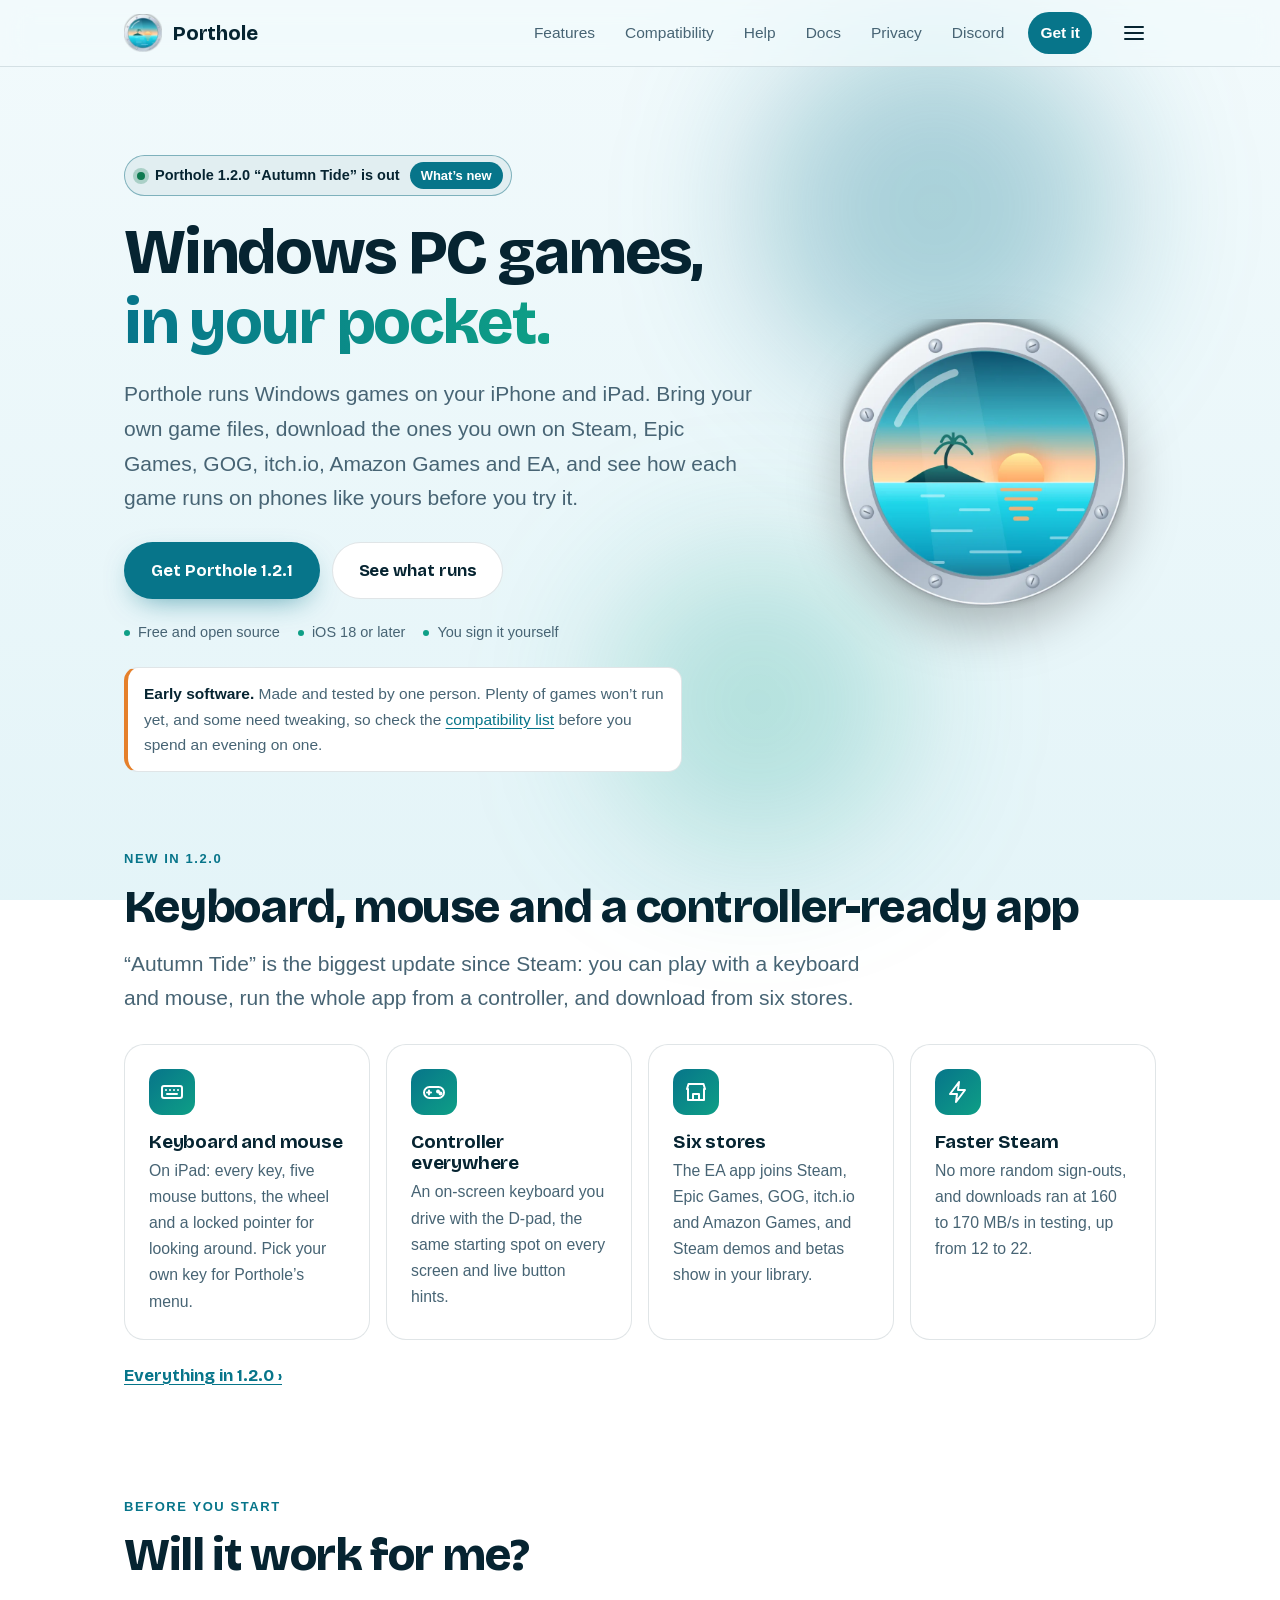
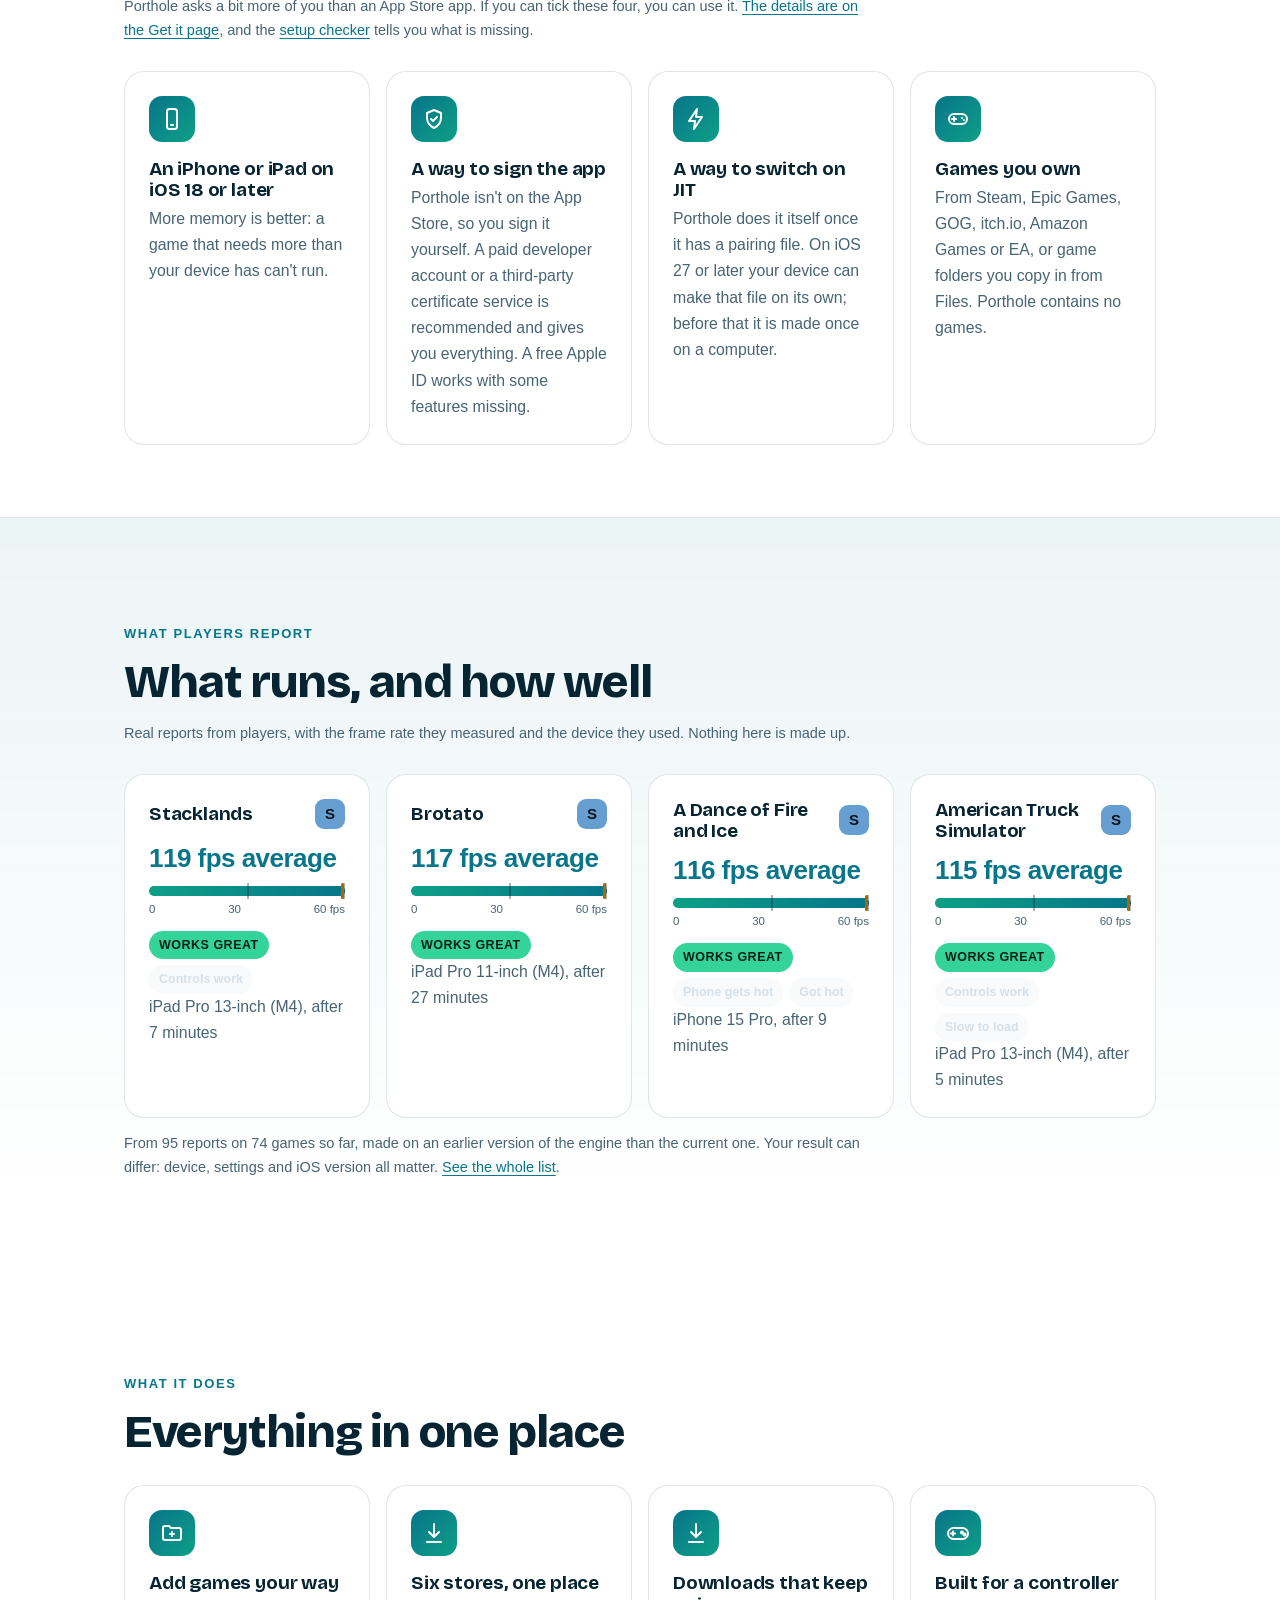
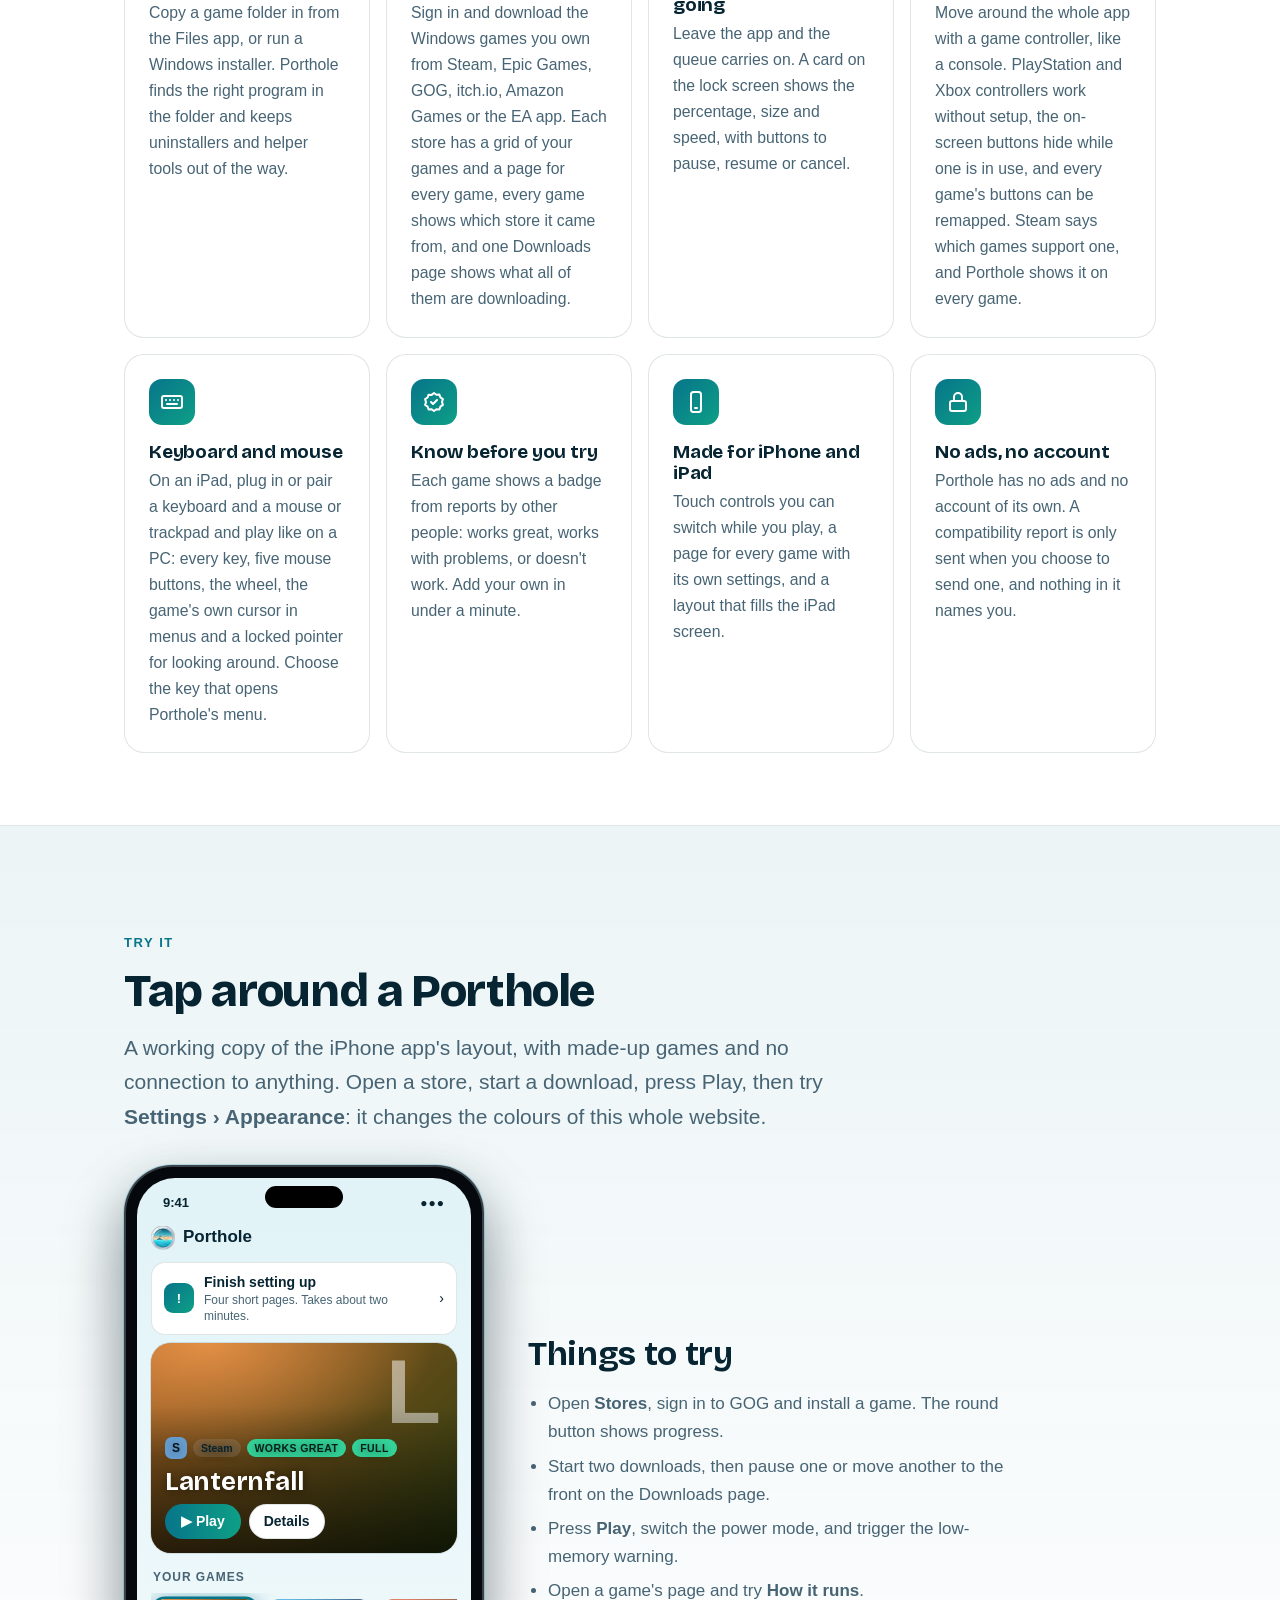
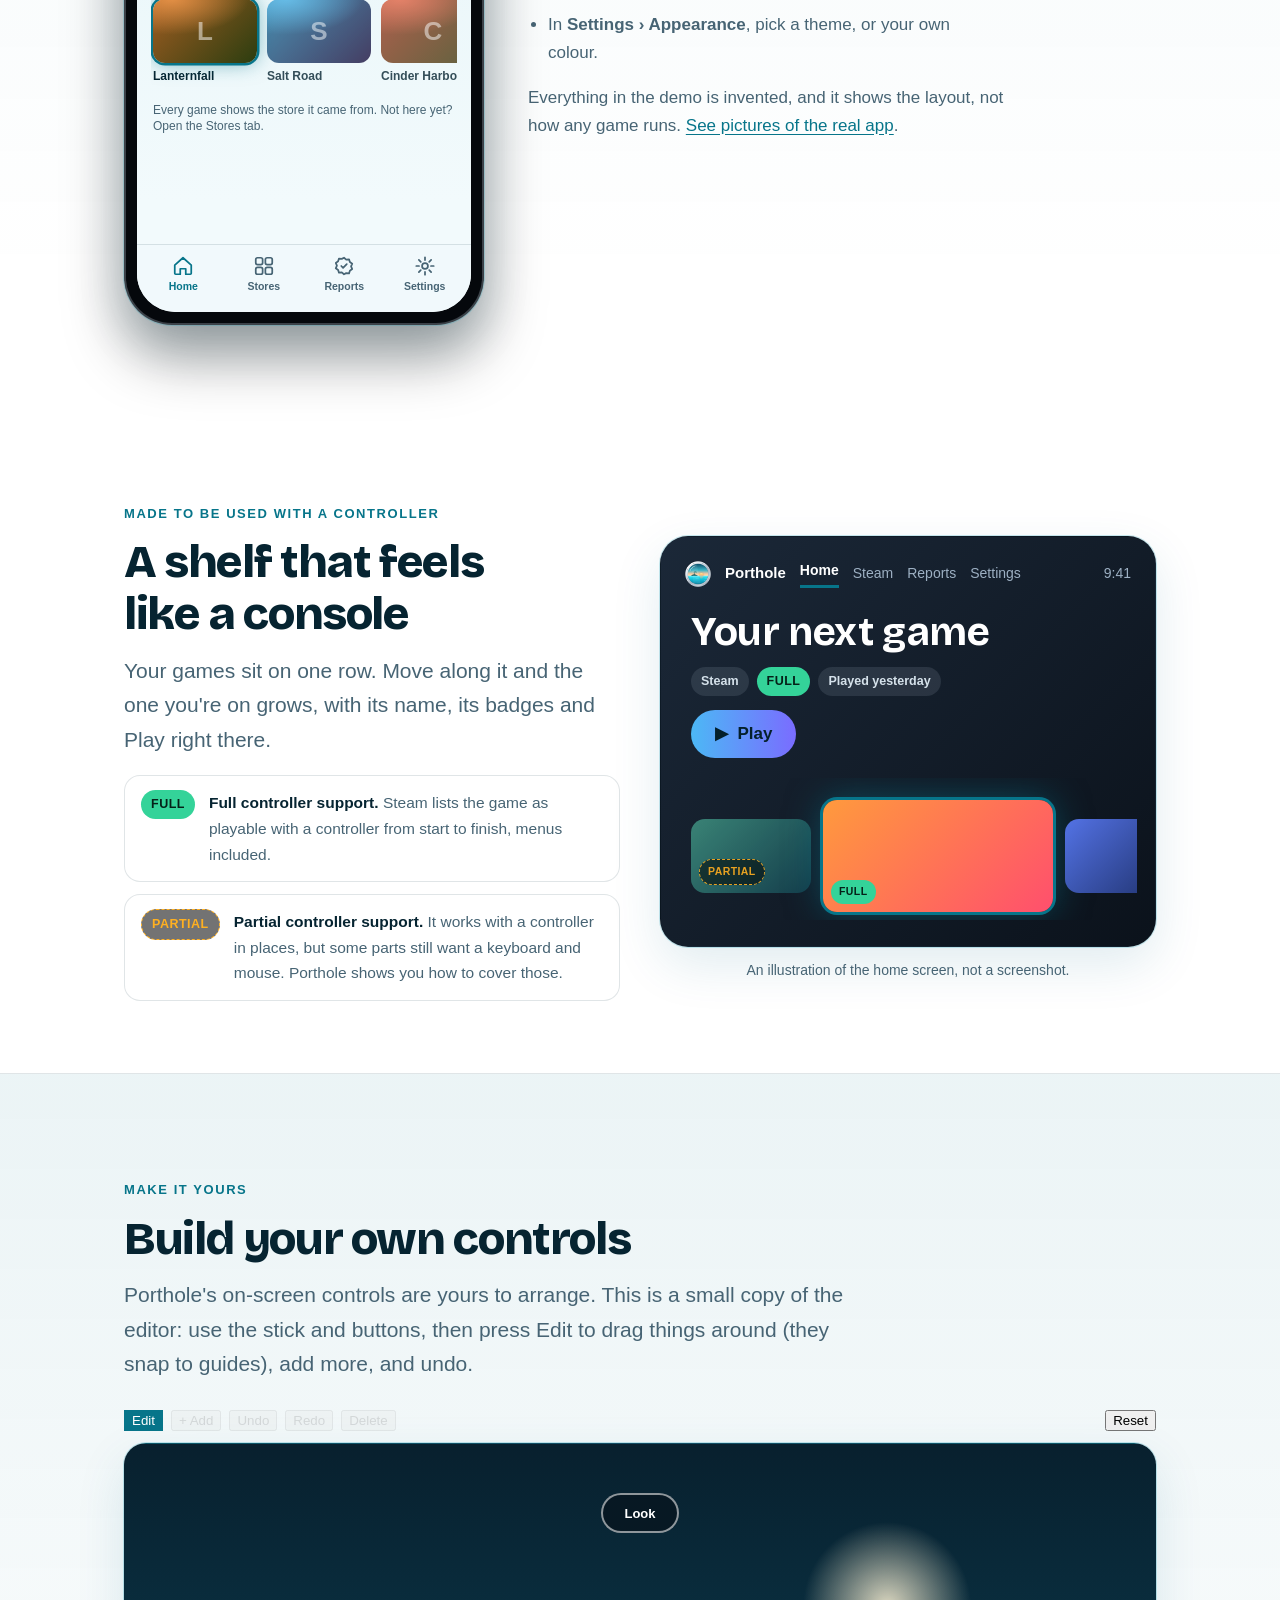
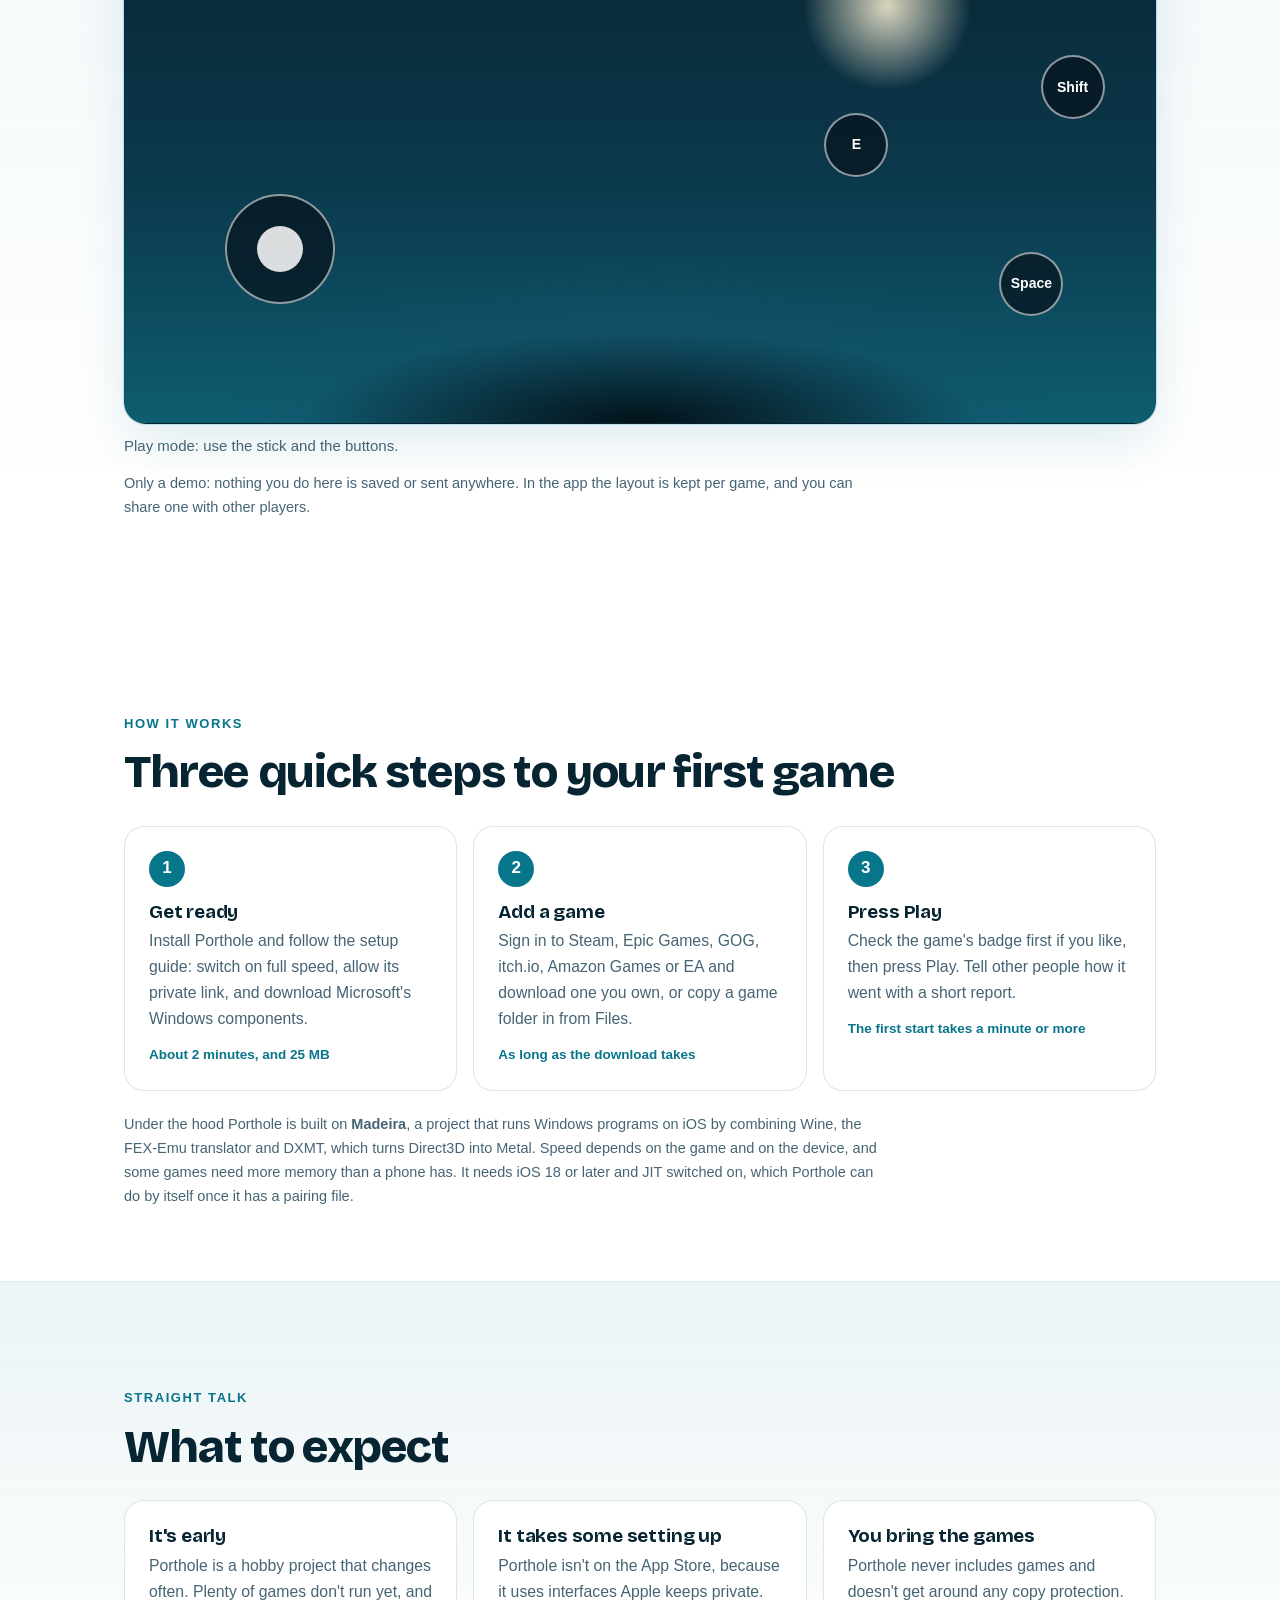
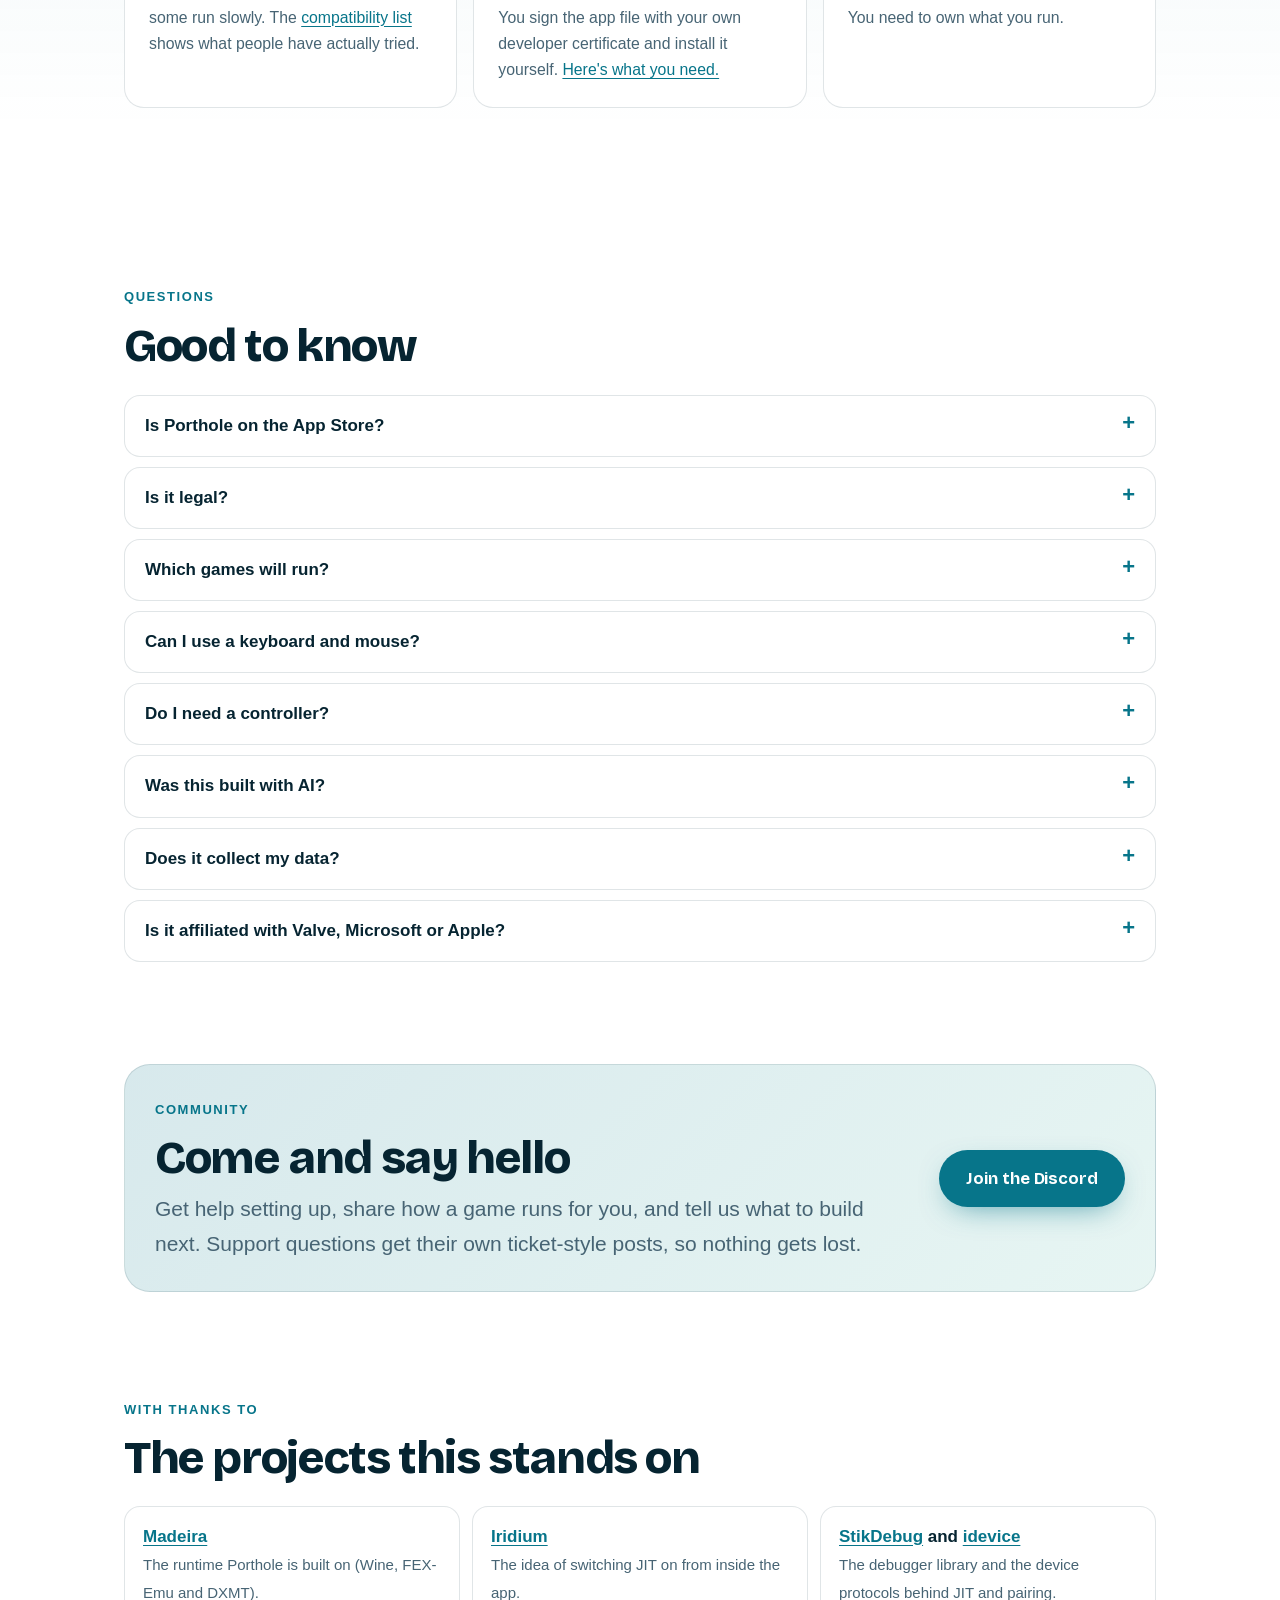
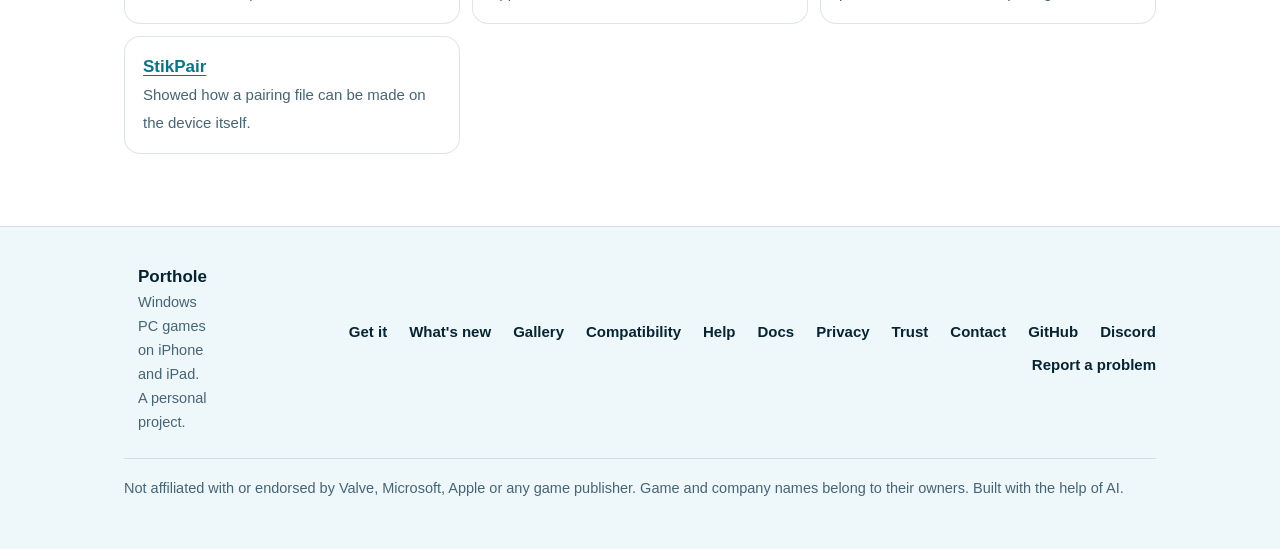
==== index.html @ 8434905c "Documentation: a searchable section for errors and log lines, every setting and every engine line Bu" ====
<!doctype html>
<html lang="en">
<head>
<meta charset="utf-8">
<meta name="viewport" content="width=device-width, initial-scale=1">
<title>Porthole: Windows games on iPhone and iPad</title>
<meta name="description" content="Porthole runs Windows PC games on your iPhone and iPad. Add games from your own files, download the ones you own on Steam, Epic Games, GOG, itch.io, Amazon Games and EA, and see how each game runs on devices like yours.">
<meta name="theme-color" content="#04121A">
<link rel="icon" type="image/png" sizes="64x64" href="/img/favicon-64.png">
<link rel="icon" type="image/png" sizes="32x32" href="/img/favicon-32.png">
<link rel="apple-touch-icon" href="/img/apple-touch-icon.png">
<link rel="canonical" href="https://portholehq.site/">
<meta property="og:type" content="website">
<meta property="og:title" content="Porthole: Windows games on iPhone and iPad">
<meta property="og:description" content="Porthole runs Windows PC games on your iPhone and iPad. Add games from your own files, download the ones you own on Steam, Epic Games, GOG, itch.io, Amazon Games and EA, and see how each game runs on devices like yours.">
<meta property="og:image" content="https://portholehq.site/img/og-image.jpg">
<meta property="og:url" content="https://portholehq.site/">
<meta property="og:image:width" content="1200">
<meta property="og:image:height" content="630">
<meta name="twitter:card" content="summary_large_image">
<script>if(window.matchMedia&&matchMedia("(prefers-reduced-motion: no-preference)").matches&&"IntersectionObserver" in window)document.documentElement.classList.add("anim")</script>
<script>try{var d=document.documentElement,t=localStorage.getItem("porthole-theme");if(t){d.dataset.theme=t;if(t==="custom"){var c=JSON.parse(localStorage.getItem("porthole-custom")||"{}");for(var k in c)d.style.setProperty(k,c[k])}}}catch(e){}</script>
<link rel="preload" href="/fonts/bricolage-grotesque-latin.woff2" as="font" type="font/woff2" crossorigin>
<link rel="stylesheet" href="/style.css?v=20261104">
<link rel="stylesheet" href="/mock.css?v=20261038">
<script type="application/ld+json">
{
 "@context": "https://schema.org",
 "@type": "SoftwareApplication",
 "name": "Porthole",
 "applicationCategory": "UtilitiesApplication",
 "operatingSystem": "iOS 18 or later",
 "softwareVersion": "1.2.1",
 "description": "Porthole runs Windows PC games on iPhone and iPad, with a game library and downloads for Steam, Epic Games, GOG, itch.io, Amazon Games and EA. Open source and unofficial.",
 "url": "https://portholehq.site/",
 "image": "https://portholehq.site/img/og-image.jpg",
 "downloadUrl": "https://github.com/tylerkaska112/Porthole/releases/tag/v1.2.1",
 "license": "https://www.gnu.org/licenses/gpl-3.0.html",
 "isAccessibleForFree": true,
 "offers": {
  "@type": "Offer",
  "price": "0",
  "priceCurrency": "USD"
 },
 "sameAs": [
  "https://github.com/tylerkaska112/Porthole"
 ]
}
</script>
</head>
<body>
<a class="skip" href="#main">Skip to the content</a>
<header class="top"><div class="wrap">
  <a class="brand" href="/"><picture><source media="(prefers-color-scheme: dark)" srcset="/img/porthole-night-96.webp"><img src="/img/porthole-sunset-96.webp" alt="" width="38" height="38"></picture>Porthole</a>
  <nav aria-label="Main">
    <a href="/#features">Features</a><a href="/compat.html">Compatibility</a><a href="/help.html">Help</a><a href="/docs/">Docs</a><a href="/privacy.html">Privacy</a><a href="https://discord.gg/N7PkdptTFn">Discord</a><a class="cta" href="/download.html">Get it</a>
  </nav>
  <details class="menu">
    <summary aria-label="Menu"><span class="bars" aria-hidden="true"></span></summary>
    <div class="panel" role="navigation" aria-label="Site menu">
      <a href="/" aria-current="page">Home</a>
      <a href="/#features">Features</a>
      <a href="/download.html">Get it</a>
      <a href="/compat.html">Compatibility</a>
      <a href="/help.html">Help</a>
      <a href="/docs/">Docs</a>
      <a href="/gallery.html">Gallery</a>
      <a href="/changelog.html">What's new</a>
      <a href="/privacy.html">Privacy</a>
      <a href="/trust.html">Trust</a>
      <a href="/privacy.html#contact">Contact</a>
      <span class="sep" role="separator"></span>
      <a href="https://discord.gg/N7PkdptTFn">Discord<i aria-hidden="true">↗</i></a>
      <a href="https://github.com/tylerkaska112/PortHole">GitHub<i aria-hidden="true">↗</i></a>
      <a href="https://github.com/tylerkaska112/PortHole/issues/new/choose">Report a problem<i aria-hidden="true">↗</i></a>
    </div>
  </details>
</div></header>
<main id="main">

<div class="wrap">
  <section class="hero">
    <div>
      <a class="release-pill" href="/changelog.html#v1-2-0"><i aria-hidden="true"></i>Porthole 1.2.0 &ldquo;Autumn Tide&rdquo; is out <span>What&rsquo;s new</span></a>
      <h1>Windows PC games, <span>in your pocket.</span></h1>
      <p class="lede">Porthole runs Windows games on your iPhone and iPad. Bring your own game files, download the ones you own on Steam, Epic Games, GOG, itch.io, Amazon Games and EA, and see how each game runs on phones like yours before you try it.</p>
      <div class="actions">
        <a class="button" href="/download.html">Get Porthole 1.2.1</a>
        <a class="button quiet" href="/compat.html">See what runs</a>
      </div>
      <ul class="meta-row"><li>Free and open source</li><li>iOS 18 or later</li><li>You sign it yourself</li></ul>
      <div class="status"><span><b>Early software.</b> Made and tested by one person. Plenty of games won&rsquo;t run yet, and some need tweaking, so check the <a href="/compat.html">compatibility list</a> before you spend an evening on one.</span></div>
    </div>
    <div class="art">
      <picture>
        <source media="(prefers-color-scheme: dark)" srcset="/img/porthole-night.webp">
        <img src="/img/porthole-sunset.webp" width="800" height="800" fetchpriority="high" alt="A silver ship's porthole looking out at a calm cyan sea with a small island and palm tree">
      </picture>
    </div>
  </section>

  <section id="new">
    <p class="eyebrow">New in 1.2.0</p>
    <h2>Keyboard, mouse and a controller-ready app</h2>
    <p class="lede">&ldquo;Autumn Tide&rdquo; is the biggest update since Steam: you can play with a keyboard and mouse, run the whole app from a controller, and download from six stores.</p>
    <div class="grid glance-grid">
      <a class="card glance" href="/changelog.html#v1-2-0"><div class="icon"><svg viewBox="0 0 24 24" fill="none" stroke="currentColor" stroke-width="2" stroke-linecap="round" stroke-linejoin="round" aria-hidden="true"><rect x="2" y="6" width="20" height="12" rx="2"/><path d="M6 10h.01M10 10h.01M14 10h.01M18 10h.01M7 14h10"/></svg></div>
        <h3>Keyboard and mouse</h3><p>On iPad: every key, five mouse buttons, the wheel and a locked pointer for looking around. Pick your own key for Porthole&rsquo;s menu.</p></a>
      <a class="card glance" href="/changelog.html#v1-2-0"><div class="icon"><svg viewBox="0 0 24 24" fill="none" stroke="currentColor" stroke-width="2" stroke-linecap="round" stroke-linejoin="round" aria-hidden="true"><rect x="2" y="7" width="20" height="11" rx="5.5"/><path d="M7 10.5v4M5 12.5h4"/><circle cx="16" cy="11.5" r="1"/><circle cx="18.5" cy="13.5" r="1"/></svg></div>
        <h3>Controller everywhere</h3><p>An on-screen keyboard you drive with the D-pad, the same starting spot on every screen and live button hints.</p></a>
      <a class="card glance" href="/changelog.html#v1-2-0"><div class="icon"><svg viewBox="0 0 24 24" fill="none" stroke="currentColor" stroke-width="2" stroke-linecap="round" stroke-linejoin="round" aria-hidden="true"><path d="M3 9l1.5-5h15L21 9"/><path d="M4 9v11h16V9"/><path d="M9 20v-6h6v6"/></svg></div>
        <h3>Six stores</h3><p>The EA app joins Steam, Epic Games, GOG, itch.io and Amazon Games, and Steam demos and betas show in your library.</p></a>
      <a class="card glance" href="/changelog.html#v1-2-0"><div class="icon"><svg viewBox="0 0 24 24" fill="none" stroke="currentColor" stroke-width="2" stroke-linecap="round" stroke-linejoin="round" aria-hidden="true"><path d="M13 2L4 14h7l-1 8 9-12h-7z"/></svg></div>
        <h3>Faster Steam</h3><p>No more random sign-outs, and downloads ran at 160 to 170 MB/s in testing, up from 12 to 22.</p></a>
    </div>
    <a class="more-link" href="/changelog.html#v1-2-0">Everything in 1.2.0 &rsaquo;</a>
  </section>

  <section id="fit">
    <p class="eyebrow">Before you start</p>
    <h2>Will it work for me?</h2>
    <p class="fine">Porthole asks a bit more of you than an App Store app. If you can tick these four, you can use it. <a href="/download.html#you-need">The details are on the Get it page</a>, and the <a href="/help.html#checker">setup checker</a> tells you what is missing.</p>
    <div class="grid">
      <div class="card"><div class="icon"><svg class="line" viewBox="0 0 24 24" aria-hidden="true"><rect x="7" y="2" width="10" height="20" rx="2.5"/><path d="M11 18h2"/></svg></div><h3>An iPhone or iPad on iOS 18 or later</h3><p>More memory is better: a game that needs more than your device has can't run.</p></div>
      <div class="card"><div class="icon"><svg class="line" viewBox="0 0 24 24" aria-hidden="true"><path d="M12 3l7 3v5c0 5-3 8-7 10-4-2-7-5-7-10V6z"/><path d="M9 12l2 2 4-4"/></svg></div><h3>A way to sign the app</h3><p>Porthole isn't on the App Store, so you sign it yourself. A paid developer account or a third-party certificate service is recommended and gives you everything. A free Apple ID works with some features missing.</p></div>
      <div class="card"><div class="icon"><svg class="line" viewBox="0 0 24 24" aria-hidden="true"><path d="M13 2L5 14h6l-1 8 8-12h-6z"/></svg></div><h3>A way to switch on JIT</h3><p>Porthole does it itself once it has a pairing file. On iOS 27 or later your device can make that file on its own; before that it is made once on a computer.</p></div>
      <div class="card"><div class="icon"><svg class="line" viewBox="0 0 24 24" aria-hidden="true"><rect x="3" y="7" width="18" height="10" rx="5"/><path d="M8 10v4M6 12h4M16 11h.01M18 13h.01"/></svg></div><h3>Games you own</h3><p>From Steam, Epic Games, GOG, itch.io, Amazon Games or EA, or game folders you copy in from Files. Porthole contains no games.</p></div>
    </div>
  </section>

  <section id="runs" class="tint">
    <p class="eyebrow">What players report</p>
    <h2>What runs, and how well</h2>
    <p class="fine">Real reports from players, with the frame rate they measured and the device they used. Nothing here is made up.</p>
    <div class="grid" id="runs-list"><p class="fine">The reports are on the <a href="/compat.html">compatibility list</a>.</p></div>
    <p class="fine" id="runs-note" style="margin-top:14px"></p>
  </section>

  <section id="features">
    <p class="eyebrow">What it does</p>
    <h2>Everything in one place</h2>
    <div class="grid">
      <div class="card"><div class="icon"><svg viewBox="0 0 24 24" fill="none" stroke="currentColor" stroke-width="2" stroke-linecap="round" stroke-linejoin="round" aria-hidden="true"><path d="M3 7a2 2 0 0 1 2-2h4l2 2h8a2 2 0 0 1 2 2v8a2 2 0 0 1-2 2H5a2 2 0 0 1-2-2z"/><path d="M12 11v4M10 13h4"/></svg></div>
        <h3>Add games your way</h3><p>Copy a game folder in from the Files app, or run a Windows installer. Porthole finds the right program in the folder and keeps uninstallers and helper tools out of the way.</p></div>
      <div class="card"><div class="icon"><svg viewBox="0 0 24 24" fill="none" stroke="currentColor" stroke-width="2" stroke-linecap="round" stroke-linejoin="round" aria-hidden="true"><path d="M12 3v12M7 11l5 5 5-5M5 21h14"/></svg></div>
        <h3>Six stores, one place</h3><p>Sign in and download the Windows games you own from Steam, Epic Games, GOG, itch.io, Amazon Games or the EA app. Each store has a grid of your games and a page for every game, every game shows which store it came from, and one Downloads page shows what all of them are downloading.</p></div>
      <div class="card"><div class="icon"><svg viewBox="0 0 24 24" fill="none" stroke="currentColor" stroke-width="2" stroke-linecap="round" stroke-linejoin="round" aria-hidden="true"><path d="M12 3v12M7 11l5 5 5-5M5 21h14"/></svg></div>
        <h3>Downloads that keep going</h3><p>Leave the app and the queue carries on. A card on the lock screen shows the percentage, size and speed, with buttons to pause, resume or cancel.</p></div>
      <div class="card"><div class="icon"><svg viewBox="0 0 24 24" fill="none" stroke="currentColor" stroke-width="2" stroke-linecap="round" stroke-linejoin="round" aria-hidden="true"><rect x="2" y="7" width="20" height="11" rx="5.5"/><path d="M7 10.5v4M5 12.5h4"/><circle cx="16" cy="11.5" r="1"/><circle cx="18.5" cy="13.5" r="1"/></svg></div>
        <h3>Built for a controller</h3><p>Move around the whole app with a game controller, like a console. PlayStation and Xbox controllers work without setup, the on-screen buttons hide while one is in use, and every game's buttons can be remapped. Steam says which games support one, and Porthole shows it on every game.</p></div>
      <div class="card"><div class="icon"><svg viewBox="0 0 24 24" fill="none" stroke="currentColor" stroke-width="2" stroke-linecap="round" stroke-linejoin="round" aria-hidden="true"><rect x="2" y="6" width="20" height="12" rx="2"/><path d="M6 10h.01M10 10h.01M14 10h.01M18 10h.01M7 14h10"/></svg></div>
        <h3>Keyboard and mouse</h3><p>On an iPad, plug in or pair a keyboard and a mouse or trackpad and play like on a PC: every key, five mouse buttons, the wheel, the game's own cursor in menus and a locked pointer for looking around. Choose the key that opens Porthole's menu.</p></div>
      <div class="card"><div class="icon"><svg viewBox="0 0 24 24" fill="none" stroke="currentColor" stroke-width="2" stroke-linecap="round" stroke-linejoin="round" aria-hidden="true"><path d="M9 12l2 2 4-4"/><path d="M12 3l2.4 1.8 3-.2 1 2.8 2.5 1.7-.9 2.9.9 2.9-2.5 1.7-1 2.8-3-.2L12 21l-2.4-1.8-3 .2-1-2.8L3.1 15l.9-2.9L3.1 9.2l2.5-1.7 1-2.8 3 .2z"/></svg></div>
        <h3>Know before you try</h3><p>Each game shows a badge from reports by other people: works great, works with problems, or doesn't work. Add your own in under a minute.</p></div>
      <div class="card"><div class="icon"><svg viewBox="0 0 24 24" fill="none" stroke="currentColor" stroke-width="2" stroke-linecap="round" stroke-linejoin="round" aria-hidden="true"><rect x="7" y="2" width="10" height="20" rx="2.5"/><path d="M11 18h2"/></svg></div>
        <h3>Made for iPhone and iPad</h3><p>Touch controls you can switch while you play, a page for every game with its own settings, and a layout that fills the iPad screen.</p></div>
      <div class="card"><div class="icon"><svg viewBox="0 0 24 24" fill="none" stroke="currentColor" stroke-width="2" stroke-linecap="round" stroke-linejoin="round" aria-hidden="true"><rect x="4" y="11" width="16" height="10" rx="2"/><path d="M8 11V7a4 4 0 0 1 8 0v4"/></svg></div>
        <h3>No ads, no account</h3><p>Porthole has no ads and no account of its own. A compatibility report is only sent when you choose to send one, and nothing in it names you.</p></div>
    </div>
  </section>

  <section id="demo" class="tint">
    <p class="eyebrow">Try it</p>
    <h2>Tap around a Porthole</h2>
    <p class="lede">A working copy of the iPhone app's layout, with made-up games and no connection to anything. Open a store, start a download, press Play, then try <b>Settings &#8250; Appearance</b>: it changes the colours of this whole website.</p>
    <div class="mock-stage">
      <div class="mock" id="mock"><div class="m-screen" id="m-screen" aria-label="A demo of the Porthole app. Everything in it is made up."></div></div>
      <div class="mock-side">
        <h3>Things to try</h3>
        <ul>
          <li>Open <b>Stores</b>, sign in to GOG and install a game. The round button shows progress.</li>
          <li>Start two downloads, then pause one or move another to the front on the Downloads page.</li>
          <li>Press <b>Play</b>, switch the power mode, and trigger the low-memory warning.</li>
          <li>Open a game's page and try <b>How it runs</b>.</li>
          <li>In <b>Settings &#8250; Appearance</b>, pick a theme, or your own colour.</li>
        </ul>
        <p class="fine">Everything in the demo is invented, and it shows the layout, not how any game runs. <a href="/gallery.html">See pictures of the real app</a>.</p>
      </div>
    </div>
  </section>

  <section id="console">
    <div class="split">
      <div>
        <p class="eyebrow">Made to be used with a controller</p>
        <h2>A shelf that feels like a console</h2>
        <p class="lede">Your games sit on one row. Move along it and the one you're on grows, with its name, its badges and Play right there.</p>
        <div class="legend">
          <div><span class="chip full">FULL</span><p><b>Full controller support.</b> Steam lists the game as playable with a controller from start to finish, menus included.</p></div>
          <div><span class="chip partial">PARTIAL</span><p><b>Partial controller support.</b> It works with a controller in places, but some parts still want a keyboard and mouse. Porthole shows you how to cover those.</p></div>
        </div>
      </div>
      <div>
        <div class="shelf-demo" role="img" aria-label="An illustration of the Porthole home screen: a row of games with one selected and larger, showing its name and a Play button">
          <div class="bar"><img src="/img/porthole-sunset.webp" alt=""><b>Porthole</b><span class="on">Home</span><span>Steam</span><span>Reports</span><span>Settings</span><span class="grow"></span><span>9:41</span></div>
          <div class="stage">
            <h3>Your next game</h3>
            <div class="chips"><span class="chip plain">Steam</span><span class="chip full">FULL</span><span class="chip plain">Played yesterday</span></div>
            <span class="play">&#9654;&nbsp; Play</span>
          </div>
          <div class="row">
            <div class="tile t1"><span class="chip partial">PARTIAL</span></div>
            <div class="tile big t2"><span class="chip full">FULL</span></div>
            <div class="tile t3"></div><div class="tile t4"></div><div class="tile t5"></div>
          </div>
        </div>
        <p class="demo-note">An illustration of the home screen, not a screenshot.</p>
      </div>
    </div>
  </section>

  <section id="editor" class="tint">
    <p class="eyebrow">Make it yours</p>
    <h2>Build your own controls</h2>
    <p class="lede">Porthole's on-screen controls are yours to arrange. This is a small copy of the editor: use the stick and buttons, then press Edit to drag things around (they snap to guides), add more, and undo.</p>
    <div class="ed">
      <div class="ed-bar">
        <button type="button" id="ed-mode" class="primary">Edit</button>
        <button type="button" id="ed-add" aria-expanded="false" aria-controls="ed-tray" disabled>+ Add</button>
        <button type="button" id="ed-undo" disabled>Undo</button>
        <button type="button" id="ed-redo" disabled>Redo</button>
        <button type="button" id="ed-del" disabled>Delete</button>
        <span class="sp"></span>
        <button type="button" id="ed-reset">Reset</button>
      </div>
      <div class="ed-tray" id="ed-tray">
        <button type="button" data-type="btn" data-label="Q">Key Q</button>
        <button type="button" data-type="btn" data-label="F">Key F</button>
        <button type="button" data-type="btn" data-label="Tab">Tab</button>
        <button type="button" data-type="btn" data-label="Fire">Fire</button>
        <button type="button" data-type="sw" data-label="Look">Look / Mouse switch</button>
      </div>
      <div class="ed-screen" id="ed-screen" aria-label="A game screen with on-screen controls you can try"></div>
      <p class="ed-status" id="ed-status" aria-live="polite"></p>
    </div>
    <p class="fine">Only a demo: nothing you do here is saved or sent anywhere. In the app the layout is kept per game, and you can share one with other players.</p>
  </section>

  <section id="how">
    <p class="eyebrow">How it works</p>
    <h2>Three quick steps to your first game</h2>
    <ol class="steps">
      <li><h3>Get ready</h3><p>Install Porthole and follow the setup guide: switch on full speed, allow its private link, and download Microsoft's Windows components.</p><p class="when">About 2 minutes, and 25 MB</p></li>
      <li><h3>Add a game</h3><p>Sign in to Steam, Epic Games, GOG, itch.io, Amazon Games or EA and download one you own, or copy a game folder in from Files.</p><p class="when">As long as the download takes</p></li>
      <li><h3>Press Play</h3><p>Check the game's badge first if you like, then press Play. Tell other people how it went with a short report.</p><p class="when">The first start takes a minute or more</p></li>
    </ol>
    <p class="fine" style="margin-top:22px">Under the hood Porthole is built on <b>Madeira</b>, a project that runs Windows programs on iOS by combining Wine, the FEX-Emu translator and DXMT, which turns Direct3D into Metal. Speed depends on the game and on the device, and some games need more memory than a phone has. It needs iOS 18 or later and JIT switched on, which Porthole can do by itself once it has a pairing file.</p>
  </section>

  <section id="expect" class="tint">
    <p class="eyebrow">Straight talk</p>
    <h2>What to expect</h2>
    <div class="grid">
      <div class="card"><h3>It's early</h3><p>Porthole is a hobby project that changes often. Plenty of games don't run yet, and some run slowly. The <a href="/compat.html">compatibility list</a> shows what people have actually tried.</p></div>
      <div class="card"><h3>It takes some setting up</h3><p>Porthole isn't on the App Store, because it uses interfaces Apple keeps private. You sign the app file with your own developer certificate and install it yourself. <a href="/download.html">Here's what you need.</a></p></div>
      <div class="card"><h3>You bring the games</h3><p>Porthole never includes games and doesn't get around any copy protection. You need to own what you run.</p></div>
    </div>
  </section>

  <section id="faq">
    <p class="eyebrow">Questions</p>
    <h2>Good to know</h2>
    <div class="faq">
      <details><summary>Is Porthole on the App Store?</summary><div class="a"><p>No, and it can't be: it relies on things Apple doesn't allow in App Store apps. You install it yourself, signed with your own certificate. The <a href="/download.html">Get it</a> page explains how.</p></div></details>
      <details><summary>Is it legal?</summary><div class="a"><p>Porthole contains no games and doesn't bypass any copy protection. Steam games start through Valve's own client files, which check your licence as they do on a PC, Epic, GOG and itch.io games are installed from the stores' own servers with your own account, and Microsoft's runtime is downloaded from Microsoft. Porthole is free software under the GPL and its source code is public.</p></div></details>
      <details><summary>Which games will run?</summary><div class="a"><p>It depends on the game and the device. The <a href="/compat.html">compatibility list</a> comes from reports sent by people using Porthole, and the app shows the same badge on each game.</p></div></details>
      <details><summary>Can I use a keyboard and mouse?</summary><div class="a"><p>Yes, on an iPad. A Bluetooth or USB keyboard and a mouse or trackpad work in games like on a PC: every key, five mouse buttons, the wheel, the game&rsquo;s own cursor in menus and a locked pointer for looking around. An iPhone gets a mouse only through AssistiveTouch. Details are in <a href="/help.html">Help</a>.</p></div></details>
      <details><summary>Do I need a controller?</summary><div class="a"><p>No. Porthole has on-screen touch controls, and on an iPad a keyboard and a mouse work too. A controller makes it feel like a console, and Porthole shows which games support one.</p></div></details>
      <details><summary>Was this built with AI?</summary><div class="a"><p>Yes. A large part of the code, the documentation, this website and the artwork was written by an AI coding assistant (Claude, from Anthropic) working with the maintainer, who directs the project, reviews the changes and tests them on real devices. The project therefore contains AI-written code, and like any software it may contain mistakes.</p></div></details>
      <details><summary>Does it collect my data?</summary><div class="a"><p>No account, no ads and no tracking. A compatibility report is only sent when you choose to send one. The <a href="/privacy.html">privacy page</a> lists exactly what a report contains.</p></div></details>
      <details><summary>Is it affiliated with Valve, Microsoft or Apple?</summary><div class="a"><p>No. Steam and its artwork belong to Valve; Epic Games, GOG and every game or launcher you run belong to their owners. Apple, iPhone, iPad and iOS are trademarks of Apple Inc.</p></div></details>
    </div>
  </section>

  <section id="community">
    <div class="band">
      <div>
        <p class="eyebrow">Community</p>
        <h2>Come and say hello</h2>
        <p class="lede">Get help setting up, share how a game runs for you, and tell us what to build next. Support questions get their own ticket-style posts, so nothing gets lost.</p>
      </div>
      <a class="button" href="https://discord.gg/N7PkdptTFn">Join the Discord</a>
    </div>
  </section>

  <section id="thanks">
    <p class="eyebrow">With thanks to</p>
    <h2>The projects this stands on</h2>
    <ul class="credits">
      <li><b><a href="https://github.com/willfaust/Madeira">Madeira</a></b><span>The runtime Porthole is built on (Wine, FEX-Emu and DXMT).</span></li>
      <li><b><a href="https://github.com/intraducine/iridium">Iridium</a></b><span>The idea of switching JIT on from inside the app.</span></li>
      <li><b><a href="https://github.com/StikDebug/StikDebug">StikDebug</a> and <a href="https://github.com/jkcoxson/idevice">idevice</a></b><span>The debugger library and the device protocols behind JIT and pairing.</span></li>
      <li><b><a href="https://github.com/StikDebug/StikPair">StikPair</a></b><span>Showed how a pairing file can be made on the device itself.</span></li>
    </ul>
  </section>
</div>
</main>
<footer><div class="wrap foot">
  <div class="foot-brand">
    <picture><source media="(prefers-color-scheme: dark)" srcset="/img/porthole-night-96.webp"><img src="/img/porthole-sunset-96.webp" alt="" width="40" height="40"></picture>
    <div><b>Porthole</b><span>Windows PC games on iPhone and iPad. A personal project.</span></div>
  </div>
  <nav class="foot-links" aria-label="Footer">
    <a href="/download.html">Get it</a><a href="/changelog.html">What's new</a><a href="/gallery.html">Gallery</a><a href="/compat.html">Compatibility</a><a href="/help.html">Help</a><a href="/docs/">Docs</a><a href="/privacy.html">Privacy</a><a href="/trust.html">Trust</a><a href="/privacy.html#contact">Contact</a><a href="https://github.com/tylerkaska112/PortHole">GitHub</a><a href="https://discord.gg/N7PkdptTFn">Discord</a><a href="https://github.com/tylerkaska112/PortHole/issues/new/choose">Report a problem</a>
  </nav>
  <p class="fine">Not affiliated with or endorsed by Valve, Microsoft, Apple or any game publisher. Game and company names belong to their owners. Built with the help of AI.</p>
</div></footer>
<script src="/anim.js?v=20261023" defer></script>
<script src="/runs.js?v=20261040" defer></script>
<script src="/theme.js?v=20261034" defer></script>
<script src="/mock.js?v=20261037" defer></script>
<script src="/editor.js?v=20261033" defer></script>
<script src="/fx.js?v=20261033" defer></script>
<script src="/menu.js?v=20261027" defer></script>
</body>
</html>
---- style.css ----
/* Porthole site. Plain CSS, no build step, no scripts (except the compatibility list). */
:root {
  --bg: #04121A; --bg2: #08202E; --panel: rgba(199, 213, 224, .06); --panel-solid: #0B2230; --line: rgba(199, 213, 224, .14);
  --text: #EEF5F9; --dim: #9DB3C4; --accent: #22D6EA; --accent-ink: #04202B; --accent2: #14C9A6; --warm: #FFA94D;
  --good: #34D399; --warn: #FFB020; --bad: #FF6B6B;
  --glow: 0 0 0 1px rgba(34, 214, 234, .25), 0 18px 60px rgba(34, 214, 234, .12);
  --radius: 20px;
}
@media (prefers-color-scheme: light) {
  :root {
    --bg: #F2FAFC; --bg2: #E1F3F7; --panel: #FFFFFF; --panel-solid: #FFFFFF; --line: rgba(6, 40, 56, .12);
    --text: #062431; --dim: #476474; --accent: #07758A; --accent-ink: #FFFFFF; --accent2: #0E9F86; --warm: #E5802B;
    --good: #0E7A50; --warn: #A66A00; --bad: #C23030;
    --glow: 0 0 0 1px rgba(10, 157, 184, .22), 0 18px 50px rgba(10, 100, 130, .12);
  }
}
* { box-sizing: border-box; }
html { -webkit-text-size-adjust: 100%; scroll-behavior: smooth; overflow-x: clip; }
@media (prefers-reduced-motion: reduce) { html { scroll-behavior: auto; } * { animation: none !important; transition: none !important; } }
body {
  margin: 0; color: var(--text); font: 17px/1.65 -apple-system, BlinkMacSystemFont, "SF Pro Text", "Segoe UI", Roboto, Helvetica, Arial, sans-serif;
  background: radial-gradient(1200px 600px at 85% -10%, color-mix(in srgb, var(--accent) 16%, transparent), transparent 70%), linear-gradient(180deg, var(--bg), var(--bg2) 120%) fixed;
  min-height: 100vh; overflow-x: clip;
}
a { color: var(--accent); text-underline-offset: 3px; }
img { max-width: 100%; display: block; }
.wrap { max-width: 1080px; margin: 0 auto; padding: 0 24px; }
.skip { position: absolute; left: -999px; top: 8px; background: var(--accent); color: var(--accent-ink); padding: 8px 14px; border-radius: 10px; z-index: 10; }
.skip:focus { left: 12px; }

/* Header */
header.top { position: sticky; top: 0; z-index: 5; backdrop-filter: saturate(160%) blur(14px); -webkit-backdrop-filter: saturate(160%) blur(14px);
  background: color-mix(in srgb, var(--bg) 78%, transparent); border-bottom: 1px solid var(--line); }
header.top .wrap { display: flex; align-items: center; gap: 22px; height: 66px; }
header.top a.brand { display: flex; align-items: center; gap: 11px; font-weight: 750; font-size: 20px; letter-spacing: -.2px; color: var(--text); text-decoration: none; margin-right: auto; }
header.top a.brand img { width: 38px; height: 38px; }
header.top nav { display: flex; align-items: center; gap: 6px; font-size: 15.5px; }
header.top nav a { color: var(--dim); text-decoration: none; padding: 8px 12px; border-radius: 999px; }
header.top nav a:hover, header.top nav a[aria-current="page"] { color: var(--text); background: var(--panel); }
header.top nav a.cta { background: var(--accent); color: var(--accent-ink); font-weight: 700; margin-left: 6px; }
header.top nav a.cta:hover { filter: brightness(1.08); background: var(--accent); }
@media (max-width: 640px) { header.top nav a:not(.cta) { display: none; } }

/* Menu (hamburger) */
header.top .wrap { position: relative; }
details.menu { position: relative; margin-left: -2px; }
details.menu summary { list-style: none; cursor: pointer; width: 44px; height: 44px; display: grid; place-items: center; border-radius: 999px; color: var(--text); }
details.menu summary::-webkit-details-marker { display: none; }
details.menu summary:hover, details.menu[open] summary { background: var(--panel); }
details.menu summary:focus-visible { outline: 2px solid var(--accent); outline-offset: 2px; }
.menu .bars, .menu .bars::before, .menu .bars::after { display: block; content: ""; width: 20px; height: 2px; background: currentColor; border-radius: 2px; position: relative; transition: transform .18s ease, top .18s ease, background .18s ease; }
.menu .bars::before, .menu .bars::after { position: absolute; left: 0; }
.menu .bars::before { top: -6px; }
.menu .bars::after { top: 6px; }
.menu[open] .bars { background: transparent; }
.menu[open] .bars::before { top: 0; transform: rotate(45deg); }
.menu[open] .bars::after { top: 0; transform: rotate(-45deg); }
.menu .panel { position: absolute; right: 0; top: calc(100% + 12px); z-index: 20; width: min(280px, calc(100vw - 32px)); display: flex; flex-direction: column; gap: 2px; padding: 8px;
  background: var(--bg2); border: 1px solid var(--line); border-radius: 18px; box-shadow: 0 18px 50px rgba(0, 0, 0, .35); }
.menu .panel a { display: flex; align-items: center; justify-content: space-between; gap: 10px; min-height: 44px; padding: 8px 14px; border-radius: 12px; color: var(--text); text-decoration: none; font-size: 16px; }
.menu .panel a:hover, .menu .panel a:focus-visible { background: var(--panel); }
.menu .panel a[aria-current="page"] { color: var(--accent); font-weight: 700; }
.menu .panel a i { font-style: normal; color: var(--dim); }
.menu .panel .sep { height: 1px; margin: 6px 10px; background: var(--line); }
@media (prefers-reduced-motion: no-preference) {
  .menu[open] .panel { animation: menu-in .16s ease-out; }
  @keyframes menu-in { from { opacity: 0; transform: translateY(-6px); } to { opacity: 1; transform: none; } }
}


/* Type */
h1, h2, h3 { line-height: 1.12; letter-spacing: -.02em; margin: 0; }
h2 { font-size: clamp(28px, 4.2vw, 40px); margin-bottom: 14px; }
h3 { font-size: 19px; letter-spacing: -.01em; margin-bottom: 6px; }
p { margin: 0 0 14px; }
.lede { color: var(--dim); font-size: clamp(18px, 2.1vw, 21px); max-width: 36em; }
.eyebrow { color: var(--accent); font-weight: 700; letter-spacing: .12em; text-transform: uppercase; font-size: 13px; margin-bottom: 12px; }
.fine { color: var(--dim); font-size: 14.5px; max-width: 52em; }
section { padding: 72px 0 0; scroll-margin-top: 70px; }
.center { text-align: center; }
.center .lede { margin-left: auto; margin-right: auto; }

/* Hero */
.hero { display: grid; grid-template-columns: 1.1fr .9fr; gap: 48px; align-items: center; padding: 72px 0 24px; }
.hero h1 { font-size: clamp(40px, 6.6vw, 72px); letter-spacing: -.035em; margin-bottom: 20px; }
.hero h1 span { background: linear-gradient(90deg, var(--accent), var(--accent2)); -webkit-background-clip: text; background-clip: text; color: transparent; }
.hero .actions { display: flex; gap: 12px; flex-wrap: wrap; margin: 26px 0 22px; }
.hero .art { justify-self: center; width: 100%; max-width: 440px; padding: 28px; }
.hero .art img { width: 100%; height: auto; animation: bob 7s ease-in-out infinite; }
@keyframes bob { 0%, 100% { transform: translateY(0) rotate(-1deg); } 50% { transform: translateY(-10px) rotate(1deg); } }
.status { display: flex; gap: 12px; align-items: flex-start; background: var(--panel); border: 1px solid var(--line); border-left: 4px solid var(--warm);
  border-radius: 14px; padding: 13px 16px; color: var(--dim); font-size: 15.5px; max-width: 36em; }
.status b { color: var(--text); }
@media (max-width: 820px) { .hero { grid-template-columns: 1fr; padding-top: 36px; } .hero .art { order: -1; max-width: 250px; padding: 18px; } }

/* Buttons */
.button { display: inline-flex; align-items: center; gap: 8px; padding: 13px 22px; border-radius: 14px; background: var(--accent); color: var(--accent-ink);
  text-decoration: none; font-weight: 700; font-size: 16.5px; border: 1px solid transparent; transition: transform .15s, filter .15s; }
.button:hover { filter: brightness(1.08); transform: translateY(-1px); }
.button.quiet { background: var(--panel); color: var(--text); border-color: var(--line); }
.button.quiet:hover { border-color: var(--accent); }

/* Cards */
.grid { display: grid; grid-template-columns: repeat(auto-fit, minmax(290px, 1fr)); gap: 16px; margin-top: 28px; }
.card { background: var(--panel); border: 1px solid var(--line); border-radius: var(--radius); padding: 24px; }
.card p { margin: 0; color: var(--dim); font-size: 15.8px; }
.icon { width: 46px; height: 46px; border-radius: 13px; display: grid; place-items: center; margin-bottom: 16px; background: linear-gradient(135deg, var(--accent), var(--accent2)); color: var(--accent-ink); }
.icon svg { width: 24px; height: 24px; }

/* The app, drawn: not a screenshot */
.shelf-demo { margin-top: 32px; border-radius: 28px; border: 1px solid var(--line); background: linear-gradient(135deg, #1B2838, #0B121B); padding: 18px 18px 26px; box-shadow: var(--glow); overflow: hidden; color: #EEF5F9; }
.shelf-demo .bar { display: flex; align-items: center; gap: 14px; font-size: 14px; color: #9DB0C3; padding: 4px 6px 16px; white-space: nowrap; overflow: hidden; }
.shelf-demo .bar img { width: 26px; height: 26px; }
.shelf-demo .bar b { color: #fff; font-size: 15px; }
.shelf-demo .bar .on { color: #fff; font-weight: 700; border-bottom: 3px solid var(--accent); padding-bottom: 3px; }
.shelf-demo .bar .grow { flex: 1; }
.shelf-demo .stage { padding: 6px 12px 20px; }
.shelf-demo h3 { font-size: clamp(26px, 4vw, 40px); margin: 0 0 8px; color: #fff; }
.shelf-demo .chips { display: flex; gap: 8px; flex-wrap: wrap; margin-bottom: 14px; }
.chip { display: inline-flex; align-items: center; gap: 6px; padding: 4px 10px; border-radius: 999px; font-size: 12.5px; font-weight: 800; letter-spacing: .04em; white-space: nowrap; }
.chip.full { background: #34D399; color: #052018; }
.chip.partial { background: rgba(0, 0, 0, .55); color: #FFB020; border: 1.5px dashed #FFB020; }
.chip.plain { background: rgba(199, 213, 224, .12); color: #D5E1EA; font-weight: 600; letter-spacing: 0; }
.shelf-demo .play { display: inline-block; padding: 10px 24px; border-radius: 999px; background: linear-gradient(90deg, #4CB8F5, #7A6CFF); color: #04202B; font-weight: 800; }
.shelf-demo .row { display: flex; align-items: center; gap: 12px; padding: 22px 12px 8px; overflow: hidden; }
.tile { border-radius: 14px; height: 74px; flex: 0 0 120px; position: relative; opacity: .9; }
.tile.big { flex: 0 0 230px; height: 112px; opacity: 1; box-shadow: 0 0 0 3px var(--accent), 0 0 36px color-mix(in srgb, var(--accent) 55%, transparent); }
.tile .chip { position: absolute; left: 8px; bottom: 8px; font-size: 10.5px; padding: 3px 8px; }
.t1 { background: linear-gradient(135deg, #3E8E7E, #14414F); } .t2 { background: linear-gradient(135deg, #FF9A3D, #FF4F6D); }
.t3 { background: linear-gradient(135deg, #5B7CFA, #1C2F6B); } .t4 { background: linear-gradient(135deg, #22D6EA, #0A5873); } .t5 { background: linear-gradient(135deg, #B07CFF, #3A1F6B); }
.demo-note { margin-top: 12px; color: var(--dim); font-size: 14px; text-align: center; }
@media (max-width: 640px) { .shelf-demo .row .tile:nth-child(n+4) { display: none; } .tile.big { flex-basis: 170px; height: 100px; } }

/* Steps */
.steps { counter-reset: s; display: grid; grid-template-columns: repeat(auto-fit, minmax(260px, 1fr)); gap: 16px; margin-top: 28px; padding: 0; list-style: none; }
.steps li { counter-increment: s; background: var(--panel); border: 1px solid var(--line); border-radius: var(--radius); padding: 24px; position: relative; }
.steps li::before { content: counter(s); display: grid; place-items: center; width: 36px; height: 36px; border-radius: 50%; background: var(--accent); color: var(--accent-ink); font-weight: 800; margin-bottom: 14px; }
.steps li p { margin: 0; color: var(--dim); font-size: 15.8px; }

/* Controller split */
.split { display: grid; grid-template-columns: minmax(0, 1fr) minmax(0, 1fr); gap: 40px; align-items: center; }
.split > * { min-width: 0; }
@media (max-width: 900px) { .split { grid-template-columns: minmax(0, 1fr); gap: 24px; } }
.legend { display: grid; gap: 12px; margin-top: 18px; }
.legend div { display: flex; gap: 14px; align-items: flex-start; background: var(--panel); border: 1px solid var(--line); border-radius: 16px; padding: 14px 16px; }
.legend p { margin: 0; color: var(--dim); font-size: 15.5px; }
.legend b { color: var(--text); }

/* FAQ */
.faq { margin-top: 24px; display: grid; gap: 10px; }
.faq details { background: var(--panel); border: 1px solid var(--line); border-radius: 16px; }
.faq summary { cursor: pointer; padding: 16px 20px; font-weight: 650; list-style: none; display: flex; justify-content: space-between; gap: 16px; }
.faq summary::-webkit-details-marker { display: none; }
.faq summary::after { content: "+"; color: var(--accent); font-size: 22px; line-height: 1; }
.faq details[open] summary::after { content: "\2212"; }
.faq .a { padding: 0 20px 16px; color: var(--dim); }
.faq .a p:last-child { margin-bottom: 0; }

/* Credits */
ul.credits { list-style: none; padding: 0; margin: 22px 0 0; display: grid; grid-template-columns: repeat(auto-fit, minmax(300px, 1fr)); gap: 12px; }
ul.credits li { background: var(--panel); border: 1px solid var(--line); border-radius: 16px; padding: 16px 18px; }
ul.credits b { display: block; }
ul.credits span { color: var(--dim); font-size: 15px; }

/* Plain pages (download, privacy) */
.page { padding-top: 56px; }
.page h1 { font-size: clamp(34px, 5.4vw, 52px); letter-spacing: -.03em; margin-bottom: 14px; }
.page h2 { font-size: 27px; margin: 44px 0 12px; }
.page ul, .page ol { padding-left: 1.3em; max-width: 46em; }
.page li { margin: 6px 0; }
.page code { background: var(--panel); border: 1px solid var(--line); padding: 1px 7px; border-radius: 8px; font-size: .92em; }
.page .lede { margin-bottom: 22px; }
.placeholder { border: 1.5px dashed var(--warm); background: color-mix(in srgb, var(--warm) 8%, transparent); border-radius: 14px; padding: 14px 16px; color: var(--dim); }
.doc h2 { margin-top: 40px; }
.doc table { border-collapse: collapse; width: 100%; margin: 12px 0; font-size: 15.5px; }
.doc th, .doc td { text-align: left; padding: 9px 12px; border-bottom: 1px solid var(--line); vertical-align: top; }
.doc th { color: var(--dim); font-weight: 600; font-size: 13.5px; text-transform: uppercase; letter-spacing: .05em; }

/* The compatibility list (compat.js builds these) */
.tools { display: flex; gap: 12px; flex-wrap: wrap; align-items: center; margin: 0 0 18px; }
.tools[hidden] { display: none; }
.tools input, .tools select { padding: 12px 14px; border-radius: 14px; border: 1px solid var(--line); background: var(--panel); color: var(--text); font: inherit; }
.tools input { flex: 1 1 260px; }
.games { display: grid; gap: 12px; }
.game { background: var(--panel); border: 1px solid var(--line); border-radius: 18px; }
.game summary { list-style: none; cursor: pointer; padding: 16px 18px; display: flex; gap: 14px; align-items: center; }
.game summary::-webkit-details-marker { display: none; }
.game summary .name { font-weight: 650; font-size: 17.5px; }
.game summary .meta { color: var(--dim); font-size: 14.5px; }
.game summary .grow { flex: 1; min-width: 0; }
.game .body { padding: 0 18px 18px; }
.pill { display: inline-flex; align-items: center; gap: 6px; padding: 4px 11px; border-radius: 999px; font-size: 13px; font-weight: 700; letter-spacing: .2px; white-space: nowrap; }
.pill.great { background: color-mix(in srgb, var(--good) 18%, transparent); color: var(--good); }
.pill.playable { background: color-mix(in srgb, var(--warn) 20%, transparent); color: var(--warn); }
.pill.broken { background: color-mix(in srgb, var(--bad) 18%, transparent); color: var(--bad); }
.pill.untested { background: color-mix(in srgb, var(--dim) 18%, transparent); color: var(--dim); }
.report.old { opacity: .78; }
.report .earlier { color: var(--warn); font-size: 13px; font-weight: 600; margin-top: 2px; }
.body .note { color: var(--dim); font-size: 14px; margin: 4px 0 10px; }
.report { border-top: 1px solid var(--line); padding: 12px 0; font-size: 15px; }
.report .top { display: flex; gap: 10px; align-items: center; flex-wrap: wrap; }
.report .dim { color: var(--dim); }
.report .quote { margin: 6px 0 0; }
.phones { display: flex; flex-wrap: wrap; gap: 8px; margin: 6px 0 4px; }
.phones .chip { background: var(--bg); border: 1px solid var(--line); border-radius: 10px; padding: 6px 10px; font-size: 14px; font-weight: 500; letter-spacing: 0; color: var(--text); }
.empty { color: var(--dim); padding: 30px 0; text-align: center; }

/* Footer */
footer { margin: 72px 0 0; padding: 36px 0 48px; border-top: 1px solid var(--line); color: var(--dim); font-size: 15px; background: color-mix(in srgb, var(--bg2) 55%, transparent); }
footer .foot { display: grid; grid-template-columns: 1fr auto; gap: 18px 32px; align-items: center; }
footer .foot-brand { display: flex; gap: 14px; align-items: center; }
footer .foot-brand img { width: 40px; height: 40px; flex: none; }
footer .foot-brand b { display: block; color: var(--text); font-size: 17px; }
footer .foot-brand span { display: block; font-size: 14.5px; }
footer .foot-links { display: flex; flex-wrap: wrap; gap: 8px 22px; justify-content: flex-end; }
footer .foot-links a { color: var(--text); text-decoration: none; font-weight: 600; }
footer .foot-links a:hover { color: var(--accent); }
footer .fine { grid-column: 1 / -1; margin: 6px 0 0; padding-top: 18px; border-top: 1px solid var(--line); max-width: none; }
@media (max-width: 640px) {
  footer { margin-top: 56px; padding: 30px 0 40px; }
  footer .foot { grid-template-columns: 1fr; }
  footer .foot-links { justify-content: flex-start; }
}

/* The compatibility list before any report exists */
.empty-state { text-align: center; background: var(--panel); border: 1px dashed var(--line); border-radius: var(--radius); padding: 40px 24px; margin: 8px 0 12px; }
.empty-state h2 { font-size: 24px; margin: 0 0 10px; }
.empty-state p { margin: 0 auto; color: var(--dim); max-width: 34em; }

/* Screenshots: a grid that runs down the page */
.shots { display: grid; gap: 30px; margin-top: 26px; }
.shot { margin: 0; }
.shot img { width: 100%; height: auto; display: block; border-radius: 26px; box-shadow: 0 22px 44px rgba(0, 0, 0, .32); background: var(--panel); }
.shot-row { display: grid; gap: 22px; }
.shot-row.four { grid-template-columns: repeat(4, minmax(0, 1fr)); }
.shot-row.two { grid-template-columns: repeat(2, minmax(0, 1fr)); }
@media (max-width: 820px) { .shot-row.four { grid-template-columns: repeat(2, minmax(0, 1fr)); } }
@media (max-width: 560px) { .shot-row.two { grid-template-columns: minmax(0, 1fr); } .shot img { border-radius: 20px; } }

/* Scroll animations (index only; switched on by anim.js and the snippet in <head>, never for reduced motion) */
.anim :is(.hero .eyebrow, .hero h1, .hero .lede, .hero .actions, .hero .status,
          section > .eyebrow, section > h2, section > .lede, section > p.fine,
          .grid > .card, .steps > li, .legend > div, ul.credits > li, .faq > details) {
  opacity: 0; transform: translateY(26px);
  transition: opacity .75s cubic-bezier(.2, .7, .2, 1), transform .75s cubic-bezier(.2, .7, .2, 1); transition-delay: var(--d, 0ms);
}
.anim .hero .art { opacity: 0; transform: translateY(40px) scale(.88) rotate(-4deg); transition: opacity .9s ease, transform 1s cubic-bezier(.2, .8, .2, 1); transition-delay: .15s; }
.anim .shelf-demo { opacity: 0; transform: translateY(50px) scale(.96); transition: opacity .8s ease, transform .9s cubic-bezier(.2, .8, .2, 1); }
.anim .shot { opacity: 0; transform: translateY(46px) scale(.96); transition: opacity .8s ease, transform .9s cubic-bezier(.2, .8, .2, 1); transition-delay: var(--d, 0ms); }
.anim .shot.tall { transform: translateY(60px) rotate(1.5deg) scale(.95); }
.anim :is(.hero .eyebrow, .hero h1, .hero .lede, .hero .actions, .hero .status, .hero .art, section > .eyebrow, section > h2, section > .lede, section > p.fine,
          .grid > .card, .steps > li, .legend > div, ul.credits > li, .faq > details, .shelf-demo, .shot).in { opacity: 1; transform: none; }

/* The community band */
.band { display: flex; gap: 24px; align-items: center; justify-content: space-between; flex-wrap: wrap; padding: 30px; border-radius: 26px; border: 1px solid var(--line);
  background: linear-gradient(135deg, color-mix(in srgb, var(--accent) 16%, var(--panel)), color-mix(in srgb, var(--accent2) 10%, var(--panel))); }
.band h2 { margin-bottom: 8px; }
.band .lede { margin: 0; max-width: 34em; }

/* Keyboard focus is always visible */
a:focus-visible, button:focus-visible, summary:focus-visible, input:focus-visible, select:focus-visible { outline: 3px solid var(--accent); outline-offset: 3px; border-radius: 10px; }

/* Home: what players report, and the time each step takes */
.runs-fps { font-size: 26px !important; font-weight: 800; color: var(--accent) !important; letter-spacing: -.02em; margin: 2px 0 6px !important; }
.steps li p.when { margin-top: 12px; font-size: 13.5px; font-weight: 700; color: var(--accent); }

#fit .grid { grid-template-columns: repeat(auto-fit, minmax(230px, 1fr)); }

/* ---------- Interactive pieces (tour, controls demo, tools), motion, the floating button ---------- */

/* Tinted bands behind some sections, edge to edge, to give the page a rhythm */
section.tint { position: relative; isolation: isolate; padding-bottom: 72px; margin-top: 72px; }
section.tint::before { content: ""; position: absolute; z-index: -1; inset: 0 calc(50% - 50vw); border-top: 1px solid var(--line);
  background: linear-gradient(180deg, color-mix(in srgb, var(--accent) 8%, transparent), transparent 90%); }
.icon svg.line { fill: none; stroke: currentColor; stroke-width: 2; stroke-linecap: round; stroke-linejoin: round; }

/* Cards: a soft highlight that follows the pointer (set by fx.js) */
.card { position: relative; overflow: hidden; }
.card::before { content: ""; position: absolute; inset: 0; pointer-events: none; opacity: 0; transition: opacity .25s;
  background: radial-gradient(260px circle at var(--mx, 50%) var(--my, 50%), color-mix(in srgb, var(--accent) 16%, transparent), transparent 70%); }
@media (hover: hover) { .card:hover::before { opacity: 1; } .card { transition: translate .2s, border-color .2s; } .card:hover { border-color: color-mix(in srgb, var(--accent) 45%, var(--line)); translate: 0 -2px; } }

/* Hero: slow glowing orbs behind the porthole, and a parallax on the picture (fx.js sets --py / --tx / --ty) */
.hero { position: relative; isolation: isolate; }
.hero::before, .hero::after { content: ""; position: absolute; z-index: -1; border-radius: 50%; filter: blur(70px); pointer-events: none; }
.hero::before { width: 360px; height: 360px; right: 4%; top: -40px; background: color-mix(in srgb, var(--accent) 30%, transparent); animation: orb 16s ease-in-out infinite alternate; }
.hero::after { width: 300px; height: 300px; right: 24%; bottom: -80px; background: color-mix(in srgb, var(--accent2) 24%, transparent); animation: orb 20s ease-in-out infinite alternate-reverse; }
@keyframes orb { from { transform: translate(0, 0) scale(1); } to { transform: translate(-40px, 30px) scale(1.15); } }
.hero .art picture { display: block; transform: translate3d(var(--tx, 0px), var(--ty, 0px), 0); transition: transform .25s ease-out; }

/* The controls demo */
.ed { margin-top: 28px; }
.ed-bar { display: flex; gap: 8px; flex-wrap: wrap; align-items: center; margin-bottom: 12px; }
.ed-bar button:disabled { opacity: .4; cursor: default; }
.ed-bar button.primary { background: var(--accent); color: var(--accent-ink); border-color: transparent; }
.ed-bar .sp { flex: 1; }
.ed-tray { display: none; gap: 8px; flex-wrap: wrap; margin-bottom: 12px; padding: 10px; border: 1px solid var(--line); border-radius: 16px; background: var(--panel); }
.ed-tray.open { display: flex; }
.ed-screen { position: relative; aspect-ratio: 16 / 9; border-radius: 22px; overflow: hidden; border: 1px solid var(--line); touch-action: none; user-select: none; -webkit-user-select: none;
  background: radial-gradient(60% 40% at 50% 100%, #14516A, transparent 70%), radial-gradient(120px 120px at 74% 28%, rgba(255, 244, 214, .85), rgba(255, 244, 214, 0) 70%), linear-gradient(180deg, #08202E, #0B3A4D 60%, #0E5D70); box-shadow: var(--glow); }
.ed-screen::after { content: ""; position: absolute; left: 12%; right: 12%; bottom: 0; height: 22%; background: radial-gradient(60% 100% at 50% 100%, #031219, transparent 72%); pointer-events: none; }
.ed-screen.editing { outline: 2px dashed color-mix(in srgb, var(--accent) 70%, transparent); outline-offset: -8px; }
.ed-ctl { position: absolute; z-index: 2; transform: translate(-50%, -50%); display: grid; place-items: center; border-radius: 50%; font-weight: 800; font-size: 14px; color: #fff; cursor: pointer;
  background: rgba(8, 20, 30, .72); border: 2px solid rgba(255, 255, 255, .55); backdrop-filter: blur(4px); -webkit-backdrop-filter: blur(4px); touch-action: none; }
.ed-ctl.down { background: var(--accent); color: var(--accent-ink); border-color: #fff; }
.ed-ctl.sel { border-color: var(--accent); box-shadow: 0 0 0 4px color-mix(in srgb, var(--accent) 40%, transparent); }
.ed-screen.editing .ed-ctl { cursor: grab; }
.ed-ctl.stick { width: 110px; height: 110px; }
.ed-ctl.stick i { position: absolute; width: 46px; height: 46px; border-radius: 50%; background: rgba(255, 255, 255, .85); left: 50%; top: 50%; margin: -23px 0 0 -23px; transform: translate(var(--kx, 0px), var(--ky, 0px)); pointer-events: none; }
.ed-ctl.btn { width: 64px; height: 64px; }
.ed-ctl.sw { width: 78px; height: 40px; border-radius: 99px; font-size: 13px; }
.ed-guide { position: absolute; z-index: 1; background: var(--accent); opacity: .85; pointer-events: none; display: none; }
.ed-guide.v { width: 1px; top: 0; bottom: 0; } .ed-guide.h { height: 1px; left: 0; right: 0; }
.ed-status { margin-top: 10px; min-height: 1.6em; color: var(--dim); font-size: 15px; }
.ed-status b { color: var(--accent); }
@media (max-width: 560px) { .ed-ctl.stick { width: 84px; height: 84px; } .ed-ctl.stick i { width: 36px; height: 36px; margin: -18px 0 0 -18px; } .ed-ctl.btn { width: 50px; height: 50px; font-size: 12px; } .ed-ctl.sw { width: 64px; height: 34px; } }

/* Tools on the Help page */
.tool { margin-top: 22px; padding: 24px; border-radius: 22px; border: 1px solid var(--line); background: var(--panel); }
.tool h2 { margin-top: 0; font-size: clamp(22px, 3vw, 28px); }
.tool fieldset { border: 0; padding: 0; margin: 18px 0 0; min-width: 0; }
.tool legend { font-weight: 700; padding: 0; margin-bottom: 10px; }
.tool .opts { display: flex; gap: 8px; flex-wrap: wrap; }
.tool .opts label { display: inline-flex; font-weight: 600; font-size: 14.5px; }
.tool .opts input { position: absolute; opacity: 0; pointer-events: none; }
.tool .opts label:has(input:checked) { background: var(--accent); color: var(--accent-ink); border-color: transparent; }
.tool .opts label:has(input:focus-visible) { outline: 3px solid var(--accent); outline-offset: 2px; }
.res { list-style: none; padding: 0; margin: 18px 0 0; display: grid; gap: 10px; }
.res li { display: flex; gap: 12px; align-items: flex-start; padding: 12px 14px; border-radius: 14px; background: color-mix(in srgb, var(--bg) 40%, var(--panel)); border: 1px solid var(--line); font-size: 15.5px; color: var(--dim); }
.res li b { color: var(--text); }
.res .ic { flex: 0 0 26px; height: 26px; border-radius: 50%; display: grid; place-items: center; font-weight: 900; font-size: 14px; color: #04121A; }
.res .ok .ic { background: var(--good); } .res .warn .ic { background: var(--warn); } .res .bad .ic { background: var(--bad); }
.verdict { margin: 16px 0 0; font-size: 18px; font-weight: 750; }
.search { width: 100%; max-width: 560px; margin-top: 18px; padding: 13px 18px; font: inherit; color: var(--text); background: var(--panel); border: 1px solid var(--line); border-radius: 999px; }
.search:focus { outline: 3px solid var(--accent); outline-offset: 2px; }
.range { display: grid; gap: 6px; margin-top: 16px; }
.range label { font-weight: 700; display: flex; justify-content: space-between; }
.range output { color: var(--accent); }
.range input[type=range] { width: 100%; accent-color: var(--accent); }
.meter { position: relative; height: 16px; margin-top: 18px; border-radius: 99px; background: color-mix(in srgb, var(--text) 10%, transparent); overflow: hidden; }
.meter i { position: absolute; left: 0; top: 0; bottom: 0; border-radius: 99px; background: var(--good); transition: width .25s, background .25s; }
.meter u { position: absolute; top: 0; bottom: 0; width: 2px; background: var(--text); opacity: .5; text-decoration: none; }

/* What players report: a frame-rate bar, chips and the store */
.runs-top { display: flex; align-items: center; justify-content: space-between; gap: 10px; margin-bottom: 8px; }
.runs-top h3 { margin: 0; }
.store { display: grid; place-items: center; flex: 0 0 30px; width: 30px; height: 30px; border-radius: 9px; font-weight: 900; font-size: 15px; color: #08141C; }
.store.steam { background: #669ED1; } .store.epic { background: #BFC7D6; } .store.gog { background: #9E5CCC; color: #fff; } .store.itch { background: #FA5C5C; } .store.other { background: #8B93A1; }
.fpsbar { position: relative; height: 10px; border-radius: 99px; background: color-mix(in srgb, var(--text) 12%, transparent); margin: 6px 0 4px; }
.fpsbar i { position: absolute; left: 0; top: 0; bottom: 0; border-radius: 99px; background: linear-gradient(90deg, var(--accent2), var(--accent)); }
.fpsbar u { position: absolute; top: -3px; bottom: -3px; width: 2px; background: var(--text); opacity: .35; text-decoration: none; }
.fpsbar b { position: absolute; top: -3px; bottom: -3px; width: 3px; border-radius: 2px; background: var(--warn); }
.fpsscale { display: flex; justify-content: space-between; font-size: 11.5px; color: var(--dim); }
.chips { display: flex; gap: 6px; flex-wrap: wrap; margin-top: 12px; }

/* The floating Get it button on phones (solid, never see-through) */
.fab { position: fixed; z-index: 6; right: max(18px, env(safe-area-inset-right)); bottom: max(18px, env(safe-area-inset-bottom)); width: 58px; height: 58px; border-radius: 50%; display: none; place-items: center;
  background: var(--accent); color: var(--accent-ink); box-shadow: 0 8px 22px rgba(0, 0, 0, .4); border: 2px solid color-mix(in srgb, var(--accent-ink) 25%, transparent); transform: translateY(90px); transition: transform .3s; text-decoration: none; }
.fab svg { width: 26px; height: 26px; fill: none; stroke: currentColor; stroke-width: 2.4; stroke-linecap: round; stroke-linejoin: round; }
.fab.show { transform: none; }
@media (max-width: 720px) { .fab { display: grid; } footer { padding-bottom: 96px; } }

[hidden] { display: none !important; }

/* ---------- Themes: the app's own presets, applied to the whole site (see theme.js) ---------- */
@property --bg { syntax: '<color>'; inherits: true; initial-value: #04121A; }
@property --bg2 { syntax: '<color>'; inherits: true; initial-value: #08202E; }
@property --accent { syntax: '<color>'; inherits: true; initial-value: #22D6EA; }
@property --accent2 { syntax: '<color>'; inherits: true; initial-value: #14C9A6; }
:root { transition: --bg .7s ease, --bg2 .7s ease, --accent .7s ease, --accent2 .7s ease; }
/* A chosen theme is always the dark look, whatever the device prefers */
:root[data-theme] { color-scheme: dark; --panel: rgba(199, 213, 224, .06); --panel-solid: var(--bg2); --line: rgba(199, 213, 224, .14); --text: #EEF5F9; --dim: #9DB3C4; --accent-ink: #06101F;
  --warm: #FFA94D; --good: #34D399; --warn: #FFB020; --bad: #FF6B6B; --glow: 0 0 0 1px color-mix(in srgb, var(--accent) 25%, transparent), 0 18px 60px color-mix(in srgb, var(--accent) 14%, transparent); }
:root[data-theme="deepsea"]  { --bg: #0B121B; --bg2: #1B2838; --accent: #4CB8F5; --accent2: #7A6CFF; --hue: 15deg; }
:root[data-theme="aurora"]   { --bg: #050F12; --bg2: #0A1D1C; --accent: #3DDC97; --accent2: #4CC9F0; --hue: -33deg; }
:root[data-theme="sunset"]   { --bg: #120A18; --bg2: #25122B; --accent: #FF8A5B; --accent2: #FF4D8D; --hue: -170deg; }
:root[data-theme="ember"]    { --bg: #130909; --bg2: #2A1210; --accent: #FF5A4F; --accent2: #FFB020; --hue: -183deg; }
:root[data-theme="orchid"]   { --bg: #0D0817; --bg2: #1D1233; --accent: #C77DFF; --accent2: #5AC8FA; --hue: 87deg; }
:root[data-theme="graphite"] { --bg: #0B0C0F; --bg2: #1B1D22; --accent: #E5E7EB; --accent2: #8B93A1; --sat: 0; }
/* the porthole picture takes the theme's colour too */
.hero .art img { filter: hue-rotate(var(--hue, 0deg)) saturate(var(--sat, 1)) drop-shadow(0 20px 26px rgba(0, 0, 0, .28)); }


/* ===== 2026-11 refresh: display type, release badge, a "new in" strip, the release card ===== */
@font-face { font-family: "Bricolage Grotesque"; font-style: normal; font-weight: 600 800; font-display: swap;
  src: url("/fonts/bricolage-grotesque-latin.woff2") format("woff2");
  unicode-range: U+0000-00FF, U+0131, U+0152-0153, U+02BB-02BC, U+02C6, U+02DA, U+02DC, U+0304, U+0308, U+0329, U+2000-206F, U+20AC, U+2122, U+2191, U+2193, U+2212, U+2215, U+FEFF, U+FFFD; }
:root { --display: "Bricolage Grotesque", ui-rounded, "SF Pro Rounded", -apple-system, BlinkMacSystemFont, "Segoe UI", sans-serif; --space: clamp(56px, 8vw, 104px); }
h1, h2, h3, header.top a.brand, .rc-name { font-family: var(--display); }
h1, h2 { font-weight: 800; letter-spacing: -.03em; text-wrap: balance; }
h3 { font-weight: 700; }
h2 { font-size: clamp(30px, 4.6vw, 46px); }
section { padding: var(--space) 0 0; }
.eyebrow { display: inline-flex; align-items: center; gap: 8px; }
.lede { text-wrap: pretty; }
:focus-visible { outline: 2px solid var(--accent); outline-offset: 3px; border-radius: 6px; }
.button { font-family: var(--display); font-weight: 700; letter-spacing: -.005em; border-radius: 999px; padding: 14px 26px; box-shadow: 0 10px 30px -12px color-mix(in srgb, var(--accent) 70%, transparent); }
.button.quiet { box-shadow: none; }
.button small { font-weight: 600; opacity: .88; font-size: .82em; }

/* Hero: the release is the first thing you see */
.hero { padding: clamp(40px, 7vw, 88px) 0 0; }
.release-pill { display: inline-flex; align-items: center; gap: 10px; padding: 6px 8px 6px 12px; margin-bottom: 22px; border-radius: 999px; font-size: 14.5px; font-weight: 600; text-decoration: none; color: var(--text);
  background: color-mix(in srgb, var(--accent) 12%, var(--panel)); border: 1px solid color-mix(in srgb, var(--accent) 38%, var(--line)); }
.release-pill i { width: 8px; height: 8px; border-radius: 50%; background: var(--good); box-shadow: 0 0 0 4px color-mix(in srgb, var(--good) 26%, transparent); }
.release-pill span { background: var(--accent); color: var(--accent-ink); border-radius: 999px; padding: 3px 11px; font-size: 13px; font-weight: 800; }
.release-pill:hover { border-color: var(--accent); }
.hero .meta-row { display: flex; flex-wrap: wrap; gap: 6px 18px; margin: 0 0 22px; padding: 0; list-style: none; color: var(--dim); font-size: 14.5px; }
.hero .meta-row li::before { content: ""; display: inline-block; width: 6px; height: 6px; margin-right: 8px; border-radius: 50%; background: var(--accent2); vertical-align: middle; }

/* New in this release */
#new { padding-top: clamp(40px, 6vw, 72px); }
.glance-grid { grid-template-columns: repeat(auto-fit, minmax(230px, 1fr)); }
a.card.glance { display: block; text-decoration: none; color: inherit; transition: transform .18s, border-color .18s, background .18s; }
a.card.glance:hover { transform: translateY(-3px); border-color: color-mix(in srgb, var(--accent) 55%, var(--line)); background: color-mix(in srgb, var(--accent) 7%, var(--panel)); }
a.card.glance h3 { color: var(--text); }
.more-link { display: inline-block; margin-top: 22px; font-weight: 700; font-family: var(--display); }

/* Release card on the Get it page */
.release-card { margin-top: 18px; padding: clamp(22px, 4vw, 34px); border-radius: 28px; border: 1px solid color-mix(in srgb, var(--accent) 35%, var(--line));
  background: radial-gradient(600px 260px at 100% 0, color-mix(in srgb, var(--accent) 16%, transparent), transparent 70%), var(--panel); box-shadow: var(--glow); }
.rc-head { display: flex; align-items: center; flex-wrap: wrap; gap: 10px 14px; margin-bottom: 8px; }
.rc-name { font-size: clamp(26px, 4vw, 36px); font-weight: 800; letter-spacing: -.03em; line-height: 1.1; }
.rc-tag { font-size: 12.5px; font-weight: 800; letter-spacing: .08em; text-transform: uppercase; color: var(--accent-ink); background: var(--good); border-radius: 999px; padding: 4px 11px; }
.rc-sub { color: var(--dim); max-width: 44em; margin-bottom: 20px; }
.rc-actions { display: flex; flex-wrap: wrap; gap: 12px; margin-bottom: 22px; }
.rc-facts { display: grid; grid-template-columns: repeat(auto-fit, minmax(150px, 1fr)); gap: 12px; margin: 0 0 16px; }
.rc-facts div { padding: 12px 14px; border-radius: 14px; background: color-mix(in srgb, var(--bg) 55%, transparent); border: 1px solid var(--line); min-width: 0; }
.rc-facts dt { font-size: 12px; font-weight: 700; letter-spacing: .09em; text-transform: uppercase; color: var(--dim); margin-bottom: 4px; }
.rc-facts dd { margin: 0; font-weight: 700; overflow-wrap: anywhere; }
.rc-facts code { font-size: .86em; font-weight: 600; }
.fab-wrap { display: contents; }

.hero { grid-template-columns: 1.3fr .7fr; }
.hero h1 { font-size: clamp(38px, 5.3vw, 62px); }
.hero h1 span { white-space: nowrap; }
.hero .art { max-width: 380px; }
@media (max-width: 820px) { .hero { grid-template-columns: 1fr; } .hero h1 span { white-space: normal; } }

/* four across on a desktop, so eight features make two full rows and four reports make one */
#fit .grid, #runs .grid, #features .grid { grid-template-columns: repeat(auto-fit, minmax(236px, 1fr)); }
---- mock.css ----
/* The demo app on the home page: a small, working copy of Porthole's iPhone layout. Everything uses the site's theme colours, so it changes with the theme. */
.mock-stage { margin-top: 30px; display: grid; grid-template-columns: minmax(0, 360px) 1fr; gap: 44px; align-items: center; }
.mock-side h3 { font-size: clamp(24px, 3.4vw, 34px); margin-bottom: 10px; }
.mock-side p { color: var(--dim); font-size: 17px; max-width: 28em; }
.mock-side ul { padding-left: 20px; color: var(--dim); max-width: 28em; }
.mock-side li { margin-bottom: 6px; }
.mock-side .button { margin-top: 8px; }
@media (max-width: 820px) { .mock-stage { grid-template-columns: minmax(0, 1fr); gap: 26px; } .mock-side { text-align: center; } .mock-side p, .mock-side ul { margin-left: auto; margin-right: auto; text-align: left; } }

.mock { position: relative; min-width: 0; width: min(100%, 360px); aspect-ratio: 9 / 19; margin: 0 auto; padding: 11px; border-radius: 48px; background: #05080C; border: 2px solid rgba(199, 213, 224, .28); box-shadow: var(--glow), 0 30px 60px rgba(0, 0, 0, .4); }
.mock::before { content: ""; position: absolute; z-index: 30; top: 19px; left: 50%; width: 78px; height: 22px; margin-left: -39px; border-radius: 99px; background: #000; }
.m-screen { position: relative; height: 100%; border-radius: 38px; overflow: hidden; display: flex; flex-direction: column; color: var(--text); font-size: 14px; line-height: 1.35;
  background: linear-gradient(180deg, var(--bg2), var(--bg) 85%); -webkit-tap-highlight-color: transparent; }
:where(.m-screen button) { font: inherit; color: inherit; cursor: pointer; background: none; border: 0; padding: 0; text-align: inherit; }
.m-screen *:focus-visible { outline: 2px solid var(--accent); outline-offset: 2px; border-radius: 10px; }
.m-status { flex: 0 0 38px; display: flex; align-items: flex-end; justify-content: space-between; padding: 0 26px 4px; font-size: 13px; font-weight: 700; }
.m-status i { font-style: normal; font-size: 12px; letter-spacing: 1px; }
.m-top { flex: 0 0 auto; display: flex; align-items: center; gap: 8px; padding: 8px 14px 6px; min-height: 42px; }
.m-top .brand { display: flex; align-items: center; gap: 8px; font-weight: 800; font-size: 17px; }
.m-top .brand img { width: 24px; height: 24px; }
.m-top h2 { margin: 0; font-size: 20px; letter-spacing: -.01em; }
.m-body { flex: 1; overflow-y: auto; padding: 4px 14px 18px; scrollbar-width: none; scroll-behavior: auto; }
.m-body::-webkit-scrollbar { display: none; }
.m-tabs { flex: 0 0 auto; display: flex; padding: 6px 6px 14px; border-top: 1px solid var(--line); background: color-mix(in srgb, var(--bg) 88%, transparent); }
.m-tabs button { flex: 1; display: grid; justify-items: center; gap: 2px; padding: 4px 0; font-size: 10.5px; font-weight: 700; color: var(--dim); text-align: center; }
.m-tabs button[aria-current="true"] { color: var(--accent); }
.m-tabs svg { width: 22px; height: 22px; fill: none; stroke: currentColor; stroke-width: 1.9; stroke-linecap: round; stroke-linejoin: round; }

.m-h { font-size: 12px; font-weight: 800; letter-spacing: .08em; text-transform: uppercase; color: var(--dim); margin: 16px 2px 8px; }
.m-card { background: var(--panel); border: 1px solid var(--line); border-radius: 16px; }
.m-group { background: var(--panel); border: 1px solid var(--line); border-radius: 16px; overflow: hidden; }
.m-group > * + * { border-top: 1px solid var(--line); }
.m-row { display: flex; align-items: center; gap: 10px; width: 100%; padding: 11px 13px; min-height: 48px; }
.m-row .t { flex: 1; min-width: 0; } .m-row .t b { display: block; font-weight: 700; } .m-row .t small { display: block; color: var(--dim); font-size: 12px; }
.m-row .go { color: var(--dim); }
.m-ico { flex: 0 0 30px; height: 30px; border-radius: 9px; display: grid; place-items: center; background: linear-gradient(135deg, var(--accent), var(--accent2)); color: var(--accent-ink); font-weight: 900; font-size: 13px; }
.m-btn { display: inline-flex; align-items: center; gap: 6px; padding: 8px 16px; border-radius: 999px; background: linear-gradient(90deg, var(--accent), var(--accent2)); color: var(--accent-ink) !important; font-weight: 800; }
.m-btn.small { padding: 5px 12px; font-size: 12.5px; }
.m-pill { display: inline-flex; align-items: center; gap: 6px; padding: 7px 14px; border-radius: 999px; background: var(--panel); border: 1px solid var(--line); font-weight: 700; }
.m-pill.danger { color: var(--bad); }
.m-seg { display: flex; padding: 3px; border-radius: 999px; background: color-mix(in srgb, var(--text) 8%, transparent); }
.m-seg button { flex: 1; padding: 6px 4px; border-radius: 999px; text-align: center; font-size: 12.5px; font-weight: 700; color: var(--dim); }
.m-seg button[aria-pressed="true"] { background: var(--accent); color: var(--accent-ink); }
.m-switch { flex: 0 0 44px; height: 26px; border-radius: 99px; background: color-mix(in srgb, var(--text) 18%, transparent); position: relative; transition: background .2s; }
.m-switch::after { content: ""; position: absolute; top: 3px; left: 3px; width: 20px; height: 20px; border-radius: 50%; background: #fff; transition: transform .2s; }
.m-switch[aria-checked="true"] { background: var(--accent); } .m-switch[aria-checked="true"]::after { transform: translateX(18px); }
.m-chip { display: inline-flex; align-items: center; padding: 2px 8px; border-radius: 999px; font-size: 10.5px; font-weight: 800; letter-spacing: .04em; white-space: nowrap; }
.m-chip.full { background: #34D399; color: #052018; } .m-chip.partial { background: rgba(0, 0, 0, .45); color: #FFB020; border: 1.5px dashed #FFB020; }
.m-chip.plain { background: rgba(199, 213, 224, .14); color: var(--text); font-weight: 600; letter-spacing: 0; }
.m-store { display: inline-grid; place-items: center; width: 22px; height: 22px; border-radius: 7px; font-weight: 900; font-size: 12px; color: #08141C; flex: 0 0 22px; }
.m-store.steam { background: #669ED1; } .m-store.epic { background: #BFC7D6; } .m-store.gog { background: #9E5CCC; color: #fff; } .m-store.itch { background: #FA5C5C; }
.m-store.big { width: 40px; height: 40px; border-radius: 12px; font-size: 20px; flex-basis: 40px; }
.m-fine { color: var(--dim); font-size: 12px; margin: 8px 2px; }

.m-art { position: relative; overflow: hidden; border-radius: 12px; display: grid; place-items: center;
  background: radial-gradient(120% 90% at 18% 0%, hsl(var(--h) 85% 62% / .85), transparent 62%), linear-gradient(135deg, hsl(var(--h) 65% 38%), hsl(calc(var(--h) + 55) 60% 15%)); }
.m-art b { font-size: 34px; font-weight: 900; color: rgba(255, 255, 255, .5); line-height: 1; }
.m-hero { position: relative; border-radius: 20px; overflow: hidden; min-height: 210px; padding: 14px; display: flex; flex-direction: column; justify-content: flex-end; gap: 8px; box-shadow: 0 0 0 1px var(--line); }
.m-hero .m-art { position: absolute; inset: 0; border-radius: 0; }
.m-hero .m-art b { font-size: 90px; position: absolute; right: 16px; top: 4px; }
.m-hero > *:not(.m-art) { position: relative; z-index: 1; text-shadow: 0 1px 8px rgba(0, 0, 0, .5); }
.m-hero::after { content: ""; position: absolute; inset: 0; background: linear-gradient(180deg, transparent 30%, rgba(0, 0, 0, .65)); }
.m-hero h3 { margin: 0; font-size: 26px; color: #fff; }
.m-hero .meta { display: flex; align-items: center; gap: 6px; flex-wrap: wrap; }
.m-hero .acts { display: flex; gap: 8px; align-items: center; }
.m-shelf { display: flex; gap: 10px; overflow-x: auto; padding: 6px 2px 10px; scrollbar-width: none; }
.m-shelf::-webkit-scrollbar { display: none; }
.m-tile { flex: 0 0 104px; text-align: left; opacity: .8; transition: opacity .15s, transform .15s; }
.m-tile .m-art { height: 64px; }
.m-tile .m-art b { font-size: 26px; }
.m-tile span { display: block; font-size: 12px; font-weight: 700; margin-top: 5px; white-space: nowrap; overflow: hidden; text-overflow: ellipsis; }
.m-tile[aria-pressed="true"] { opacity: 1; } .m-tile[aria-pressed="true"] .m-art { box-shadow: 0 0 0 2.5px var(--accent), 0 0 20px color-mix(in srgb, var(--accent) 55%, transparent); }
.m-notice { display: flex; align-items: center; gap: 10px; width: 100%; padding: 10px 12px; margin-bottom: 8px; border-radius: 14px; border: 1px solid var(--line); background: var(--panel); }
.m-notice .t { flex: 1; } .m-notice small { display: block; color: var(--dim); font-size: 12px; }

.m-grid { display: grid; grid-template-columns: 1fr 1fr; gap: 10px; }
.m-game { background: var(--panel); border: 1px solid var(--line); border-radius: 14px; overflow: hidden; display: flex; flex-direction: column; }
.m-game .m-art { height: 78px; border-radius: 0; }
.m-game .info { padding: 8px 9px 9px; display: grid; gap: 6px; }
.m-game .nm { font-weight: 700; font-size: 13px; display: flex; align-items: center; gap: 6px; }
.m-game .nm span { flex: 1; min-width: 0; white-space: nowrap; overflow: hidden; text-overflow: ellipsis; }
.m-game .st { font-size: 12px; color: var(--dim); }
.m-bar { height: 6px; border-radius: 99px; background: color-mix(in srgb, var(--text) 14%, transparent); overflow: hidden; }
.m-bar i { display: block; height: 100%; border-radius: 99px; background: linear-gradient(90deg, var(--accent2), var(--accent)); transition: width .4s linear; }
.m-search { display: flex; align-items: center; gap: 8px; padding: 8px 12px; border-radius: 999px; background: var(--panel); border: 1px solid var(--line); margin: 4px 0 10px; }
.m-search input { flex: 1; min-width: 0; font: inherit; color: var(--text); background: none; border: 0; outline: 0; }
.m-switcher { display: flex; gap: 6px; margin: 2px 0 10px; }
.m-switcher button { width: 38px; height: 38px; border-radius: 50%; display: grid; place-items: center; background: var(--panel); border: 1px solid var(--line); }
.m-switcher button[aria-pressed="true"] { border: 2px solid var(--accent); background: color-mix(in srgb, var(--accent) 22%, transparent); }
.m-switcher svg { width: 18px; height: 18px; fill: none; stroke: var(--accent); stroke-width: 2; }

.m-fab { position: absolute; z-index: 12; right: 14px; bottom: 82px; width: 52px; height: 52px; border-radius: 50%; display: grid; place-items: center; background: var(--bg2); color: var(--text);
  border: 2px solid color-mix(in srgb, var(--text) 45%, transparent); box-shadow: 0 6px 18px rgba(0, 0, 0, .45); }
.m-fab.busy { border-color: var(--accent); color: var(--accent); }
.m-fab svg.ring { position: absolute; inset: 0; width: 100%; height: 100%; transform: rotate(-90deg); }
.m-fab svg.ring circle { fill: none; stroke: var(--accent); stroke-width: 3.5; stroke-linecap: round; transition: stroke-dashoffset .4s linear; }
.m-fab svg.arrow { width: 22px; height: 22px; fill: none; stroke: currentColor; stroke-width: 2.4; stroke-linecap: round; stroke-linejoin: round; }
.m-fab em { position: absolute; top: -5px; right: -5px; min-width: 19px; height: 19px; padding: 0 5px; border-radius: 99px; background: var(--accent); color: var(--accent-ink); font-style: normal; font-size: 11px; font-weight: 800; display: grid; place-items: center; }
.m-dl { padding: 12px; margin-bottom: 10px; display: grid; gap: 9px; }
.m-dl .top { display: flex; gap: 10px; align-items: center; } .m-dl .top .m-art { width: 64px; height: 38px; flex: 0 0 64px; } .m-dl .top .m-art b { font-size: 18px; }
.m-dl .nm { flex: 1; min-width: 0; font-weight: 800; } .m-dl .nm small { display: block; font-weight: 500; color: var(--dim); font-size: 11.5px; }
.m-dl .pct { font-weight: 900; font-size: 20px; color: var(--accent); }
.m-dl .acts { display: flex; gap: 8px; }

.m-back { display: inline-flex; align-items: center; gap: 4px; color: var(--accent); font-weight: 700; padding: 4px 6px 4px 0; }
.m-door { width: 100%; }
.m-open { padding: 4px 13px 13px; display: grid; gap: 10px; border-top: 0 !important; }
.m-art.banner { height: 120px; border-radius: 16px; margin-bottom: 12px; } .m-art.banner b { font-size: 60px; }
.m-fpsbar { position: relative; height: 9px; border-radius: 99px; background: color-mix(in srgb, var(--text) 14%, transparent); margin: 6px 0 2px; }
.m-fpsbar i { position: absolute; inset: 0 auto 0 0; border-radius: 99px; background: linear-gradient(90deg, var(--accent2), var(--accent)); }
.m-fpsbar u { position: absolute; top: -3px; bottom: -3px; width: 2px; background: var(--text); opacity: .35; text-decoration: none; }
.m-sw { display: grid; grid-template-columns: repeat(auto-fill, minmax(86px, 1fr)); gap: 8px; }
.m-sw button { display: grid; justify-items: center; gap: 6px; padding: 10px 4px; border-radius: 14px; border: 1px solid var(--line); background: var(--panel); font-size: 12px; font-weight: 700; }
.m-sw button[aria-pressed="true"] { border: 2px solid var(--accent); }
.m-sw i { display: block; width: 36px; height: 36px; border-radius: 50%; background: linear-gradient(135deg, var(--c1), var(--c2)); box-shadow: inset 0 0 0 3px var(--c0); }
.m-sw input[type=color] { width: 36px; height: 36px; border: 0; padding: 0; border-radius: 50%; background: none; cursor: pointer; }
.m-sheet { position: absolute; inset: 0; z-index: 20; display: flex; flex-direction: column; background: linear-gradient(180deg, var(--bg2), var(--bg)); animation: m-up .25s ease-out; }
@keyframes m-up { from { transform: translateY(40px); opacity: 0; } to { transform: none; opacity: 1; } }
.m-sheet .m-top { padding-top: 42px; }
.m-pre { margin: 0; padding: 10px; border-radius: 12px; background: rgba(0, 0, 0, .35); font: 11px/1.45 ui-monospace, SFMono-Regular, Menlo, monospace; color: #cfe3ee; white-space: pre-wrap; word-break: break-all; }
.m-pre mark { background: color-mix(in srgb, var(--accent) 30%, transparent); color: var(--text); border-radius: 4px; padding: 0 3px; }
.m-toast { position: absolute; z-index: 40; left: 16px; right: 16px; bottom: 90px; padding: 10px 14px; border-radius: 14px; background: var(--bg2); border: 1px solid var(--accent); box-shadow: 0 10px 30px rgba(0, 0, 0, .5); font-weight: 700; text-align: center; animation: m-up .25s ease-out; }
.m-launch { position: absolute; inset: 0; z-index: 25; display: grid; place-content: center; justify-items: center; gap: 14px; text-align: center; padding: 30px; background: rgba(0, 0, 0, .78); backdrop-filter: blur(6px); -webkit-backdrop-filter: blur(6px); }
.m-spin { width: 38px; height: 38px; border-radius: 50%; border: 4px solid color-mix(in srgb, var(--text) 20%, transparent); border-top-color: var(--accent); animation: m-spin 1s linear infinite; }
@keyframes m-spin { to { transform: rotate(360deg); } }

/* In a game */
.m-play { position: absolute; inset: 0; z-index: 15; overflow: hidden; touch-action: none; user-select: none; -webkit-user-select: none;
  background: radial-gradient(90px 90px at 72% 26%, rgba(255, 244, 214, .8), transparent 70%), linear-gradient(180deg, hsl(var(--h) 50% 14%), hsl(calc(var(--h) + 40) 55% 24%) 65%, hsl(calc(var(--h) + 55) 50% 12%)); }
.m-play .stats { position: absolute; top: 44px; left: 10px; max-width: 46%; white-space: pre-line; padding: 5px 10px; border-radius: 10px; background: rgba(0, 0, 0, .5); font: 700 11px/1.3 ui-monospace, Menlo, monospace; color: #fff; text-align: left; }
.m-play .menu { position: absolute; top: 44px; right: 10px; display: grid; gap: 6px; justify-items: end; }
.m-play .menu button { padding: 6px 12px; border-radius: 99px; background: rgba(0, 0, 0, .55); color: #fff; font-weight: 700; font-size: 12px; border: 1px solid rgba(255, 255, 255, .25); }
.m-play .warn { position: absolute; left: 12px; right: 12px; bottom: 56px; padding: 9px 12px; border-radius: 12px; background: rgba(0, 0, 0, .7); border: 1px solid #FFB020; color: #fff; font-size: 12.5px; text-align: center; }
.m-play .c { position: absolute; display: grid; place-items: center; border-radius: 50%; background: rgba(8, 20, 30, .6); border: 2px solid rgba(255, 255, 255, .5); color: #fff; font-weight: 800; font-size: 12px; transform: translate(-50%, -50%); touch-action: none; }
.m-play .c.down { background: var(--accent); color: var(--accent-ink); }
.m-play .c.stick { width: 92px; height: 92px; } .m-play .c.stick i { position: absolute; width: 38px; height: 38px; border-radius: 50%; background: rgba(255, 255, 255, .85); transform: translate(var(--kx, 0px), var(--ky, 0px)); pointer-events: none; }
.m-play .c.btn { width: 52px; height: 52px; }
.m-play .quit { position: absolute; bottom: 14px; left: 50%; transform: translateX(-50%); padding: 6px 14px; border-radius: 99px; background: rgba(0, 0, 0, .55); color: #fff; font-size: 12px; font-weight: 700; border: 1px solid rgba(255, 255, 255, .25); }
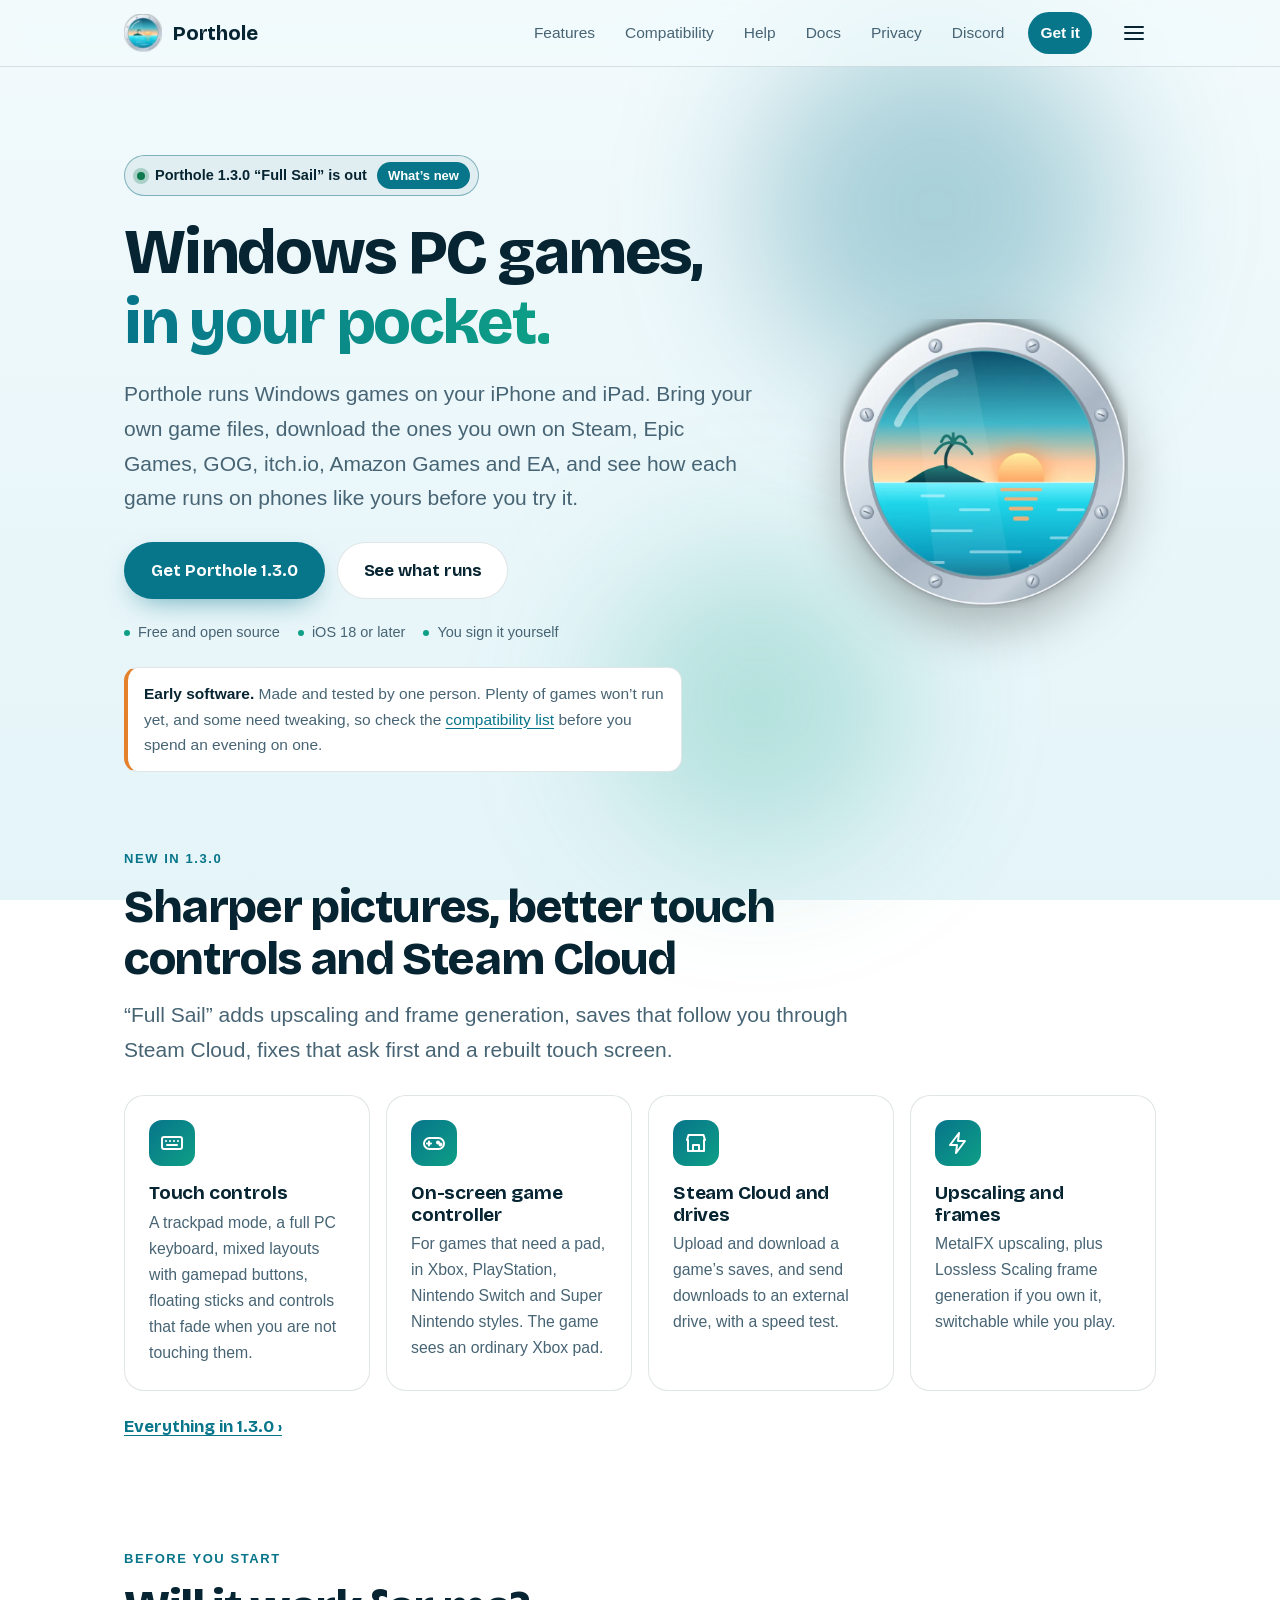
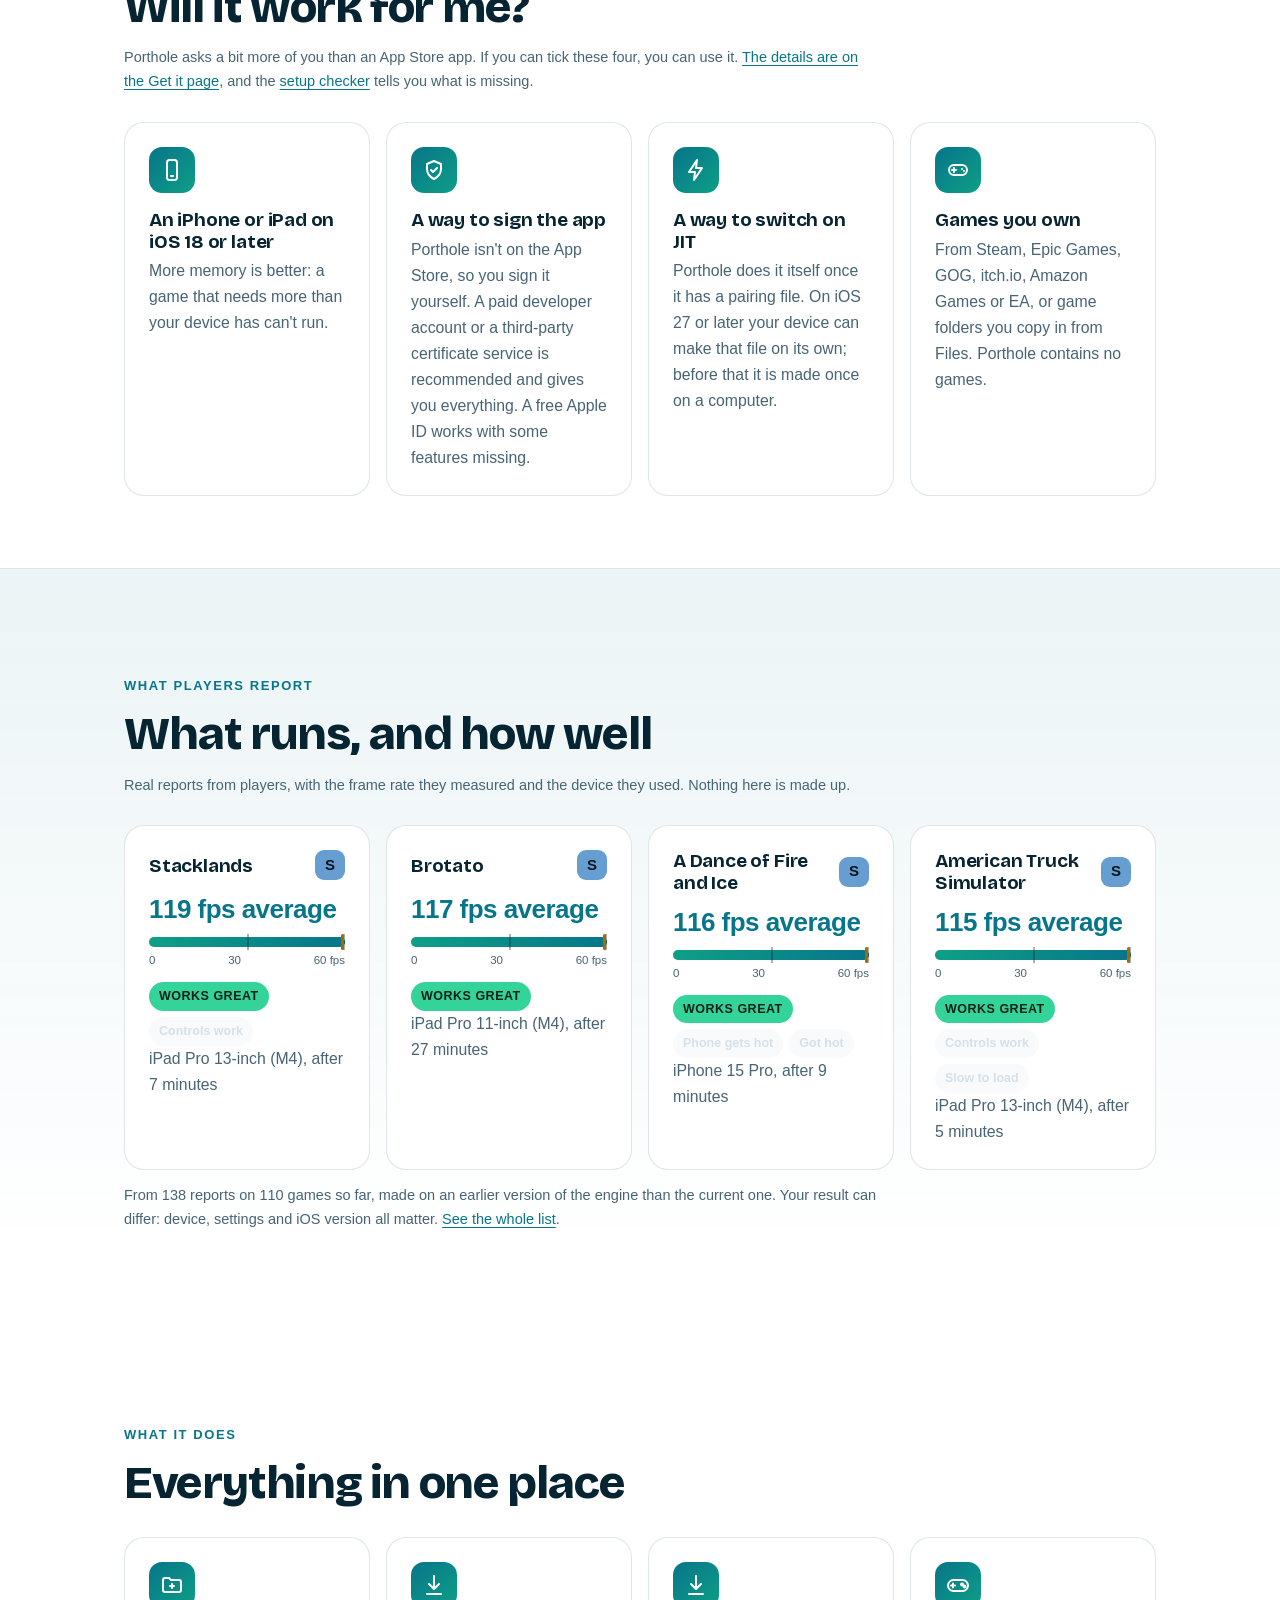
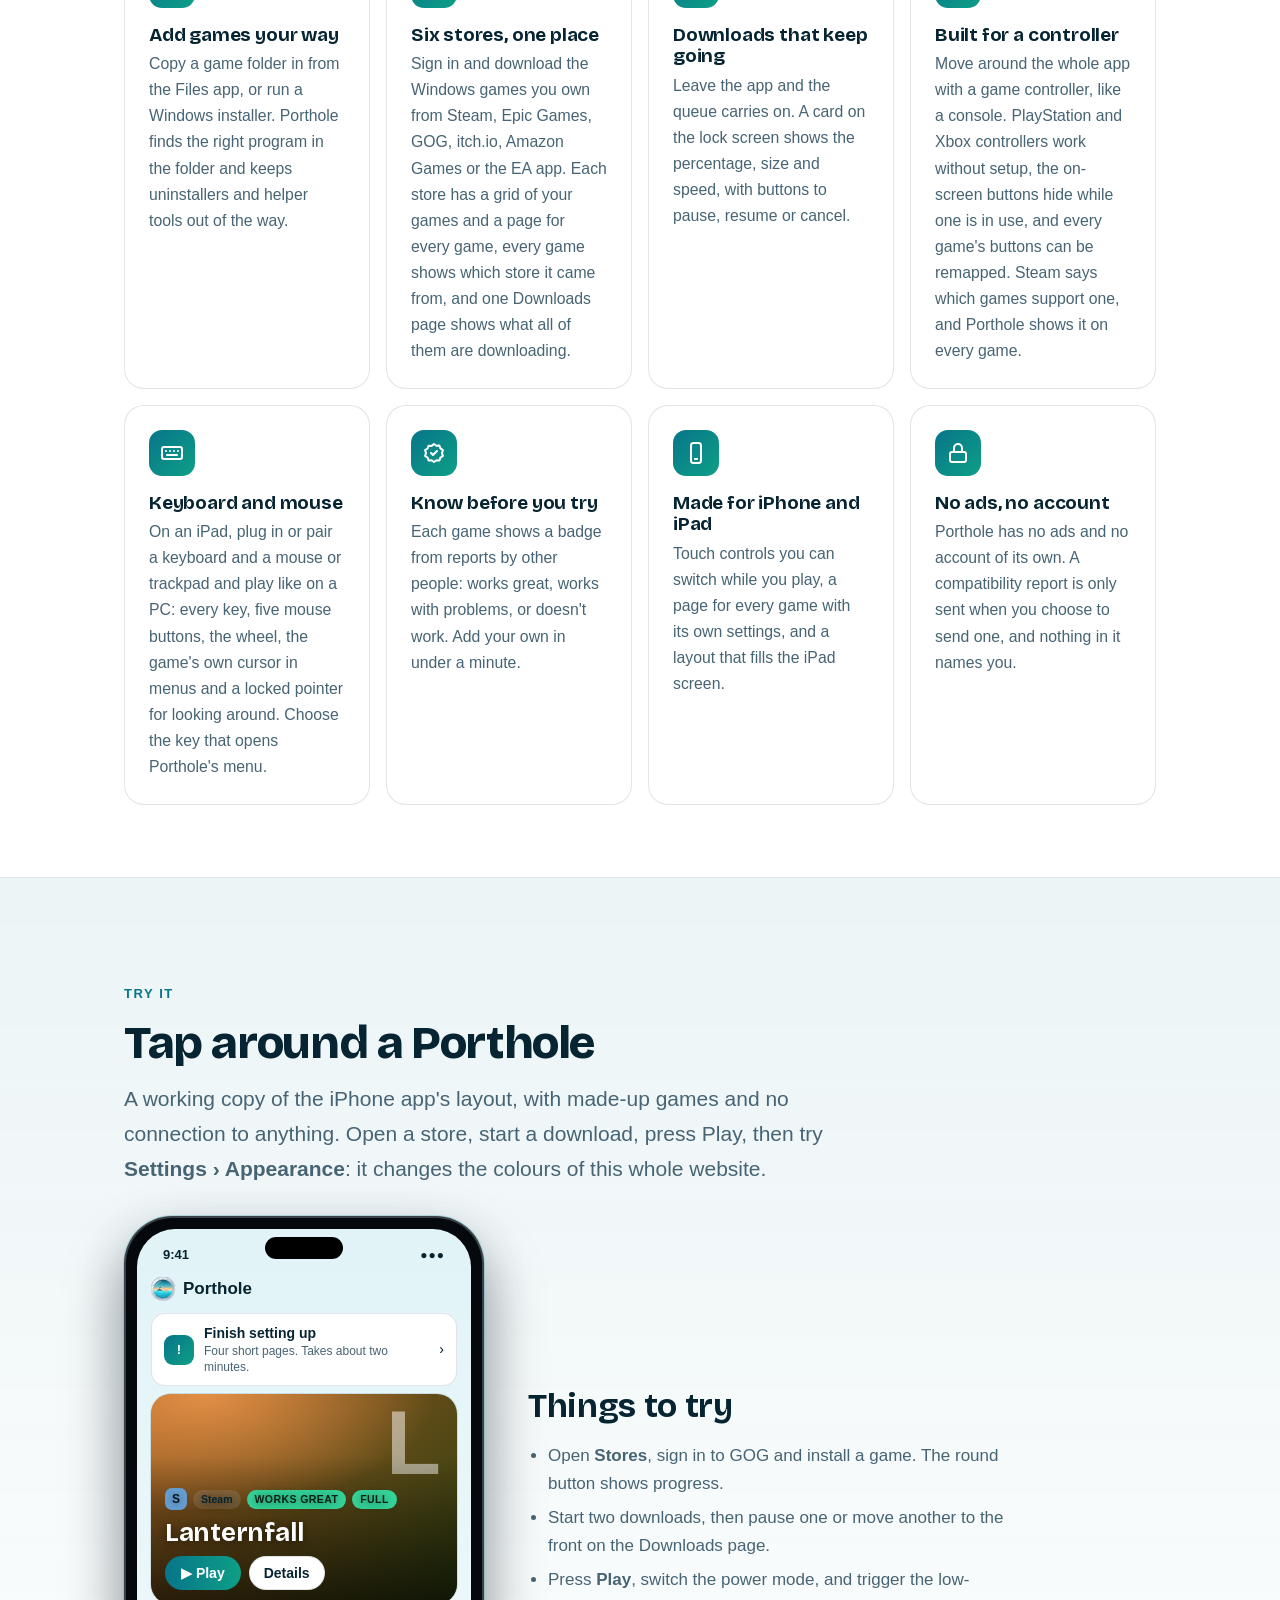
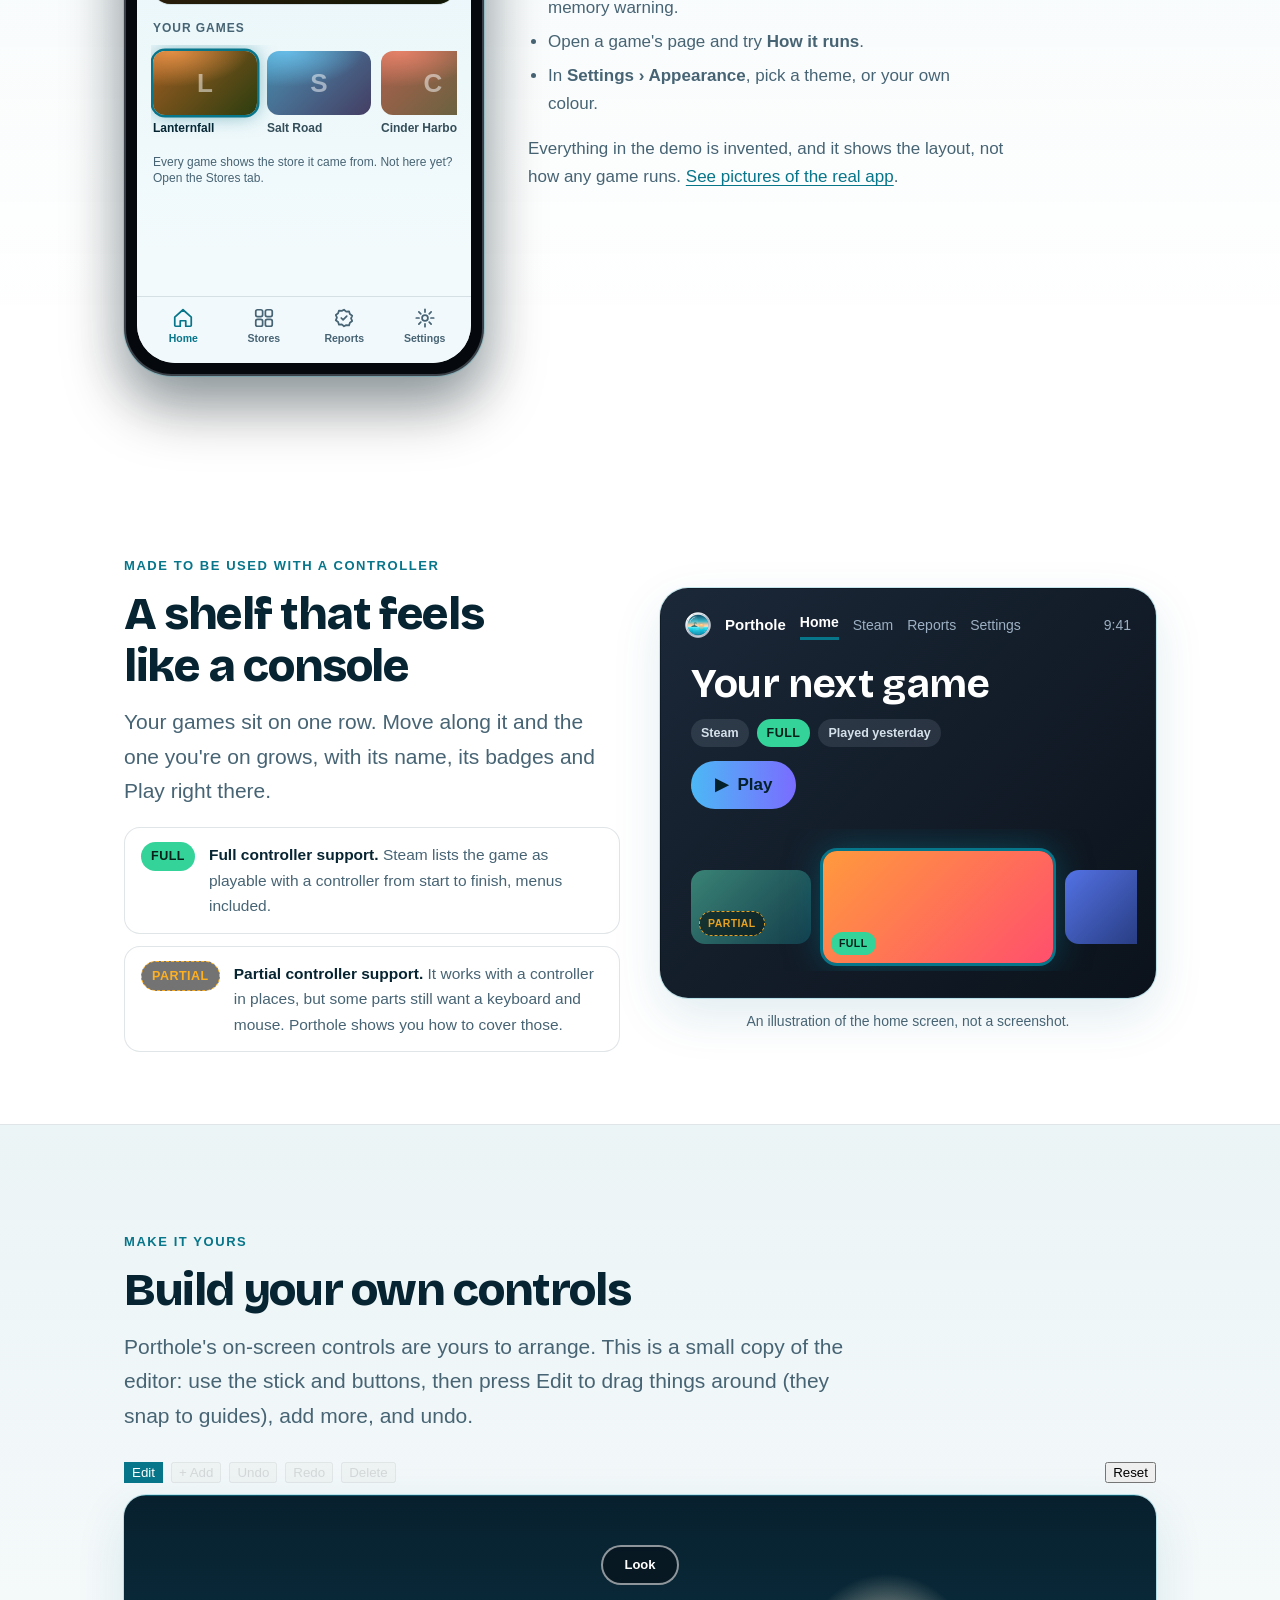
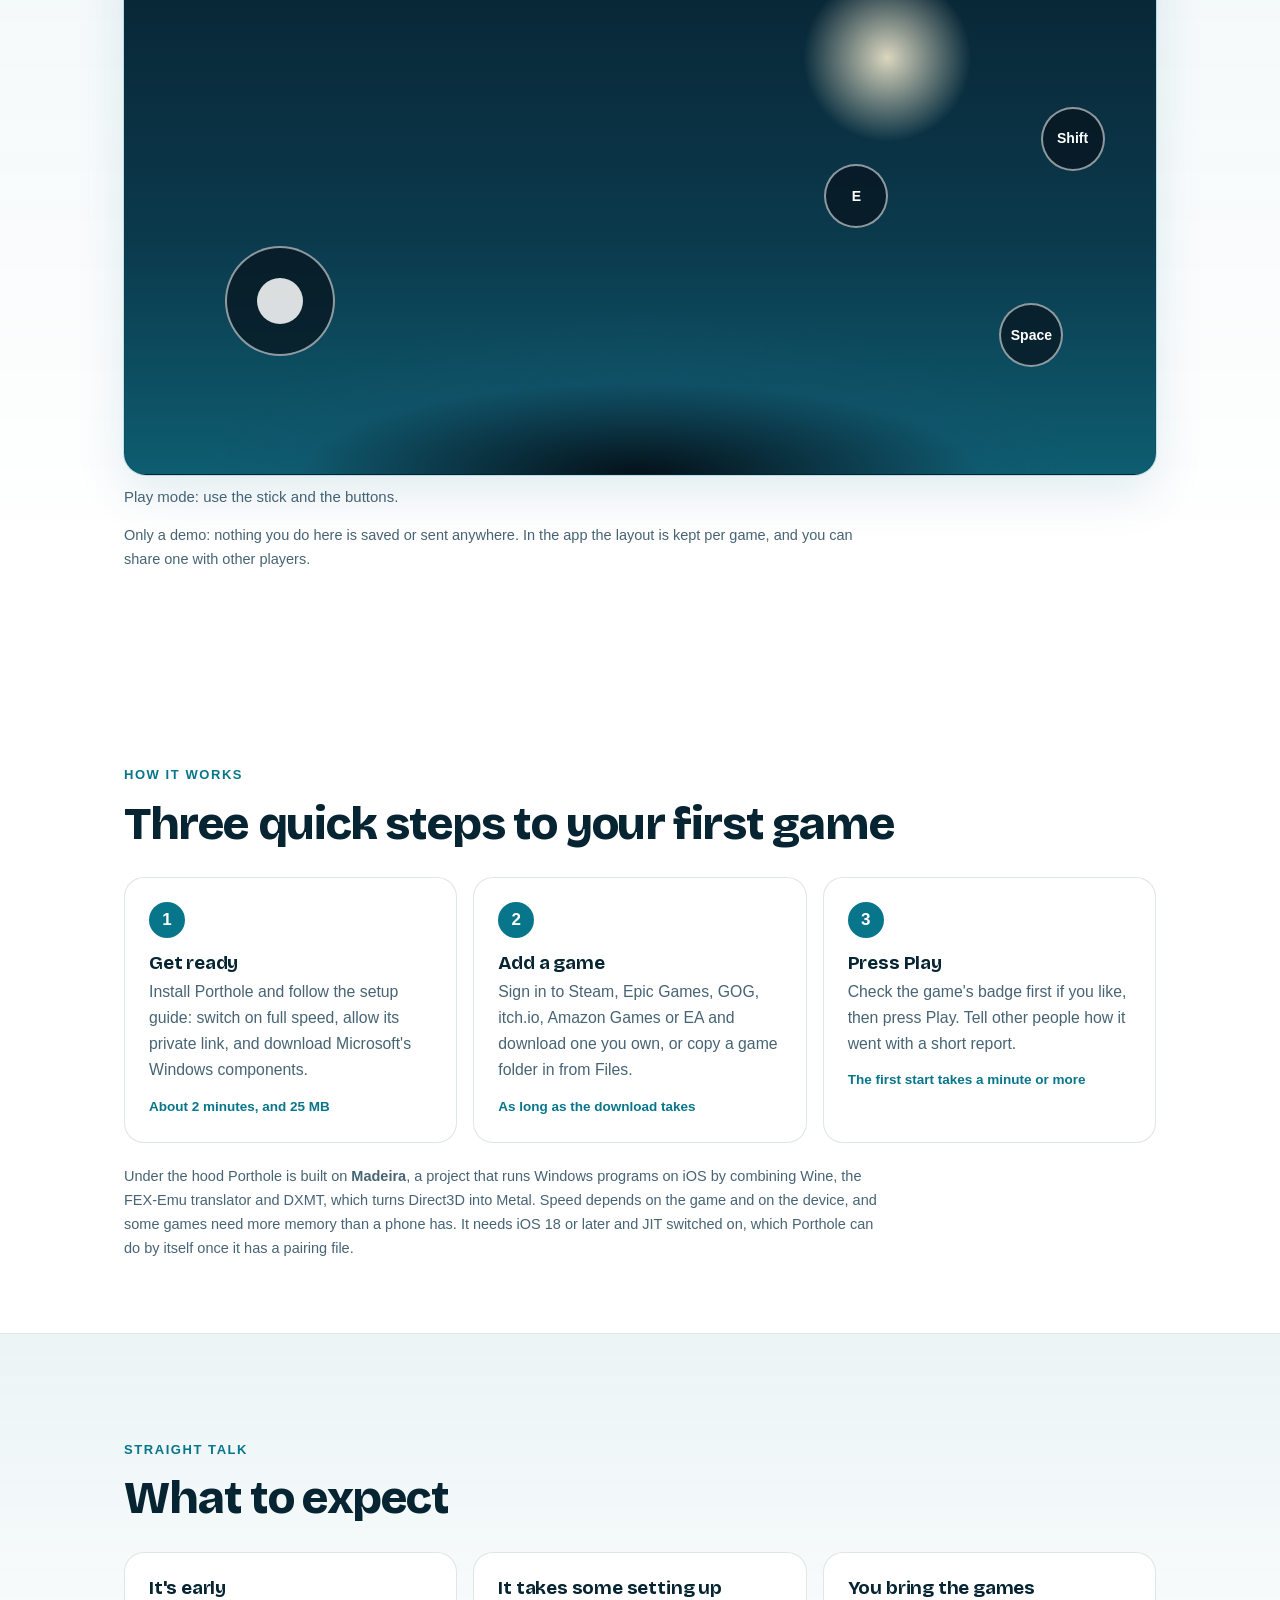
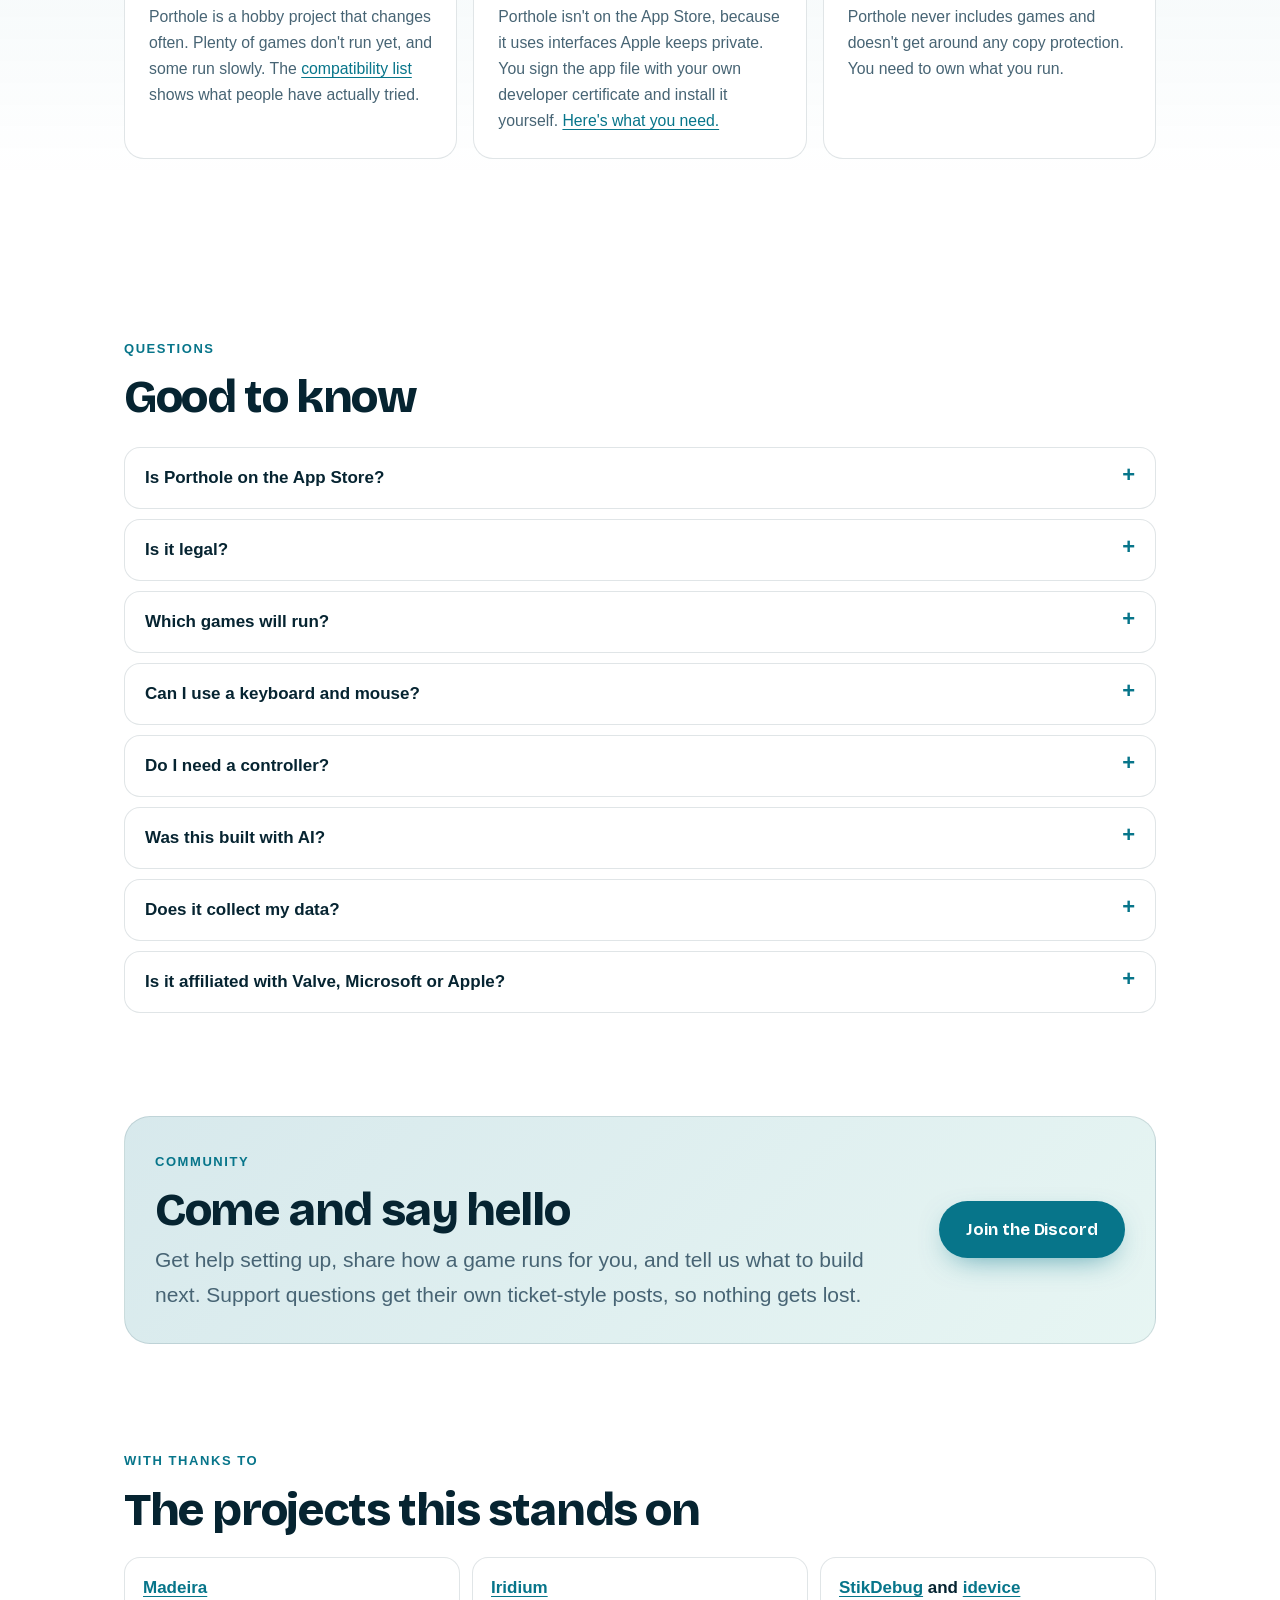
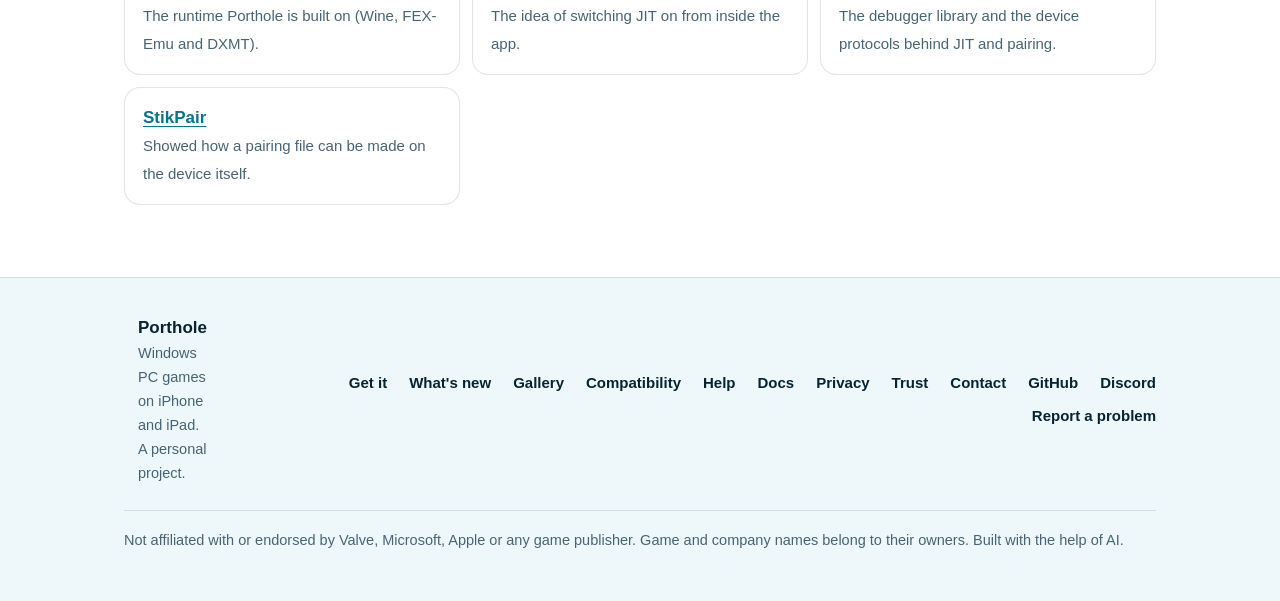
==== commit 7e3ed86d: "Porthole 1.3.0: changelog, download page, home page and documentation" ====
--- a/index.html
+++ b/index.html
@@ -30,11 +30,11 @@
  "name": "Porthole",
  "applicationCategory": "UtilitiesApplication",
  "operatingSystem": "iOS 18 or later",
- "softwareVersion": "1.2.1",
+ "softwareVersion": "1.3.0",
  "description": "Porthole runs Windows PC games on iPhone and iPad, with a game library and downloads for Steam, Epic Games, GOG, itch.io, Amazon Games and EA. Open source and unofficial.",
  "url": "https://portholehq.site/",
  "image": "https://portholehq.site/img/og-image.jpg",
- "downloadUrl": "https://github.com/tylerkaska112/Porthole/releases/tag/v1.2.1",
+ "downloadUrl": "https://github.com/tylerkaska112/Porthole/releases/tag/v1.3.0",
  "license": "https://www.gnu.org/licenses/gpl-3.0.html",
  "isAccessibleForFree": true,
  "offers": {
@@ -81,11 +81,11 @@
 <div class="wrap">
   <section class="hero">
     <div>
-      <a class="release-pill" href="/changelog.html#v1-2-0"><i aria-hidden="true"></i>Porthole 1.2.0 &ldquo;Autumn Tide&rdquo; is out <span>What&rsquo;s new</span></a>
+      <a class="release-pill" href="/changelog.html#v1-3-0"><i aria-hidden="true"></i>Porthole 1.3.0 &ldquo;Full Sail&rdquo; is out <span>What&rsquo;s new</span></a>
       <h1>Windows PC games, <span>in your pocket.</span></h1>
       <p class="lede">Porthole runs Windows games on your iPhone and iPad. Bring your own game files, download the ones you own on Steam, Epic Games, GOG, itch.io, Amazon Games and EA, and see how each game runs on phones like yours before you try it.</p>
       <div class="actions">
-        <a class="button" href="/download.html">Get Porthole 1.2.1</a>
+        <a class="button" href="/download.html">Get Porthole 1.3.0</a>
         <a class="button quiet" href="/compat.html">See what runs</a>
       </div>
       <ul class="meta-row"><li>Free and open source</li><li>iOS 18 or later</li><li>You sign it yourself</li></ul>
@@ -100,20 +100,20 @@
   </section>
 
   <section id="new">
-    <p class="eyebrow">New in 1.2.0</p>
-    <h2>Keyboard, mouse and a controller-ready app</h2>
-    <p class="lede">&ldquo;Autumn Tide&rdquo; is the biggest update since Steam: you can play with a keyboard and mouse, run the whole app from a controller, and download from six stores.</p>
+    <p class="eyebrow">New in 1.3.0</p>
+    <h2>Sharper pictures, better touch controls and Steam Cloud</h2>
+    <p class="lede">&ldquo;Full Sail&rdquo; adds upscaling and frame generation, saves that follow you through Steam Cloud, fixes that ask first and a rebuilt touch screen.</p>
     <div class="grid glance-grid">
-      <a class="card glance" href="/changelog.html#v1-2-0"><div class="icon"><svg viewBox="0 0 24 24" fill="none" stroke="currentColor" stroke-width="2" stroke-linecap="round" stroke-linejoin="round" aria-hidden="true"><rect x="2" y="6" width="20" height="12" rx="2"/><path d="M6 10h.01M10 10h.01M14 10h.01M18 10h.01M7 14h10"/></svg></div>
-        <h3>Keyboard and mouse</h3><p>On iPad: every key, five mouse buttons, the wheel and a locked pointer for looking around. Pick your own key for Porthole&rsquo;s menu.</p></a>
-      <a class="card glance" href="/changelog.html#v1-2-0"><div class="icon"><svg viewBox="0 0 24 24" fill="none" stroke="currentColor" stroke-width="2" stroke-linecap="round" stroke-linejoin="round" aria-hidden="true"><rect x="2" y="7" width="20" height="11" rx="5.5"/><path d="M7 10.5v4M5 12.5h4"/><circle cx="16" cy="11.5" r="1"/><circle cx="18.5" cy="13.5" r="1"/></svg></div>
-        <h3>Controller everywhere</h3><p>An on-screen keyboard you drive with the D-pad, the same starting spot on every screen and live button hints.</p></a>
-      <a class="card glance" href="/changelog.html#v1-2-0"><div class="icon"><svg viewBox="0 0 24 24" fill="none" stroke="currentColor" stroke-width="2" stroke-linecap="round" stroke-linejoin="round" aria-hidden="true"><path d="M3 9l1.5-5h15L21 9"/><path d="M4 9v11h16V9"/><path d="M9 20v-6h6v6"/></svg></div>
-        <h3>Six stores</h3><p>The EA app joins Steam, Epic Games, GOG, itch.io and Amazon Games, and Steam demos and betas show in your library.</p></a>
-      <a class="card glance" href="/changelog.html#v1-2-0"><div class="icon"><svg viewBox="0 0 24 24" fill="none" stroke="currentColor" stroke-width="2" stroke-linecap="round" stroke-linejoin="round" aria-hidden="true"><path d="M13 2L4 14h7l-1 8 9-12h-7z"/></svg></div>
-        <h3>Faster Steam</h3><p>No more random sign-outs, and downloads ran at 160 to 170 MB/s in testing, up from 12 to 22.</p></a>
-    </div>
-    <a class="more-link" href="/changelog.html#v1-2-0">Everything in 1.2.0 &rsaquo;</a>
+      <a class="card glance" href="/changelog.html#v1-3-0"><div class="icon"><svg viewBox="0 0 24 24" fill="none" stroke="currentColor" stroke-width="2" stroke-linecap="round" stroke-linejoin="round" aria-hidden="true"><rect x="2" y="6" width="20" height="12" rx="2"/><path d="M6 10h.01M10 10h.01M14 10h.01M18 10h.01M7 14h10"/></svg></div>
+        <h3>Touch controls</h3><p>A trackpad mode, a full PC keyboard, mixed layouts with gamepad buttons, floating sticks and controls that fade when you are not touching them.</p></a>
+      <a class="card glance" href="/changelog.html#v1-3-0"><div class="icon"><svg viewBox="0 0 24 24" fill="none" stroke="currentColor" stroke-width="2" stroke-linecap="round" stroke-linejoin="round" aria-hidden="true"><rect x="2" y="7" width="20" height="11" rx="5.5"/><path d="M7 10.5v4M5 12.5h4"/><circle cx="16" cy="11.5" r="1"/><circle cx="18.5" cy="13.5" r="1"/></svg></div>
+        <h3>On-screen game controller</h3><p>For games that need a pad, in Xbox, PlayStation, Nintendo Switch and Super Nintendo styles. The game sees an ordinary Xbox pad.</p></a>
+      <a class="card glance" href="/changelog.html#v1-3-0"><div class="icon"><svg viewBox="0 0 24 24" fill="none" stroke="currentColor" stroke-width="2" stroke-linecap="round" stroke-linejoin="round" aria-hidden="true"><path d="M3 9l1.5-5h15L21 9"/><path d="M4 9v11h16V9"/><path d="M9 20v-6h6v6"/></svg></div>
+        <h3>Steam Cloud and drives</h3><p>Upload and download a game&rsquo;s saves, and send downloads to an external drive, with a speed test.</p></a>
+      <a class="card glance" href="/changelog.html#v1-3-0"><div class="icon"><svg viewBox="0 0 24 24" fill="none" stroke="currentColor" stroke-width="2" stroke-linecap="round" stroke-linejoin="round" aria-hidden="true"><path d="M13 2L4 14h7l-1 8 9-12h-7z"/></svg></div>
+        <h3>Upscaling and frames</h3><p>MetalFX upscaling, plus Lossless Scaling frame generation if you own it, switchable while you play.</p></a>
+    </div>
+    <a class="more-link" href="/changelog.html#v1-3-0">Everything in 1.3.0 &rsaquo;</a>
   </section>
 
   <section id="fit">
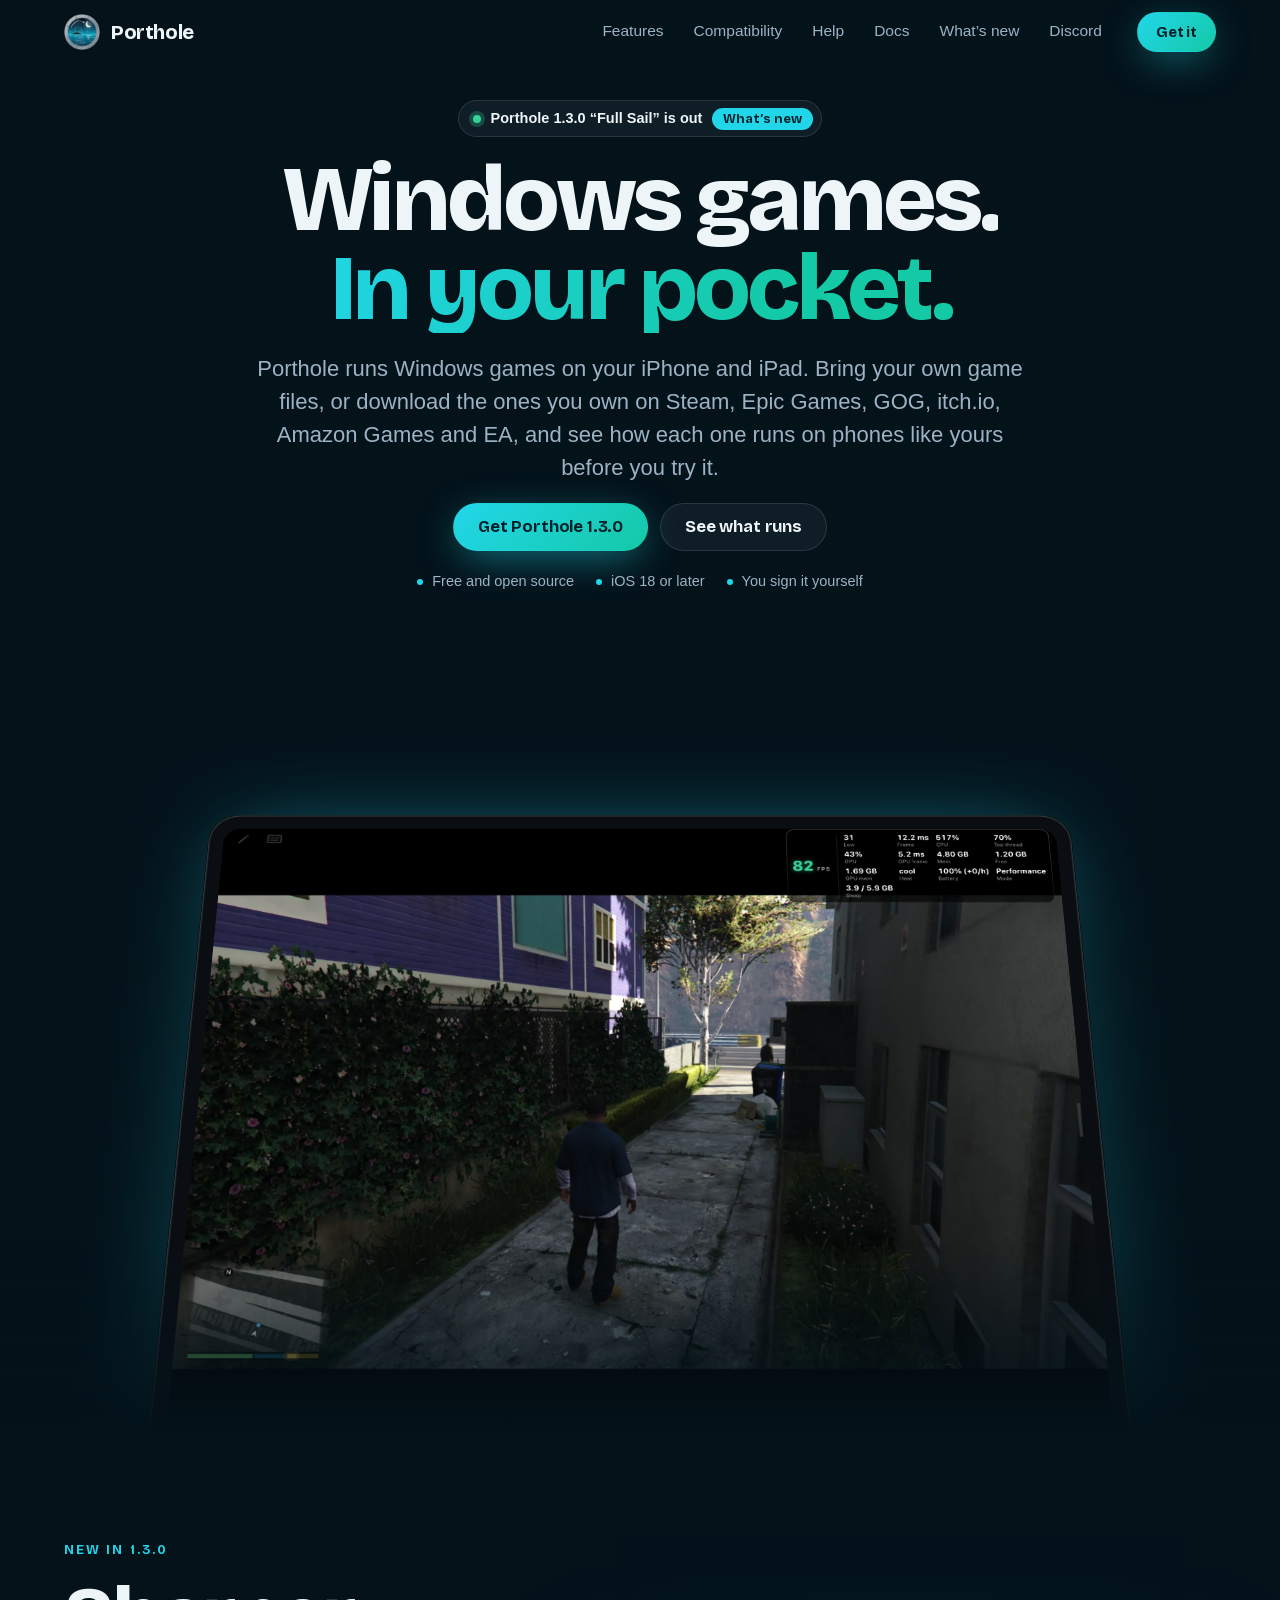
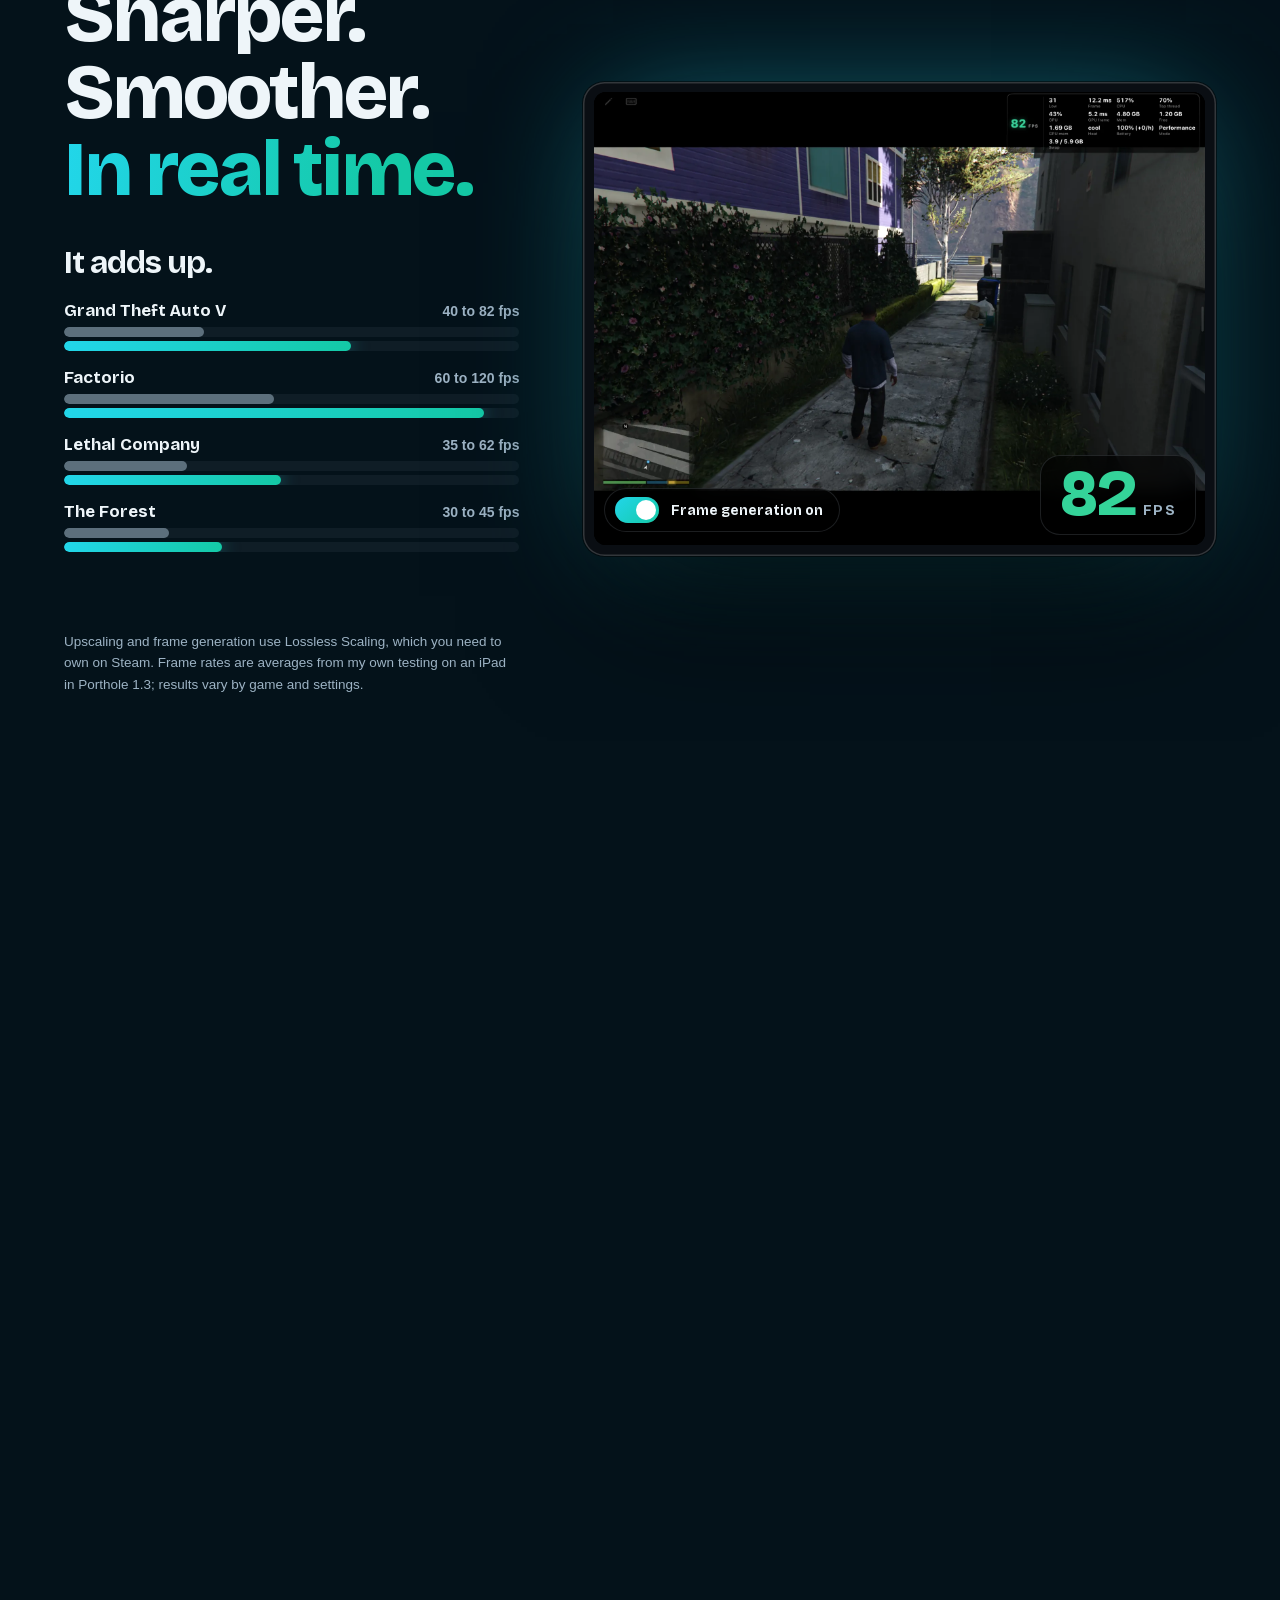
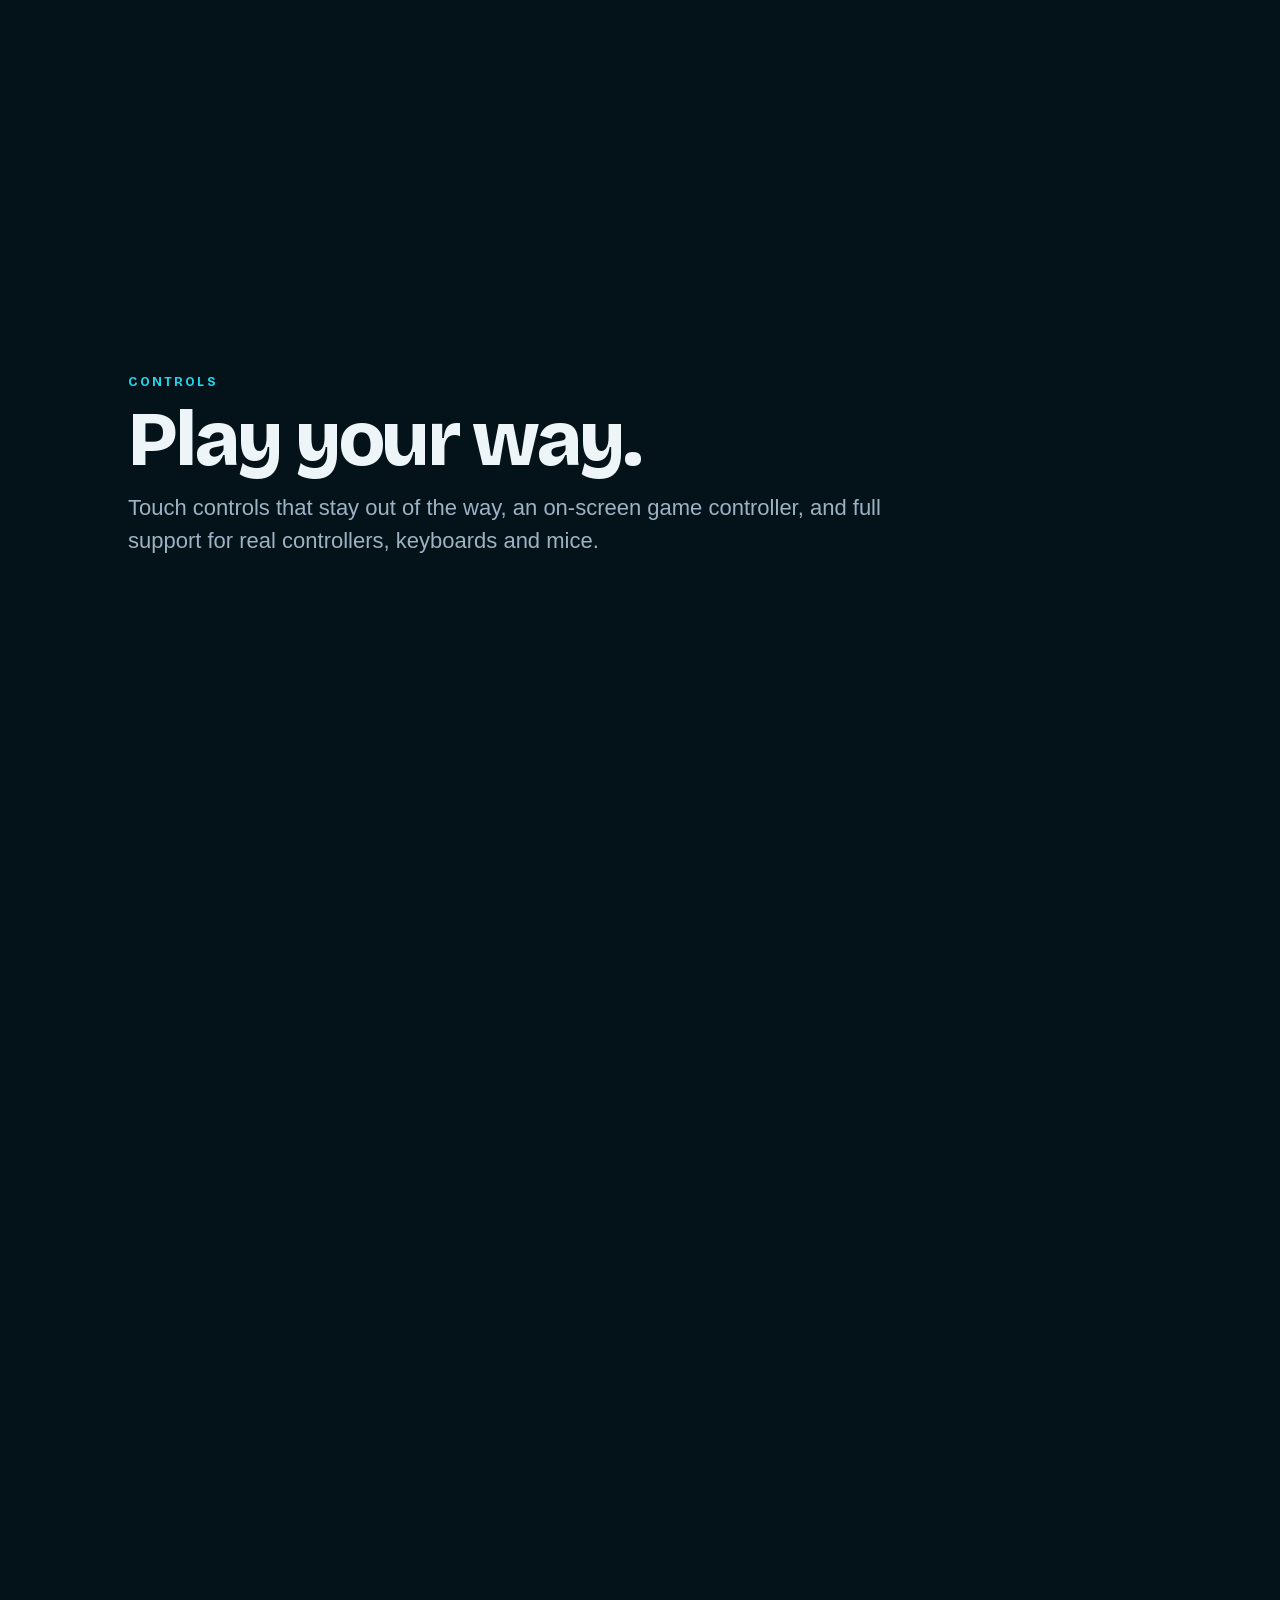
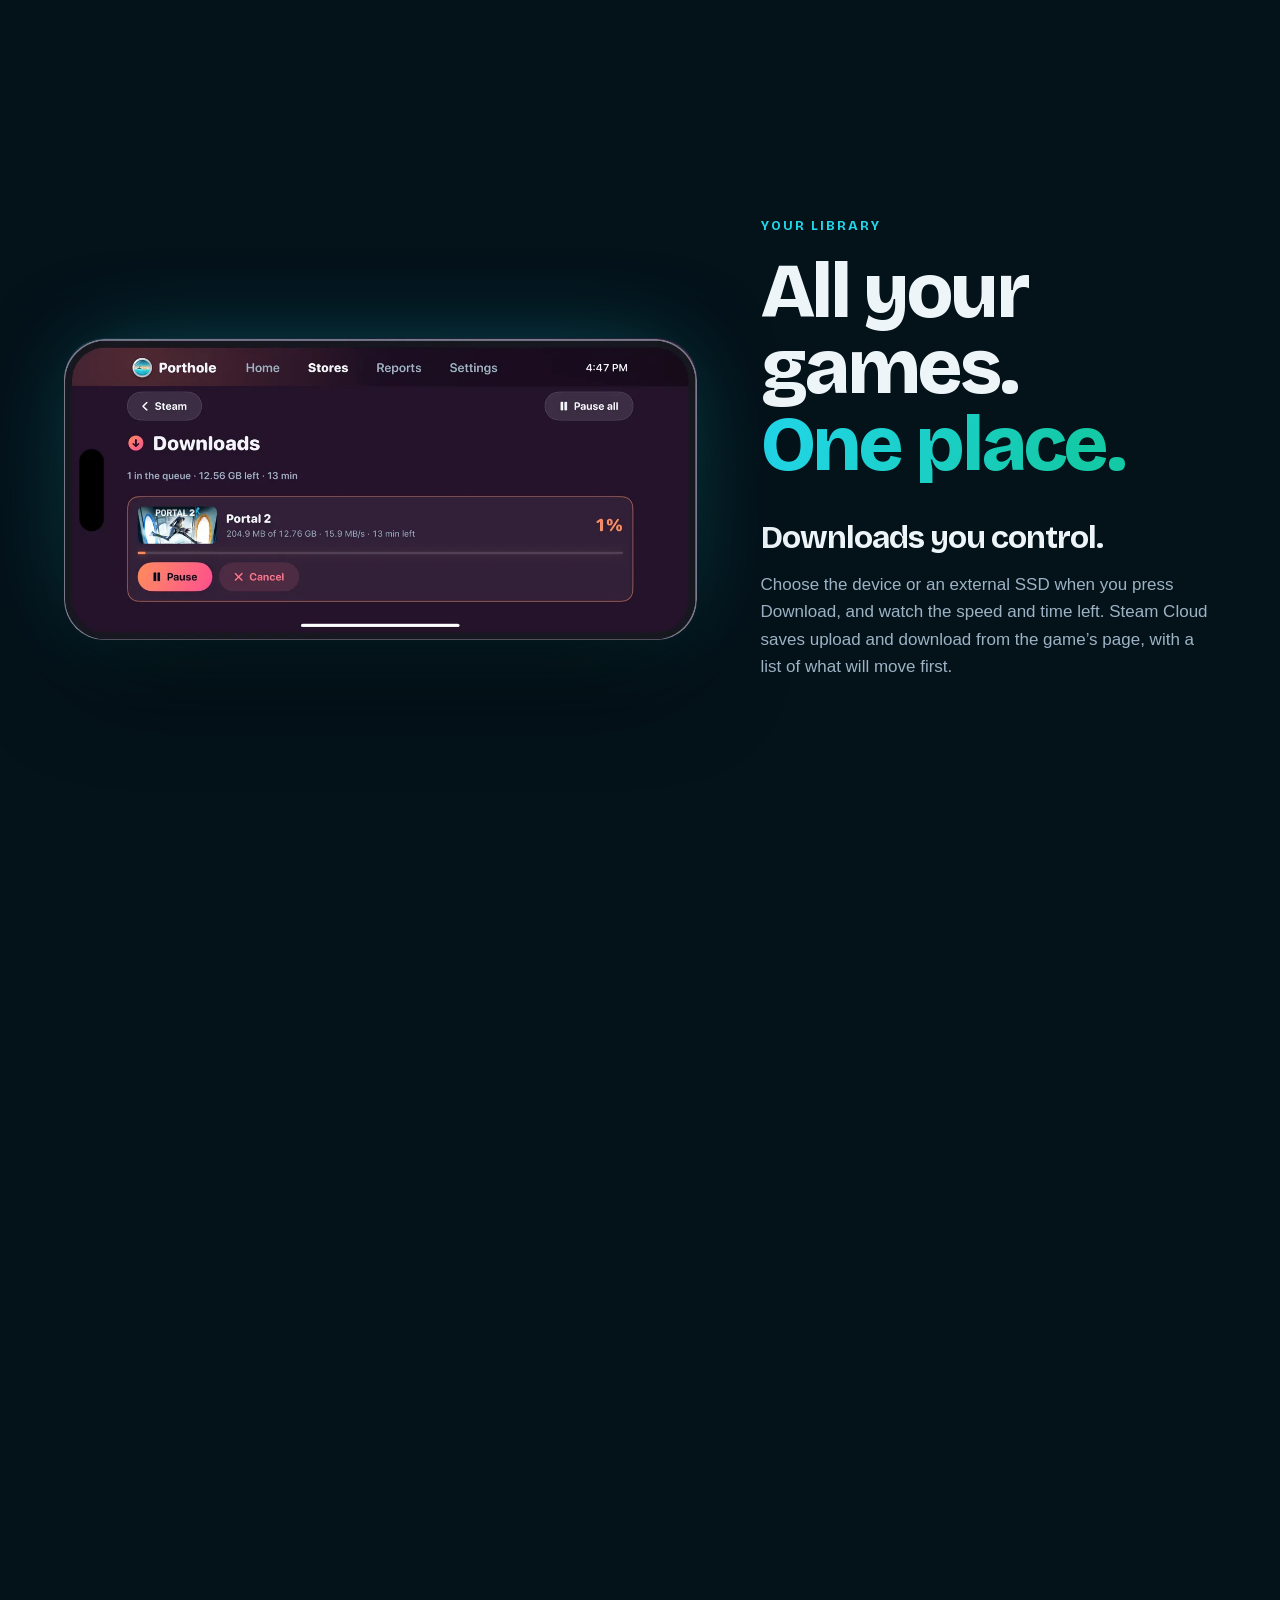
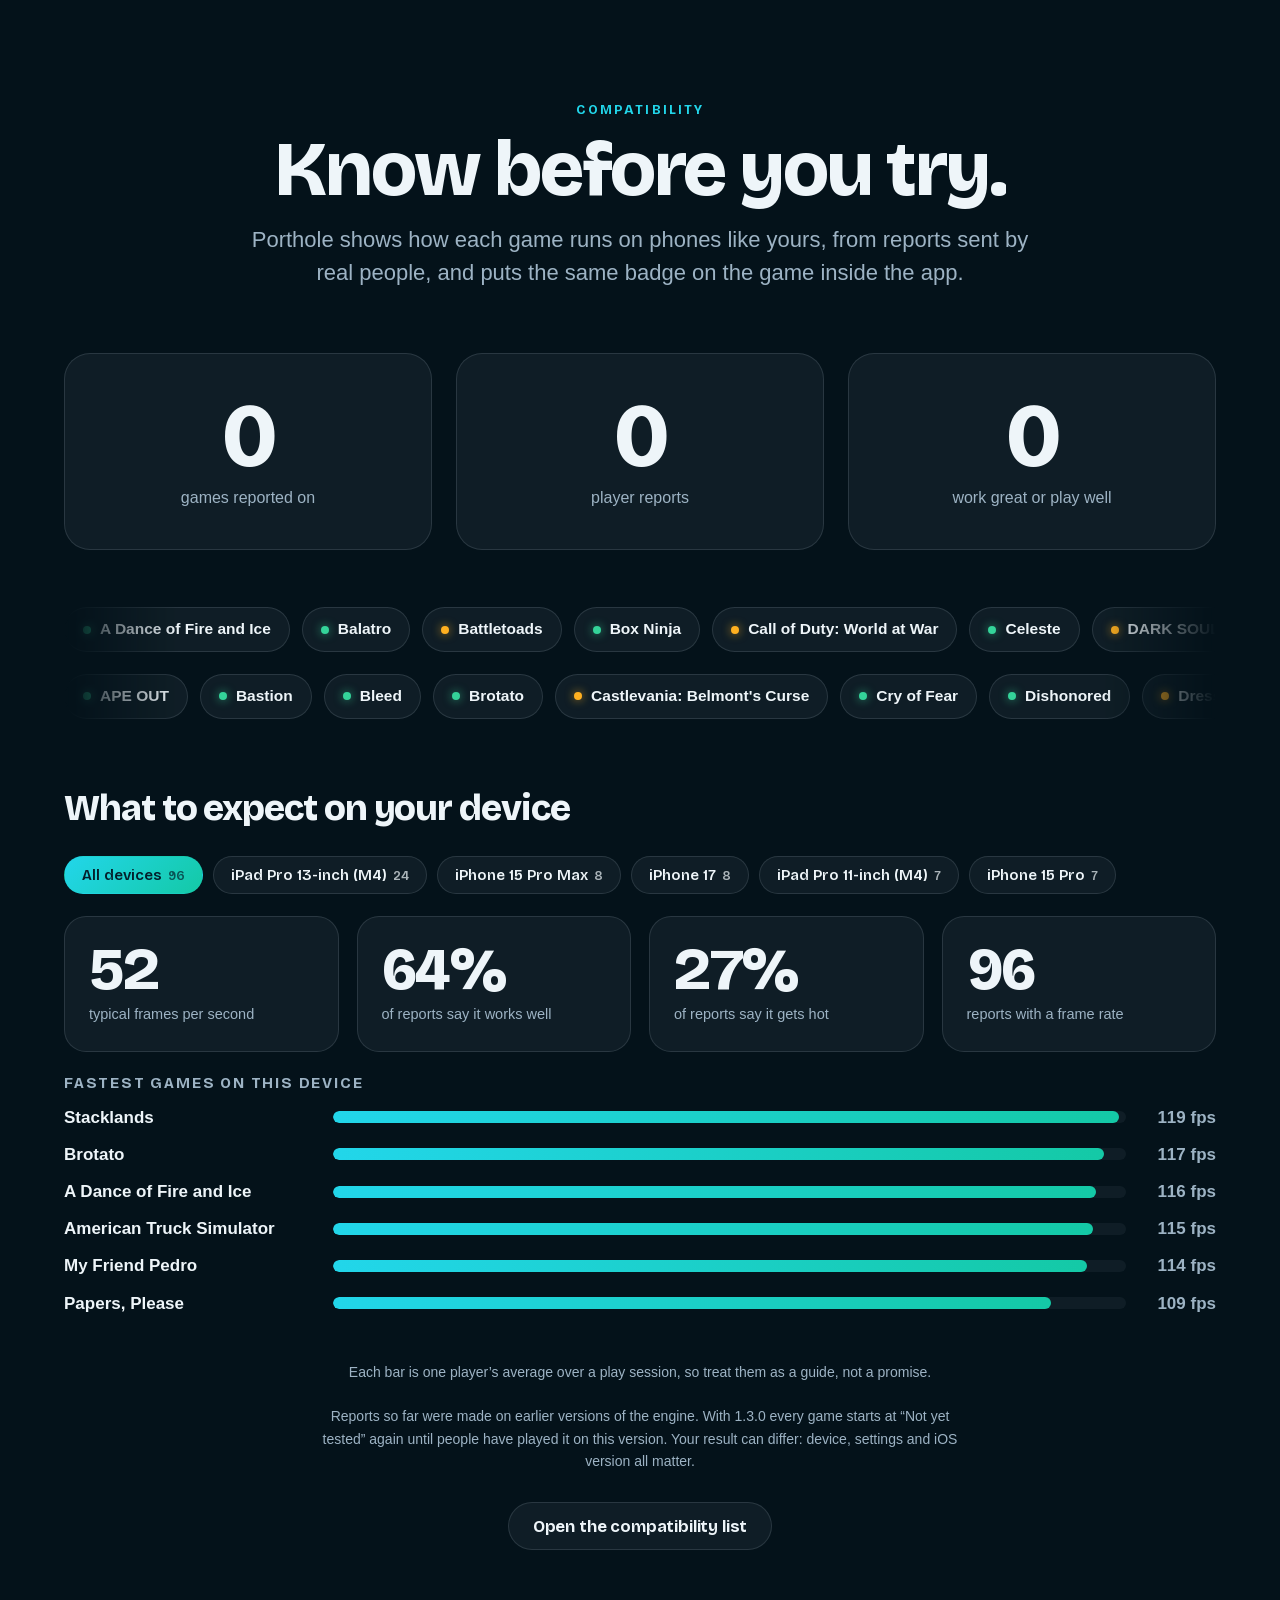
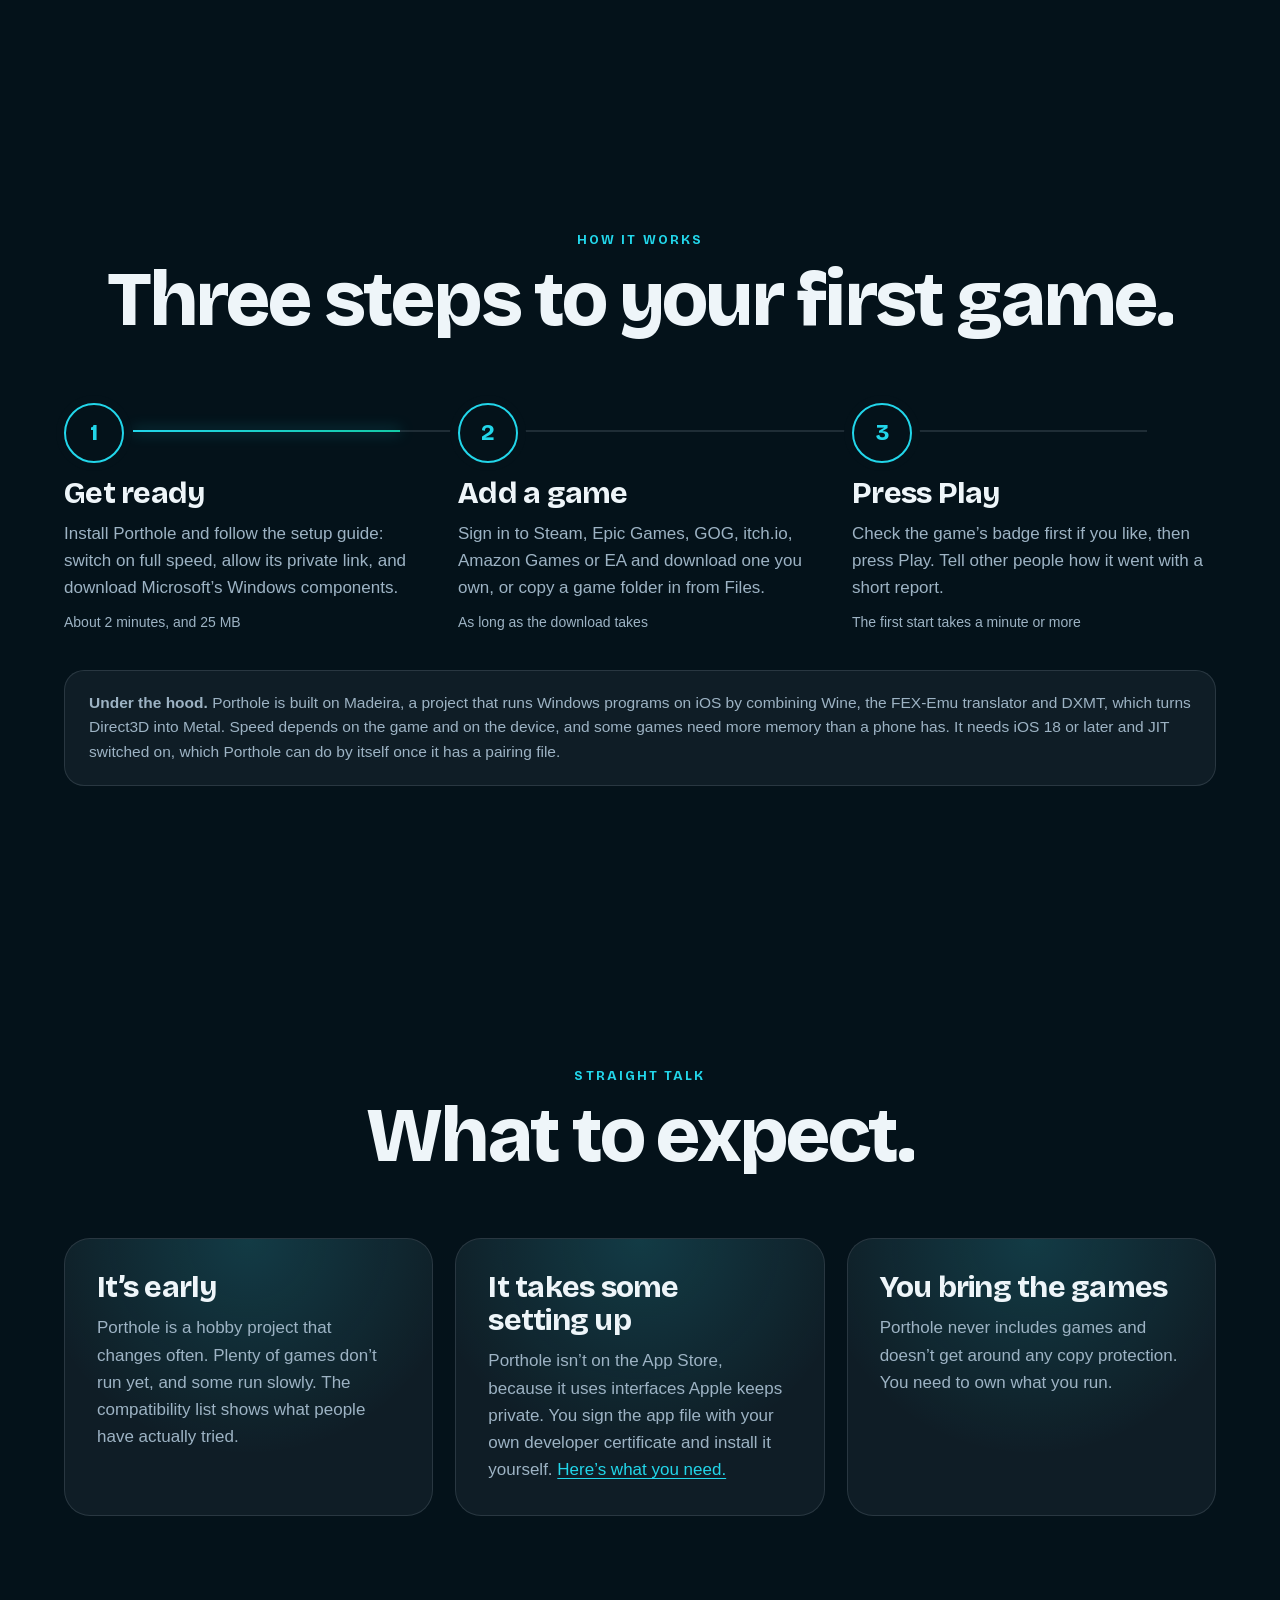
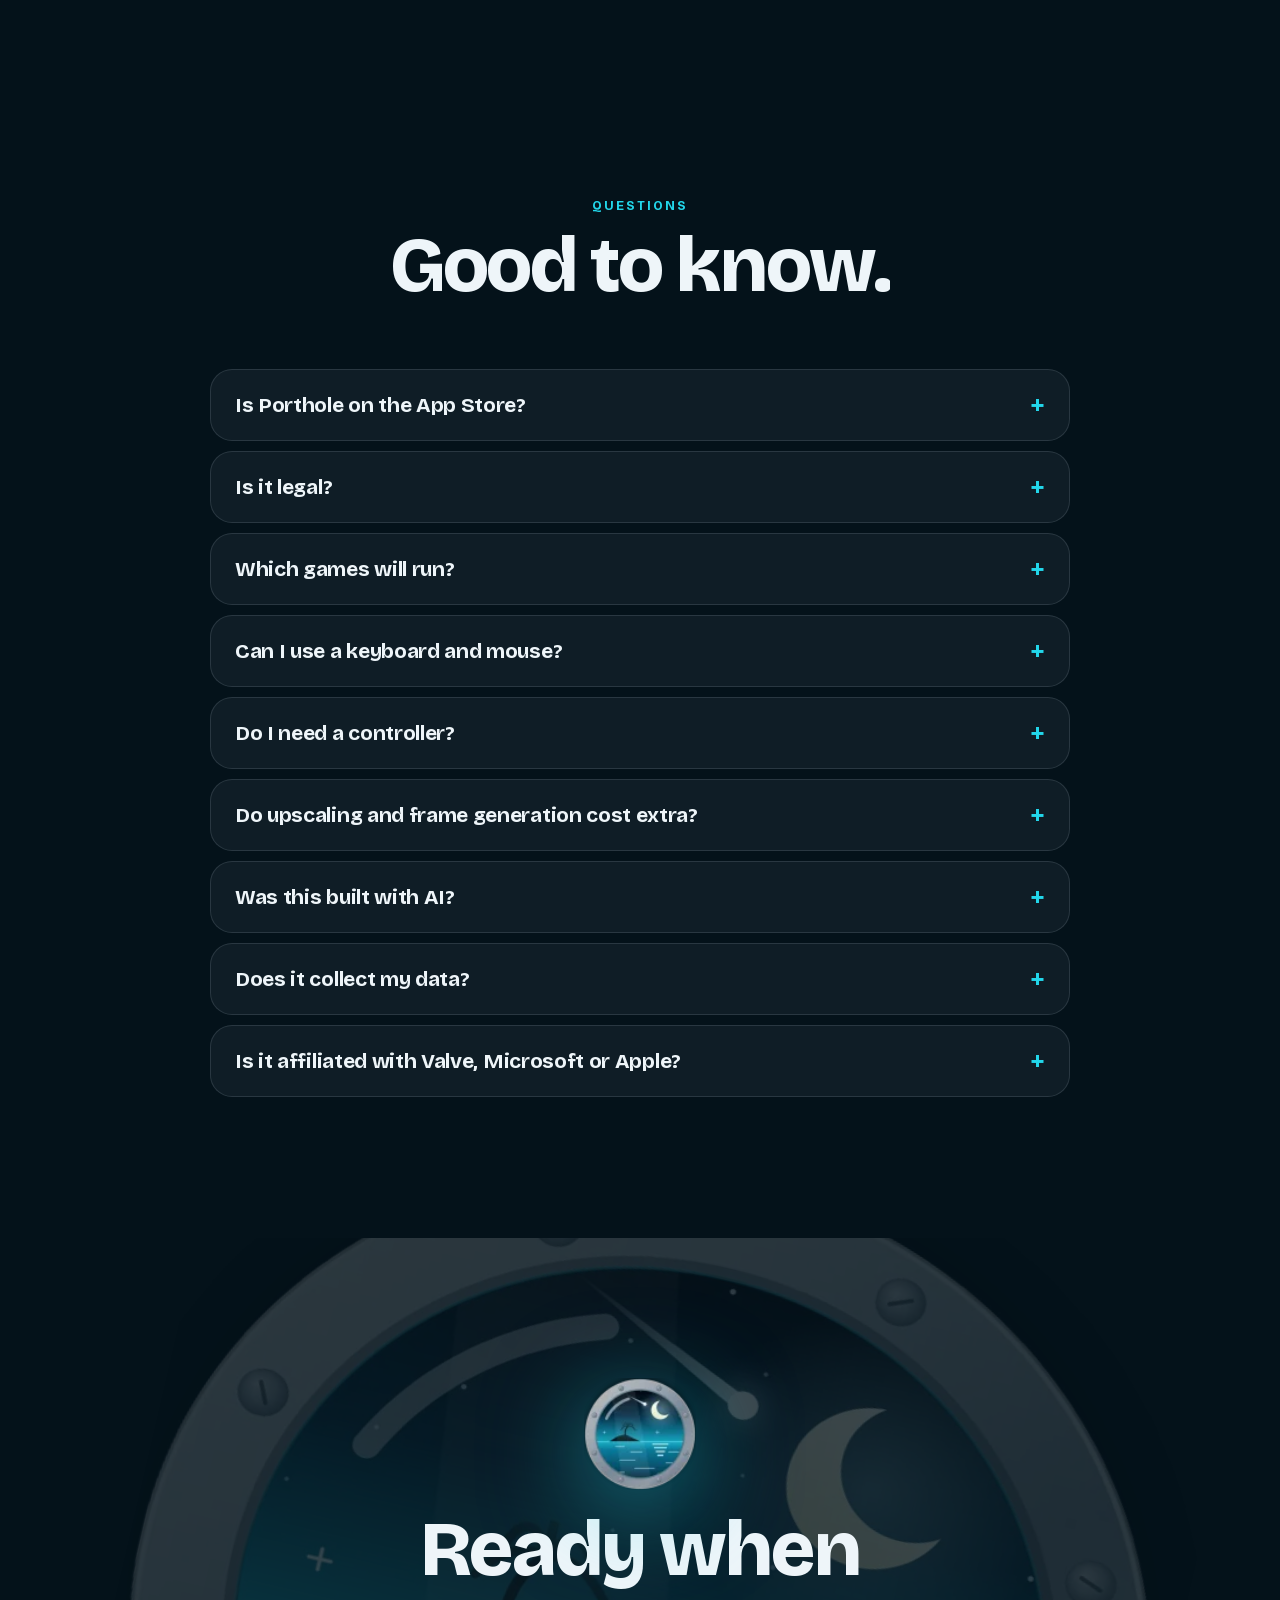
==== commit ed5b59ce: "Site redesign: scroll-driven home page, data explorer, one look on every page The home page now pins" ====
--- a/index.html
+++ b/index.html
@@ -18,11 +18,10 @@
 <meta property="og:image:width" content="1200">
 <meta property="og:image:height" content="630">
 <meta name="twitter:card" content="summary_large_image">
-<script>if(window.matchMedia&&matchMedia("(prefers-reduced-motion: no-preference)").matches&&"IntersectionObserver" in window)document.documentElement.classList.add("anim")</script>
+<script>document.documentElement.classList.add("js");if(window.matchMedia&&matchMedia("(prefers-reduced-motion: reduce)").matches)document.documentElement.classList.add("rm")</script>
 <script>try{var d=document.documentElement,t=localStorage.getItem("porthole-theme");if(t){d.dataset.theme=t;if(t==="custom"){var c=JSON.parse(localStorage.getItem("porthole-custom")||"{}");for(var k in c)d.style.setProperty(k,c[k])}}}catch(e){}</script>
 <link rel="preload" href="/fonts/bricolage-grotesque-latin.woff2" as="font" type="font/woff2" crossorigin>
-<link rel="stylesheet" href="/style.css?v=20261104">
-<link rel="stylesheet" href="/mock.css?v=20261038">
+<link rel="stylesheet" href="/site2.css?v=20261112e">
 <script type="application/ld+json">
 {
  "@context": "https://schema.org",
@@ -49,268 +48,209 @@
 </script>
 </head>
 <body>
+<div class="sea" aria-hidden="true"><i></i><i></i></div>
 <a class="skip" href="#main">Skip to the content</a>
-<header class="top"><div class="wrap">
-  <a class="brand" href="/"><picture><source media="(prefers-color-scheme: dark)" srcset="/img/porthole-night-96.webp"><img src="/img/porthole-sunset-96.webp" alt="" width="38" height="38"></picture>Porthole</a>
-  <nav aria-label="Main">
-    <a href="/#features">Features</a><a href="/compat.html">Compatibility</a><a href="/help.html">Help</a><a href="/docs/">Docs</a><a href="/privacy.html">Privacy</a><a href="https://discord.gg/N7PkdptTFn">Discord</a><a class="cta" href="/download.html">Get it</a>
-  </nav>
-  <details class="menu">
-    <summary aria-label="Menu"><span class="bars" aria-hidden="true"></span></summary>
-    <div class="panel" role="navigation" aria-label="Site menu">
-      <a href="/" aria-current="page">Home</a>
-      <a href="/#features">Features</a>
-      <a href="/download.html">Get it</a>
-      <a href="/compat.html">Compatibility</a>
-      <a href="/help.html">Help</a>
-      <a href="/docs/">Docs</a>
-      <a href="/gallery.html">Gallery</a>
-      <a href="/changelog.html">What's new</a>
-      <a href="/privacy.html">Privacy</a>
-      <a href="/trust.html">Trust</a>
-      <a href="/privacy.html#contact">Contact</a>
-      <span class="sep" role="separator"></span>
-      <a href="https://discord.gg/N7PkdptTFn">Discord<i aria-hidden="true">↗</i></a>
-      <a href="https://github.com/tylerkaska112/PortHole">GitHub<i aria-hidden="true">↗</i></a>
-      <a href="https://github.com/tylerkaska112/PortHole/issues/new/choose">Report a problem<i aria-hidden="true">↗</i></a>
-    </div>
-  </details>
-</div></header>
+<header class="nav">
+  <a class="brand" href="/"><img src="/img/porthole-night-96.webp" alt="" width="36" height="36">Porthole</a>
+  <nav class="links" aria-label="Main"><a href="#features">Features</a><a href="/compat.html">Compatibility</a><a href="/help.html">Help</a><a href="/docs/">Docs</a><a href="/changelog.html">What&rsquo;s new</a><a href="https://discord.gg/N7PkdptTFn">Discord</a></nav>
+  <a class="btn primary sm" href="/download.html">Get it</a>
+  <button class="burger" type="button" aria-label="Menu" aria-expanded="false"><span></span></button>
+  <div class="bar" aria-hidden="true"></div>
+</header>
+
 <main id="main">
-
-<div class="wrap">
-  <section class="hero">
-    <div>
-      <a class="release-pill" href="/changelog.html#v1-3-0"><i aria-hidden="true"></i>Porthole 1.3.0 &ldquo;Full Sail&rdquo; is out <span>What&rsquo;s new</span></a>
-      <h1>Windows PC games, <span>in your pocket.</span></h1>
-      <p class="lede">Porthole runs Windows games on your iPhone and iPad. Bring your own game files, download the ones you own on Steam, Epic Games, GOG, itch.io, Amazon Games and EA, and see how each game runs on phones like yours before you try it.</p>
-      <div class="actions">
-        <a class="button" href="/download.html">Get Porthole 1.3.0</a>
-        <a class="button quiet" href="/compat.html">See what runs</a>
-      </div>
-      <ul class="meta-row"><li>Free and open source</li><li>iOS 18 or later</li><li>You sign it yourself</li></ul>
-      <div class="status"><span><b>Early software.</b> Made and tested by one person. Plenty of games won&rsquo;t run yet, and some need tweaking, so check the <a href="/compat.html">compatibility list</a> before you spend an evening on one.</span></div>
-    </div>
-    <div class="art">
-      <picture>
-        <source media="(prefers-color-scheme: dark)" srcset="/img/porthole-night.webp">
-        <img src="/img/porthole-sunset.webp" width="800" height="800" fetchpriority="high" alt="A silver ship's porthole looking out at a calm cyan sea with a small island and palm tree">
-      </picture>
-    </div>
-  </section>
-
-  <section id="new">
-    <p class="eyebrow">New in 1.3.0</p>
-    <h2>Sharper pictures, better touch controls and Steam Cloud</h2>
-    <p class="lede">&ldquo;Full Sail&rdquo; adds upscaling and frame generation, saves that follow you through Steam Cloud, fixes that ask first and a rebuilt touch screen.</p>
-    <div class="grid glance-grid">
-      <a class="card glance" href="/changelog.html#v1-3-0"><div class="icon"><svg viewBox="0 0 24 24" fill="none" stroke="currentColor" stroke-width="2" stroke-linecap="round" stroke-linejoin="round" aria-hidden="true"><rect x="2" y="6" width="20" height="12" rx="2"/><path d="M6 10h.01M10 10h.01M14 10h.01M18 10h.01M7 14h10"/></svg></div>
-        <h3>Touch controls</h3><p>A trackpad mode, a full PC keyboard, mixed layouts with gamepad buttons, floating sticks and controls that fade when you are not touching them.</p></a>
-      <a class="card glance" href="/changelog.html#v1-3-0"><div class="icon"><svg viewBox="0 0 24 24" fill="none" stroke="currentColor" stroke-width="2" stroke-linecap="round" stroke-linejoin="round" aria-hidden="true"><rect x="2" y="7" width="20" height="11" rx="5.5"/><path d="M7 10.5v4M5 12.5h4"/><circle cx="16" cy="11.5" r="1"/><circle cx="18.5" cy="13.5" r="1"/></svg></div>
-        <h3>On-screen game controller</h3><p>For games that need a pad, in Xbox, PlayStation, Nintendo Switch and Super Nintendo styles. The game sees an ordinary Xbox pad.</p></a>
-      <a class="card glance" href="/changelog.html#v1-3-0"><div class="icon"><svg viewBox="0 0 24 24" fill="none" stroke="currentColor" stroke-width="2" stroke-linecap="round" stroke-linejoin="round" aria-hidden="true"><path d="M3 9l1.5-5h15L21 9"/><path d="M4 9v11h16V9"/><path d="M9 20v-6h6v6"/></svg></div>
-        <h3>Steam Cloud and drives</h3><p>Upload and download a game&rsquo;s saves, and send downloads to an external drive, with a speed test.</p></a>
-      <a class="card glance" href="/changelog.html#v1-3-0"><div class="icon"><svg viewBox="0 0 24 24" fill="none" stroke="currentColor" stroke-width="2" stroke-linecap="round" stroke-linejoin="round" aria-hidden="true"><path d="M13 2L4 14h7l-1 8 9-12h-7z"/></svg></div>
-        <h3>Upscaling and frames</h3><p>MetalFX upscaling, plus Lossless Scaling frame generation if you own it, switchable while you play.</p></a>
-    </div>
-    <a class="more-link" href="/changelog.html#v1-3-0">Everything in 1.3.0 &rsaquo;</a>
-  </section>
-
-  <section id="fit">
-    <p class="eyebrow">Before you start</p>
-    <h2>Will it work for me?</h2>
-    <p class="fine">Porthole asks a bit more of you than an App Store app. If you can tick these four, you can use it. <a href="/download.html#you-need">The details are on the Get it page</a>, and the <a href="/help.html#checker">setup checker</a> tells you what is missing.</p>
-    <div class="grid">
-      <div class="card"><div class="icon"><svg class="line" viewBox="0 0 24 24" aria-hidden="true"><rect x="7" y="2" width="10" height="20" rx="2.5"/><path d="M11 18h2"/></svg></div><h3>An iPhone or iPad on iOS 18 or later</h3><p>More memory is better: a game that needs more than your device has can't run.</p></div>
-      <div class="card"><div class="icon"><svg class="line" viewBox="0 0 24 24" aria-hidden="true"><path d="M12 3l7 3v5c0 5-3 8-7 10-4-2-7-5-7-10V6z"/><path d="M9 12l2 2 4-4"/></svg></div><h3>A way to sign the app</h3><p>Porthole isn't on the App Store, so you sign it yourself. A paid developer account or a third-party certificate service is recommended and gives you everything. A free Apple ID works with some features missing.</p></div>
-      <div class="card"><div class="icon"><svg class="line" viewBox="0 0 24 24" aria-hidden="true"><path d="M13 2L5 14h6l-1 8 8-12h-6z"/></svg></div><h3>A way to switch on JIT</h3><p>Porthole does it itself once it has a pairing file. On iOS 27 or later your device can make that file on its own; before that it is made once on a computer.</p></div>
-      <div class="card"><div class="icon"><svg class="line" viewBox="0 0 24 24" aria-hidden="true"><rect x="3" y="7" width="18" height="10" rx="5"/><path d="M8 10v4M6 12h4M16 11h.01M18 13h.01"/></svg></div><h3>Games you own</h3><p>From Steam, Epic Games, GOG, itch.io, Amazon Games or EA, or game folders you copy in from Files. Porthole contains no games.</p></div>
-    </div>
-  </section>
-
-  <section id="runs" class="tint">
-    <p class="eyebrow">What players report</p>
-    <h2>What runs, and how well</h2>
-    <p class="fine">Real reports from players, with the frame rate they measured and the device they used. Nothing here is made up.</p>
-    <div class="grid" id="runs-list"><p class="fine">The reports are on the <a href="/compat.html">compatibility list</a>.</p></div>
-    <p class="fine" id="runs-note" style="margin-top:14px"></p>
-  </section>
-
-  <section id="features">
-    <p class="eyebrow">What it does</p>
-    <h2>Everything in one place</h2>
-    <div class="grid">
-      <div class="card"><div class="icon"><svg viewBox="0 0 24 24" fill="none" stroke="currentColor" stroke-width="2" stroke-linecap="round" stroke-linejoin="round" aria-hidden="true"><path d="M3 7a2 2 0 0 1 2-2h4l2 2h8a2 2 0 0 1 2 2v8a2 2 0 0 1-2 2H5a2 2 0 0 1-2-2z"/><path d="M12 11v4M10 13h4"/></svg></div>
-        <h3>Add games your way</h3><p>Copy a game folder in from the Files app, or run a Windows installer. Porthole finds the right program in the folder and keeps uninstallers and helper tools out of the way.</p></div>
-      <div class="card"><div class="icon"><svg viewBox="0 0 24 24" fill="none" stroke="currentColor" stroke-width="2" stroke-linecap="round" stroke-linejoin="round" aria-hidden="true"><path d="M12 3v12M7 11l5 5 5-5M5 21h14"/></svg></div>
-        <h3>Six stores, one place</h3><p>Sign in and download the Windows games you own from Steam, Epic Games, GOG, itch.io, Amazon Games or the EA app. Each store has a grid of your games and a page for every game, every game shows which store it came from, and one Downloads page shows what all of them are downloading.</p></div>
-      <div class="card"><div class="icon"><svg viewBox="0 0 24 24" fill="none" stroke="currentColor" stroke-width="2" stroke-linecap="round" stroke-linejoin="round" aria-hidden="true"><path d="M12 3v12M7 11l5 5 5-5M5 21h14"/></svg></div>
-        <h3>Downloads that keep going</h3><p>Leave the app and the queue carries on. A card on the lock screen shows the percentage, size and speed, with buttons to pause, resume or cancel.</p></div>
-      <div class="card"><div class="icon"><svg viewBox="0 0 24 24" fill="none" stroke="currentColor" stroke-width="2" stroke-linecap="round" stroke-linejoin="round" aria-hidden="true"><rect x="2" y="7" width="20" height="11" rx="5.5"/><path d="M7 10.5v4M5 12.5h4"/><circle cx="16" cy="11.5" r="1"/><circle cx="18.5" cy="13.5" r="1"/></svg></div>
-        <h3>Built for a controller</h3><p>Move around the whole app with a game controller, like a console. PlayStation and Xbox controllers work without setup, the on-screen buttons hide while one is in use, and every game's buttons can be remapped. Steam says which games support one, and Porthole shows it on every game.</p></div>
-      <div class="card"><div class="icon"><svg viewBox="0 0 24 24" fill="none" stroke="currentColor" stroke-width="2" stroke-linecap="round" stroke-linejoin="round" aria-hidden="true"><rect x="2" y="6" width="20" height="12" rx="2"/><path d="M6 10h.01M10 10h.01M14 10h.01M18 10h.01M7 14h10"/></svg></div>
-        <h3>Keyboard and mouse</h3><p>On an iPad, plug in or pair a keyboard and a mouse or trackpad and play like on a PC: every key, five mouse buttons, the wheel, the game's own cursor in menus and a locked pointer for looking around. Choose the key that opens Porthole's menu.</p></div>
-      <div class="card"><div class="icon"><svg viewBox="0 0 24 24" fill="none" stroke="currentColor" stroke-width="2" stroke-linecap="round" stroke-linejoin="round" aria-hidden="true"><path d="M9 12l2 2 4-4"/><path d="M12 3l2.4 1.8 3-.2 1 2.8 2.5 1.7-.9 2.9.9 2.9-2.5 1.7-1 2.8-3-.2L12 21l-2.4-1.8-3 .2-1-2.8L3.1 15l.9-2.9L3.1 9.2l2.5-1.7 1-2.8 3 .2z"/></svg></div>
-        <h3>Know before you try</h3><p>Each game shows a badge from reports by other people: works great, works with problems, or doesn't work. Add your own in under a minute.</p></div>
-      <div class="card"><div class="icon"><svg viewBox="0 0 24 24" fill="none" stroke="currentColor" stroke-width="2" stroke-linecap="round" stroke-linejoin="round" aria-hidden="true"><rect x="7" y="2" width="10" height="20" rx="2.5"/><path d="M11 18h2"/></svg></div>
-        <h3>Made for iPhone and iPad</h3><p>Touch controls you can switch while you play, a page for every game with its own settings, and a layout that fills the iPad screen.</p></div>
-      <div class="card"><div class="icon"><svg viewBox="0 0 24 24" fill="none" stroke="currentColor" stroke-width="2" stroke-linecap="round" stroke-linejoin="round" aria-hidden="true"><rect x="4" y="11" width="16" height="10" rx="2"/><path d="M8 11V7a4 4 0 0 1 8 0v4"/></svg></div>
-        <h3>No ads, no account</h3><p>Porthole has no ads and no account of its own. A compatibility report is only sent when you choose to send one, and nothing in it names you.</p></div>
-    </div>
-  </section>
-
-  <section id="demo" class="tint">
-    <p class="eyebrow">Try it</p>
-    <h2>Tap around a Porthole</h2>
-    <p class="lede">A working copy of the iPhone app's layout, with made-up games and no connection to anything. Open a store, start a download, press Play, then try <b>Settings &#8250; Appearance</b>: it changes the colours of this whole website.</p>
-    <div class="mock-stage">
-      <div class="mock" id="mock"><div class="m-screen" id="m-screen" aria-label="A demo of the Porthole app. Everything in it is made up."></div></div>
-      <div class="mock-side">
-        <h3>Things to try</h3>
-        <ul>
-          <li>Open <b>Stores</b>, sign in to GOG and install a game. The round button shows progress.</li>
-          <li>Start two downloads, then pause one or move another to the front on the Downloads page.</li>
-          <li>Press <b>Play</b>, switch the power mode, and trigger the low-memory warning.</li>
-          <li>Open a game's page and try <b>How it runs</b>.</li>
-          <li>In <b>Settings &#8250; Appearance</b>, pick a theme, or your own colour.</li>
-        </ul>
-        <p class="fine">Everything in the demo is invented, and it shows the layout, not how any game runs. <a href="/gallery.html">See pictures of the real app</a>.</p>
-      </div>
-    </div>
-  </section>
-
-  <section id="console">
-    <div class="split">
-      <div>
-        <p class="eyebrow">Made to be used with a controller</p>
-        <h2>A shelf that feels like a console</h2>
-        <p class="lede">Your games sit on one row. Move along it and the one you're on grows, with its name, its badges and Play right there.</p>
-        <div class="legend">
-          <div><span class="chip full">FULL</span><p><b>Full controller support.</b> Steam lists the game as playable with a controller from start to finish, menus included.</p></div>
-          <div><span class="chip partial">PARTIAL</span><p><b>Partial controller support.</b> It works with a controller in places, but some parts still want a keyboard and mouse. Porthole shows you how to cover those.</p></div>
-        </div>
-      </div>
-      <div>
-        <div class="shelf-demo" role="img" aria-label="An illustration of the Porthole home screen: a row of games with one selected and larger, showing its name and a Play button">
-          <div class="bar"><img src="/img/porthole-sunset.webp" alt=""><b>Porthole</b><span class="on">Home</span><span>Steam</span><span>Reports</span><span>Settings</span><span class="grow"></span><span>9:41</span></div>
-          <div class="stage">
-            <h3>Your next game</h3>
-            <div class="chips"><span class="chip plain">Steam</span><span class="chip full">FULL</span><span class="chip plain">Played yesterday</span></div>
-            <span class="play">&#9654;&nbsp; Play</span>
+<section class="hero" id="top">
+  <div class="hero-copy">
+    <a class="pill" href="/changelog.html#v1-3-0" data-r><i aria-hidden="true"></i>Porthole 1.3.0 &ldquo;Full Sail&rdquo; is out <b>What&rsquo;s new</b></a>
+    <h1 class="h1" data-l><span class="ln" style="--i:0"><span>Windows games.</span></span><span class="ln" style="--i:1"><span class="grad">In your pocket.</span></span></h1>
+    <p class="lede" data-r style="--i:3">Porthole runs Windows games on your iPhone and iPad. Bring your own game files, or download the ones you own on Steam, Epic Games, GOG, itch.io, Amazon Games and EA, and see how each one runs on phones like yours before you try it.</p>
+    <div class="cta" data-r style="--i:4"><a class="btn primary" href="/download.html">Get Porthole 1.3.0</a><a class="btn" href="/compat.html">See what runs</a></div>
+    <ul class="facts" data-r style="--i:5"><li>Free and open source</li><li>iOS 18 or later</li><li>You sign it yourself</li></ul>
+  </div>
+  <div class="hero-stage" data-r="zoom" style="--i:3">
+    <div class="hero-device">
+      <div class="ipad"><div class="screen"><img src="/img/screens/gta-after.webp" width="1800" height="1350" alt="Grand Theft Auto V running in Porthole on an iPad, with the frame rate overlay reading 82 FPS" fetchpriority="high"></div></div>
+    </div>
+  </div>
+</section>
+
+<section class="story" id="features" aria-labelledby="fg-title">
+  <div class="track" style="--h:400vh">
+    <div class="stick">
+      <div class="split">
+        <div class="copy">
+          <p class="eyebrow" data-r>New in 1.3.0</p>
+          <h2 class="h2" id="fg-title" data-l><span class="ln" style="--i:0"><span>Sharper. Smoother.</span></span><span class="ln" style="--i:1"><span class="grad">In real time.</span></span></h2>
+          <div class="steps" style="--sh:23.5rem">
+            <div class="step" style="--a:-.3;--b:.34"><h3>Render low. Look sharp.</h3><p>Upscaling enlarges the picture to your screen, so a game can run at a lower resolution and still look crisp. You can switch it on or off from the in-game menu while you play. Direct3D 11 and 12 games.</p></div>
+            <div class="step" style="--a:.30;--b:.70"><h3>More frames from the same game.</h3><p>Frame generation adds up to three frames between the ones the game draws. In Grand Theft Auto V that is 40 frames a second without it and 82 with it.</p></div>
+            <div class="step hold" style="--a:.66;--b:2"><h3>It adds up.</h3><div class="bars" aria-label="Average frames per second without and with frame generation"><div class="bar-row" style="--o:0;--a:.72"><header>Grand Theft Auto V<span>40 to 82 fps</span></header><div class="track-b"><i class="fill" style="--w:30.8"></i></div><div class="track-b"><i class="fill on" style="--w:63.1"></i></div></div><div class="bar-row" style="--o:1;--a:.72"><header>Factorio<span>60 to 120 fps</span></header><div class="track-b"><i class="fill" style="--w:46.2"></i></div><div class="track-b"><i class="fill on" style="--w:92.3"></i></div></div><div class="bar-row" style="--o:2;--a:.72"><header>Lethal Company<span>35 to 62 fps</span></header><div class="track-b"><i class="fill" style="--w:26.9"></i></div><div class="track-b"><i class="fill on" style="--w:47.7"></i></div></div><div class="bar-row" style="--o:3;--a:.72"><header>The Forest<span>30 to 45 fps</span></header><div class="track-b"><i class="fill" style="--w:23.1"></i></div><div class="track-b"><i class="fill on" style="--w:34.6"></i></div></div></div></div>
           </div>
-          <div class="row">
-            <div class="tile t1"><span class="chip partial">PARTIAL</span></div>
-            <div class="tile big t2"><span class="chip full">FULL</span></div>
-            <div class="tile t3"></div><div class="tile t4"></div><div class="tile t5"></div>
+          <p class="note">Upscaling and frame generation use Lossless Scaling, which you need to own on Steam. Frame rates are averages from my own testing on an iPad in Porthole 1.3; results vary by game and settings.</p>
+        </div>
+        <div class="fg-device">
+          <div class="ipad"><div class="screen">
+            <img class="before" src="/img/screens/gta-before.webp" width="1800" height="1350" alt="Grand Theft Auto V without frame generation: 40 FPS" loading="lazy">
+            <img class="after" src="/img/screens/gta-after.webp" width="1800" height="1350" alt="Grand Theft Auto V with frame generation: 82 FPS" loading="lazy">
+          </div></div>
+          <div class="fg-toggle"><i></i><span>Frame generation <b data-switch=".455" data-on="on" data-off="off">off</b></span></div>
+          <div class="fps" aria-hidden="true"><b data-count data-from="40" data-to="82" data-a=".44" data-b=".6" data-hot="60">40</b><small>FPS</small></div>
+        </div>
+      </div>
+    </div>
+  </div>
+</section>
+
+<section class="story" aria-labelledby="ctl-title">
+  <div class="track" style="--h:330vh">
+    <div class="stick rail-stick">
+      <div class="rail-head">
+        <p class="eyebrow" data-r>Controls</p>
+        <h2 class="h2" id="ctl-title" data-l><span class="ln" style="--i:0"><span>Play your way.</span></span></h2>
+        <p class="lede" data-r style="--i:2">Touch controls that stay out of the way, an on-screen game controller, and full support for real controllers, keyboards and mice.</p>
+      </div>
+      <div class="rail">
+        <article class="hcard"><div class="art"><svg viewBox="0 0 400 240" fill="none" stroke="currentColor" stroke-width="3" stroke-linecap="round" stroke-linejoin="round" aria-hidden="true">
+<rect x="44" y="16" width="92" height="16" rx="8" opacity=".5"/><rect x="264" y="16" width="92" height="16" rx="8" opacity=".5"/>
+<circle cx="96" cy="94" r="40" opacity=".5"/><circle class="drift" cx="96" cy="94" r="20" fill="currentColor" fill-opacity=".3"/>
+<path d="M84 160h24v14h14v24h-14v14H84v-14H70v-24h14z" opacity=".7"/>
+<circle cx="304" cy="94" r="40" opacity=".5"/><circle cx="304" cy="94" r="20" fill="currentColor" fill-opacity=".2"/>
+<circle class="pulse" cx="304" cy="158" r="14" fill="currentColor" fill-opacity=".3"/><circle class="pulse d1" cx="334" cy="186" r="14"/><circle class="pulse d2" cx="304" cy="214" r="14"/><circle class="pulse d3" cx="274" cy="186" r="14"/>
+</svg></div><div class="txt"><h3 class="h3">On-screen game controller</h3><p>For games that need a pad. Xbox, PlayStation, Nintendo Switch and Super Nintendo styles, and the game simply sees an Xbox controller.</p></div></article>
+        <article class="hcard"><div class="art"><svg viewBox="0 0 400 240" fill="none" stroke="currentColor" stroke-width="3" stroke-linecap="round" stroke-linejoin="round" aria-hidden="true">
+<rect x="50" y="24" width="300" height="192" rx="26" opacity=".5"/>
+<path class="sweep" d="M100 170C150 70 240 70 292 128"/>
+<circle cx="292" cy="128" r="15" fill="currentColor" fill-opacity=".4"/>
+<path d="M300 112l24 40-14 2 8 18-8 4-8-18-10 10z" fill="currentColor" fill-opacity=".25"/>
+<circle class="pulse" cx="120" cy="150" r="9"/><circle class="pulse d2" cx="150" cy="150" r="9"/>
+<path d="M135 128v-34m-8 8l8-8 8 8" opacity=".6"/>
+</svg></div><div class="txt"><h3 class="h3">Trackpad mode</h3><p>Slide to move the cursor, tap to click, tap with two fingers to right-click and drag two fingers to scroll. Made for point-and-click and strategy games.</p></div></article>
+        <article class="hcard"><div class="art"><svg viewBox="0 0 400 240" fill="none" stroke="currentColor" stroke-width="3" stroke-linejoin="round" aria-hidden="true"><rect x="50" y="60" width="28" height="28" rx="8" opacity=".5"/><rect x="84" y="60" width="28" height="28" rx="8" opacity=".5"/><rect x="118" y="60" width="28" height="28" rx="8" opacity=".5"/><rect x="152" y="60" width="28" height="28" rx="8" opacity=".5"/><rect x="186" y="60" width="28" height="28" rx="8" opacity=".5"/><rect x="220" y="60" width="28" height="28" rx="8" opacity=".5"/><rect x="254" y="60" width="28" height="28" rx="8" opacity=".5"/><rect x="288" y="60" width="28" height="28" rx="8" opacity=".5"/><rect x="322" y="60" width="28" height="28" rx="8" opacity=".5"/><rect x="356" y="60" width="28" height="28" rx="8" opacity=".5"/><rect x="66" y="98" width="28" height="28" rx="8" opacity=".5"/><rect x="100" y="98" width="28" height="28" rx="8" opacity=".5"/><rect x="134" y="98" width="28" height="28" rx="8" opacity=".5"/><rect x="168" y="98" width="28" height="28" rx="8" opacity=".5"/><rect x="202" y="98" width="28" height="28" rx="8" opacity=".5"/><rect x="236" y="98" width="28" height="28" rx="8" opacity=".5"/><rect x="270" y="98" width="28" height="28" rx="8" opacity=".5"/><rect x="304" y="98" width="28" height="28" rx="8" opacity=".5"/><rect x="338" y="98" width="28" height="28" rx="8" opacity=".5"/><rect class="pulse" x="50" y="136" width="48" height="28" rx="8" fill="currentColor" fill-opacity=".28"/><rect x="106" y="136" width="28" height="28" rx="8" opacity=".5"/><rect x="140" y="136" width="28" height="28" rx="8" opacity=".5"/><rect x="174" y="136" width="28" height="28" rx="8" opacity=".5"/><rect x="208" y="136" width="28" height="28" rx="8" opacity=".5"/><rect x="242" y="136" width="28" height="28" rx="8" opacity=".5"/><rect x="276" y="136" width="28" height="28" rx="8" opacity=".5"/><rect x="310" y="136" width="28" height="28" rx="8" opacity=".5"/><rect class="pulse d1" x="50" y="174" width="44" height="28" rx="8" fill="currentColor" fill-opacity=".28"/><rect class="pulse d2" x="100" y="174" width="40" height="28" rx="8" fill="currentColor" fill-opacity=".28"/><rect x="146" y="174" width="160" height="28" rx="8" opacity=".5"/></svg></div><div class="txt"><h3 class="h3">A full PC keyboard</h3><p>Function keys, arrows and all, with Shift, Ctrl and Alt that hold for the next key, so Ctrl+Shift+Z just works.</p></div></article>
+        <article class="hcard"><div class="art"><svg viewBox="0 0 400 240" fill="none" stroke="currentColor" stroke-width="3" stroke-linecap="round" aria-hidden="true">
+<g opacity=".55"><rect x="50" y="36" width="300" height="46" rx="16"/><rect x="50" y="98" width="300" height="46" rx="16"/><rect x="50" y="160" width="300" height="46" rx="16"/></g>
+<g fill="currentColor" fill-opacity=".35" stroke="none"><rect x="72" y="54" width="120" height="10" rx="5"/><rect x="72" y="116" width="96" height="10" rx="5"/><rect x="72" y="178" width="140" height="10" rx="5"/></g>
+<rect class="pulse" x="290" y="48" width="42" height="22" rx="11" fill="currentColor" fill-opacity=".3"/><circle cx="321" cy="59" r="8" fill="currentColor"/>
+<rect x="290" y="110" width="42" height="22" rx="11"/><circle cx="301" cy="121" r="8"/>
+<rect class="pulse d2" x="290" y="172" width="42" height="22" rx="11" fill="currentColor" fill-opacity=".3"/><circle cx="321" cy="183" r="8" fill="currentColor"/>
+</svg></div><div class="txt"><h3 class="h3">Everything in one place</h3><p>A Controls page in Settings gathers every controller, keyboard, mouse and touch setting. Floating sticks and controls that fade away are one switch each.</p></div></article>
+      </div>
+    </div>
+  </div>
+</section>
+
+<section class="story" aria-labelledby="lib-title">
+  <div class="track" style="--h:350vh">
+    <div class="stick">
+      <div class="split flip">
+        <div class="copy">
+          <p class="eyebrow" data-r>Your library</p>
+          <h2 class="h2" id="lib-title" data-l><span class="ln" style="--i:0"><span>All your games.</span></span><span class="ln" style="--i:1"><span class="grad">One place.</span></span></h2>
+          <div class="steps">
+            <div class="step" style="--a:-.3;--b:.34"><h3>One shelf for every game.</h3><p>Everything you own, from every store, on one Home screen, with a page for each game&rsquo;s settings, controls and compatibility.</p></div>
+            <div class="step" style="--a:.30;--b:.70"><h3>Six stores, one tab.</h3><p>Sign in and download what you own, or copy a game folder in from Files. Hide the stores you do not use.</p><div class="chips"><span class="chip">Steam</span><span class="chip">Epic Games</span><span class="chip">GOG</span><span class="chip">itch.io</span><span class="chip">Amazon Games</span><span class="chip">EA app</span></div></div>
+            <div class="step hold" style="--a:.66;--b:2"><h3>Downloads you control.</h3><p>Choose the device or an external SSD when you press Download, and watch the speed and time left. Steam Cloud saves upload and download from the game&rsquo;s page, with a list of what will move first.</p></div>
           </div>
         </div>
-        <p class="demo-note">An illustration of the home screen, not a screenshot.</p>
-      </div>
-    </div>
-  </section>
-
-  <section id="editor" class="tint">
-    <p class="eyebrow">Make it yours</p>
-    <h2>Build your own controls</h2>
-    <p class="lede">Porthole's on-screen controls are yours to arrange. This is a small copy of the editor: use the stick and buttons, then press Edit to drag things around (they snap to guides), add more, and undo.</p>
-    <div class="ed">
-      <div class="ed-bar">
-        <button type="button" id="ed-mode" class="primary">Edit</button>
-        <button type="button" id="ed-add" aria-expanded="false" aria-controls="ed-tray" disabled>+ Add</button>
-        <button type="button" id="ed-undo" disabled>Undo</button>
-        <button type="button" id="ed-redo" disabled>Redo</button>
-        <button type="button" id="ed-del" disabled>Delete</button>
-        <span class="sp"></span>
-        <button type="button" id="ed-reset">Reset</button>
-      </div>
-      <div class="ed-tray" id="ed-tray">
-        <button type="button" data-type="btn" data-label="Q">Key Q</button>
-        <button type="button" data-type="btn" data-label="F">Key F</button>
-        <button type="button" data-type="btn" data-label="Tab">Tab</button>
-        <button type="button" data-type="btn" data-label="Fire">Fire</button>
-        <button type="button" data-type="sw" data-label="Look">Look / Mouse switch</button>
-      </div>
-      <div class="ed-screen" id="ed-screen" aria-label="A game screen with on-screen controls you can try"></div>
-      <p class="ed-status" id="ed-status" aria-live="polite"></p>
-    </div>
-    <p class="fine">Only a demo: nothing you do here is saved or sent anywhere. In the app the layout is kept per game, and you can share one with other players.</p>
-  </section>
-
-  <section id="how">
-    <p class="eyebrow">How it works</p>
-    <h2>Three quick steps to your first game</h2>
-    <ol class="steps">
-      <li><h3>Get ready</h3><p>Install Porthole and follow the setup guide: switch on full speed, allow its private link, and download Microsoft's Windows components.</p><p class="when">About 2 minutes, and 25 MB</p></li>
-      <li><h3>Add a game</h3><p>Sign in to Steam, Epic Games, GOG, itch.io, Amazon Games or EA and download one you own, or copy a game folder in from Files.</p><p class="when">As long as the download takes</p></li>
-      <li><h3>Press Play</h3><p>Check the game's badge first if you like, then press Play. Tell other people how it went with a short report.</p><p class="when">The first start takes a minute or more</p></li>
-    </ol>
-    <p class="fine" style="margin-top:22px">Under the hood Porthole is built on <b>Madeira</b>, a project that runs Windows programs on iOS by combining Wine, the FEX-Emu translator and DXMT, which turns Direct3D into Metal. Speed depends on the game and on the device, and some games need more memory than a phone has. It needs iOS 18 or later and JIT switched on, which Porthole can do by itself once it has a pairing file.</p>
-  </section>
-
-  <section id="expect" class="tint">
-    <p class="eyebrow">Straight talk</p>
-    <h2>What to expect</h2>
-    <div class="grid">
-      <div class="card"><h3>It's early</h3><p>Porthole is a hobby project that changes often. Plenty of games don't run yet, and some run slowly. The <a href="/compat.html">compatibility list</a> shows what people have actually tried.</p></div>
-      <div class="card"><h3>It takes some setting up</h3><p>Porthole isn't on the App Store, because it uses interfaces Apple keeps private. You sign the app file with your own developer certificate and install it yourself. <a href="/download.html">Here's what you need.</a></p></div>
-      <div class="card"><h3>You bring the games</h3><p>Porthole never includes games and doesn't get around any copy protection. You need to own what you run.</p></div>
-    </div>
-  </section>
-
-  <section id="faq">
-    <p class="eyebrow">Questions</p>
-    <h2>Good to know</h2>
-    <div class="faq">
-      <details><summary>Is Porthole on the App Store?</summary><div class="a"><p>No, and it can't be: it relies on things Apple doesn't allow in App Store apps. You install it yourself, signed with your own certificate. The <a href="/download.html">Get it</a> page explains how.</p></div></details>
-      <details><summary>Is it legal?</summary><div class="a"><p>Porthole contains no games and doesn't bypass any copy protection. Steam games start through Valve's own client files, which check your licence as they do on a PC, Epic, GOG and itch.io games are installed from the stores' own servers with your own account, and Microsoft's runtime is downloaded from Microsoft. Porthole is free software under the GPL and its source code is public.</p></div></details>
-      <details><summary>Which games will run?</summary><div class="a"><p>It depends on the game and the device. The <a href="/compat.html">compatibility list</a> comes from reports sent by people using Porthole, and the app shows the same badge on each game.</p></div></details>
-      <details><summary>Can I use a keyboard and mouse?</summary><div class="a"><p>Yes, on an iPad. A Bluetooth or USB keyboard and a mouse or trackpad work in games like on a PC: every key, five mouse buttons, the wheel, the game&rsquo;s own cursor in menus and a locked pointer for looking around. An iPhone gets a mouse only through AssistiveTouch. Details are in <a href="/help.html">Help</a>.</p></div></details>
-      <details><summary>Do I need a controller?</summary><div class="a"><p>No. Porthole has on-screen touch controls, and on an iPad a keyboard and a mouse work too. A controller makes it feel like a console, and Porthole shows which games support one.</p></div></details>
-      <details><summary>Was this built with AI?</summary><div class="a"><p>Yes. A large part of the code, the documentation, this website and the artwork was written by an AI coding assistant (Claude, from Anthropic) working with the maintainer, who directs the project, reviews the changes and tests them on real devices. The project therefore contains AI-written code, and like any software it may contain mistakes.</p></div></details>
-      <details><summary>Does it collect my data?</summary><div class="a"><p>No account, no ads and no tracking. A compatibility report is only sent when you choose to send one. The <a href="/privacy.html">privacy page</a> lists exactly what a report contains.</p></div></details>
-      <details><summary>Is it affiliated with Valve, Microsoft or Apple?</summary><div class="a"><p>No. Steam and its artwork belong to Valve; Epic Games, GOG and every game or launcher you run belong to their owners. Apple, iPhone, iPad and iOS are trademarks of Apple Inc.</p></div></details>
-    </div>
-  </section>
-
-  <section id="community">
-    <div class="band">
-      <div>
-        <p class="eyebrow">Community</p>
-        <h2>Come and say hello</h2>
-        <p class="lede">Get help setting up, share how a game runs for you, and tell us what to build next. Support questions get their own ticket-style posts, so nothing gets lost.</p>
-      </div>
-      <a class="button" href="https://discord.gg/N7PkdptTFn">Join the Discord</a>
-    </div>
-  </section>
-
-  <section id="thanks">
-    <p class="eyebrow">With thanks to</p>
-    <h2>The projects this stands on</h2>
-    <ul class="credits">
-      <li><b><a href="https://github.com/willfaust/Madeira">Madeira</a></b><span>The runtime Porthole is built on (Wine, FEX-Emu and DXMT).</span></li>
-      <li><b><a href="https://github.com/intraducine/iridium">Iridium</a></b><span>The idea of switching JIT on from inside the app.</span></li>
-      <li><b><a href="https://github.com/StikDebug/StikDebug">StikDebug</a> and <a href="https://github.com/jkcoxson/idevice">idevice</a></b><span>The debugger library and the device protocols behind JIT and pairing.</span></li>
-      <li><b><a href="https://github.com/StikDebug/StikPair">StikPair</a></b><span>Showed how a pairing file can be made on the device itself.</span></li>
-    </ul>
-  </section>
-</div>
+        <div class="phone-stack">
+          <img class="shot" style="--a:-.3;--b:.34" src="/img/shots/home.webp" width="1185" height="565" alt="Porthole&rsquo;s Home screen with a shelf of games from several stores" loading="lazy">
+          <img class="shot" style="--a:.30;--b:.70" src="/img/shots/stores.webp" width="1185" height="565" alt="The Stores tab showing games from Steam and Epic Games side by side" loading="lazy">
+          <img class="shot hold" style="--a:.66;--b:2" src="/img/shots/downloads.webp" width="1185" height="565" alt="The Downloads screen with speed, time left and a queue" loading="lazy">
+        </div>
+      </div>
+    </div>
+  </div>
+</section>
+
+<section class="section" id="runs" aria-labelledby="runs-title">
+  <div class="wrap">
+    <div class="head">
+      <p class="eyebrow" data-r>Compatibility</p>
+      <h2 class="h2" id="runs-title" data-l><span class="ln" style="--i:0"><span>Know before you try.</span></span></h2>
+      <p class="lede" data-r style="--i:2">Porthole shows how each game runs on phones like yours, from reports sent by real people, and puts the same badge on the game inside the app.</p>
+    </div>
+    <p class="live-fallback fine"><a href="/compat.html">Open the compatibility list</a> to see what people have reported.</p>
+    <div class="live" hidden>
+      <div class="stats">
+        <div class="stat" data-r style="--i:0"><b data-live="games">0</b><span>games reported on</span></div>
+        <div class="stat" data-r style="--i:1"><b data-live="reports">0</b><span>player reports</span></div>
+        <div class="stat" data-r style="--i:2"><b data-live="good">0</b><span>work great or play well</span></div>
+      </div>
+      <div class="marquee" data-r aria-label="Games people report working well or playable"></div>
+      <div class="explore" data-r>
+        <h3 class="explore-title" id="explore-title">What to expect on your device</h3>
+        <div class="chips" role="group" aria-label="Choose a device"></div>
+        <div class="tiles">
+          <div class="tile"><b data-x="fps">&ndash;</b><span>typical frames per second</span></div>
+          <div class="tile"><b data-x="good">&ndash;</b><span>of reports say it works well</span></div>
+          <div class="tile"><b data-x="hot">&ndash;</b><span>of reports say it gets hot</span></div>
+          <div class="tile"><b data-x="n">&ndash;</b><span>reports with a frame rate</span></div>
+        </div>
+        <div class="fastest"><h4>Fastest games on this device</h4><ol class="rank"></ol></div>
+        <p class="fine">Each bar is one player&rsquo;s average over a play session, so treat them as a guide, not a promise.</p>
+      </div>
+      <p class="fine">Reports so far were made on earlier versions of the engine. With 1.3.0 every game starts at &ldquo;Not yet tested&rdquo; again until people have played it on this version. Your result can differ: device, settings and iOS version all matter.</p>
+    </div>
+    <div class="cta" style="justify-content:center;margin-top:30px" data-r><a class="btn" href="/compat.html">Open the compatibility list</a></div>
+  </div>
+</section>
+
+<section class="section" id="how" aria-labelledby="how-title">
+  <div class="wrap">
+    <div class="head">
+      <p class="eyebrow" data-r>How it works</p>
+      <h2 class="h2" id="how-title" data-l><span class="ln" style="--i:0"><span>Three steps to your first game.</span></span></h2>
+    </div>
+    <div class="flow" data-view>
+      <div class="fstep" data-r style="--i:0"><h3 class="h3">Get ready</h3><p>Install Porthole and follow the setup guide: switch on full speed, allow its private link, and download Microsoft&rsquo;s Windows components.</p><small>About 2 minutes, and 25 MB</small></div>
+      <div class="fstep" data-r style="--i:1"><h3 class="h3">Add a game</h3><p>Sign in to Steam, Epic Games, GOG, itch.io, Amazon Games or EA and download one you own, or copy a game folder in from Files.</p><small>As long as the download takes</small></div>
+      <div class="fstep" data-r style="--i:2"><h3 class="h3">Press Play</h3><p>Check the game&rsquo;s badge first if you like, then press Play. Tell other people how it went with a short report.</p><small>The first start takes a minute or more</small></div>
+    </div>
+    <p class="under" data-r><b>Under the hood.</b> Porthole is built on Madeira, a project that runs Windows programs on iOS by combining Wine, the FEX-Emu translator and DXMT, which turns Direct3D into Metal. Speed depends on the game and on the device, and some games need more memory than a phone has. It needs iOS 18 or later and JIT switched on, which Porthole can do by itself once it has a pairing file.</p>
+  </div>
+</section>
+
+<section class="section" id="expect" aria-labelledby="expect-title">
+  <div class="wrap">
+    <div class="head">
+      <p class="eyebrow" data-r>Straight talk</p>
+      <h2 class="h2" id="expect-title" data-l><span class="ln" style="--i:0"><span>What to expect.</span></span></h2>
+    </div>
+    <div class="cards">
+      <article class="card" data-r style="--i:0"><h3 class="h3">It&rsquo;s early</h3><p>Porthole is a hobby project that changes often. Plenty of games don&rsquo;t run yet, and some run slowly. The compatibility list shows what people have actually tried.</p></article>
+      <article class="card" data-r style="--i:1"><h3 class="h3">It takes some setting up</h3><p>Porthole isn&rsquo;t on the App Store, because it uses interfaces Apple keeps private. You sign the app file with your own developer certificate and install it yourself. <a href="/download.html">Here&rsquo;s what you need.</a></p></article>
+      <article class="card" data-r style="--i:2"><h3 class="h3">You bring the games</h3><p>Porthole never includes games and doesn&rsquo;t get around any copy protection. You need to own what you run.</p></article>
+    </div>
+  </div>
+</section>
+
+<section class="section" id="faq" aria-labelledby="faq-title">
+  <div class="wrap">
+    <div class="head">
+      <p class="eyebrow" data-r>Questions</p>
+      <h2 class="h2" id="faq-title" data-l><span class="ln" style="--i:0"><span>Good to know.</span></span></h2>
+    </div>
+    <div class="faq"><details class="q" data-r style="--i:0"><summary>Is Porthole on the App Store?</summary><div class="a">No, and it can&rsquo;t be: it relies on things Apple doesn&rsquo;t allow in App Store apps. You install it yourself, signed with your own certificate. The <a href="/download.html">Get it</a> page explains how.</div></details><details class="q" data-r style="--i:1"><summary>Is it legal?</summary><div class="a">Porthole contains no games and doesn&rsquo;t bypass any copy protection. Steam games start through Valve&rsquo;s own client files, which check your licence as they do on a PC; Epic, GOG and itch.io games are installed from the stores&rsquo; own servers with your own account; and Microsoft&rsquo;s runtime is downloaded from Microsoft. Porthole is free software under the GPL and its source code is public.</div></details><details class="q" data-r style="--i:2"><summary>Which games will run?</summary><div class="a">It depends on the game and the device. The <a href="/compat.html">compatibility list</a> comes from reports sent by people using Porthole, and the app shows the same badge on each game.</div></details><details class="q" data-r style="--i:0"><summary>Can I use a keyboard and mouse?</summary><div class="a">Yes, on an iPad. A Bluetooth or USB keyboard and a mouse or trackpad work in games like on a PC: every key, five mouse buttons, the wheel, the game&rsquo;s own cursor in menus and a locked pointer for looking around. An iPhone gets a mouse only through AssistiveTouch. Details are in <a href="/help.html">Help</a>.</div></details><details class="q" data-r style="--i:1"><summary>Do I need a controller?</summary><div class="a">No. Porthole has on-screen touch controls, including an on-screen game controller, and on an iPad a keyboard and a mouse work too. A controller makes it feel like a console, and Porthole shows which games support one.</div></details><details class="q" data-r style="--i:2"><summary>Do upscaling and frame generation cost extra?</summary><div class="a">They use Lossless Scaling, which you need to own on Steam. Porthole checks your Steam purchase and keeps nothing of Lossless Scaling that you did not buy.</div></details><details class="q" data-r style="--i:0"><summary>Was this built with AI?</summary><div class="a">Yes. A large part of the code, the documentation, this website and the artwork was written by an AI coding assistant (Claude, from Anthropic) working with the maintainer, who directs the project, reviews the changes and tests them on real devices. The project therefore contains AI-written code, and like any software it may contain mistakes.</div></details><details class="q" data-r style="--i:1"><summary>Does it collect my data?</summary><div class="a">No account, no ads and no tracking. A compatibility report is only sent when you choose to send one. The <a href="/privacy.html">privacy page</a> lists exactly what a report contains.</div></details><details class="q" data-r style="--i:2"><summary>Is it affiliated with Valve, Microsoft or Apple?</summary><div class="a">No. Steam and its artwork belong to Valve; Epic Games, GOG and every game or launcher you run belong to their owners. Apple, iPhone, iPad and iOS are trademarks of Apple Inc.</div></details></div>
+  </div>
+</section>
+
+<section class="section get" id="get" aria-labelledby="get-title" data-view>
+  <img class="ring" src="/img/porthole-night.webp" alt="" width="1024" height="1024" loading="lazy">
+  <div class="wrap inner">
+    <img class="mark" src="/img/porthole-night-96.webp" alt="" width="112" height="112" data-r="zoom">
+    <h2 class="h2" id="get-title" data-l><span class="ln" style="--i:0"><span>Ready when</span></span><span class="ln" style="--i:1"><span class="grad">you are.</span></span></h2>
+    <p class="lede" data-r style="--i:2">Porthole 1.3.0 &ldquo;Full Sail&rdquo; is free, open source and runs on iOS 18 or later.</p>
+    <div class="cta" data-r style="--i:3"><a class="btn primary" href="/download.html">Get Porthole 1.3.0</a><a class="btn" href="/changelog.html#v1-3-0">See what&rsquo;s new</a></div>
+    <p class="early" data-r style="--i:4"><b>Early software.</b> Made and tested by one person. Plenty of games won&rsquo;t run yet, and some need tweaking, so check the <a href="/compat.html">compatibility list</a> before you spend an evening on one.</p>
+  </div>
+</section>
 </main>
-<footer><div class="wrap foot">
-  <div class="foot-brand">
-    <picture><source media="(prefers-color-scheme: dark)" srcset="/img/porthole-night-96.webp"><img src="/img/porthole-sunset-96.webp" alt="" width="40" height="40"></picture>
-    <div><b>Porthole</b><span>Windows PC games on iPhone and iPad. A personal project.</span></div>
-  </div>
-  <nav class="foot-links" aria-label="Footer">
-    <a href="/download.html">Get it</a><a href="/changelog.html">What's new</a><a href="/gallery.html">Gallery</a><a href="/compat.html">Compatibility</a><a href="/help.html">Help</a><a href="/docs/">Docs</a><a href="/privacy.html">Privacy</a><a href="/trust.html">Trust</a><a href="/privacy.html#contact">Contact</a><a href="https://github.com/tylerkaska112/PortHole">GitHub</a><a href="https://discord.gg/N7PkdptTFn">Discord</a><a href="https://github.com/tylerkaska112/PortHole/issues/new/choose">Report a problem</a>
-  </nav>
-  <p class="fine">Not affiliated with or endorsed by Valve, Microsoft, Apple or any game publisher. Game and company names belong to their owners. Built with the help of AI.</p>
+
+<footer class="foot"><div class="wrap">
+  <div class="row"><a class="brand" href="/"><img src="/img/porthole-night-96.webp" alt="" width="36" height="36">Porthole</a>
+  <nav aria-label="Footer"><a href="/download.html">Get it</a><a href="/changelog.html">What&rsquo;s new</a><a href="/gallery.html">Gallery</a><a href="/compat.html">Compatibility</a><a href="/help.html">Help</a><a href="/docs/">Docs</a><a href="/privacy.html">Privacy</a><a href="/trust.html">Trust</a><a href="/privacy.html#contact">Contact</a><a href="https://github.com/tylerkaska112/Porthole">GitHub</a><a href="https://discord.gg/N7PkdptTFn">Discord</a><a href="https://github.com/tylerkaska112/Porthole/issues/new/choose">Report a problem</a></nav></div>
+  <p>Windows PC games on iPhone and iPad. A personal project. Not affiliated with or endorsed by Valve, Microsoft, Apple or any game publisher. Game and company names belong to their owners. Built with the help of AI.</p>
 </div></footer>
-<script src="/anim.js?v=20261023" defer></script>
-<script src="/runs.js?v=20261040" defer></script>
+<script src="/site2.js?v=20261112e" defer></script>
 <script src="/theme.js?v=20261034" defer></script>
-<script src="/mock.js?v=20261037" defer></script>
-<script src="/editor.js?v=20261033" defer></script>
-<script src="/fx.js?v=20261033" defer></script>
-<script src="/menu.js?v=20261027" defer></script>
 </body>
 </html>
--- a/site2.css
+++ b/site2.css
@@ -0,0 +1,302 @@
+/* Porthole site, 2026 design. Plain CSS, no build step. Motion is driven by CSS variables that site2.js sets while you scroll:
+   --p   progress through a pinned story (0 to 1)      --hp  how far the hero has scrolled away (0 to 1)
+   --vp  progress of an element through the viewport   --page  how far down the page you are (0 to 1)
+   Without JavaScript, or with "reduce motion", every story is a plain stack and everything is visible. The colour names match theme.js, so a saved theme still applies. */
+
+@font-face { font-family: "Bricolage Grotesque"; font-style: normal; font-weight: 600 800; font-display: swap;
+  src: url("/fonts/bricolage-grotesque-latin.woff2") format("woff2");
+  unicode-range: U+0000-00FF, U+0131, U+0152-0153, U+02BB-02BC, U+02C6, U+02DA, U+02DC, U+0304, U+0308, U+0329, U+2000-206F, U+20AC, U+2122, U+2191, U+2193, U+2212, U+2215, U+FEFF, U+FFFD; }
+
+:root {
+  --bg: #04121A; --bg2: #08202E; --panel: rgba(199, 213, 224, .06); --panel2: rgba(199, 213, 224, .1); --line: rgba(199, 213, 224, .14);
+  --text: #EEF5F9; --dim: #9DB3C4; --accent: #22D6EA; --accent2: #14C9A6; --accent-ink: #04202B; --warm: #FFA94D; --good: #34D399; --amber: #FFB020;
+  --display: "Bricolage Grotesque", ui-rounded, "SF Pro Rounded", -apple-system, BlinkMacSystemFont, "Segoe UI", sans-serif;
+  --ease: cubic-bezier(.22, .8, .2, 1); --ease-io: cubic-bezier(.65, 0, .35, 1);
+  --gutter: clamp(20px, 5vw, 64px); --space: clamp(80px, 11vw, 150px); --nav: 64px;
+}
+* { box-sizing: border-box; }
+html { color-scheme: dark; -webkit-text-size-adjust: 100%; scroll-behavior: smooth; overflow-x: clip; background: var(--bg); }
+body { margin: 0; color: var(--text); background: var(--bg); overflow-x: clip;
+  font: 17px/1.6 -apple-system, BlinkMacSystemFont, "SF Pro Text", "Segoe UI", Roboto, Helvetica, Arial, sans-serif; -webkit-font-smoothing: antialiased; }
+img, video, svg { display: block; max-width: 100%; }
+a { color: var(--accent); text-underline-offset: 3px; }
+h1, h2, h3 { font-family: var(--display); margin: 0; letter-spacing: -.03em; text-wrap: balance; }
+p { margin: 0; text-wrap: pretty; }
+.skip { position: absolute; left: -999px; top: 8px; z-index: 100; background: var(--accent); color: var(--accent-ink); padding: 8px 14px; border-radius: 10px; }
+.skip:focus { left: 12px; }
+:focus-visible { outline: 2px solid var(--accent); outline-offset: 3px; border-radius: 6px; }
+.wrap { width: min(1180px, 100% - 2 * var(--gutter)); margin-inline: auto; }
+
+/* The sea behind everything: two soft lights that drift as you scroll */
+.sea { position: fixed; inset: 0; z-index: -1; pointer-events: none; overflow: hidden;
+  background: radial-gradient(1200px 700px at 80% -10%, color-mix(in srgb, var(--accent) 14%, transparent), transparent 70%), linear-gradient(180deg, var(--bg), var(--bg2) 130%); }
+.sea i { position: absolute; width: 60vmax; height: 60vmax; border-radius: 50%; filter: blur(80px); opacity: .5; will-change: transform; }
+.sea i:nth-child(1) { left: -20vmax; top: 10vh; background: radial-gradient(circle, color-mix(in srgb, var(--accent2) 30%, transparent), transparent 65%);
+  transform: translate3d(0, calc(var(--sy, 0) * -.06px), 0); }
+.sea i:nth-child(2) { right: -25vmax; top: 60vh; background: radial-gradient(circle, color-mix(in srgb, var(--accent) 26%, transparent), transparent 65%);
+  transform: translate3d(0, calc(var(--sy, 0) * -.1px), 0); }
+
+/* Navigation */
+.nav { position: fixed; inset: 0 0 auto 0; z-index: 60; height: var(--nav); display: flex; align-items: center; gap: 22px; padding: 0 var(--gutter);
+  border-bottom: 1px solid transparent; transition: background .45s var(--ease), border-color .45s var(--ease), backdrop-filter .45s var(--ease); }
+.nav.solid { background: color-mix(in srgb, var(--bg) 70%, transparent); backdrop-filter: saturate(170%) blur(18px); -webkit-backdrop-filter: saturate(170%) blur(18px); border-color: var(--line); }
+.nav .bar { position: absolute; left: 0; bottom: -1px; height: 2px; width: 100%; transform-origin: 0 50%; transform: scaleX(var(--page, 0));
+  background: linear-gradient(90deg, var(--accent), var(--accent2)); opacity: .9; }
+.brand { display: flex; align-items: center; gap: 11px; font: 750 20px var(--display); letter-spacing: -.02em; color: var(--text); text-decoration: none; margin-right: auto; }
+.brand img { width: 36px; height: 36px; }
+.links { display: flex; align-items: center; gap: 4px; }
+.links a { color: var(--dim); text-decoration: none; padding: 8px 13px; border-radius: 999px; font-size: 15.5px; transition: color .2s, background .2s; }
+.links a:hover { color: var(--text); background: var(--panel); }
+.btn { display: inline-flex; align-items: center; justify-content: center; gap: 8px; min-height: 48px; padding: 0 24px; border-radius: 999px; font: 700 16.5px var(--display);
+  letter-spacing: -.01em; text-decoration: none; border: 1px solid var(--line); color: var(--text); background: var(--panel); transition: transform .35s var(--ease), box-shadow .35s var(--ease), background .25s; }
+.btn:hover { transform: translateY(-2px); background: var(--panel2); }
+.btn.primary { background: linear-gradient(135deg, var(--accent), var(--accent2)); color: var(--accent-ink); border-color: transparent;
+  box-shadow: 0 10px 40px -8px color-mix(in srgb, var(--accent) 60%, transparent); }
+.btn.primary:hover { box-shadow: 0 16px 52px -6px color-mix(in srgb, var(--accent) 75%, transparent); }
+.btn.sm { min-height: 40px; padding: 0 18px; font-size: 15px; }
+.burger { display: none; width: 44px; height: 44px; border: 0; background: none; color: var(--text); border-radius: 999px; cursor: pointer; }
+.burger span, .burger span::before, .burger span::after { display: block; width: 20px; height: 2px; background: currentColor; border-radius: 2px; position: relative; margin: auto; transition: transform .3s var(--ease), background .3s; }
+.burger span::before, .burger span::after { content: ""; position: absolute; left: 0; }
+.burger span::before { top: -6px; } .burger span::after { top: 6px; }
+.nav.open .burger span { background: transparent; } .nav.open .burger span::before { top: 0; transform: rotate(45deg); } .nav.open .burger span::after { top: 0; transform: rotate(-45deg); }
+@media (max-width: 820px) {
+  .burger { display: block; }
+  .links { position: fixed; inset: var(--nav) 0 auto 0; flex-direction: column; align-items: stretch; gap: 2px; padding: 12px var(--gutter) 22px;
+    background: color-mix(in srgb, var(--bg) 92%, transparent); backdrop-filter: blur(22px); -webkit-backdrop-filter: blur(22px); border-bottom: 1px solid var(--line);
+    transform: translateY(-12px); opacity: 0; visibility: hidden; transition: transform .35s var(--ease), opacity .3s, visibility .3s; }
+  .links a { font-size: 19px; padding: 13px 14px; }
+  .nav.open .links { transform: none; opacity: 1; visibility: visible; }
+  .nav.open { background: color-mix(in srgb, var(--bg) 92%, transparent); }
+}
+
+/* Type */
+.eyebrow { font: 700 13px var(--display); letter-spacing: .16em; text-transform: uppercase; color: var(--accent); }
+.h1 { font-size: clamp(44px, 7.2vw, 100px); line-height: .96; font-weight: 800; letter-spacing: -.045em; }
+.h2 { font-size: clamp(36px, 6vw, 80px); line-height: 1; font-weight: 800; letter-spacing: -.04em; }
+.h3 { font-size: clamp(22px, 2.6vw, 30px); line-height: 1.1; font-weight: 750; letter-spacing: -.025em; }
+.lede { font-size: clamp(18px, 2vw, 22px); line-height: 1.5; color: var(--dim); max-width: 36em; }
+.grad { background: linear-gradient(100deg, var(--accent), var(--accent2) 70%); -webkit-background-clip: text; background-clip: text; color: transparent; }
+.dim { color: var(--dim); }
+
+/* Reveal on scroll: directional, staggered (only when script runs and motion is allowed) */
+.js:not(.rm) [data-r] { opacity: 0; transform: translate3d(0, 56px, 0) scale(.97); transition: opacity .9s var(--ease), transform 1.15s var(--ease); transition-delay: calc(var(--i, 0) * 90ms); will-change: transform, opacity; }
+.js:not(.rm) [data-r="left"] { transform: translate3d(-72px, 0, 0); }
+.js:not(.rm) [data-r="right"] { transform: translate3d(72px, 0, 0); }
+.js:not(.rm) [data-r="zoom"] { transform: scale(.86); }
+.js:not(.rm) [data-r].in { opacity: 1; transform: none; will-change: auto; }
+/* Headlines come up line by line from behind a mask */
+.ln { display: block; overflow: hidden; padding-bottom: .1em; margin-bottom: -.1em; }
+.ln > span { display: block; }
+.js:not(.rm) .ln > span { transform: translate3d(0, 112%, 0); transition: transform 1.15s var(--ease); transition-delay: calc(var(--i, 0) * 110ms + var(--d, 0ms)); }
+.js:not(.rm) .in .ln > span, .js:not(.rm) .ln.in > span { transform: none; }
+
+/* Devices */
+.ipad { position: relative; aspect-ratio: 4 / 3; border-radius: 3.4% / 4.5%; background: #0a0e13; padding: 1.7%;
+  box-shadow: 0 0 0 1.5px rgba(255, 255, 255, .17) inset, 0 0 0 1px rgba(0, 0, 0, .5), 0 70px 130px -30px rgba(0, 0, 0, .75), 0 0 120px -30px color-mix(in srgb, var(--accent) 55%, transparent); }
+.ipad .screen { position: relative; width: 100%; height: 100%; border-radius: 2% / 2.7%; overflow: hidden; background: #000; }
+.ipad .screen img { position: absolute; inset: 0; width: 100%; height: 100%; object-fit: cover; }
+.shot { border-radius: 6.4% / 13.4%; box-shadow: 0 50px 110px -28px rgba(0, 0, 0, .75), 0 0 100px -30px color-mix(in srgb, var(--accent) 50%, transparent); }
+
+/* Hero */
+.hero { position: relative; min-height: 100svh; padding: calc(var(--nav) + clamp(16px, 4vh, 48px)) var(--gutter) 0; display: flex; flex-direction: column; align-items: center; text-align: center; overflow: clip; }
+.hero-copy { transform: translate3d(0, calc(var(--hp, 0) * -70px), 0); opacity: calc(1 - var(--hp, 0) * 1.25); display: grid; justify-items: center; gap: clamp(14px, 2.1vh, 22px); }
+.pill { display: inline-flex; align-items: center; gap: 10px; padding: 6px 8px 6px 14px; border-radius: 999px; background: var(--panel); border: 1px solid var(--line); color: var(--text); text-decoration: none; font-size: 14.5px; font-weight: 600; }
+.pill b { background: var(--accent); color: var(--accent-ink); padding: 3px 11px; border-radius: 999px; font: 700 13px var(--display); }
+.pill i { width: 8px; height: 8px; border-radius: 50%; background: var(--good); box-shadow: 0 0 0 4px color-mix(in srgb, var(--good) 25%, transparent); }
+.cta { display: flex; flex-wrap: wrap; gap: 12px; justify-content: center; }
+.facts { display: flex; flex-wrap: wrap; gap: 6px 22px; justify-content: center; margin: 0; padding: 0; list-style: none; color: var(--dim); font-size: 14.5px; }
+.facts li::before { content: ""; display: inline-block; width: 6px; height: 6px; border-radius: 50%; background: var(--accent); margin-right: 9px; vertical-align: middle; }
+.hero-stage { width: min(1100px, 100%); margin-top: clamp(14px, 2.6vh, 32px); perspective: 1800px; }
+.hero-device { transform-origin: 50% 100%;
+  --k: min(var(--hp, 0) * 1.7, 1);
+  transform: translate3d(0, calc((1 - var(--k)) * 30px), 0) rotateX(calc((1 - var(--k)) * 22deg)) scale(calc(.9 + var(--k) * .1)); }
+.hero-device .ipad { animation: bob 9s ease-in-out infinite; }
+@keyframes bob { 50% { translate: 0 -8px; } }
+.hero::after { content: ""; position: absolute; left: 0; right: 0; bottom: 0; height: 22vh; background: linear-gradient(180deg, transparent, var(--bg)); pointer-events: none; }
+
+/* Pinned stories. Static and fully visible by default; pinned and scrubbed when script runs */
+.story { position: relative; }
+.stick { position: relative; padding: var(--space) var(--gutter); }
+.js:not(.rm) .track { height: var(--h, 320vh); }
+.js:not(.rm) .stick { position: sticky; top: 0; height: 100svh; padding: calc(var(--nav) + 2vh) var(--gutter) 3vh; overflow: clip; display: grid; align-content: center; }
+.split { display: grid; grid-template-columns: minmax(0, .9fr) minmax(0, 1.25fr); gap: clamp(28px, 5vw, 80px); align-items: center; width: min(1280px, 100%); margin-inline: auto; }
+.split.flip { grid-template-columns: minmax(0, 1.25fr) minmax(0, .9fr); }
+.split.flip .copy { order: 2; }
+.copy { display: grid; gap: 18px; align-content: start; }
+.copy .h2 { margin-top: 2px; }
+.steps { display: grid; gap: 26px; margin-top: 10px; }
+.step { display: grid; gap: 8px; }
+.step h3 { font-size: clamp(22px, 2.5vw, 32px); }
+.step p { color: var(--dim); max-width: 32em; }
+.js:not(.rm) .steps { position: relative; display: block; min-height: var(--sh, 15.5rem); }
+.js:not(.rm) .step { position: absolute; inset: 0 0 auto 0;
+  --in: clamp(0, (var(--p, 0) - var(--a)) * 14, 1); --out: clamp(0, (var(--b) - var(--p, 0)) * 14, 1);
+  opacity: calc(var(--in) * var(--out)); transform: translate3d(0, calc((1 - var(--in)) * 44px - (1 - var(--out)) * 44px), 0); pointer-events: none; }
+.js:not(.rm) .step.hold { --out: 1; }   /* the last step stays */
+.note { font-size: 13.5px; color: var(--dim); max-width: 36em; }
+@media (max-width: 900px) {
+  .split, .split.flip { grid-template-columns: 1fr; gap: 20px; }
+  .split.flip .copy { order: 0; }
+  .js:not(.rm) .stick { padding-top: calc(var(--nav) + 1vh); align-content: start; }
+  .js:not(.rm) .steps { min-height: 14.5rem; }
+  .js:not(.rm) .stick .copy { gap: 10px; }
+  .js:not(.rm) .stick .note { font-size: 12px; line-height: 1.4; }
+  .copy .h2 { font-size: clamp(30px, 8.4vw, 44px); }
+}
+
+/* Story 1: upscaling and frame generation */
+.fg-device { position: relative; --sw: clamp(0, (var(--p, 0) - .44) * 40, 1); }
+.js:not(.rm) .fg-device { transform: translate3d(0, calc((1 - clamp(0, var(--p, 0) * 9, 1)) * 40px), 0) scale(calc(.94 + clamp(0, var(--p, 0) * 9, 1) * .06)); }
+.fg-device .before { filter: blur(calc((1 - clamp(0, (var(--p, 0) - .04) * 7, 1)) * 7px)) saturate(calc(.85 + clamp(0, (var(--p, 0) - .04) * 7, 1) * .15)); transform: scale(calc(1.04 - clamp(0, (var(--p, 0) - .04) * 7, 1) * .04)); }
+.fg-device .after { opacity: var(--sw); }
+.rm .fg-device .after, html:not(.js) .fg-device .after { opacity: 1; }
+.fg-toggle { display: inline-flex; align-items: center; gap: 12px; padding: 8px 16px 8px 10px; border-radius: 999px; background: color-mix(in srgb, #000 55%, transparent); border: 1px solid var(--line); font: 700 14px var(--display);
+  backdrop-filter: blur(10px); -webkit-backdrop-filter: blur(10px); position: absolute; left: 3.2%; bottom: 5%; z-index: 3; }
+.fg-toggle i { position: relative; width: 44px; height: 26px; border-radius: 999px; background: color-mix(in srgb, #fff 18%, transparent); transition: none; }
+.fg-toggle i::after { content: ""; position: absolute; top: 3px; left: calc(3px + var(--sw) * 18px); width: 20px; height: 20px; border-radius: 50%; background: #fff; }
+.fg-toggle i::before { content: ""; position: absolute; inset: 0; border-radius: inherit; background: linear-gradient(135deg, var(--accent), var(--accent2)); opacity: var(--sw); }
+.fps { position: absolute; right: 3.2%; bottom: 4.4%; z-index: 3; display: flex; align-items: baseline; gap: 8px; padding: 6px 18px 8px; border-radius: 20px; background: color-mix(in srgb, #000 58%, transparent);
+  border: 1px solid var(--line); backdrop-filter: blur(10px); -webkit-backdrop-filter: blur(10px); font-family: var(--display); }
+.fps b { font-size: clamp(34px, 5vw, 64px); line-height: 1; font-weight: 800; letter-spacing: -.03em; font-variant-numeric: tabular-nums; color: var(--amber); transition: color .25s; }
+.fps b.hot { color: var(--good); }
+.fps small { font-size: 14px; font-weight: 700; letter-spacing: .12em; color: var(--dim); }
+.bars { display: grid; gap: 16px; margin-top: 4px; }
+.bar-row { display: grid; gap: 6px; --o: 0; --g: clamp(0, (var(--p, 1) - var(--a, 0) - var(--o) * .04) * 7, 1); }
+.bar-row header { display: flex; justify-content: space-between; align-items: baseline; font: 700 17px var(--display); }
+.bar-row header span { color: var(--dim); font: 600 14px -apple-system, sans-serif; }
+.bar-row .track-b { height: 10px; border-radius: 999px; background: var(--panel); overflow: hidden; position: relative; }
+.bar-row .track-b + .track-b { margin-top: -2px; }
+.bar-row .fill { position: absolute; inset: 0 auto 0 0; width: calc(var(--w) * 1% * var(--g)); border-radius: inherit; background: color-mix(in srgb, var(--dim) 55%, transparent); }
+.bar-row .fill.on { background: linear-gradient(90deg, var(--accent), var(--accent2)); box-shadow: 0 0 18px color-mix(in srgb, var(--accent) 50%, transparent); }
+@media (max-width: 900px) {
+  .fg-device { width: 100%; max-width: min(560px, 100%, calc(32svh * 1.33)); margin-inline: auto; }
+  .fps b { font-size: 30px; } .fps { padding: 4px 12px 6px; }
+  .fg-toggle { font-size: 12px; padding: 5px 12px 5px 7px; }
+}
+
+/* Story 2: a rail of cards that slides sideways while you scroll down */
+.rail-head { width: min(1280px, 100%); margin-inline: auto; padding-inline: var(--gutter); display: grid; gap: 12px; }
+.js:not(.rm) .rail-stick { display: grid; grid-template-columns: minmax(0, 1fr); align-content: center; gap: clamp(20px, 4vh, 40px); }
+.rail { display: flex; width: max-content; min-width: 100%; gap: clamp(16px, 2.4vw, 28px); padding-inline: var(--gutter); }
+.js:not(.rm) .rail { transform: translate3d(calc(var(--p, 0) * var(--max, 0) * -1px), 0, 0); will-change: transform; }
+html:not(.js) .rail, .rm .rail { flex-wrap: wrap; }
+.hcard { flex: 0 0 min(82vw, 560px); min-height: min(54svh, 470px); display: grid; grid-template-rows: auto 1fr; gap: 18px; padding: clamp(20px, 2.6vw, 30px); border-radius: 28px; position: relative; overflow: hidden;
+  background: linear-gradient(160deg, color-mix(in srgb, var(--panel2) 100%, transparent), var(--panel)); border: 1px solid var(--line); }
+.hcard::before { content: ""; position: absolute; inset: 0; background: radial-gradient(420px circle at var(--mx, 70%) var(--my, 0%), color-mix(in srgb, var(--accent) 20%, transparent), transparent 60%); opacity: .8; transition: opacity .3s; pointer-events: none; }
+.hcard .art { min-height: 0; display: grid; place-items: center; border-radius: 20px; background: color-mix(in srgb, #000 32%, transparent); border: 1px solid var(--line); overflow: hidden; position: relative; }
+.hcard .art svg { width: 78%; height: auto; max-height: 100%; color: var(--accent); }
+.hcard .txt { display: grid; gap: 8px; position: relative; }
+.hcard .txt p { color: var(--dim); font-size: 16.5px; }
+.pulse { animation: pulse 3.2s ease-in-out infinite; transform-origin: center; transform-box: fill-box; }
+.pulse.d1 { animation-delay: .4s; } .pulse.d2 { animation-delay: .8s; } .pulse.d3 { animation-delay: 1.2s; }
+@keyframes pulse { 0%, 100% { opacity: .55; transform: scale(1); } 50% { opacity: 1; transform: scale(1.06); } }
+.drift { animation: drift 6s ease-in-out infinite; }
+@keyframes drift { 0%, 100% { transform: translate(0, 0); } 50% { transform: translate(16px, -10px); } }
+.sweep { stroke-dasharray: 8 10; animation: sweep 2.4s linear infinite; }
+@keyframes sweep { to { stroke-dashoffset: -36; } }
+
+/* Story 3: the library, a phone that changes screens */
+.phone-stack { position: relative; aspect-ratio: 1185 / 565; width: 100%; }
+.phone-stack .shot { position: absolute; inset: 0; width: 100%; height: 100%; }
+.js:not(.rm) .phone-stack .shot { opacity: calc(clamp(0, (var(--p, 0) - var(--a)) * 14, 1) * clamp(0, (var(--b) - var(--p, 0)) * 14, 1)); transform: scale(calc(.94 + clamp(0, (var(--p, 0) - var(--a)) * 6, 1) * .06)) translate3d(0, calc((1 - clamp(0, (var(--p, 0) - var(--a)) * 10, 1)) * 24px), 0); }
+.js:not(.rm) .phone-stack .shot.hold { opacity: clamp(0, (var(--p, 0) - var(--a)) * 14, 1); }
+html:not(.js) .phone-stack, .rm .phone-stack { display: grid; gap: 22px; aspect-ratio: auto; }
+html:not(.js) .phone-stack .shot, .rm .phone-stack .shot { position: relative; }
+.chips { display: flex; flex-wrap: wrap; gap: 8px; margin-top: 6px; }
+.chip { padding: 6px 14px; border-radius: 999px; background: var(--panel); border: 1px solid var(--line); font-size: 14.5px; font-weight: 600; color: var(--text); }
+
+/* Does it run your game */
+.section { padding: var(--space) 0; position: relative; }
+.head { display: grid; gap: 14px; justify-items: center; text-align: center; margin-bottom: clamp(34px, 5vw, 64px); }
+.head .lede { margin-inline: auto; }
+.stats { display: grid; grid-template-columns: repeat(3, 1fr); gap: clamp(12px, 2vw, 24px); }
+.stat { padding: clamp(22px, 3vw, 38px); border-radius: 26px; background: var(--panel); border: 1px solid var(--line); text-align: center; display: grid; gap: 4px; }
+.stat b { font: 800 clamp(44px, 7vw, 92px)/1 var(--display); letter-spacing: -.04em; font-variant-numeric: tabular-nums; }
+.stat span { color: var(--dim); font-size: 16px; }
+.marquee { margin-top: clamp(30px, 4vw, 52px); overflow: hidden; mask-image: linear-gradient(90deg, transparent, #000 10%, #000 90%, transparent); -webkit-mask-image: linear-gradient(90deg, transparent, #000 10%, #000 90%, transparent); }
+.marquee .row { display: flex; gap: 12px; width: max-content; animation: marq var(--dur, 80s) linear infinite; padding: 6px 0; }
+.marquee:hover .row { animation-play-state: paused; }
+.marquee .row + .row { margin-top: 10px; animation-direction: reverse; }
+@keyframes marq { to { transform: translateX(-50%); } }
+.tag { display: inline-flex; align-items: center; gap: 9px; padding: 9px 18px; border-radius: 999px; background: var(--panel); border: 1px solid var(--line); white-space: nowrap; font-weight: 600; font-size: 15.5px; }
+.tag::before { content: ""; width: 8px; height: 8px; border-radius: 50%; background: var(--good); box-shadow: 0 0 10px color-mix(in srgb, var(--good) 70%, transparent); }
+.tag.p::before { background: var(--amber); box-shadow: 0 0 10px color-mix(in srgb, var(--amber) 70%, transparent); }
+.fine { font-size: 14px; color: var(--dim); text-align: center; max-width: 46em; margin: 22px auto 0; }
+@media (max-width: 700px) { .stats { grid-template-columns: 1fr; } }
+
+/* Set up in minutes: a line that draws itself */
+.flow { position: relative; display: grid; grid-template-columns: repeat(3, 1fr); gap: clamp(14px, 2.4vw, 30px); counter-reset: s; }
+.flow::before { content: ""; position: absolute; left: 6%; right: 6%; top: 27px; height: 2px; background: var(--line); }
+.flow::after { content: ""; position: absolute; left: 6%; top: 27px; height: 2px; width: calc(88% * var(--vp, 1)); background: linear-gradient(90deg, var(--accent), var(--accent2)); box-shadow: 0 0 14px color-mix(in srgb, var(--accent) 60%, transparent); }
+.fstep { position: relative; display: grid; gap: 10px; padding-top: 74px; counter-increment: s; }
+.fstep::before { content: counter(s); position: absolute; top: 0; left: 0; width: 56px; height: 56px; display: grid; place-items: center; border-radius: 50%; background: var(--bg); border: 2px solid var(--accent);
+  font: 800 22px var(--display); color: var(--accent); box-shadow: 0 0 0 8px var(--bg); }
+.fstep p { color: var(--dim); }
+.fstep small { color: var(--dim); font-size: 14px; }
+.under { margin-top: 36px; padding: 20px 24px; border-radius: 20px; background: var(--panel); border: 1px solid var(--line); color: var(--dim); font-size: 15.5px; }
+@media (max-width: 820px) { .flow { grid-template-columns: 1fr; } .flow::before, .flow::after { left: 27px; right: auto; top: 6%; width: 2px; height: 88%; } .flow::after { height: calc(88% * var(--vp, 1)); }
+  .fstep { padding: 4px 0 8px 76px; } }
+
+/* Straight talk and the FAQ */
+.cards { display: grid; grid-template-columns: repeat(3, 1fr); gap: clamp(12px, 2vw, 22px); }
+.card { position: relative; padding: clamp(22px, 2.6vw, 32px); border-radius: 26px; background: var(--panel); border: 1px solid var(--line); display: grid; gap: 10px; align-content: start; overflow: hidden; }
+.card::before { content: ""; position: absolute; inset: 0; background: radial-gradient(360px circle at var(--mx, 50%) var(--my, 0%), color-mix(in srgb, var(--accent) 16%, transparent), transparent 60%); pointer-events: none; }
+.card p { color: var(--dim); position: relative; }
+.card .h3 { position: relative; }
+@media (max-width: 820px) { .cards { grid-template-columns: 1fr; } }
+.faq { display: grid; gap: 10px; max-width: 860px; margin-inline: auto; }
+details.q { border-radius: 22px; background: var(--panel); border: 1px solid var(--line); transition: background .3s; }
+details.q[open] { background: var(--panel2); }
+details.q summary { list-style: none; cursor: pointer; padding: 20px 24px; display: flex; justify-content: space-between; align-items: center; gap: 16px; font: 700 clamp(18px, 2vw, 21px) var(--display); letter-spacing: -.015em; }
+details.q summary::-webkit-details-marker { display: none; }
+details.q summary::after { content: "+"; font: 400 30px/1 var(--display); color: var(--accent); transition: transform .4s var(--ease); flex: none; }
+details.q[open] summary::after { transform: rotate(45deg); }
+details.q .a { padding: 0 24px 22px; color: var(--dim); }
+details.q[open] .a { animation: fadeup .5s var(--ease); }
+@keyframes fadeup { from { opacity: 0; transform: translateY(-8px); } }
+
+/* Get it */
+.get { text-align: center; position: relative; overflow: clip; }
+.get .ring { position: absolute; left: 50%; top: 50%; width: min(120vw, 1100px); aspect-ratio: 1; translate: -50% -50%; opacity: .22; pointer-events: none; transform: rotate(calc(var(--vp, 0) * 40deg)) scale(calc(.9 + var(--vp, 0) * .15)); }
+.get .inner { position: relative; display: grid; justify-items: center; gap: 22px; }
+.get img.mark { width: 112px; height: 112px; filter: drop-shadow(0 20px 50px color-mix(in srgb, var(--accent) 55%, transparent)); }
+.early { max-width: 42em; margin: 6px auto 0; padding: 14px 20px; border-radius: 18px; background: color-mix(in srgb, var(--warm) 10%, transparent); border: 1px solid color-mix(in srgb, var(--warm) 35%, transparent); font-size: 14.5px; color: var(--text); }
+
+/* Footer */
+.foot { border-top: 1px solid var(--line); padding: 44px 0 56px; color: var(--dim); font-size: 14.5px; }
+.foot .row { display: flex; flex-wrap: wrap; gap: 14px 28px; justify-content: space-between; }
+.foot nav { display: flex; flex-wrap: wrap; gap: 6px 22px; }
+.foot a { color: var(--dim); text-decoration: none; } .foot a:hover { color: var(--text); }
+.foot p { margin-top: 22px; max-width: 60em; font-size: 13.5px; }
+
+/* Reduce motion: everything stays put and fully visible */
+.rm *, .rm *::before, .rm *::after { animation: none !important; transition: none !important; scroll-behavior: auto !important; }
+.rm .sea i { transform: none; }
+.rm .hero-device { transform: none; }
+.rm .step { position: relative; opacity: 1; }
+@media (hover: hover) { .btn:active { transform: translateY(0) scale(.98); } }
+
+/* What to expect on your device: built from the same public snapshot as the compatibility page */
+.explore { margin-top: clamp(36px, 5vw, 70px); display: grid; gap: 22px; }
+.explore-title { font: 800 clamp(24px, 3vw, 36px)/1.1 var(--display); letter-spacing: -.03em; }
+.explore .chips { display: flex; flex-wrap: wrap; gap: 10px; }
+.explore .chip { font: 600 15px var(--display); color: var(--text); background: var(--panel); border: 1px solid var(--line); border-radius: 999px; padding: 9px 17px; cursor: pointer; transition: background .2s, border-color .2s, transform .3s var(--ease); }
+.explore .chip:hover { background: var(--panel2); transform: translateY(-1px); }
+.explore .chip[aria-pressed="true"] { background: linear-gradient(135deg, var(--accent), var(--accent2)); color: var(--accent-ink); border-color: transparent; }
+.explore .chip small { opacity: .7; font-weight: 600; margin-left: 6px; }
+.tiles { display: grid; grid-template-columns: repeat(4, 1fr); gap: clamp(10px, 1.6vw, 18px); }
+.tile { padding: clamp(16px, 2vw, 24px); border-radius: 22px; background: var(--panel); border: 1px solid var(--line); display: grid; gap: 4px; }
+.tile b { font: 800 clamp(34px, 4.6vw, 58px)/1 var(--display); letter-spacing: -.04em; font-variant-numeric: tabular-nums; }
+.tile span { color: var(--dim); font-size: 14.5px; }
+.fastest h4 { font: 700 15px var(--display); letter-spacing: .12em; text-transform: uppercase; color: var(--dim); margin: 0 0 12px; }
+.rank { list-style: none; margin: 0; padding: 0; display: grid; gap: 10px; }
+.rank li { display: grid; grid-template-columns: minmax(0, 15em) 1fr auto; gap: 14px; align-items: center; font-weight: 600; }
+.rank .nm { overflow: hidden; text-overflow: ellipsis; white-space: nowrap; }
+.rank .br { height: 12px; border-radius: 999px; background: var(--panel); overflow: hidden; }
+.rank .br i { display: block; height: 100%; width: calc(var(--w, 0) * 1%); border-radius: inherit; background: linear-gradient(90deg, var(--accent), var(--accent2)); transition: width .7s var(--ease); }
+.rank .fv { font-variant-numeric: tabular-nums; color: var(--dim); min-width: 4.5em; text-align: right; }
+.rm .rank .br i { transition: none; }
+@media (max-width: 760px) {
+  .tiles { grid-template-columns: repeat(2, 1fr); }
+  .rank li { grid-template-columns: 1fr auto; } .rank .br { grid-column: 1 / -1; grid-row: 2; }
+}
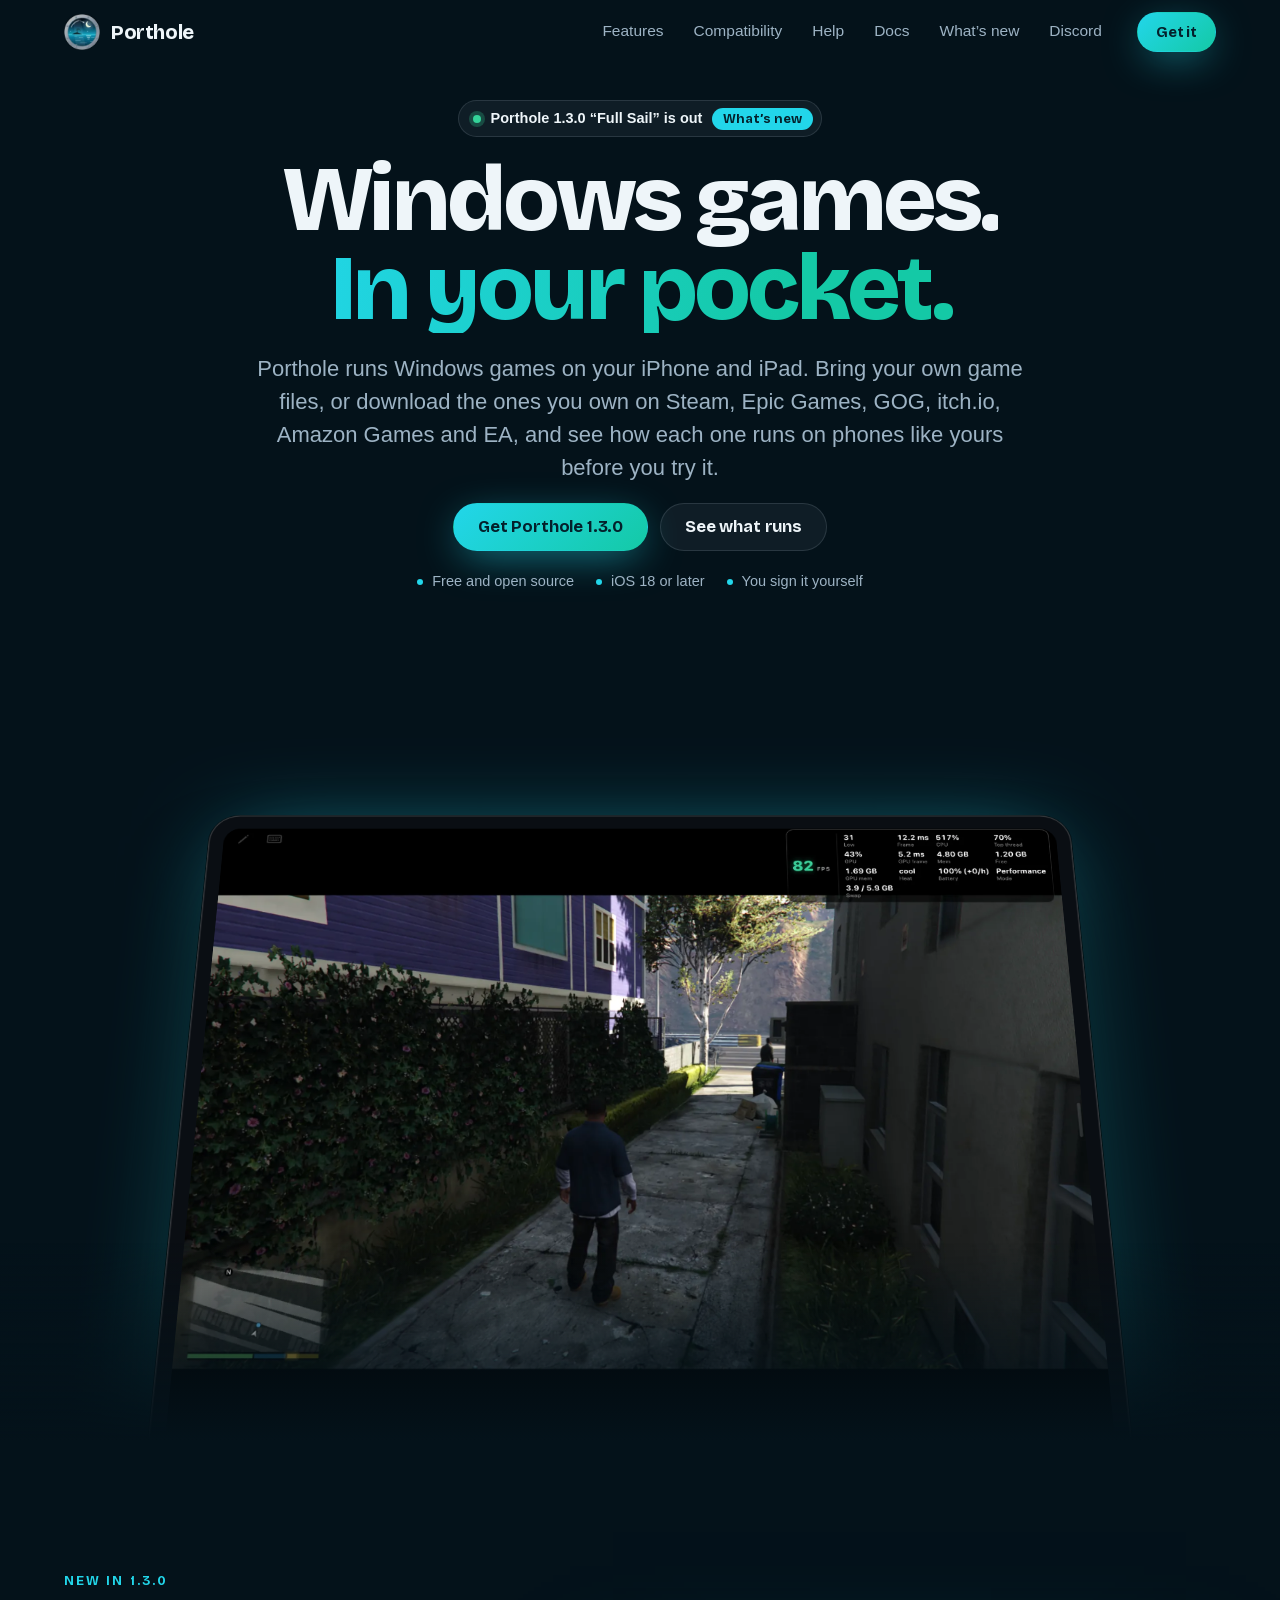
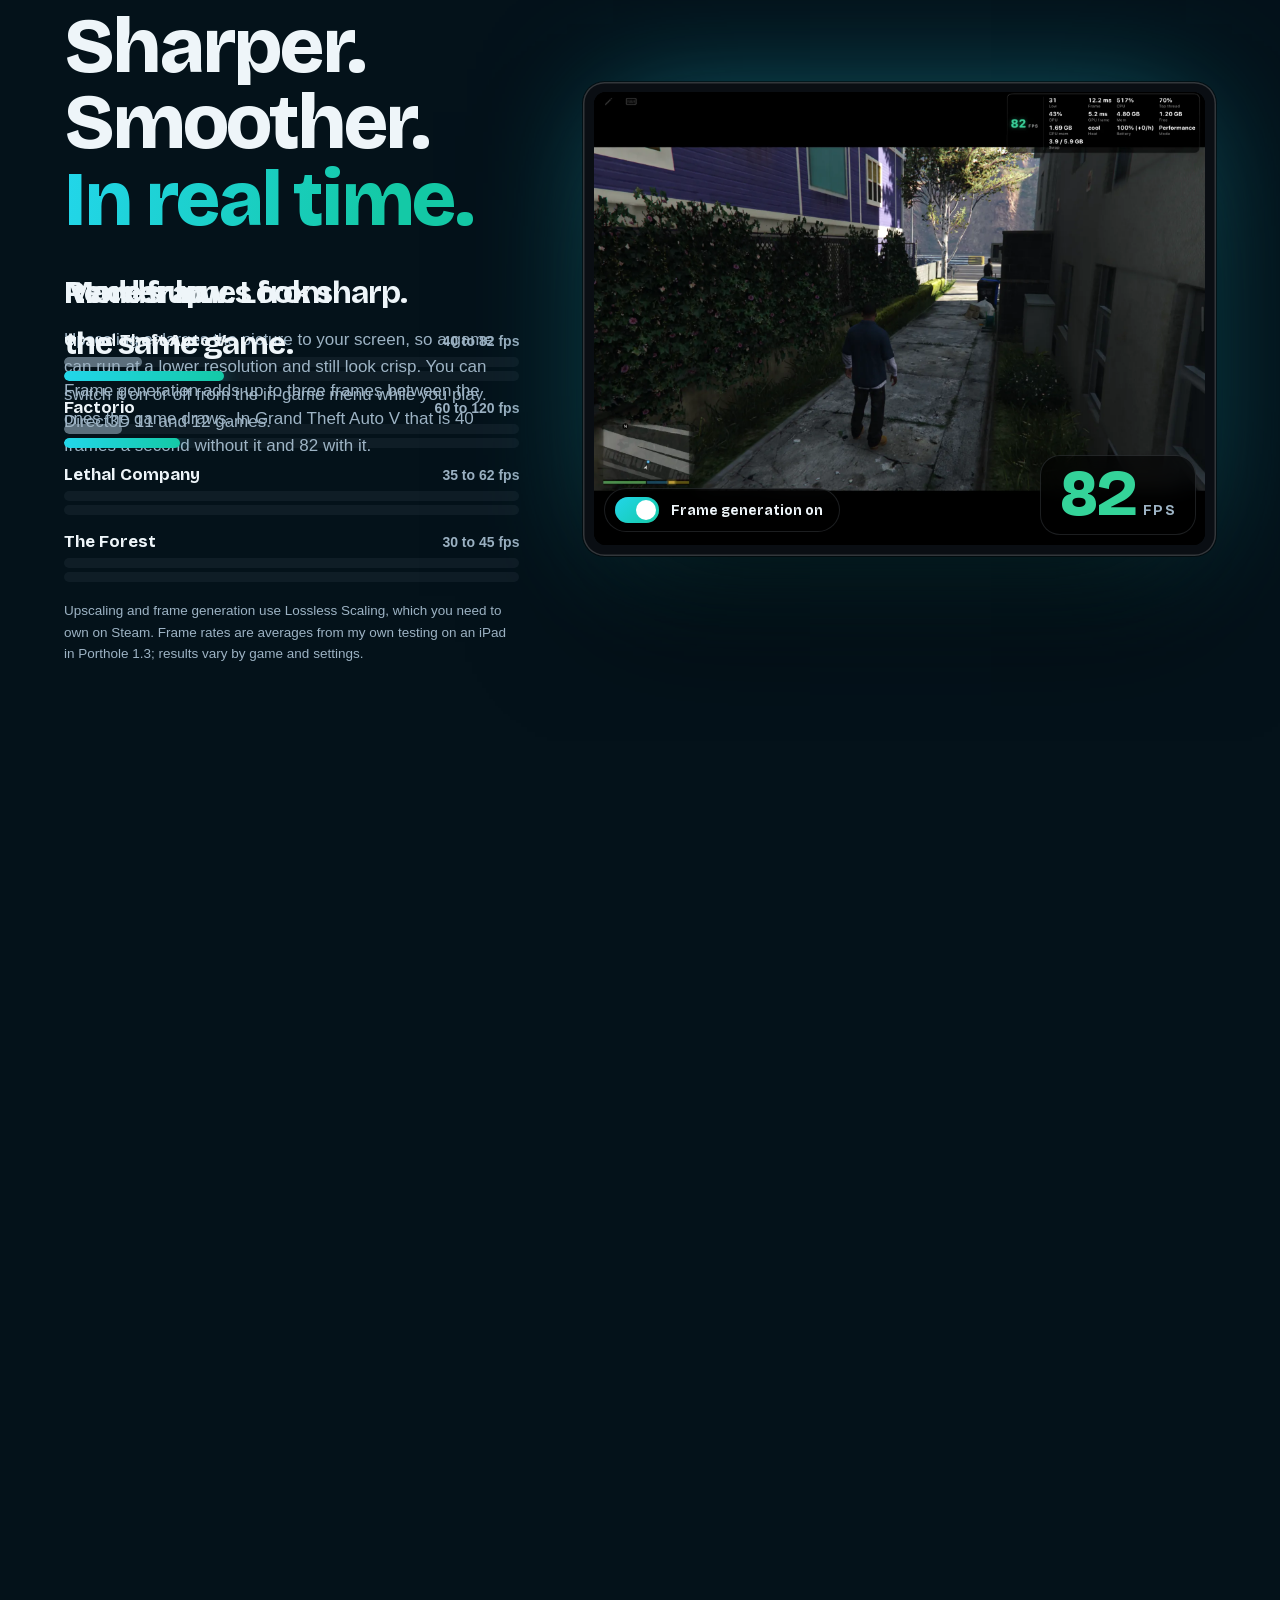
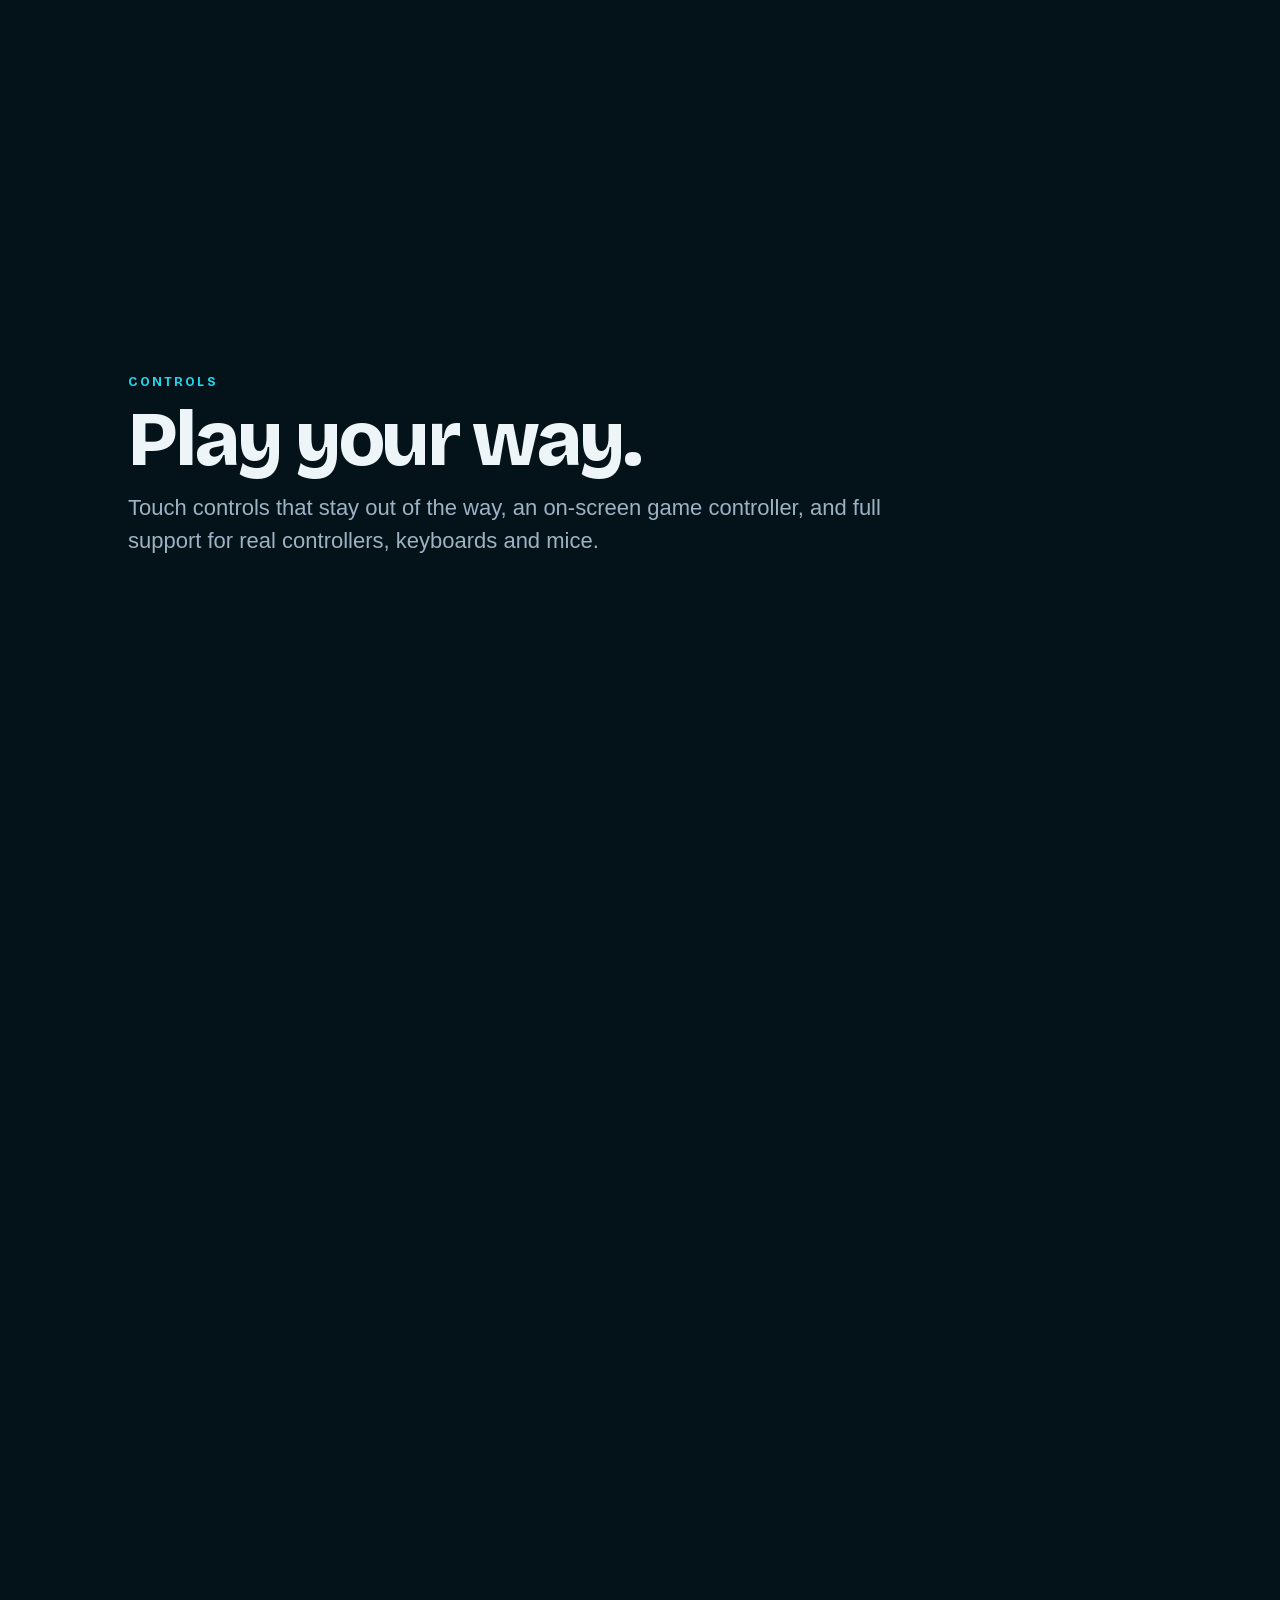
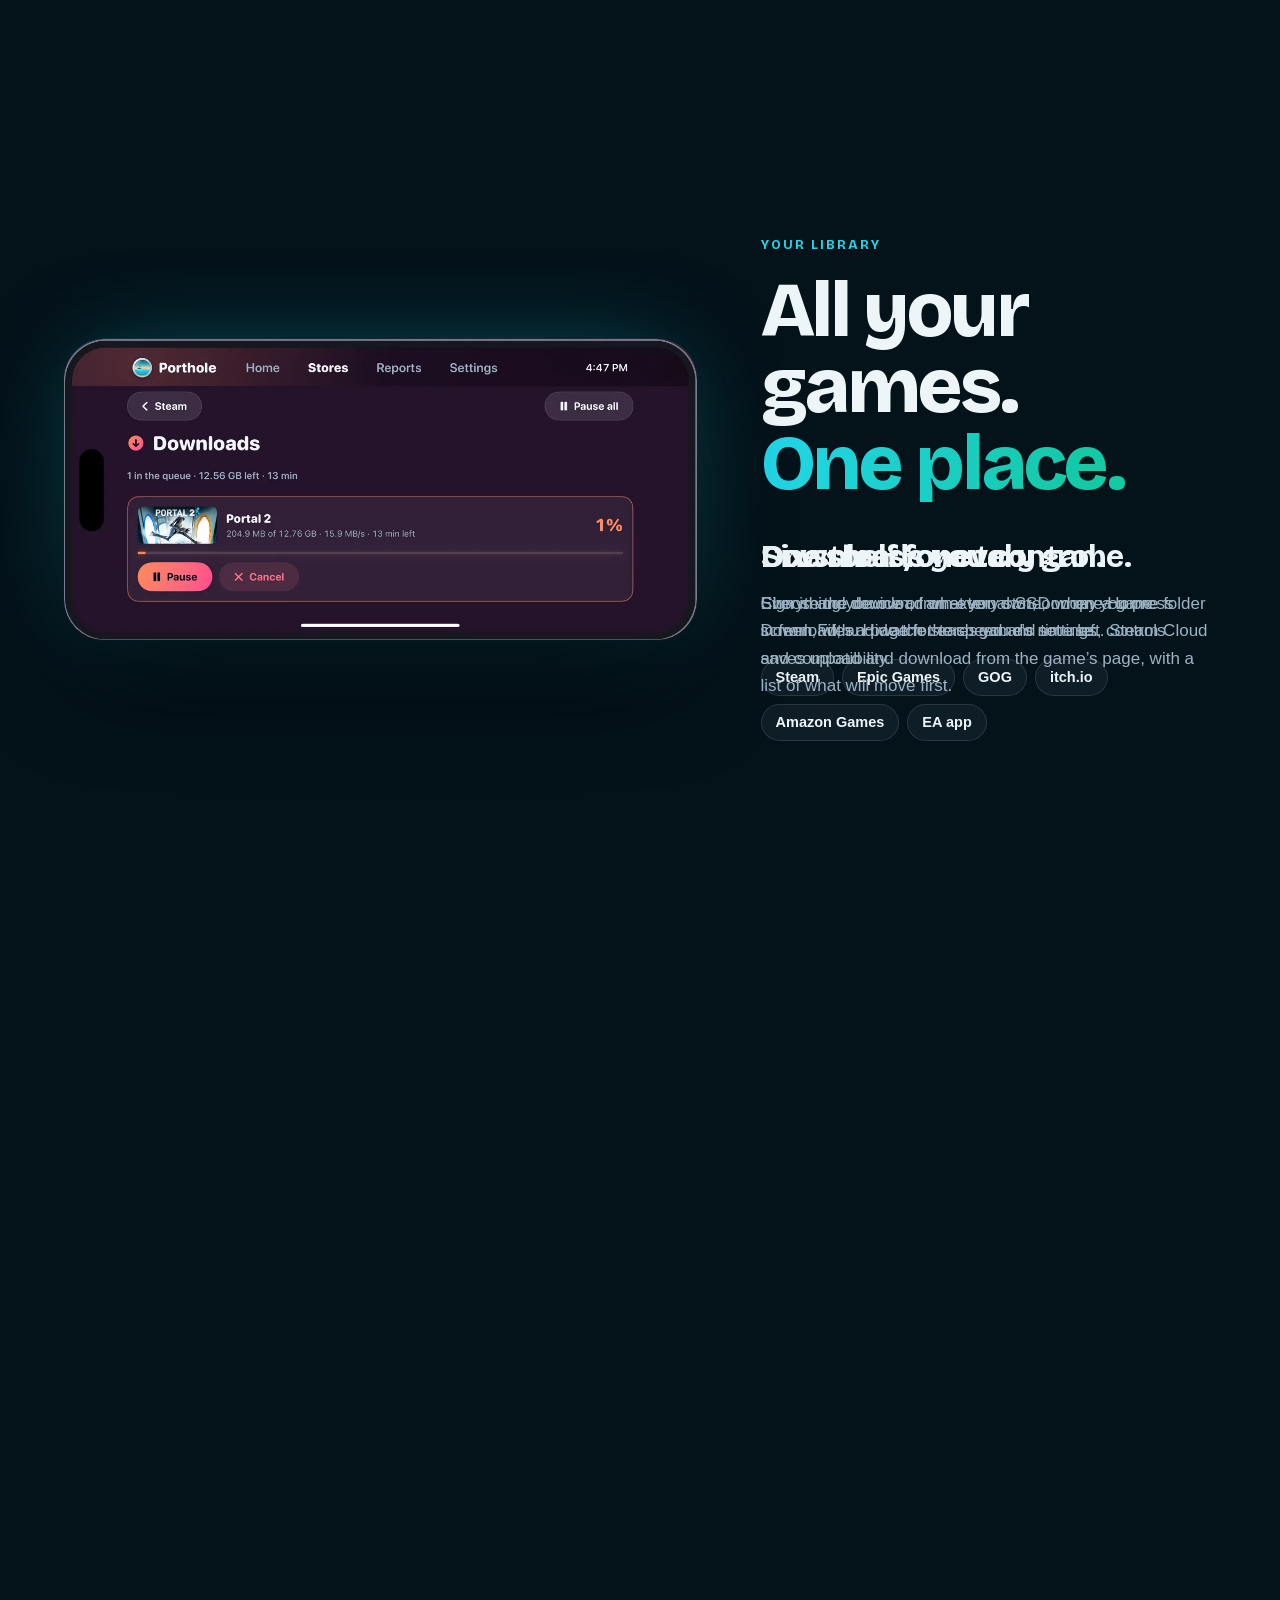
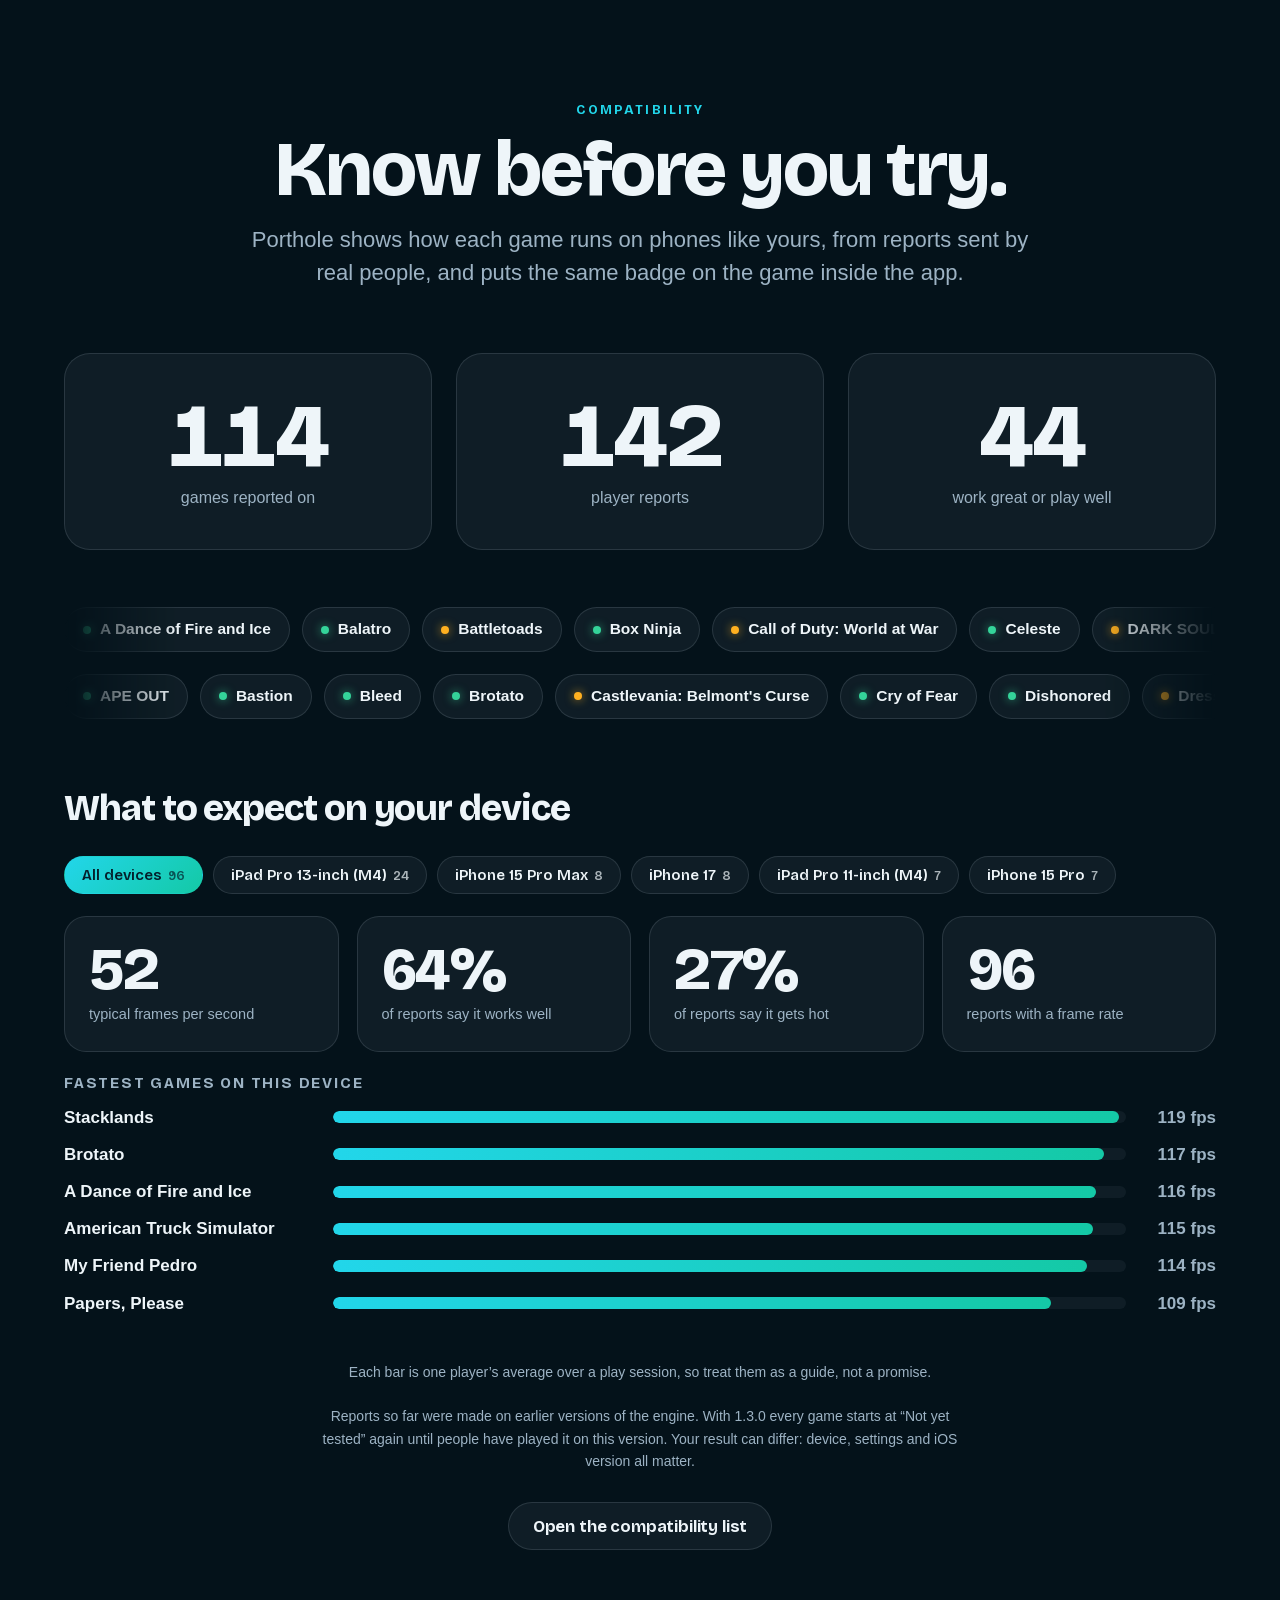
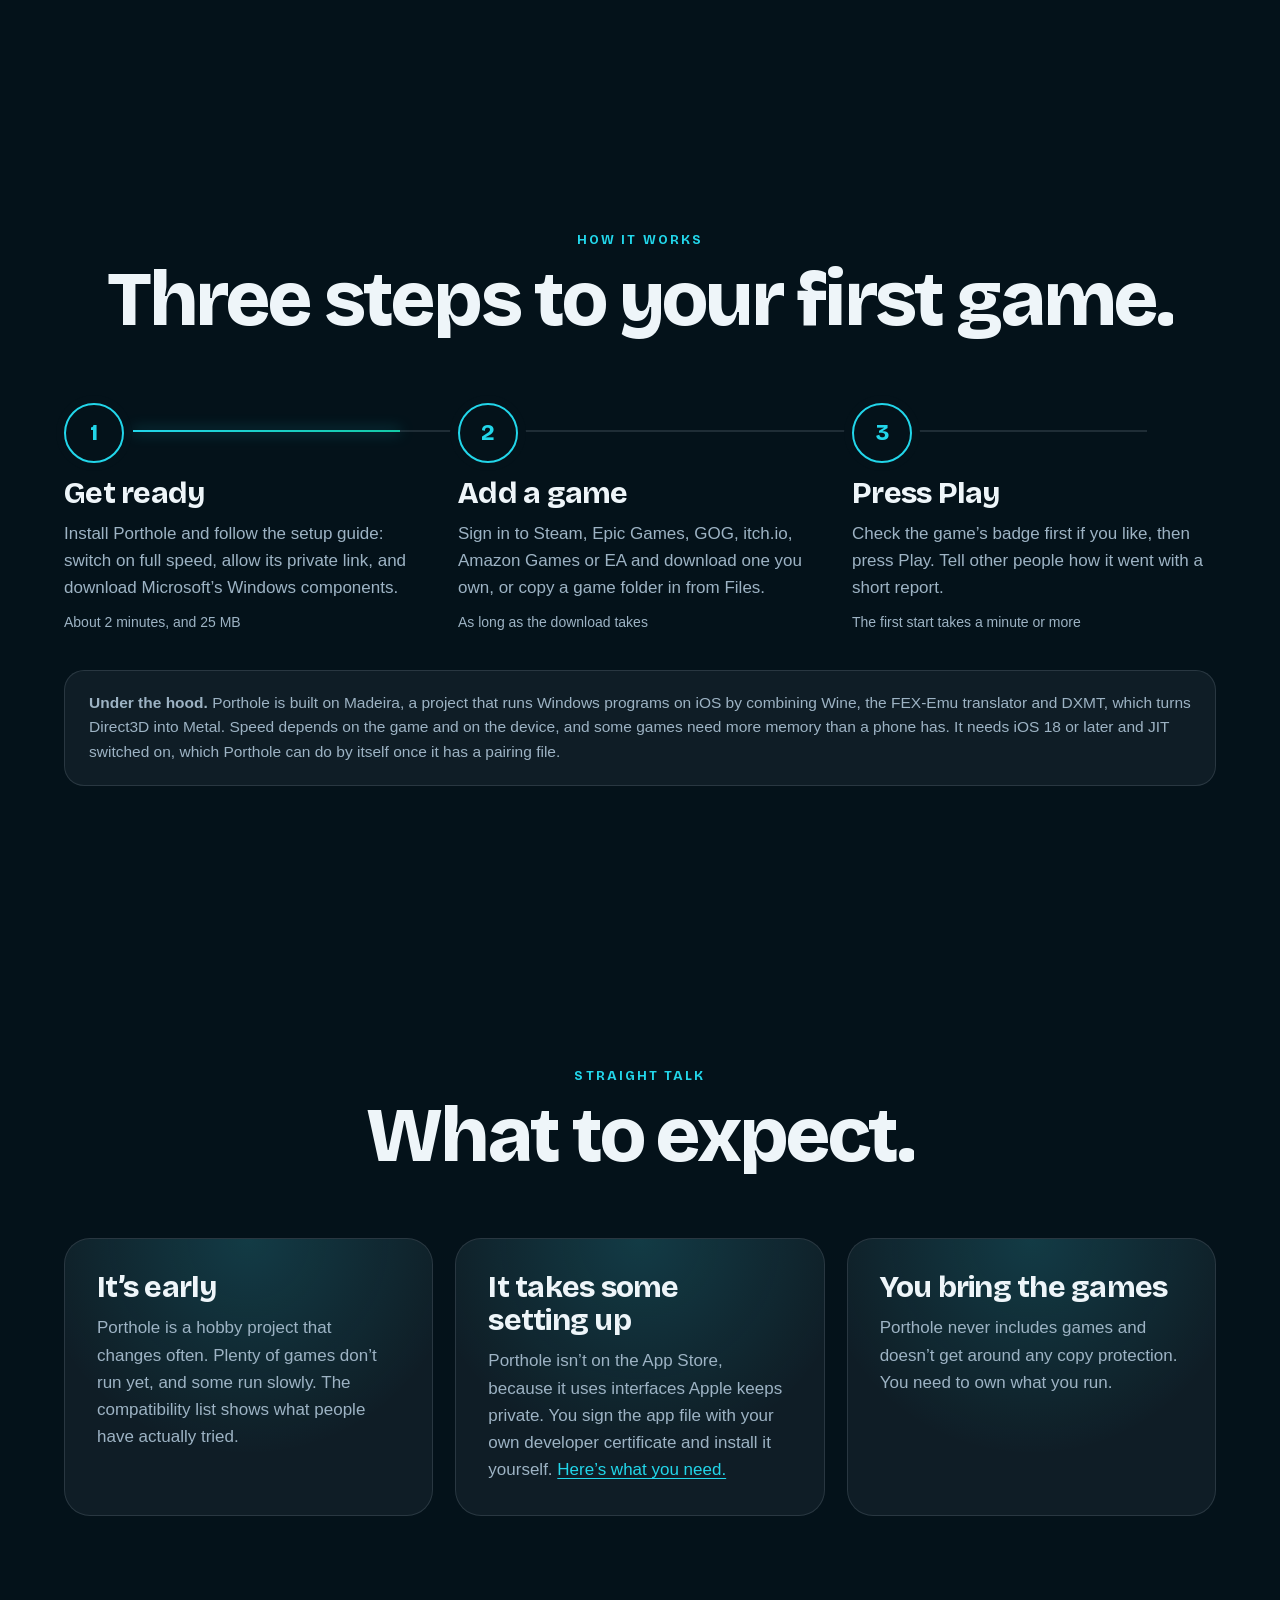
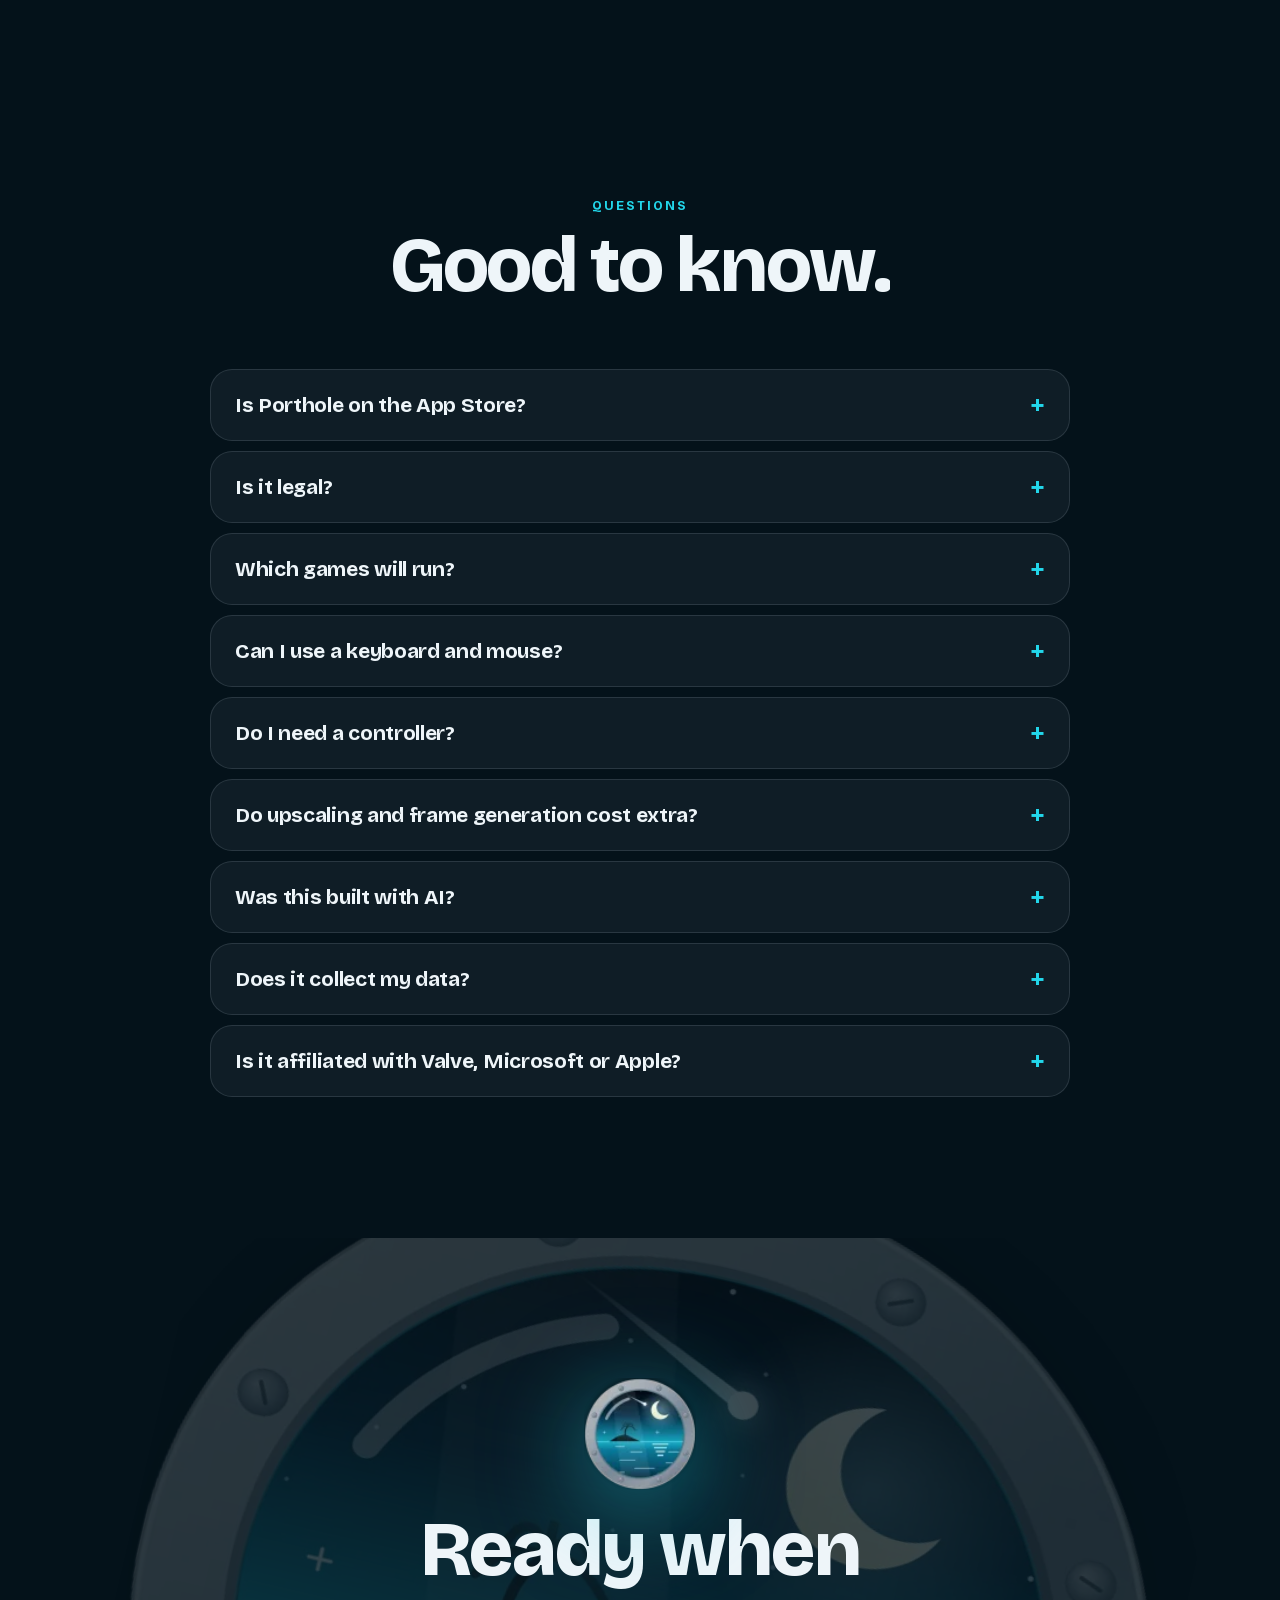
==== commit 34d63094: "Phone fixes: Controls row swipes normally, fps list no longer overlaps the footnote On phones the Co" ====
--- a/index.html
+++ b/index.html
@@ -21,7 +21,7 @@
 <script>document.documentElement.classList.add("js");if(window.matchMedia&&matchMedia("(prefers-reduced-motion: reduce)").matches)document.documentElement.classList.add("rm")</script>
 <script>try{var d=document.documentElement,t=localStorage.getItem("porthole-theme");if(t){d.dataset.theme=t;if(t==="custom"){var c=JSON.parse(localStorage.getItem("porthole-custom")||"{}");for(var k in c)d.style.setProperty(k,c[k])}}}catch(e){}</script>
 <link rel="preload" href="/fonts/bricolage-grotesque-latin.woff2" as="font" type="font/woff2" crossorigin>
-<link rel="stylesheet" href="/site2.css?v=20261112e">
+<link rel="stylesheet" href="/site2.css?v=20261112j">
 <script type="application/ld+json">
 {
  "@context": "https://schema.org",
@@ -250,7 +250,7 @@
   <nav aria-label="Footer"><a href="/download.html">Get it</a><a href="/changelog.html">What&rsquo;s new</a><a href="/gallery.html">Gallery</a><a href="/compat.html">Compatibility</a><a href="/help.html">Help</a><a href="/docs/">Docs</a><a href="/privacy.html">Privacy</a><a href="/trust.html">Trust</a><a href="/privacy.html#contact">Contact</a><a href="https://github.com/tylerkaska112/Porthole">GitHub</a><a href="https://discord.gg/N7PkdptTFn">Discord</a><a href="https://github.com/tylerkaska112/Porthole/issues/new/choose">Report a problem</a></nav></div>
   <p>Windows PC games on iPhone and iPad. A personal project. Not affiliated with or endorsed by Valve, Microsoft, Apple or any game publisher. Game and company names belong to their owners. Built with the help of AI.</p>
 </div></footer>
-<script src="/site2.js?v=20261112e" defer></script>
+<script src="/site2.js?v=20261112j" defer></script>
 <script src="/theme.js?v=20261034" defer></script>
 </body>
 </html>
--- a/site2.css
+++ b/site2.css
@@ -128,8 +128,8 @@
 .step { display: grid; gap: 8px; }
 .step h3 { font-size: clamp(22px, 2.5vw, 32px); }
 .step p { color: var(--dim); max-width: 32em; }
-.js:not(.rm) .steps { position: relative; display: block; min-height: var(--sh, 15.5rem); }
-.js:not(.rm) .step { position: absolute; inset: 0 0 auto 0;
+.js:not(.rm) .steps { position: relative; display: grid; }
+.js:not(.rm) .step { grid-area: 1 / 1; align-content: start;
   --in: clamp(0, (var(--p, 0) - var(--a)) * 14, 1); --out: clamp(0, (var(--b) - var(--p, 0)) * 14, 1);
   opacity: calc(var(--in) * var(--out)); transform: translate3d(0, calc((1 - var(--in)) * 44px - (1 - var(--out)) * 44px), 0); pointer-events: none; }
 .js:not(.rm) .step.hold { --out: 1; }   /* the last step stays */
@@ -138,7 +138,6 @@
   .split, .split.flip { grid-template-columns: 1fr; gap: 20px; }
   .split.flip .copy { order: 0; }
   .js:not(.rm) .stick { padding-top: calc(var(--nav) + 1vh); align-content: start; }
-  .js:not(.rm) .steps { min-height: 14.5rem; }
   .js:not(.rm) .stick .copy { gap: 10px; }
   .js:not(.rm) .stick .note { font-size: 12px; line-height: 1.4; }
   .copy .h2 { font-size: clamp(30px, 8.4vw, 44px); }
@@ -169,7 +168,7 @@
 .bar-row .fill { position: absolute; inset: 0 auto 0 0; width: calc(var(--w) * 1% * var(--g)); border-radius: inherit; background: color-mix(in srgb, var(--dim) 55%, transparent); }
 .bar-row .fill.on { background: linear-gradient(90deg, var(--accent), var(--accent2)); box-shadow: 0 0 18px color-mix(in srgb, var(--accent) 50%, transparent); }
 @media (max-width: 900px) {
-  .fg-device { width: 100%; max-width: min(560px, 100%, calc(32svh * 1.33)); margin-inline: auto; }
+  .fg-device { width: 100%; max-width: min(560px, 100%, max(170px, calc((100svh - 590px) * 1.42))); margin-inline: auto; }
   .fps b { font-size: 30px; } .fps { padding: 4px 12px 6px; }
   .fg-toggle { font-size: 12px; padding: 5px 12px 5px 7px; }
 }
@@ -300,3 +299,30 @@
   .tiles { grid-template-columns: repeat(2, 1fr); }
   .rank li { grid-template-columns: 1fr auto; } .rank .br { grid-column: 1 / -1; grid-row: 2; }
 }
+
+/* Phones: the Controls cards are a plain swipeable row. A pinned, scroll-moved row left blank stretches on real phones. */
+@media (max-width: 900px) {
+  .js:not(.rm) .track:has(> .rail-stick) { height: auto; }
+  .js:not(.rm) .rail-stick { position: relative; height: auto; overflow: visible; padding: var(--space) 0; align-content: start; }
+  .js:not(.rm) .rail { transform: none; will-change: auto; width: 100%; min-width: 0; overflow-x: auto; overscroll-behavior-x: contain; scroll-snap-type: x mandatory;
+    scroll-padding-inline: var(--gutter); -webkit-overflow-scrolling: touch; scrollbar-width: none; padding-bottom: 6px; }
+  .js:not(.rm) .rail::-webkit-scrollbar { display: none; }
+  .js:not(.rm) .rail .hcard { scroll-snap-align: start; min-height: 0; }
+  .js:not(.rm) .rail .hcard .art { aspect-ratio: 5 / 3; }
+}
+
+@media (max-width: 900px) {
+  .js:not(.rm) .stick .bars { gap: 8px; margin-top: 0; }
+  .js:not(.rm) .stick .bar-row { gap: 4px; }
+  .js:not(.rm) .stick .bar-row header { font-size: 15px; }
+  .js:not(.rm) .stick .bar-row header span { font-size: 13px; }
+  .js:not(.rm) .stick .bar-row .track-b { height: 8px; }
+  .js:not(.rm) .stick .step h3 { font-size: 20px; }
+  .js:not(.rm) .stick .step { gap: 6px; }
+  .fg-device { max-width: min(560px, 100%, max(160px, calc((100svh - 600px) * 1.42))); }
+}
+@media (max-width: 520px) {
+  .fg-toggle { font-size: 11px; gap: 8px; padding: 4px 10px 4px 5px; left: 2.4%; }
+  .fg-toggle i { width: 36px; height: 22px; } .fg-toggle i::after { width: 16px; height: 16px; top: 3px; left: calc(3px + var(--sw) * 14px); }
+  .fps { right: 2.4%; } .fps b { font-size: 26px; } .fps small { font-size: 11px; }
+}
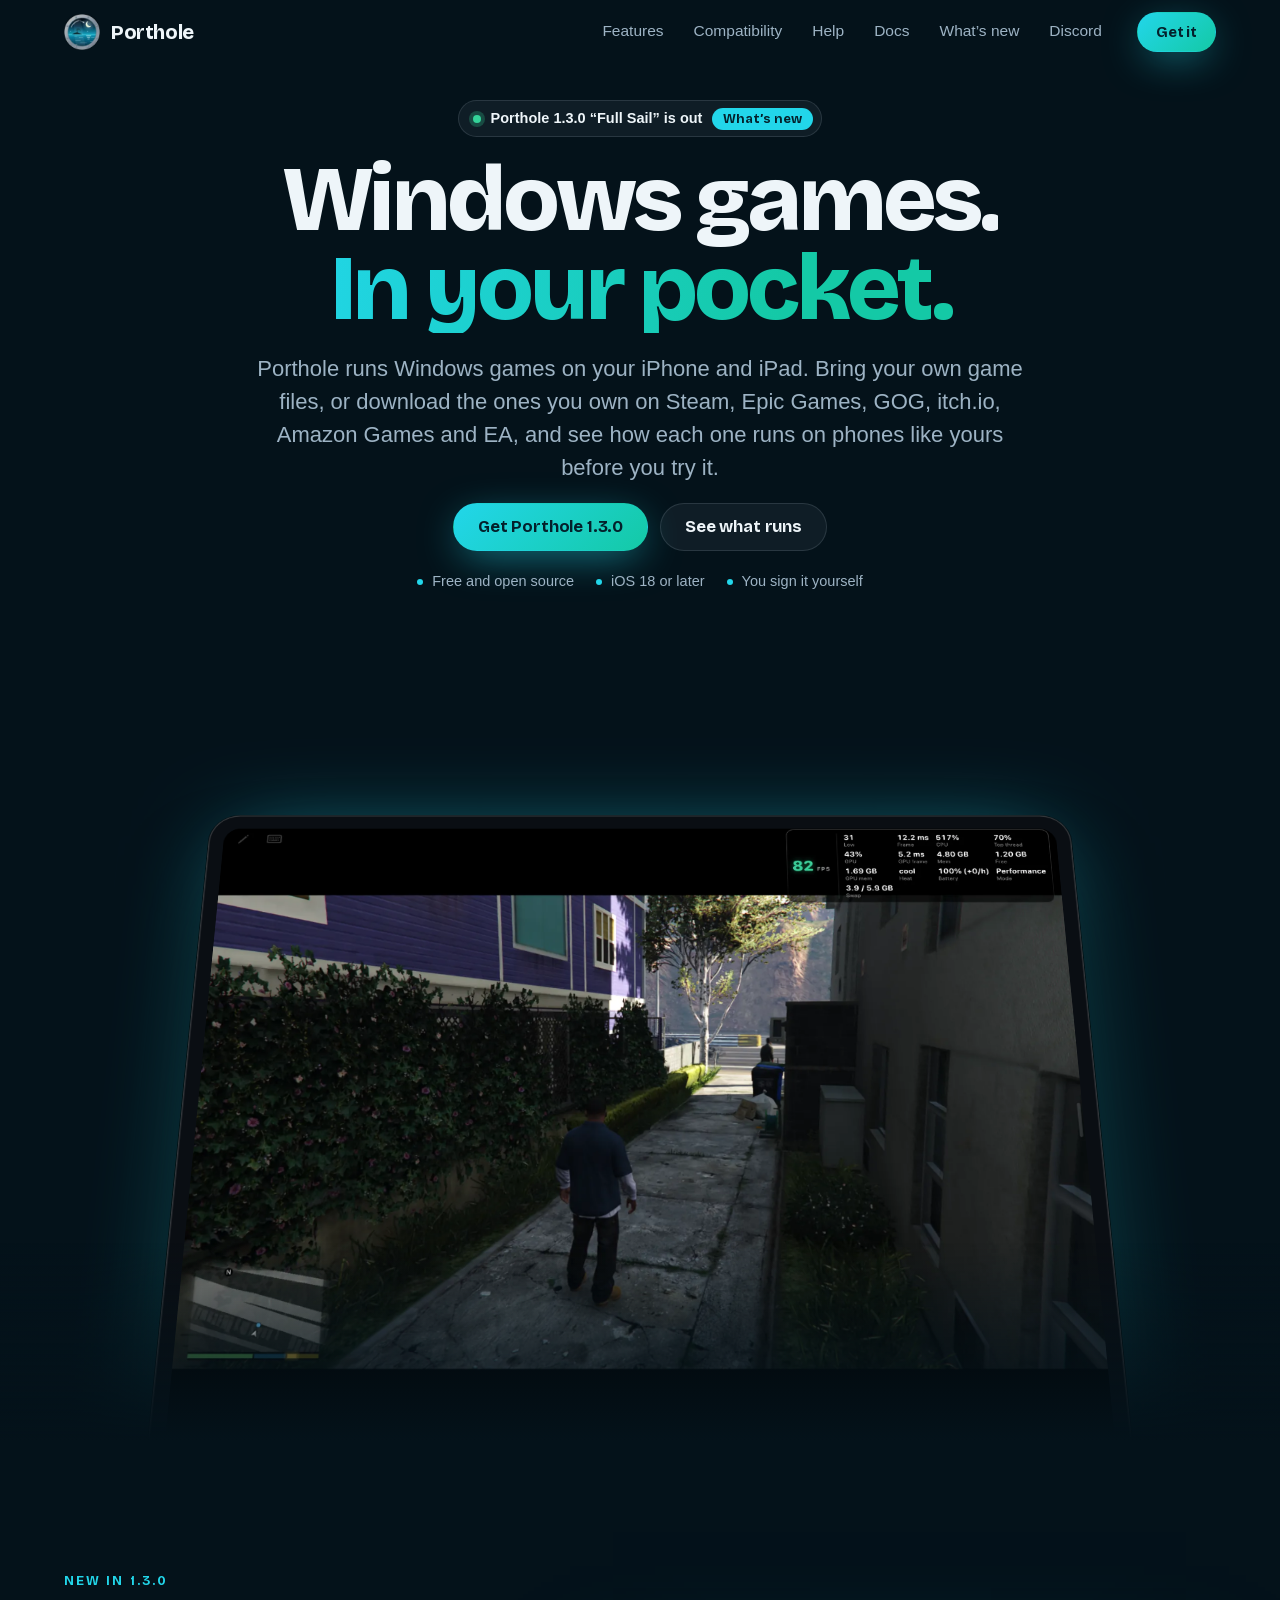
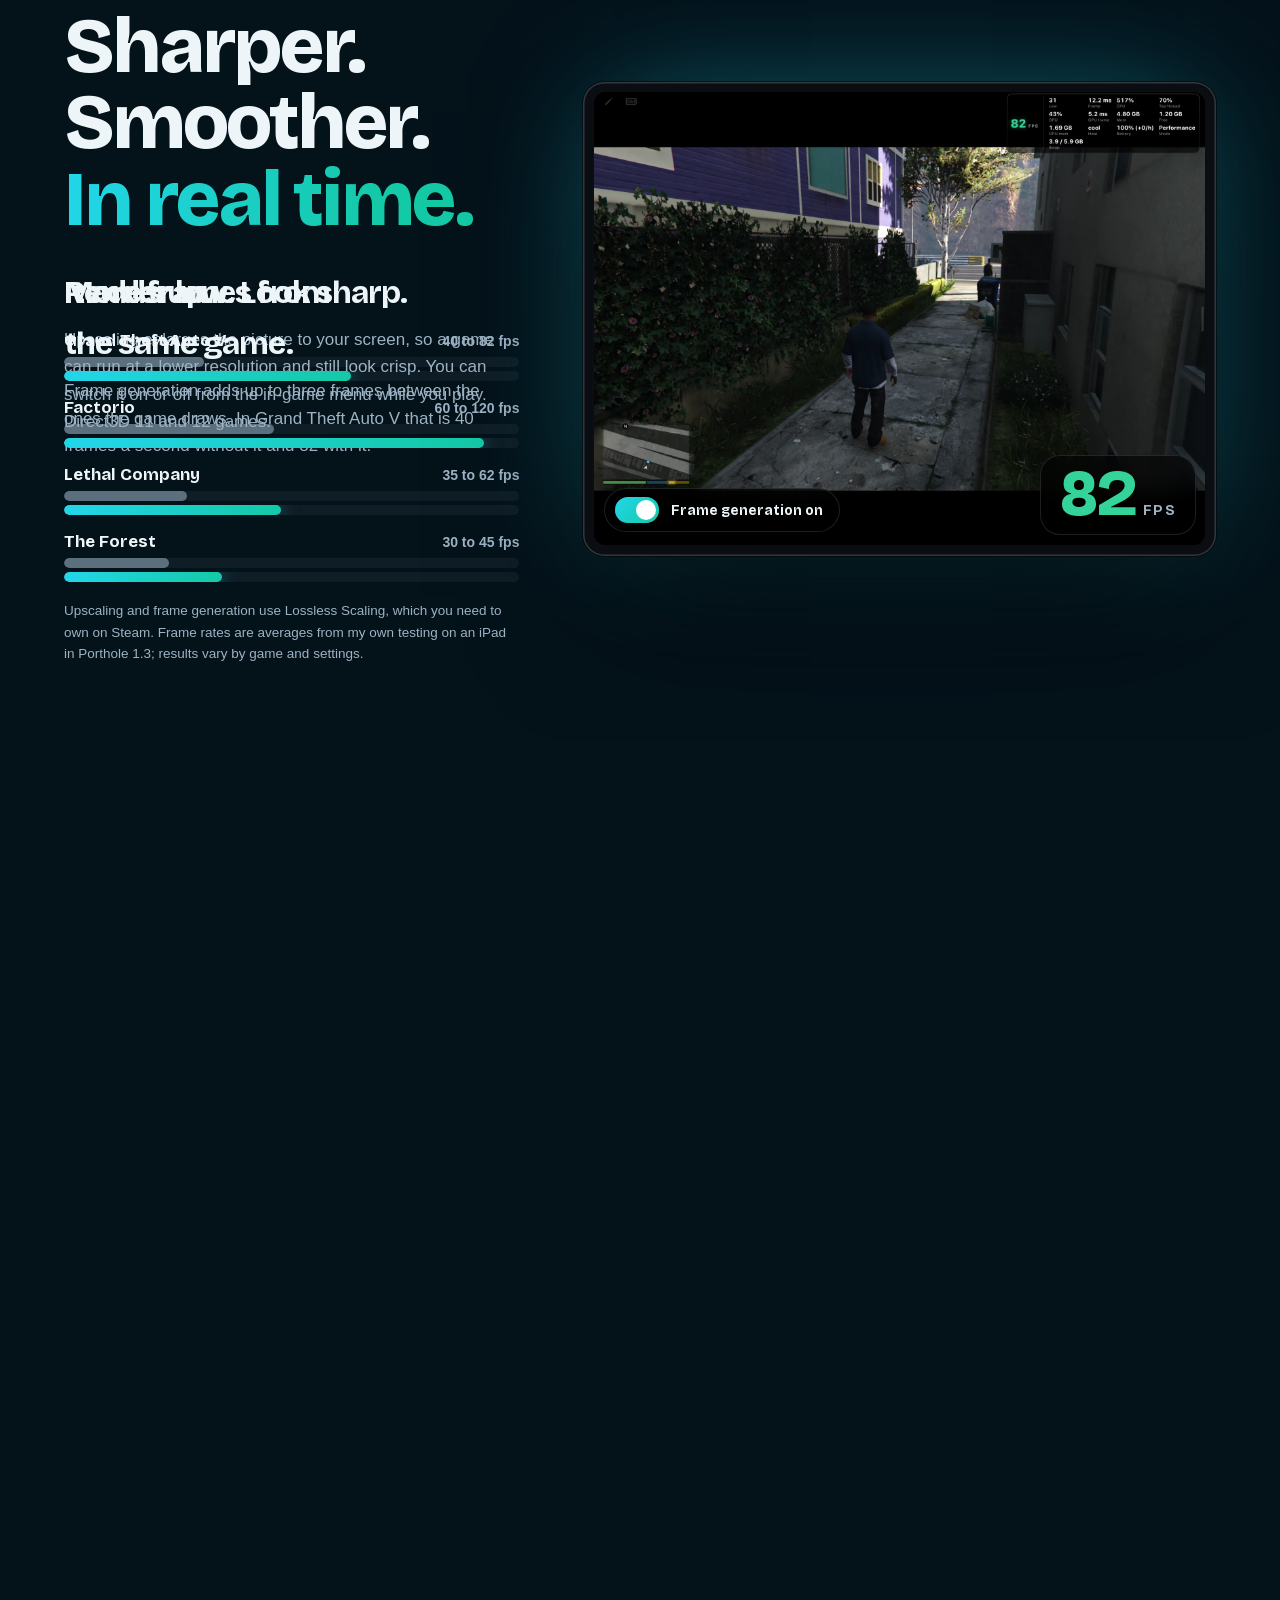
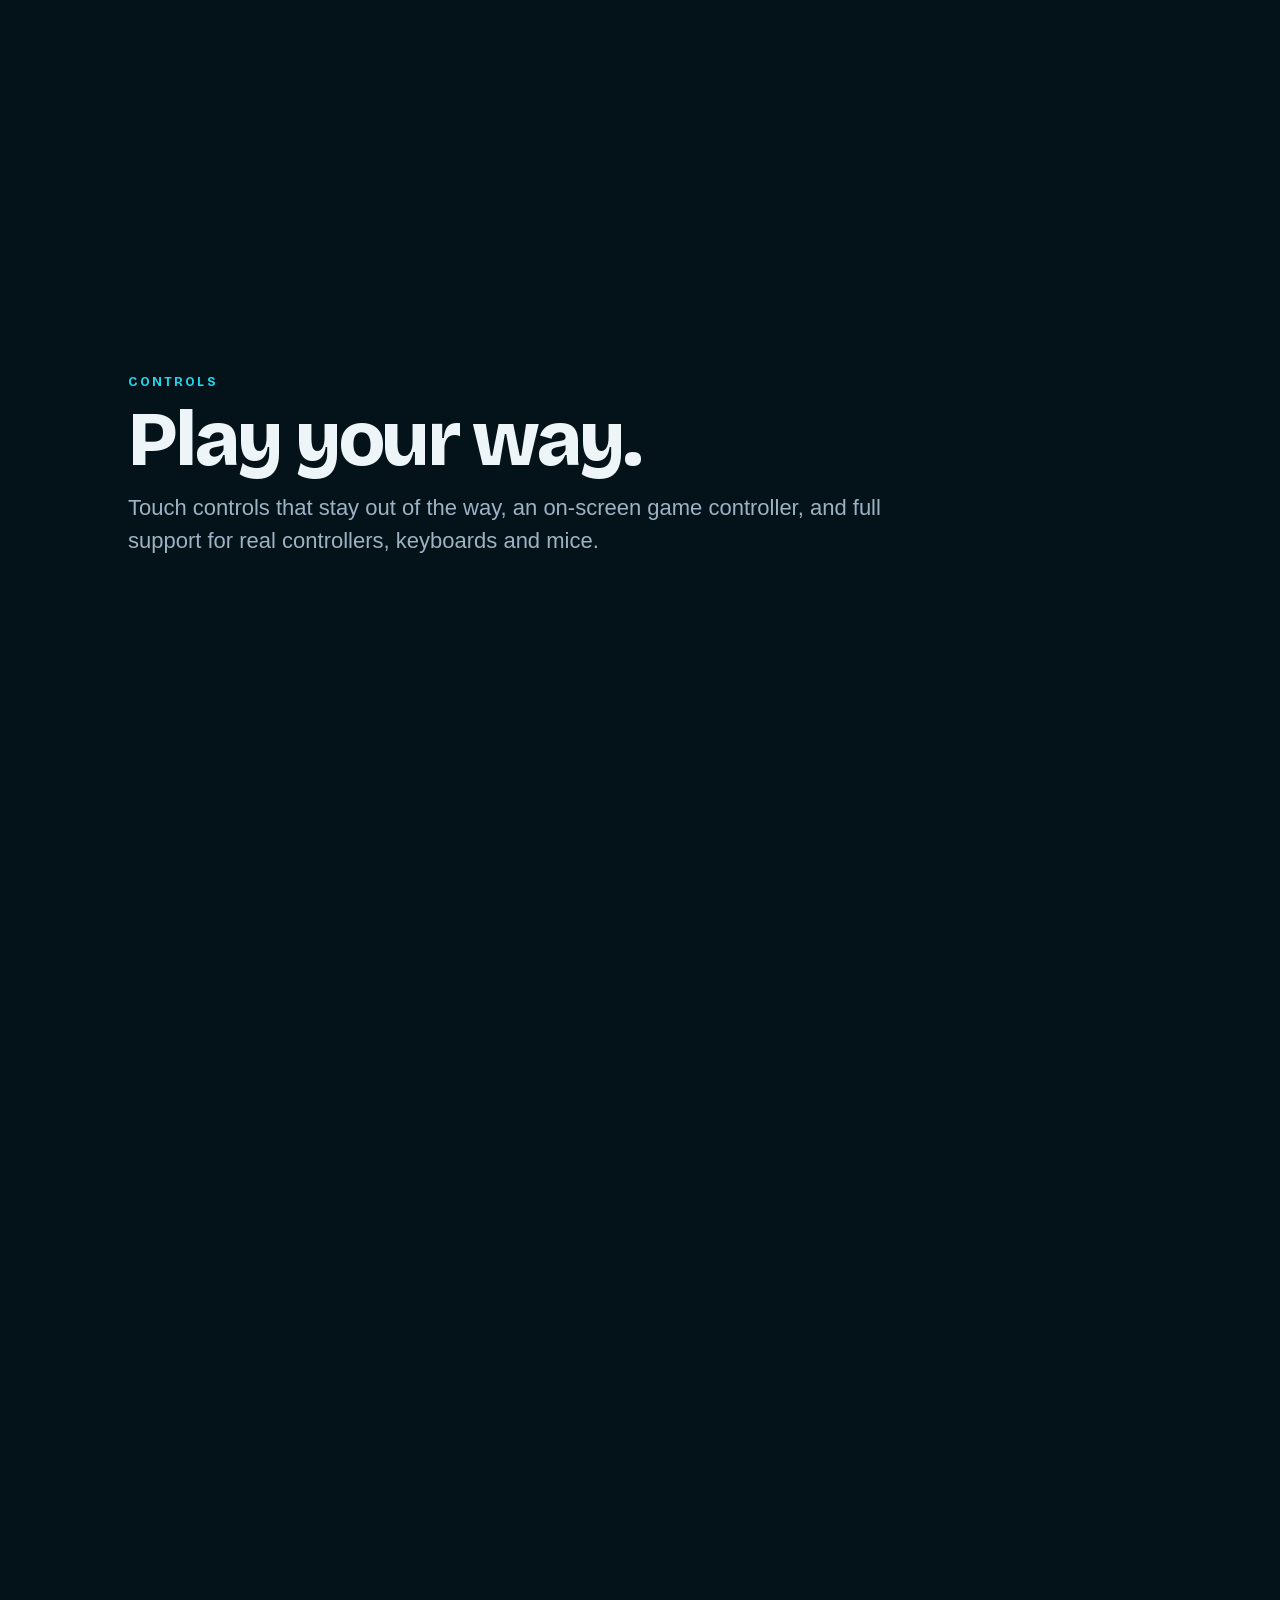
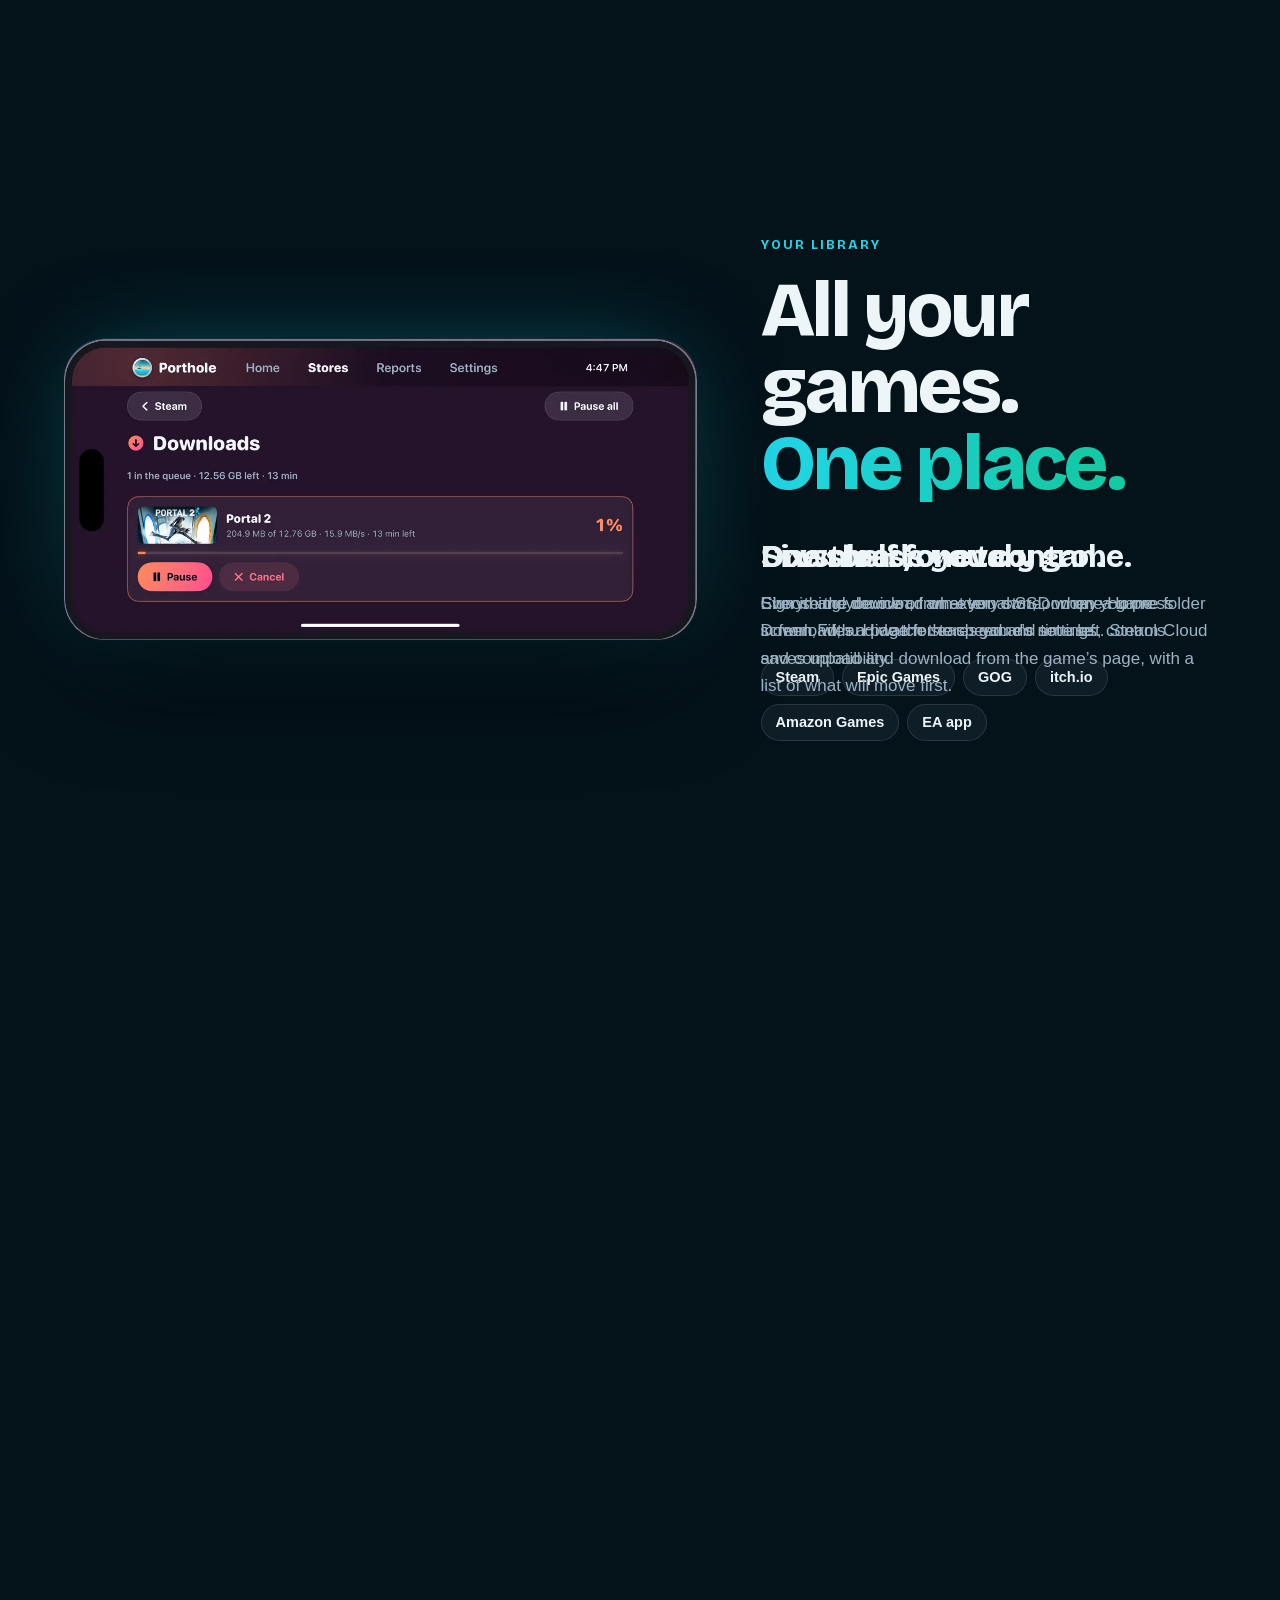
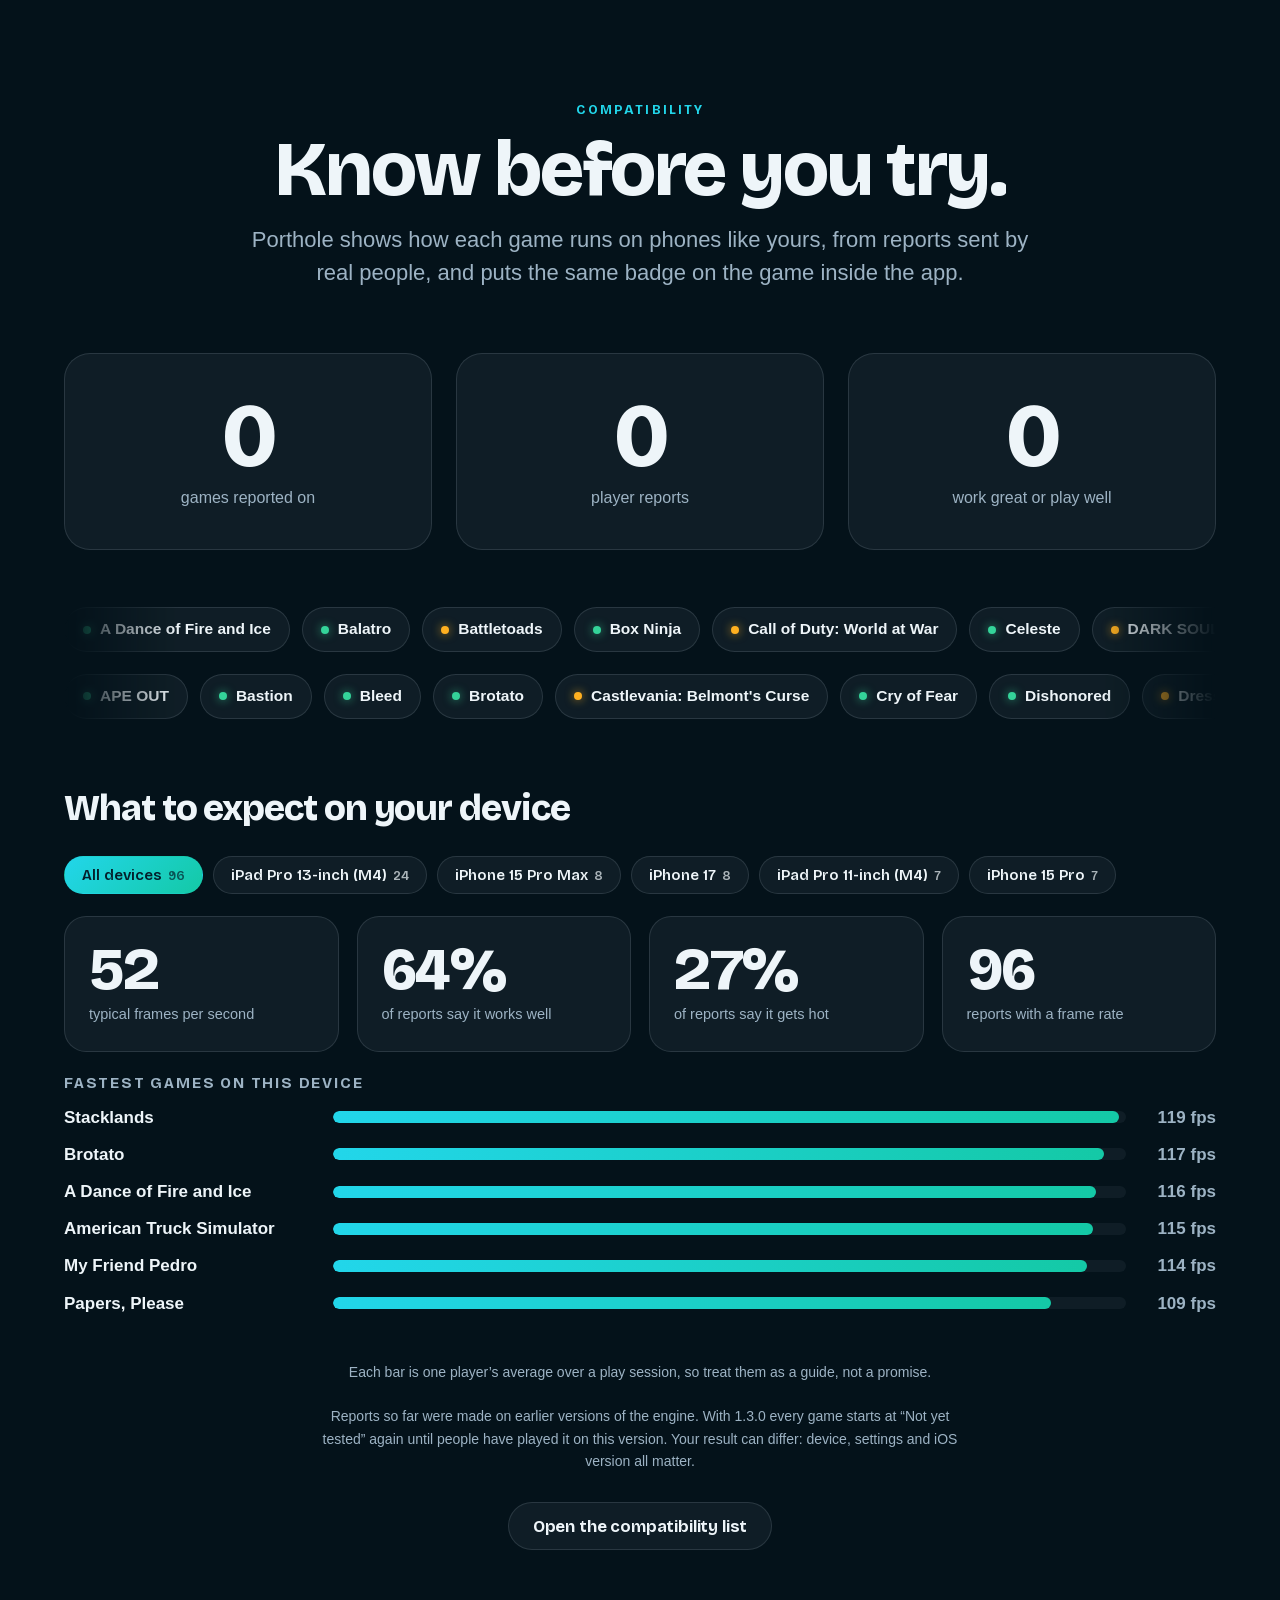
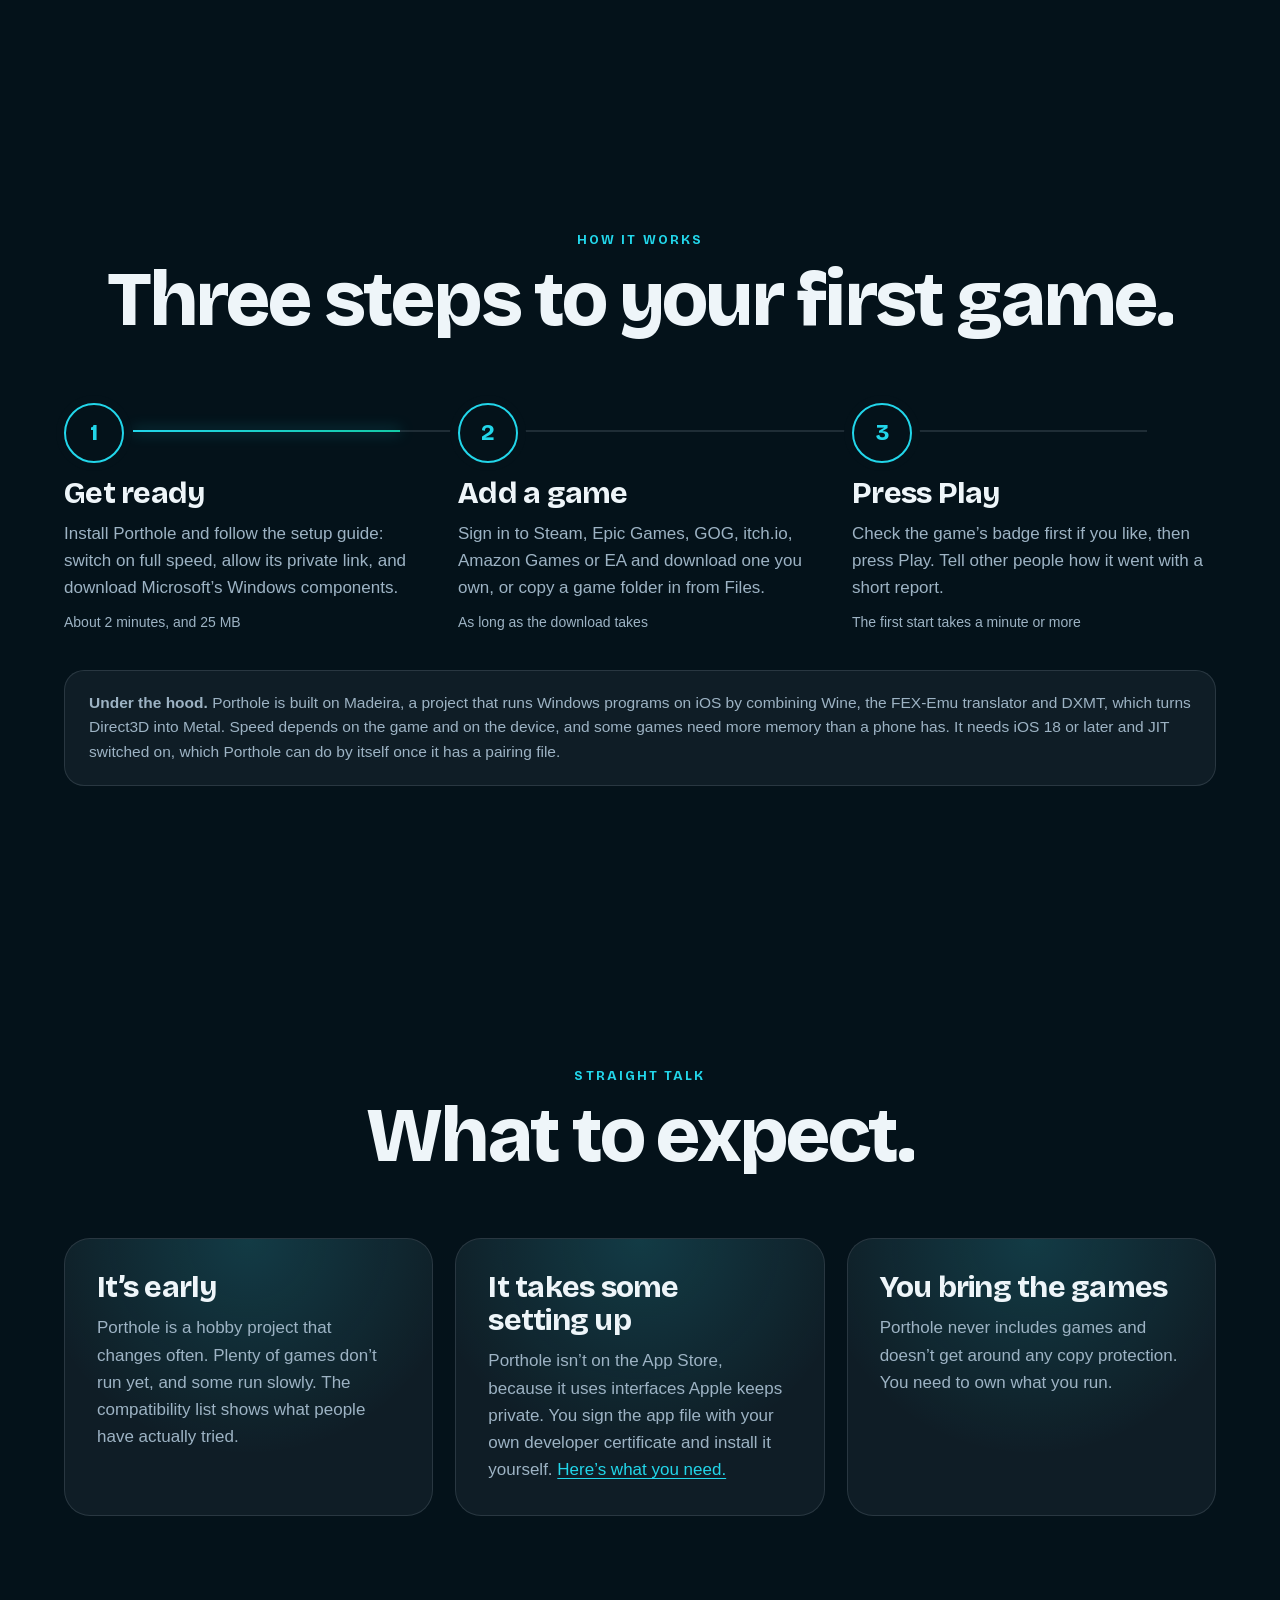
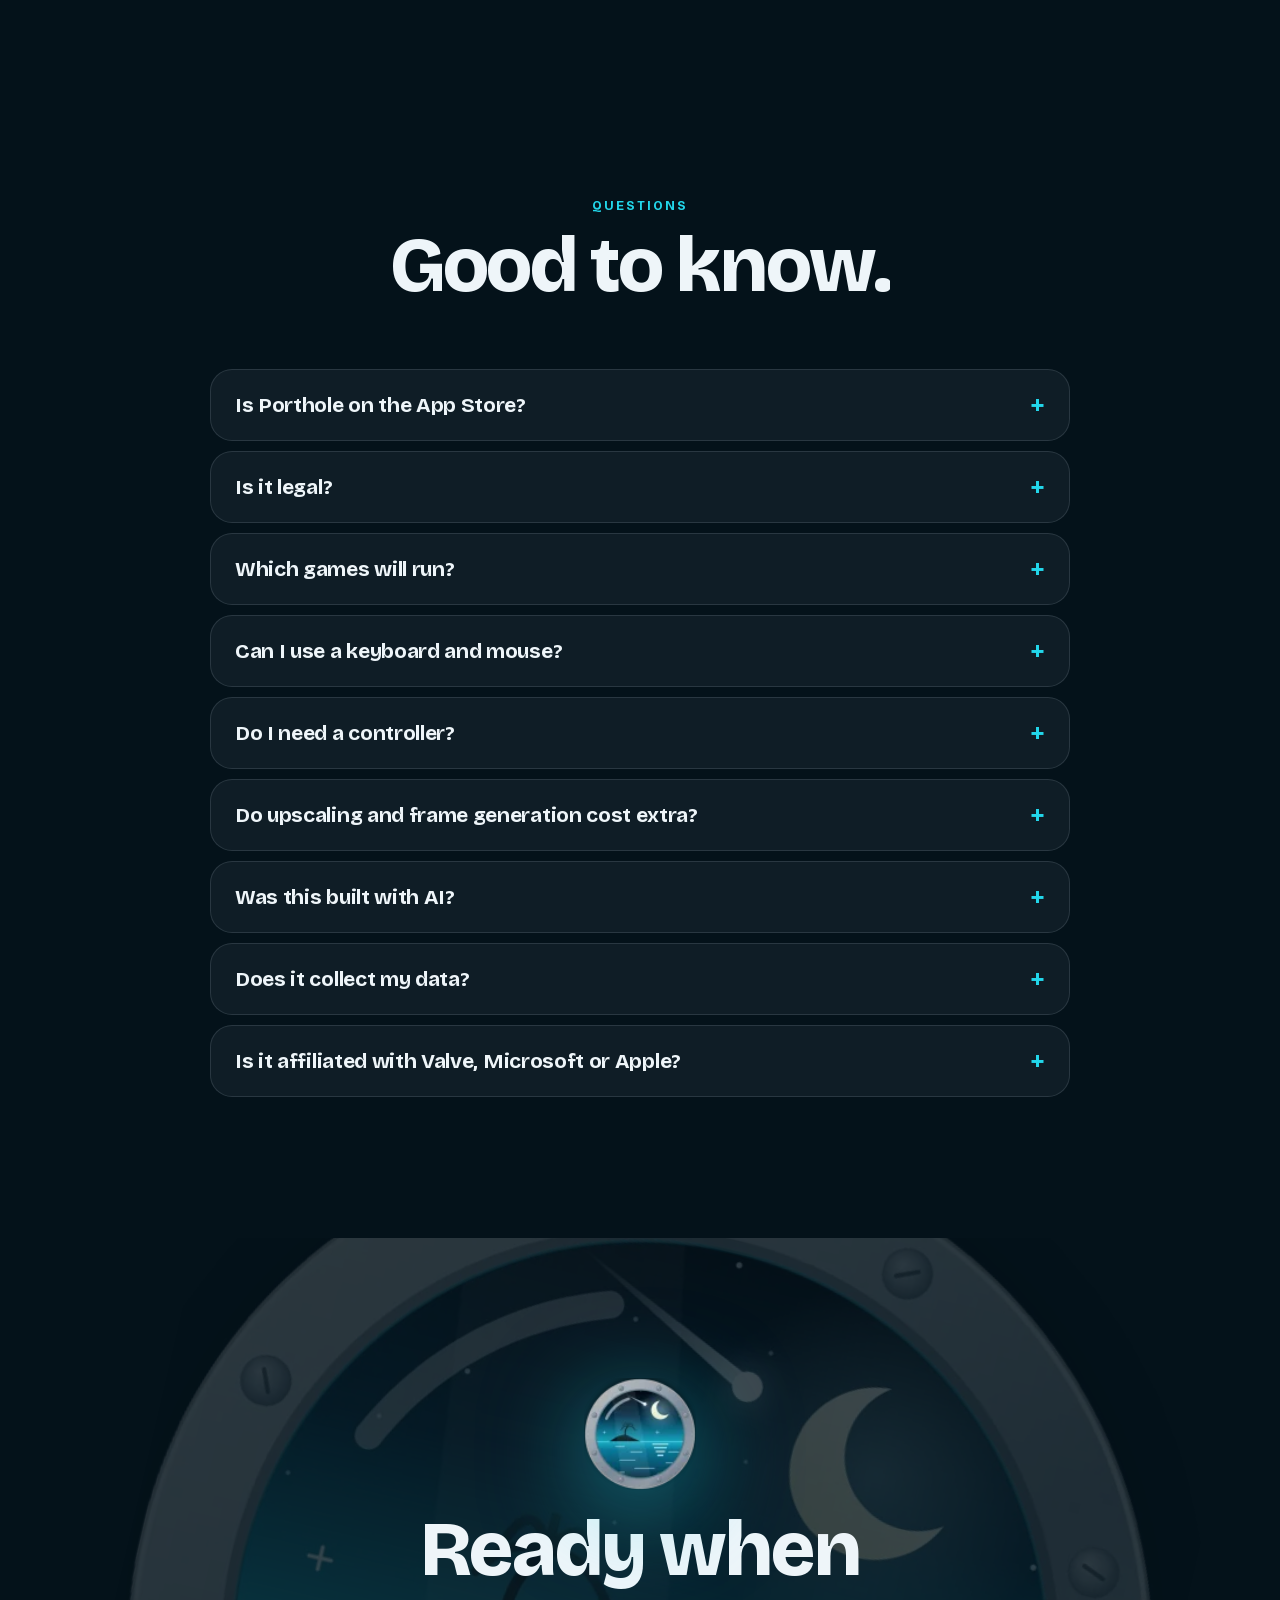
==== commit 81198885: "Phones: Controls cards follow the scroll again, closing picture is no longer stretched The Controls " ====
--- a/index.html
+++ b/index.html
@@ -21,7 +21,7 @@
 <script>document.documentElement.classList.add("js");if(window.matchMedia&&matchMedia("(prefers-reduced-motion: reduce)").matches)document.documentElement.classList.add("rm")</script>
 <script>try{var d=document.documentElement,t=localStorage.getItem("porthole-theme");if(t){d.dataset.theme=t;if(t==="custom"){var c=JSON.parse(localStorage.getItem("porthole-custom")||"{}");for(var k in c)d.style.setProperty(k,c[k])}}}catch(e){}</script>
 <link rel="preload" href="/fonts/bricolage-grotesque-latin.woff2" as="font" type="font/woff2" crossorigin>
-<link rel="stylesheet" href="/site2.css?v=20261112j">
+<link rel="stylesheet" href="/site2.css?v=20261112k">
 <script type="application/ld+json">
 {
  "@context": "https://schema.org",
@@ -250,7 +250,7 @@
   <nav aria-label="Footer"><a href="/download.html">Get it</a><a href="/changelog.html">What&rsquo;s new</a><a href="/gallery.html">Gallery</a><a href="/compat.html">Compatibility</a><a href="/help.html">Help</a><a href="/docs/">Docs</a><a href="/privacy.html">Privacy</a><a href="/trust.html">Trust</a><a href="/privacy.html#contact">Contact</a><a href="https://github.com/tylerkaska112/Porthole">GitHub</a><a href="https://discord.gg/N7PkdptTFn">Discord</a><a href="https://github.com/tylerkaska112/Porthole/issues/new/choose">Report a problem</a></nav></div>
   <p>Windows PC games on iPhone and iPad. A personal project. Not affiliated with or endorsed by Valve, Microsoft, Apple or any game publisher. Game and company names belong to their owners. Built with the help of AI.</p>
 </div></footer>
-<script src="/site2.js?v=20261112j" defer></script>
+<script src="/site2.js?v=20261112k" defer></script>
 <script src="/theme.js?v=20261034" defer></script>
 </body>
 </html>
--- a/site2.css
+++ b/site2.css
@@ -256,7 +256,7 @@
 
 /* Get it */
 .get { text-align: center; position: relative; overflow: clip; }
-.get .ring { position: absolute; left: 50%; top: 50%; width: min(120vw, 1100px); aspect-ratio: 1; translate: -50% -50%; opacity: .22; pointer-events: none; transform: rotate(calc(var(--vp, 0) * 40deg)) scale(calc(.9 + var(--vp, 0) * .15)); }
+.get .ring { position: absolute; left: 50%; top: 50%; width: min(120vw, 1100px); height: auto; aspect-ratio: 1; translate: -50% -50%; opacity: .22; pointer-events: none; transform: rotate(calc(var(--vp, 0) * 40deg)) scale(calc(.9 + var(--vp, 0) * .15)); }
 .get .inner { position: relative; display: grid; justify-items: center; gap: 22px; }
 .get img.mark { width: 112px; height: 112px; filter: drop-shadow(0 20px 50px color-mix(in srgb, var(--accent) 55%, transparent)); }
 .early { max-width: 42em; margin: 6px auto 0; padding: 14px 20px; border-radius: 18px; background: color-mix(in srgb, var(--warm) 10%, transparent); border: 1px solid color-mix(in srgb, var(--warm) 35%, transparent); font-size: 14.5px; color: var(--text); }
@@ -300,16 +300,6 @@
   .rank li { grid-template-columns: 1fr auto; } .rank .br { grid-column: 1 / -1; grid-row: 2; }
 }
 
-/* Phones: the Controls cards are a plain swipeable row. A pinned, scroll-moved row left blank stretches on real phones. */
-@media (max-width: 900px) {
-  .js:not(.rm) .track:has(> .rail-stick) { height: auto; }
-  .js:not(.rm) .rail-stick { position: relative; height: auto; overflow: visible; padding: var(--space) 0; align-content: start; }
-  .js:not(.rm) .rail { transform: none; will-change: auto; width: 100%; min-width: 0; overflow-x: auto; overscroll-behavior-x: contain; scroll-snap-type: x mandatory;
-    scroll-padding-inline: var(--gutter); -webkit-overflow-scrolling: touch; scrollbar-width: none; padding-bottom: 6px; }
-  .js:not(.rm) .rail::-webkit-scrollbar { display: none; }
-  .js:not(.rm) .rail .hcard { scroll-snap-align: start; min-height: 0; }
-  .js:not(.rm) .rail .hcard .art { aspect-ratio: 5 / 3; }
-}
 
 @media (max-width: 900px) {
   .js:not(.rm) .stick .bars { gap: 8px; margin-top: 0; }
@@ -326,3 +316,19 @@
   .fg-toggle i { width: 36px; height: 22px; } .fg-toggle i::after { width: 16px; height: 16px; top: 3px; left: calc(3px + var(--sw) * 14px); }
   .fps { right: 2.4%; } .fps b { font-size: 26px; } .fps small { font-size: 11px; }
 }
+
+/* Phones: the Controls section stays pinned and follows the scroll. The cards are stacked in one place and take turns (no wide row to
+   move, which iOS draws late and leaves blank). */
+@media (max-width: 900px) {
+  .js:not(.rm) .rail-stick { align-content: start; }
+  .js:not(.rm) .rail { transform: none; will-change: auto; display: grid; width: 100%; min-width: 0; padding-inline: var(--gutter); }
+  .js:not(.rm) .rail .hcard { grid-area: 1 / 1; flex: none; min-height: 0; width: 100%; max-width: 520px; margin-inline: auto;
+    --in: clamp(0, (var(--p, 0) - var(--a)) * 12, 1); --out: clamp(0, (var(--b) - var(--p, 0)) * 12, 1);
+    opacity: calc(var(--in) * var(--out));
+    transform: translate3d(calc((1 - var(--in)) * 70px - (1 - var(--out)) * 70px), 0, 0); pointer-events: none; }
+  .js:not(.rm) .rail .hcard:nth-child(1) { --a: -1; --b: .27; }
+  .js:not(.rm) .rail .hcard:nth-child(2) { --a: .23; --b: .52; }
+  .js:not(.rm) .rail .hcard:nth-child(3) { --a: .48; --b: .77; }
+  .js:not(.rm) .rail .hcard:nth-child(4) { --a: .73; --b: 2; }
+  .js:not(.rm) .rail .hcard .art { aspect-ratio: 5 / 3; }
+}
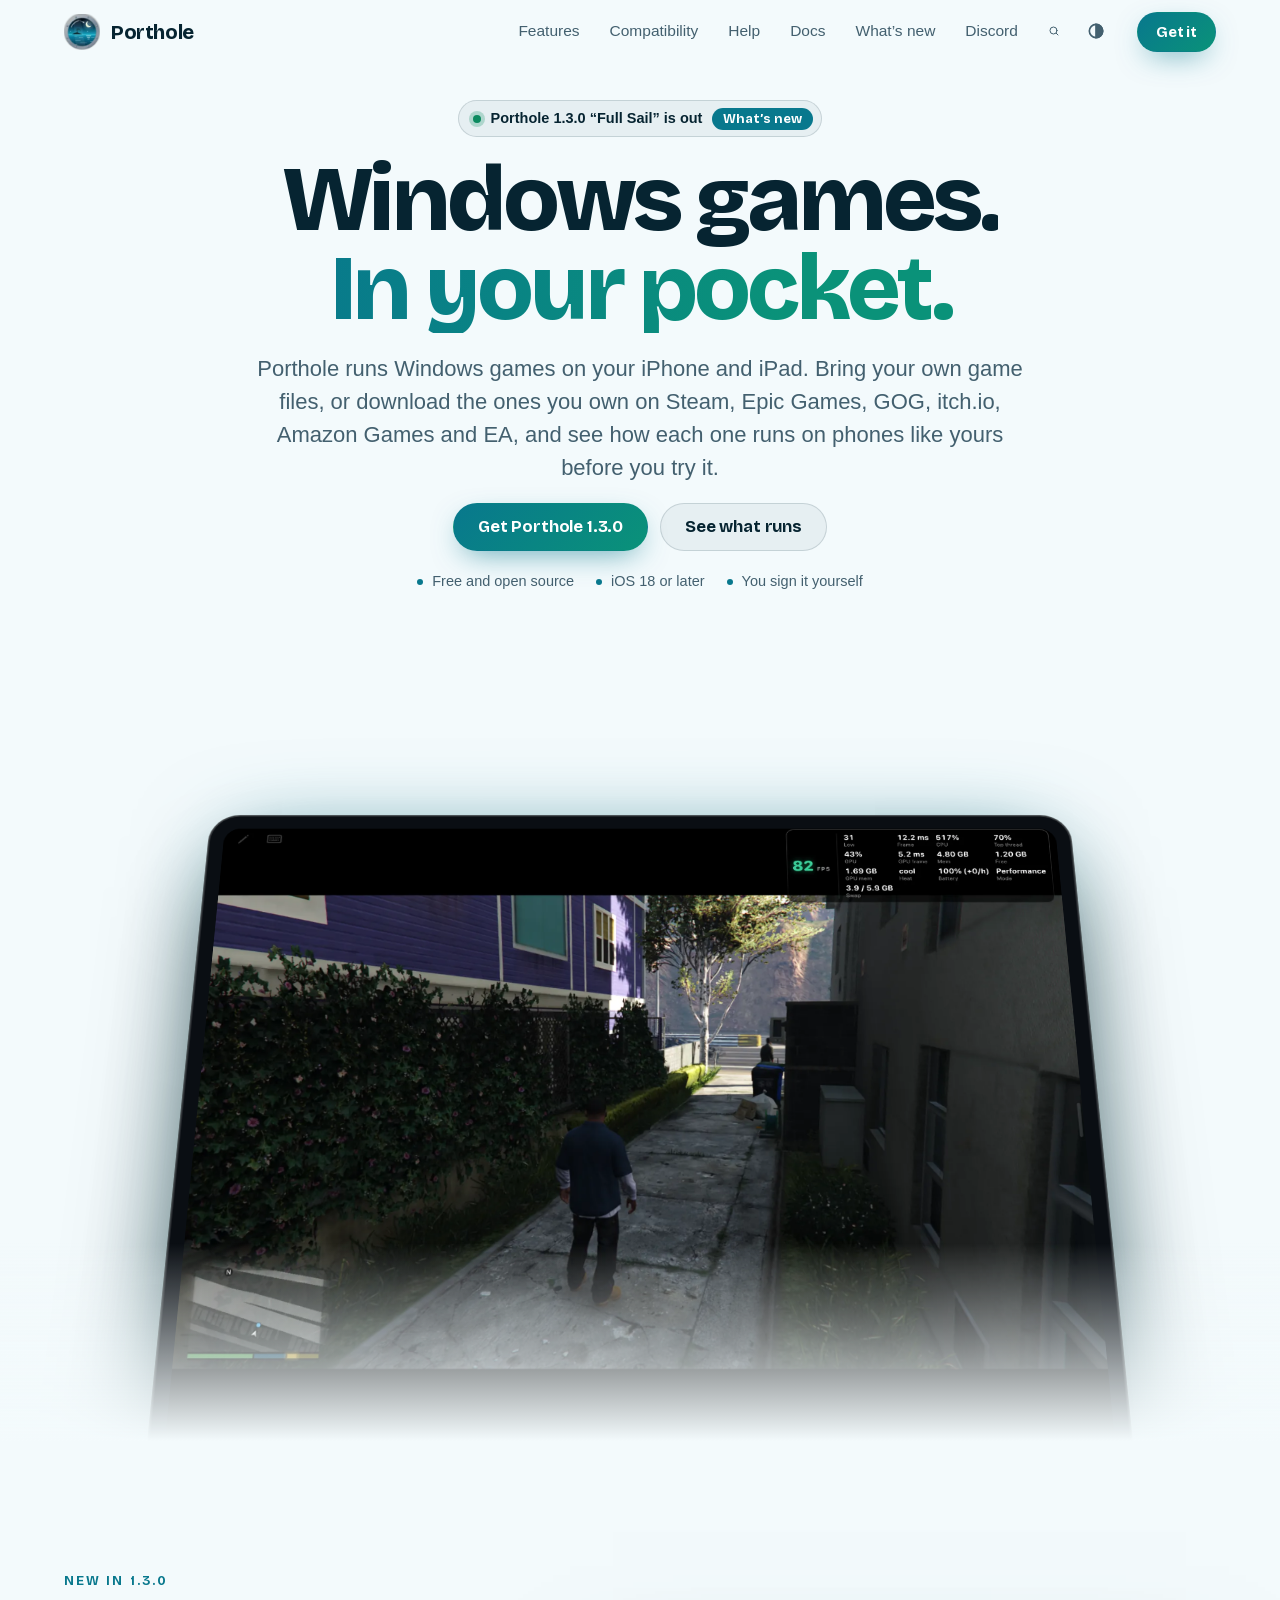
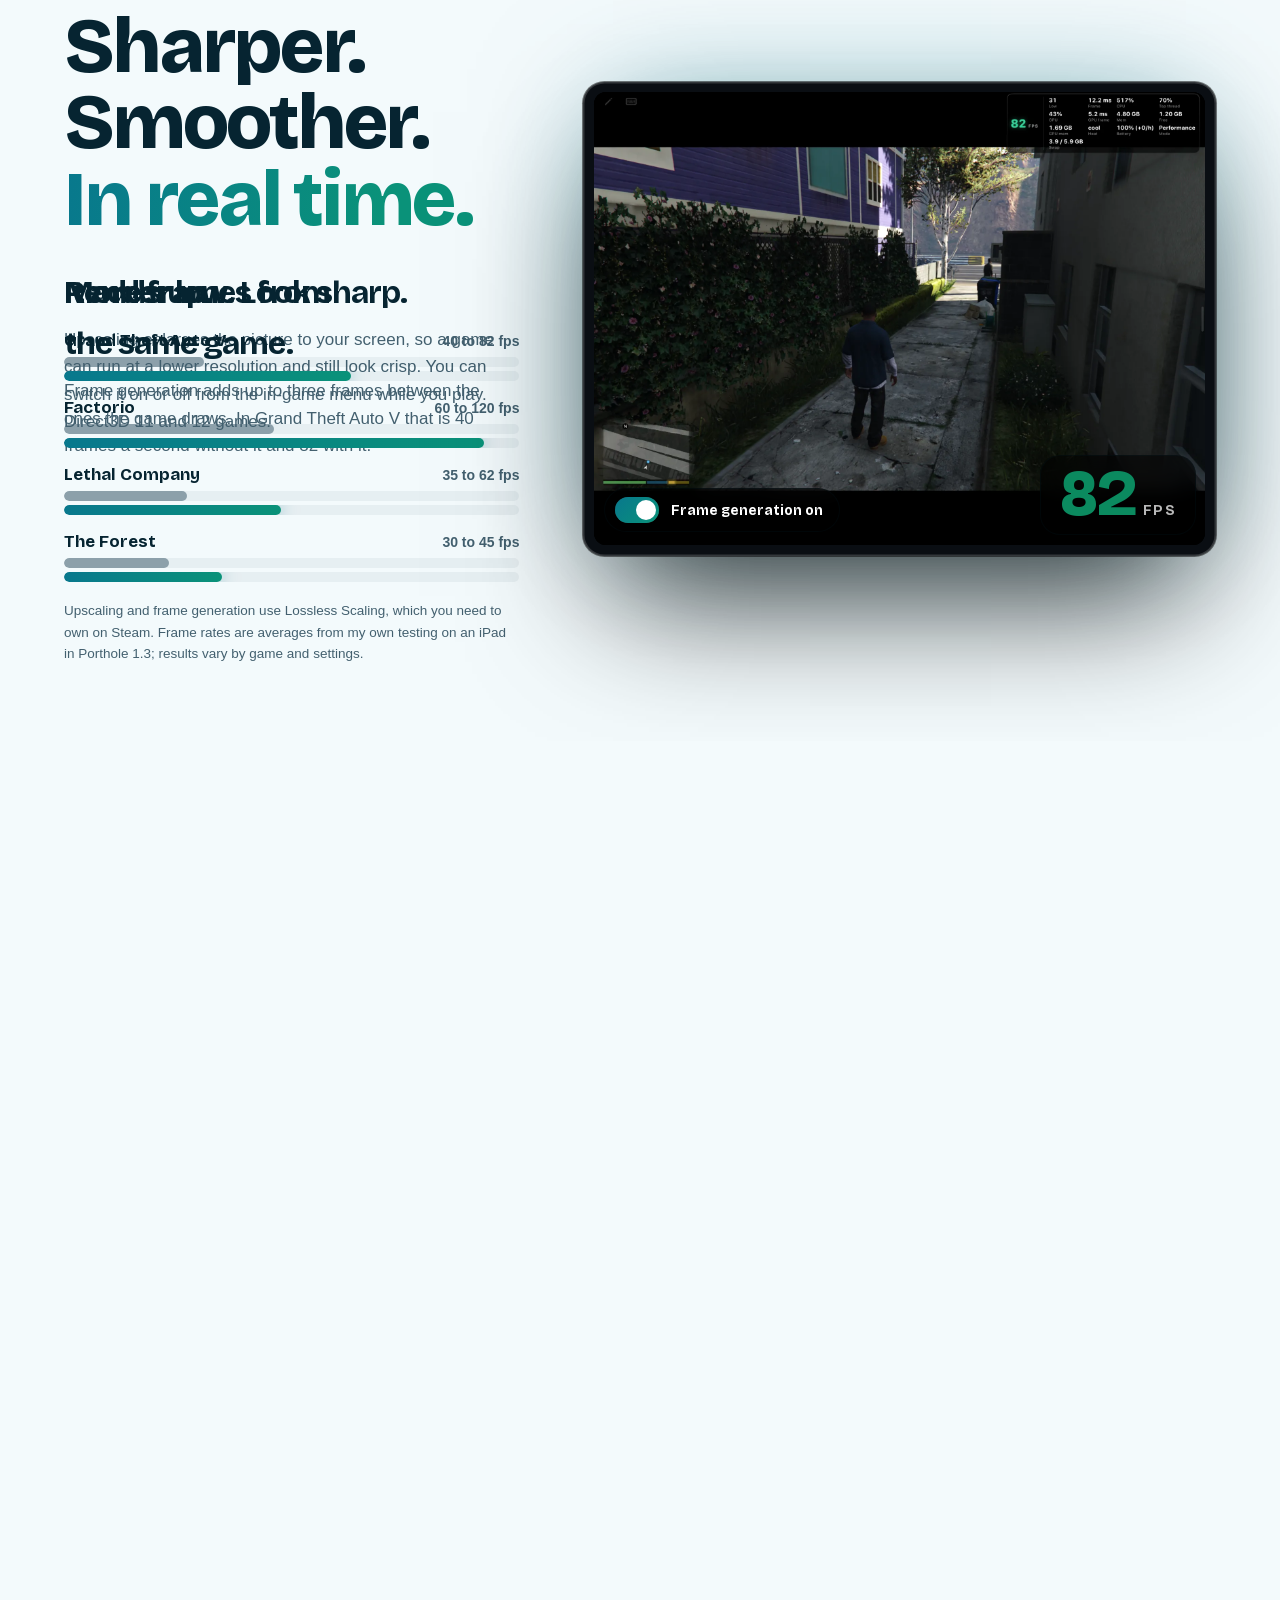
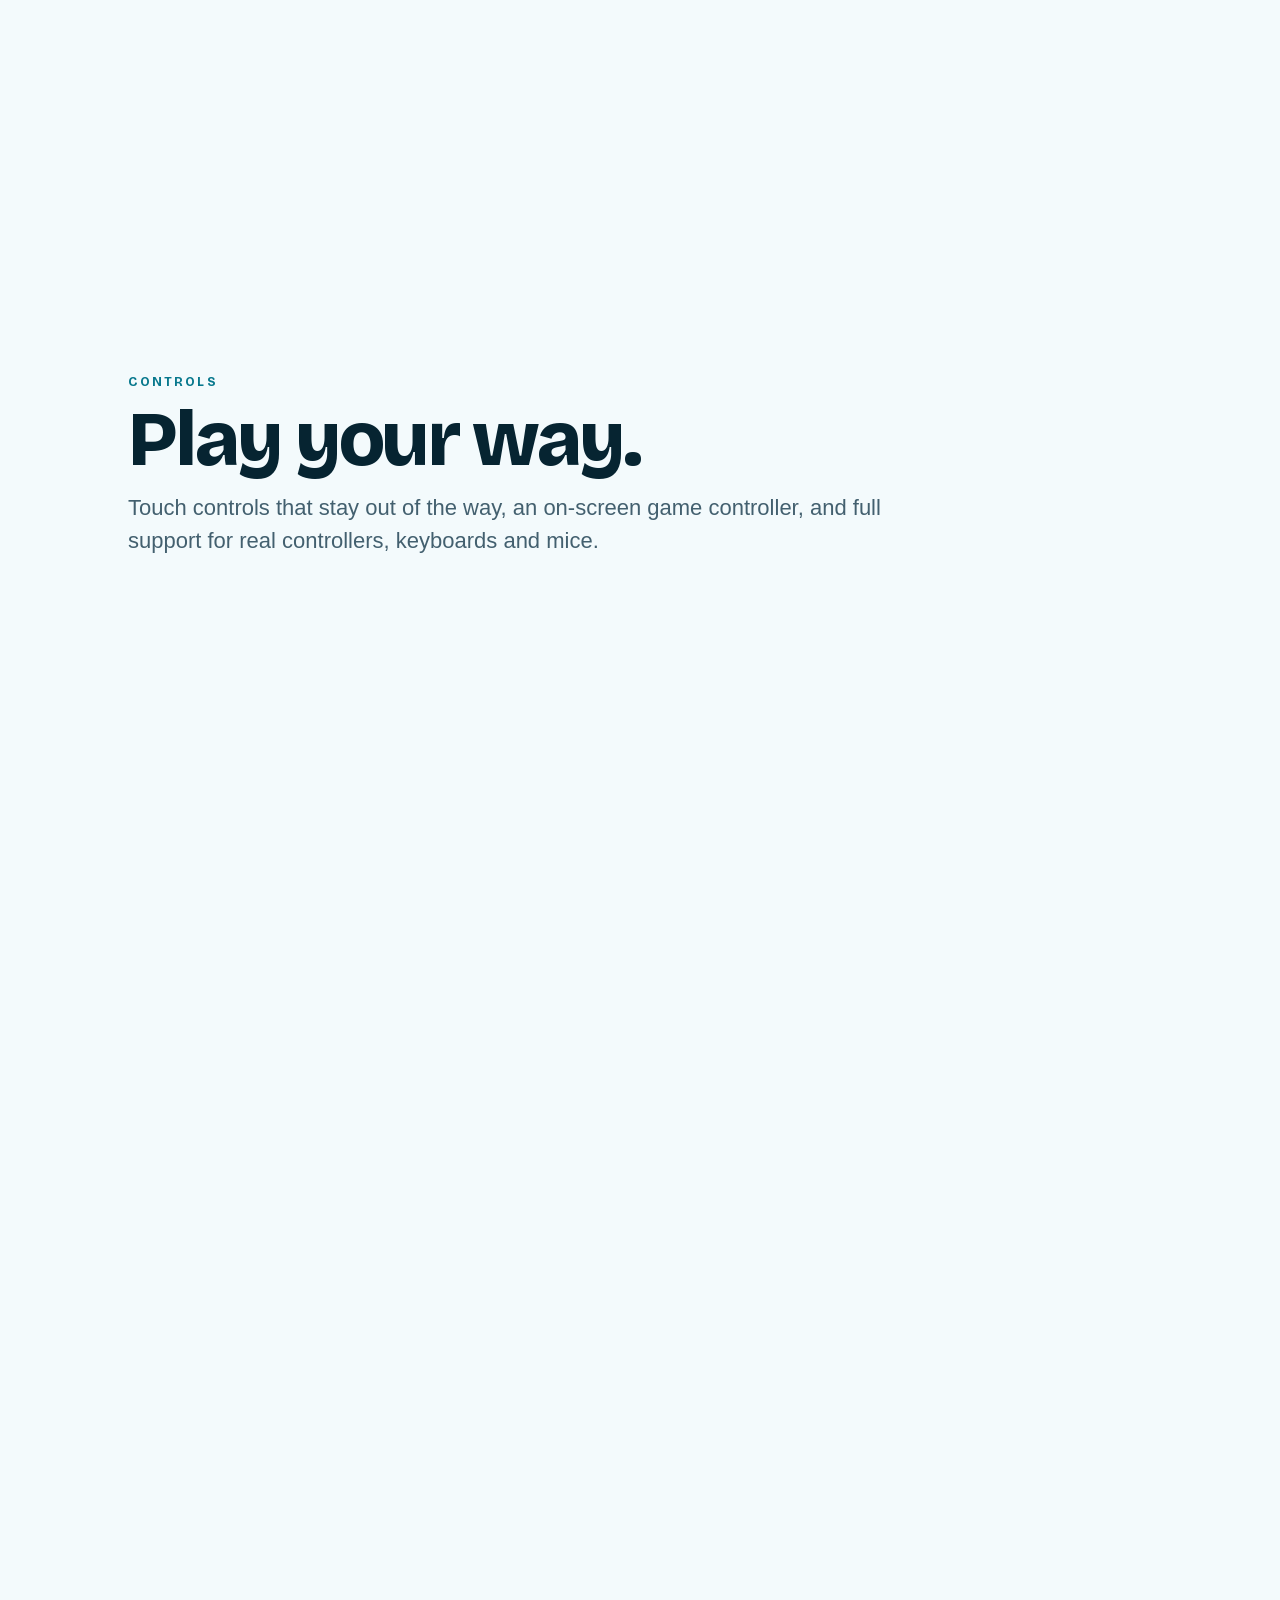
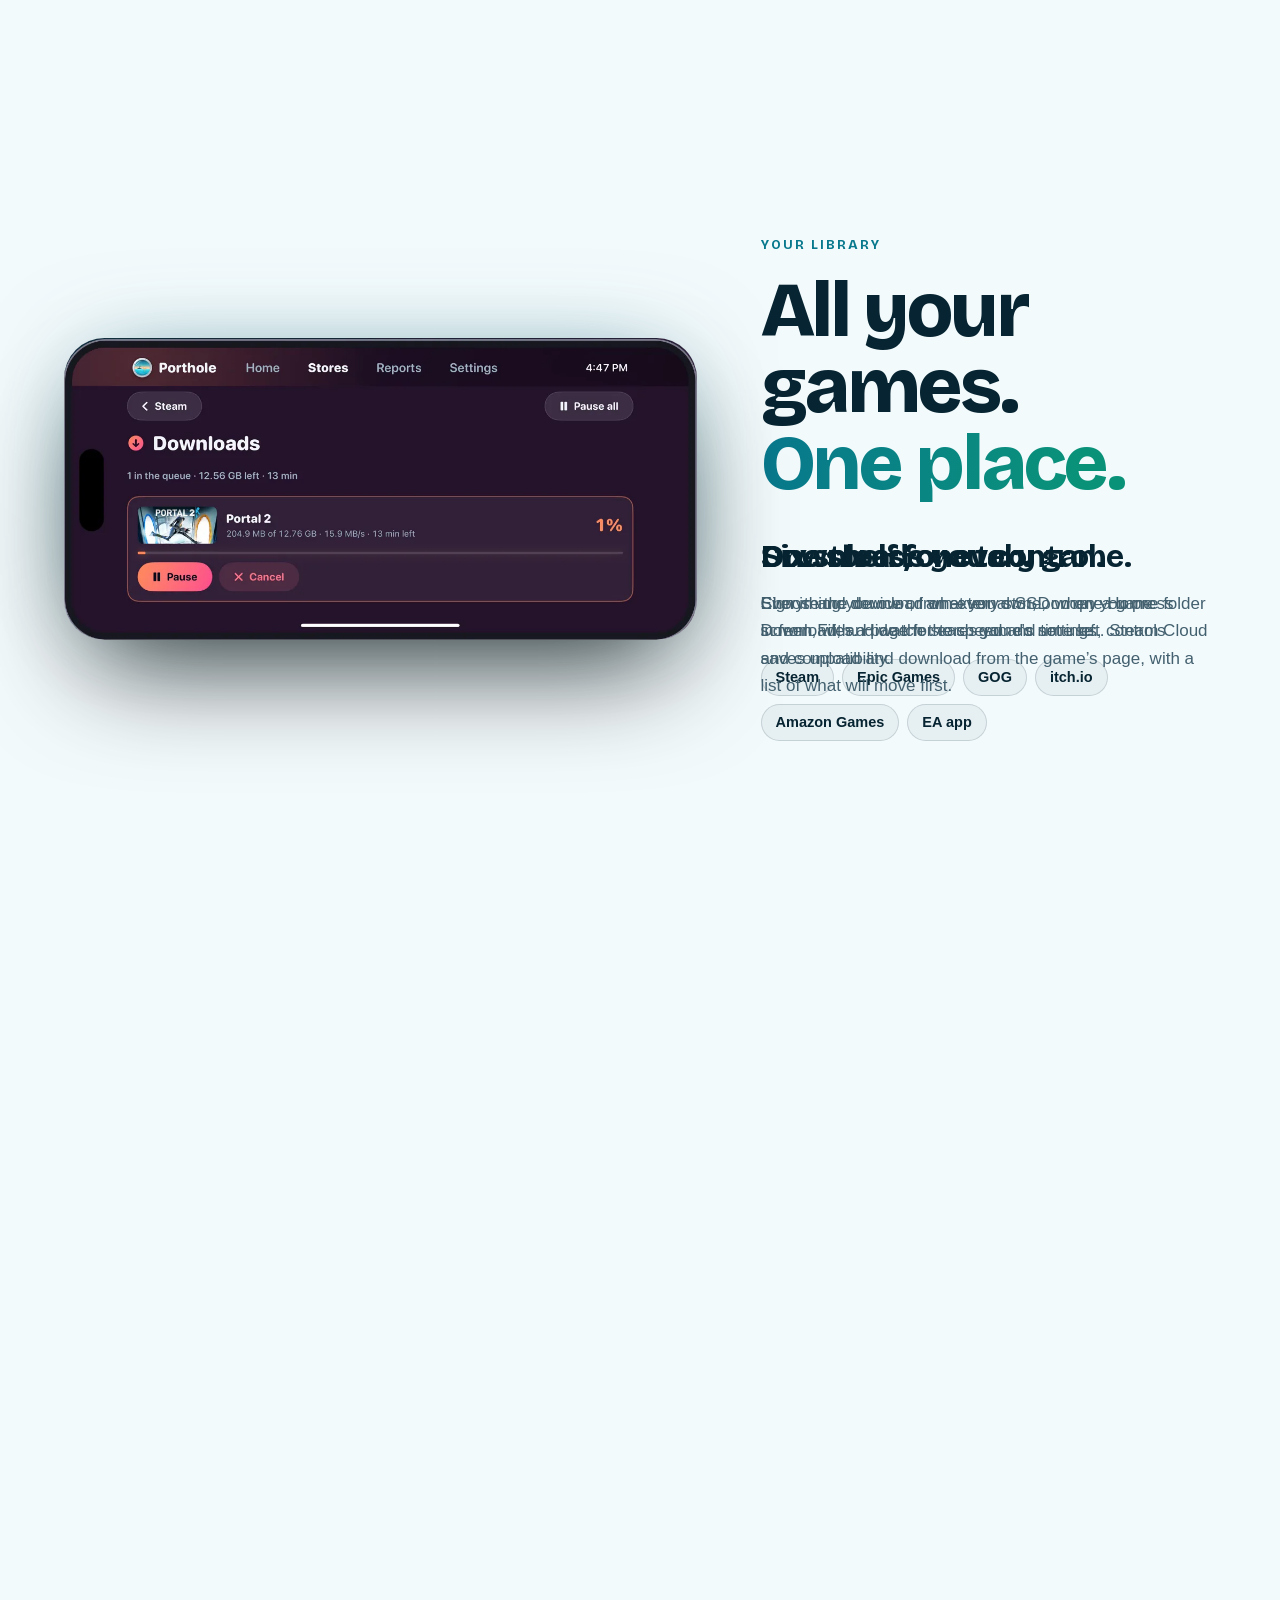
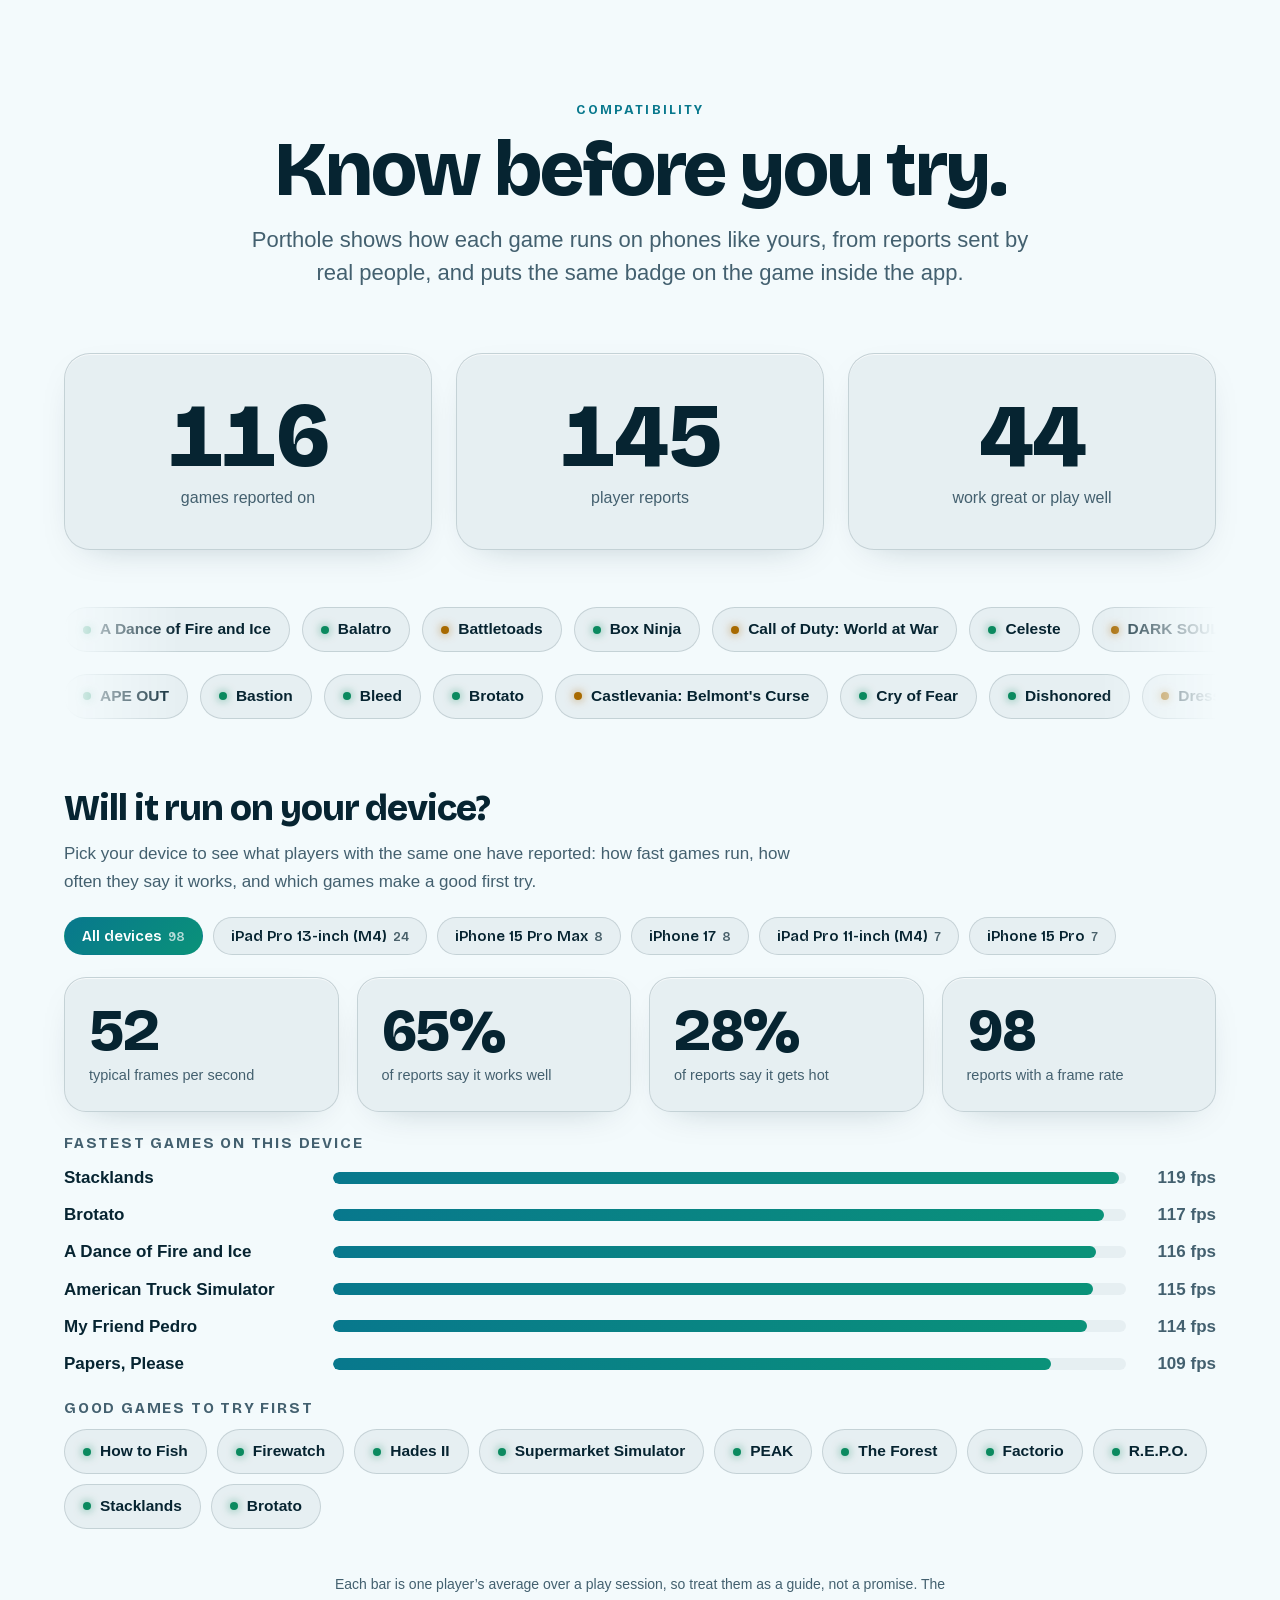
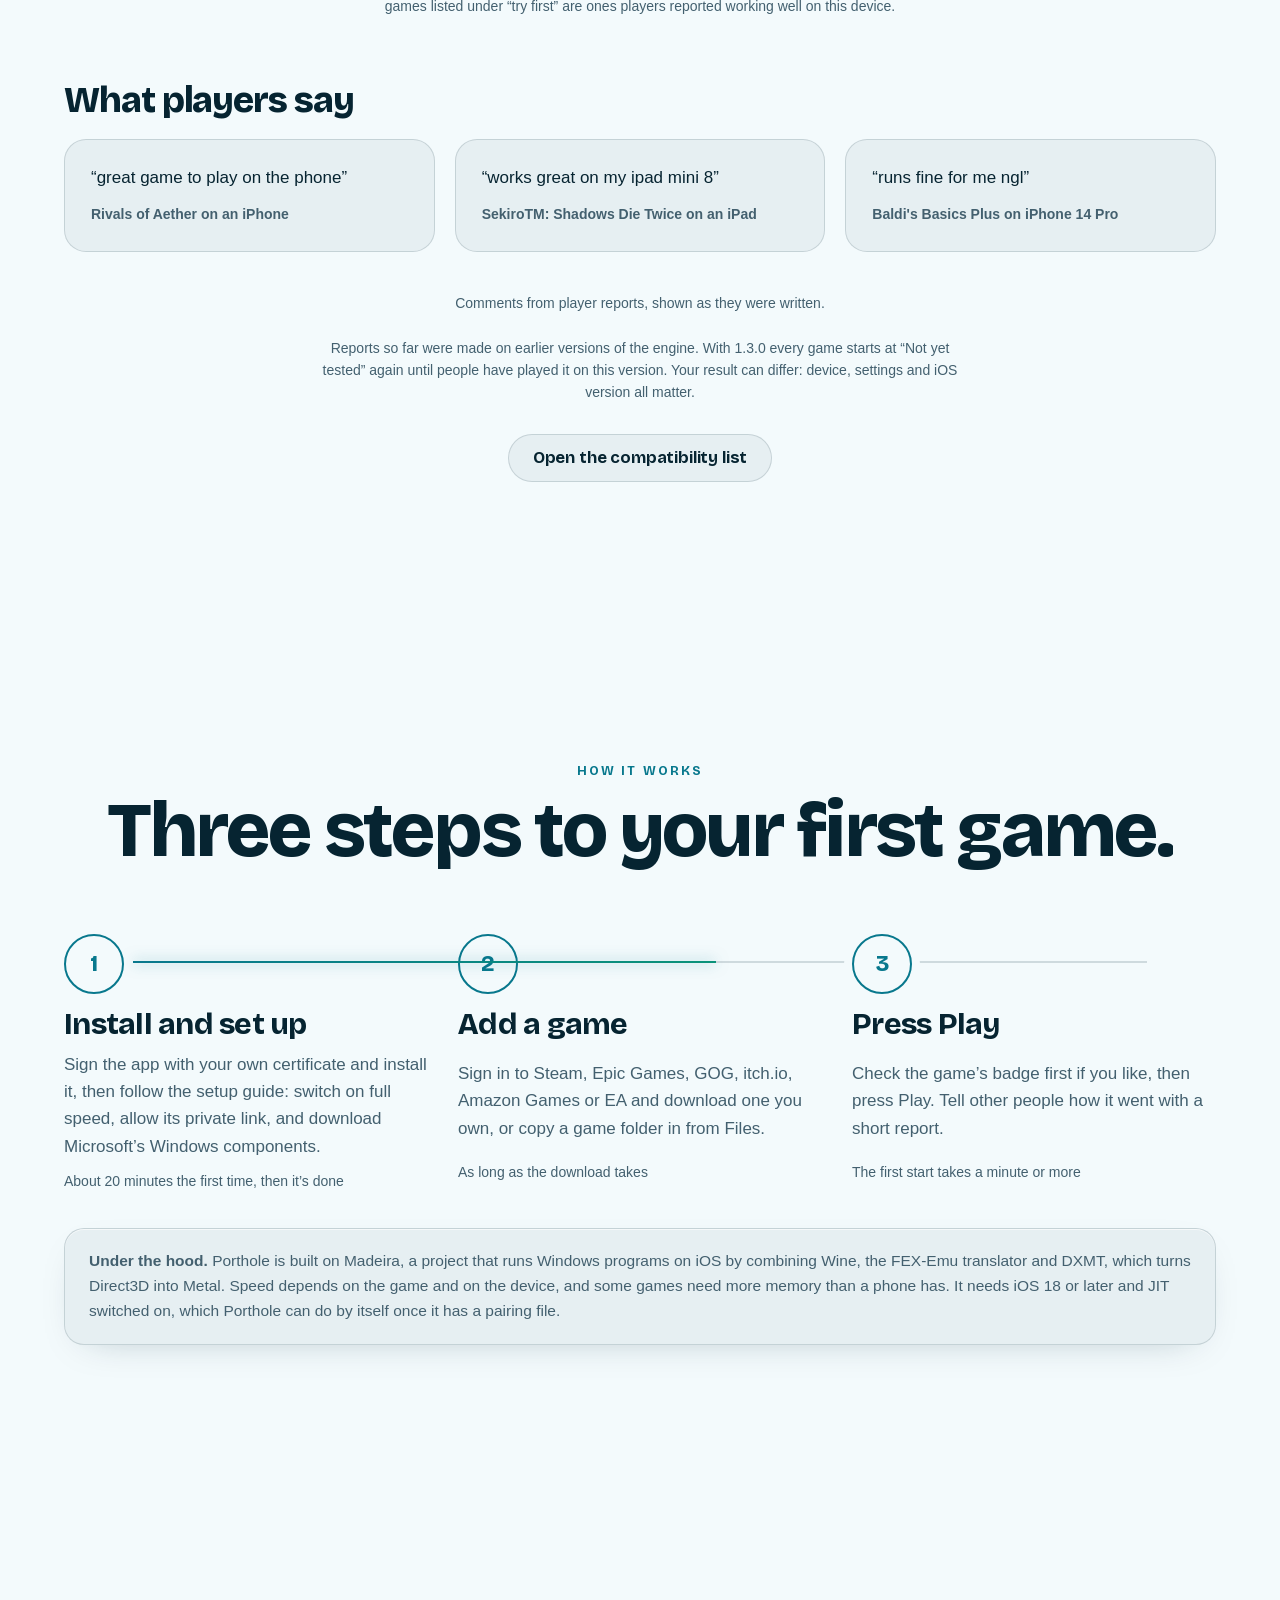
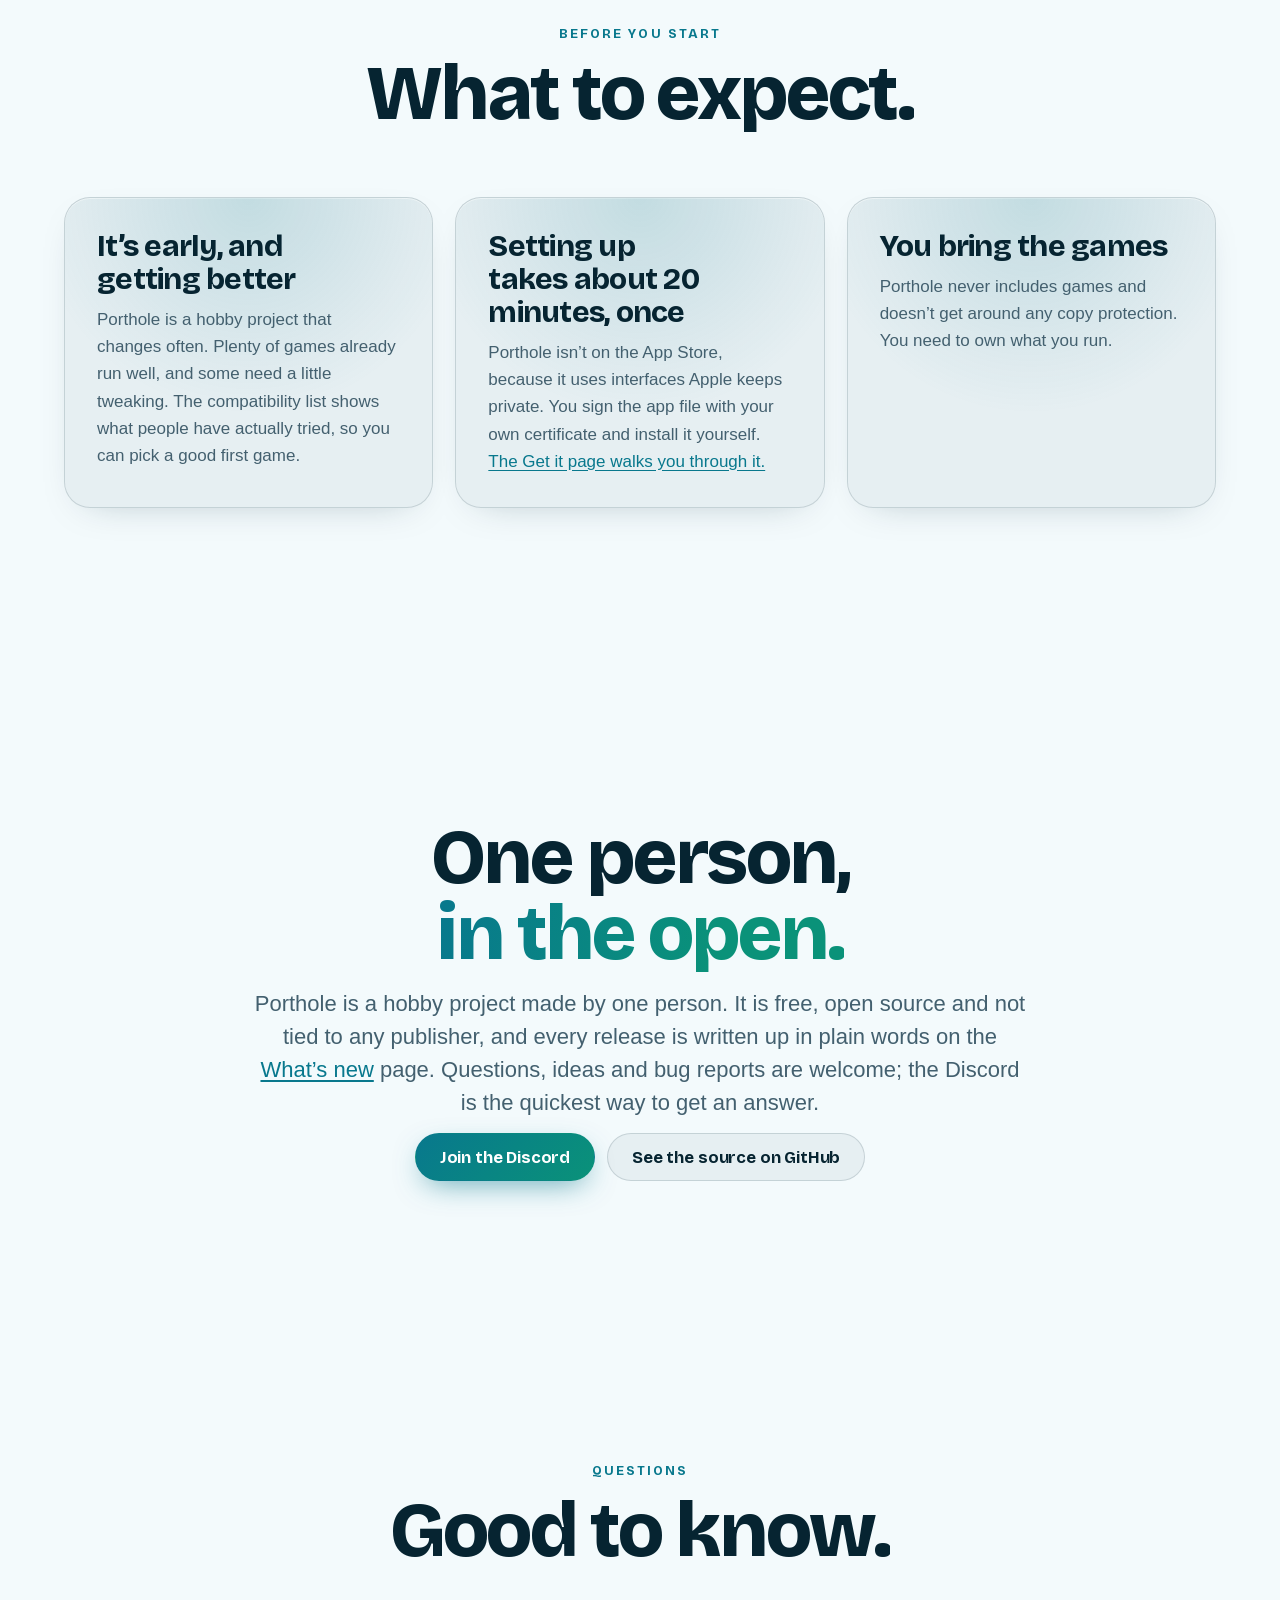
==== commit 030f1c04: "Friendlier site: device explorer with good first games, player comments, three-step install plan, li" ====
--- a/index.html
+++ b/index.html
@@ -20,8 +20,9 @@
 <meta name="twitter:card" content="summary_large_image">
 <script>document.documentElement.classList.add("js");if(window.matchMedia&&matchMedia("(prefers-reduced-motion: reduce)").matches)document.documentElement.classList.add("rm")</script>
 <script>try{var d=document.documentElement,t=localStorage.getItem("porthole-theme");if(t){d.dataset.theme=t;if(t==="custom"){var c=JSON.parse(localStorage.getItem("porthole-custom")||"{}");for(var k in c)d.style.setProperty(k,c[k])}}}catch(e){}</script>
+<script>try{var s=localStorage.getItem("porthole-scheme");if(s)document.documentElement.dataset.scheme=s}catch(e){}</script>
 <link rel="preload" href="/fonts/bricolage-grotesque-latin.woff2" as="font" type="font/woff2" crossorigin>
-<link rel="stylesheet" href="/site2.css?v=20261112k">
+<link rel="stylesheet" href="/site2.css?v=20261113e">
 <script type="application/ld+json">
 {
  "@context": "https://schema.org",
@@ -52,7 +53,7 @@
 <a class="skip" href="#main">Skip to the content</a>
 <header class="nav">
   <a class="brand" href="/"><img src="/img/porthole-night-96.webp" alt="" width="36" height="36">Porthole</a>
-  <nav class="links" aria-label="Main"><a href="#features">Features</a><a href="/compat.html">Compatibility</a><a href="/help.html">Help</a><a href="/docs/">Docs</a><a href="/changelog.html">What&rsquo;s new</a><a href="https://discord.gg/N7PkdptTFn">Discord</a></nav>
+  <nav class="links" aria-label="Main"><a href="#features">Features</a><a href="/compat.html">Compatibility</a><a href="/help.html">Help</a><a href="/docs/">Docs</a><a href="/changelog.html">What&rsquo;s new</a><a href="https://discord.gg/N7PkdptTFn">Discord</a><a class="navtool" href="/docs/?search" aria-label="Search the documentation"><svg viewBox="0 0 24 24" width="20" height="20" fill="none" stroke="currentColor" stroke-width="2" stroke-linecap="round" aria-hidden="true"><circle cx="11" cy="11" r="7"/><path d="M20 20l-3.5-3.5"/></svg><span>Search</span></a><button class="navtool scheme" type="button" aria-label="Switch to light mode"><svg viewBox="0 0 24 24" width="20" height="20" fill="none" stroke="currentColor" stroke-width="2" aria-hidden="true"><circle cx="12" cy="12" r="8"/><path d="M12 4a8 8 0 0 1 0 16z" fill="currentColor"/></svg><span>Light mode</span></button></nav>
   <a class="btn primary sm" href="/download.html">Get it</a>
   <button class="burger" type="button" aria-label="Menu" aria-expanded="false"><span></span></button>
   <div class="bar" aria-hidden="true"></div>
@@ -177,8 +178,9 @@
       </div>
       <div class="marquee" data-r aria-label="Games people report working well or playable"></div>
       <div class="explore" data-r>
-        <h3 class="explore-title" id="explore-title">What to expect on your device</h3>
-        <div class="chips" role="group" aria-label="Choose a device"></div>
+        <h3 class="explore-title" id="explore-title">Will it run on your device?</h3>
+        <p class="explore-lede">Pick your device to see what players with the same one have reported: how fast games run, how often they say it works, and which games make a good first try.</p>
+        <div class="dchips" role="group" aria-label="Choose a device"></div>
         <div class="tiles">
           <div class="tile"><b data-x="fps">&ndash;</b><span>typical frames per second</span></div>
           <div class="tile"><b data-x="good">&ndash;</b><span>of reports say it works well</span></div>
@@ -186,7 +188,13 @@
           <div class="tile"><b data-x="n">&ndash;</b><span>reports with a frame rate</span></div>
         </div>
         <div class="fastest"><h4>Fastest games on this device</h4><ol class="rank"></ol></div>
-        <p class="fine">Each bar is one player&rsquo;s average over a play session, so treat them as a guide, not a promise.</p>
+        <div class="fastest"><h4>Good games to try first</h4><ul class="firsts"></ul></div>
+        <p class="fine">Each bar is one player&rsquo;s average over a play session, so treat them as a guide, not a promise. The games listed under &ldquo;try first&rdquo; are ones players reported working well on this device.</p>
+      </div>
+      <div class="voices" data-r hidden>
+        <h3 class="explore-title">What players say</h3>
+        <div class="vgrid"></div>
+        <p class="fine">Comments from player reports, shown as they were written.</p>
       </div>
       <p class="fine">Reports so far were made on earlier versions of the engine. With 1.3.0 every game starts at &ldquo;Not yet tested&rdquo; again until people have played it on this version. Your result can differ: device, settings and iOS version all matter.</p>
     </div>
@@ -201,7 +209,7 @@
       <h2 class="h2" id="how-title" data-l><span class="ln" style="--i:0"><span>Three steps to your first game.</span></span></h2>
     </div>
     <div class="flow" data-view>
-      <div class="fstep" data-r style="--i:0"><h3 class="h3">Get ready</h3><p>Install Porthole and follow the setup guide: switch on full speed, allow its private link, and download Microsoft&rsquo;s Windows components.</p><small>About 2 minutes, and 25 MB</small></div>
+      <div class="fstep" data-r style="--i:0"><h3 class="h3">Install and set up</h3><p>Sign the app with your own certificate and install it, then follow the setup guide: switch on full speed, allow its private link, and download Microsoft&rsquo;s Windows components.</p><small>About 20 minutes the first time, then it&rsquo;s done</small></div>
       <div class="fstep" data-r style="--i:1"><h3 class="h3">Add a game</h3><p>Sign in to Steam, Epic Games, GOG, itch.io, Amazon Games or EA and download one you own, or copy a game folder in from Files.</p><small>As long as the download takes</small></div>
       <div class="fstep" data-r style="--i:2"><h3 class="h3">Press Play</h3><p>Check the game&rsquo;s badge first if you like, then press Play. Tell other people how it went with a short report.</p><small>The first start takes a minute or more</small></div>
     </div>
@@ -212,13 +220,24 @@
 <section class="section" id="expect" aria-labelledby="expect-title">
   <div class="wrap">
     <div class="head">
-      <p class="eyebrow" data-r>Straight talk</p>
+      <p class="eyebrow" data-r>Before you start</p>
       <h2 class="h2" id="expect-title" data-l><span class="ln" style="--i:0"><span>What to expect.</span></span></h2>
     </div>
     <div class="cards">
-      <article class="card" data-r style="--i:0"><h3 class="h3">It&rsquo;s early</h3><p>Porthole is a hobby project that changes often. Plenty of games don&rsquo;t run yet, and some run slowly. The compatibility list shows what people have actually tried.</p></article>
-      <article class="card" data-r style="--i:1"><h3 class="h3">It takes some setting up</h3><p>Porthole isn&rsquo;t on the App Store, because it uses interfaces Apple keeps private. You sign the app file with your own developer certificate and install it yourself. <a href="/download.html">Here&rsquo;s what you need.</a></p></article>
+      <article class="card" data-r style="--i:0"><h3 class="h3">It&rsquo;s early, and getting better</h3><p>Porthole is a hobby project that changes often. Plenty of games already run well, and some need a little tweaking. The compatibility list shows what people have actually tried, so you can pick a good first game.</p></article>
+      <article class="card" data-r style="--i:1"><h3 class="h3">Setting up takes about 20 minutes, once</h3><p>Porthole isn&rsquo;t on the App Store, because it uses interfaces Apple keeps private. You sign the app file with your own certificate and install it yourself. <a href="/download.html">The Get it page walks you through it.</a></p></article>
       <article class="card" data-r style="--i:2"><h3 class="h3">You bring the games</h3><p>Porthole never includes games and doesn&rsquo;t get around any copy protection. You need to own what you run.</p></article>
+    </div>
+  </div>
+</section>
+
+<section class="section" id="about" aria-labelledby="about-title">
+  <div class="wrap">
+    <div class="about">
+      <p class="eyebrow" data-r>Who makes this</p>
+      <h2 class="h2" id="about-title" data-l><span class="ln" style="--i:0"><span>One person, <span class="grad">in the open.</span></span></span></h2>
+      <p class="lede" data-r style="--i:1">Porthole is a hobby project made by one person. It is free, open source and not tied to any publisher, and every release is written up in plain words on the <a href="/changelog.html">What&rsquo;s new</a> page. Questions, ideas and bug reports are welcome; the Discord is the quickest way to get an answer.</p>
+      <div class="cta" data-r style="--i:2"><a class="btn primary" href="https://discord.gg/N7PkdptTFn">Join the Discord</a><a class="btn" href="https://github.com/tylerkaska112/Porthole">See the source on GitHub</a></div>
     </div>
   </div>
 </section>
@@ -240,7 +259,7 @@
     <h2 class="h2" id="get-title" data-l><span class="ln" style="--i:0"><span>Ready when</span></span><span class="ln" style="--i:1"><span class="grad">you are.</span></span></h2>
     <p class="lede" data-r style="--i:2">Porthole 1.3.0 &ldquo;Full Sail&rdquo; is free, open source and runs on iOS 18 or later.</p>
     <div class="cta" data-r style="--i:3"><a class="btn primary" href="/download.html">Get Porthole 1.3.0</a><a class="btn" href="/changelog.html#v1-3-0">See what&rsquo;s new</a></div>
-    <p class="early" data-r style="--i:4"><b>Early software.</b> Made and tested by one person. Plenty of games won&rsquo;t run yet, and some need tweaking, so check the <a href="/compat.html">compatibility list</a> before you spend an evening on one.</p>
+    <p class="early" data-r style="--i:4"><b>Friendly heads-up.</b> Porthole is made and tested by one person, so it&rsquo;s still early: some games run great and some need a little tweaking. The <a href="/compat.html">compatibility list</a> shows which, so your first game can be a good one.</p>
   </div>
 </section>
 </main>
@@ -250,7 +269,7 @@
   <nav aria-label="Footer"><a href="/download.html">Get it</a><a href="/changelog.html">What&rsquo;s new</a><a href="/gallery.html">Gallery</a><a href="/compat.html">Compatibility</a><a href="/help.html">Help</a><a href="/docs/">Docs</a><a href="/privacy.html">Privacy</a><a href="/trust.html">Trust</a><a href="/privacy.html#contact">Contact</a><a href="https://github.com/tylerkaska112/Porthole">GitHub</a><a href="https://discord.gg/N7PkdptTFn">Discord</a><a href="https://github.com/tylerkaska112/Porthole/issues/new/choose">Report a problem</a></nav></div>
   <p>Windows PC games on iPhone and iPad. A personal project. Not affiliated with or endorsed by Valve, Microsoft, Apple or any game publisher. Game and company names belong to their owners. Built with the help of AI.</p>
 </div></footer>
-<script src="/site2.js?v=20261112k" defer></script>
+<script src="/site2.js?v=20261113e" defer></script>
 <script src="/theme.js?v=20261034" defer></script>
 </body>
 </html>
--- a/site2.css
+++ b/site2.css
@@ -278,11 +278,11 @@
 /* What to expect on your device: built from the same public snapshot as the compatibility page */
 .explore { margin-top: clamp(36px, 5vw, 70px); display: grid; gap: 22px; }
 .explore-title { font: 800 clamp(24px, 3vw, 36px)/1.1 var(--display); letter-spacing: -.03em; }
-.explore .chips { display: flex; flex-wrap: wrap; gap: 10px; }
-.explore .chip { font: 600 15px var(--display); color: var(--text); background: var(--panel); border: 1px solid var(--line); border-radius: 999px; padding: 9px 17px; cursor: pointer; transition: background .2s, border-color .2s, transform .3s var(--ease); }
-.explore .chip:hover { background: var(--panel2); transform: translateY(-1px); }
-.explore .chip[aria-pressed="true"] { background: linear-gradient(135deg, var(--accent), var(--accent2)); color: var(--accent-ink); border-color: transparent; }
-.explore .chip small { opacity: .7; font-weight: 600; margin-left: 6px; }
+.explore .dchips { display: flex; flex-wrap: wrap; gap: 10px; }
+.explore .dchip { font: 600 15px var(--display); color: var(--text); background: var(--panel); border: 1px solid var(--line); border-radius: 999px; padding: 9px 17px; cursor: pointer; transition: background .2s, border-color .2s, transform .3s var(--ease); }
+.explore .dchip:hover { background: var(--panel2); transform: translateY(-1px); }
+.explore .dchip[aria-pressed="true"] { background: linear-gradient(135deg, var(--accent), var(--accent2)); color: var(--accent-ink); border-color: transparent; }
+.explore .dchip small { opacity: .7; font-weight: 600; margin-left: 6px; }
 .tiles { display: grid; grid-template-columns: repeat(4, 1fr); gap: clamp(10px, 1.6vw, 18px); }
 .tile { padding: clamp(16px, 2vw, 24px); border-radius: 22px; background: var(--panel); border: 1px solid var(--line); display: grid; gap: 4px; }
 .tile b { font: 800 clamp(34px, 4.6vw, 58px)/1 var(--display); letter-spacing: -.04em; font-variant-numeric: tabular-nums; }
@@ -332,3 +332,49 @@
   .js:not(.rm) .rail .hcard:nth-child(4) { --a: .73; --b: 2; }
   .js:not(.rm) .rail .hcard .art { aspect-ratio: 5 / 3; }
 }
+
+/* ---------- Light mode: follows the device until the visitor picks one with the button in the header ---------- */
+:root[data-scheme="light"] { color-scheme: light; --bg: #F3FAFC; --bg2: #E1F2F6; --panel: rgba(6, 40, 56, .05); --panel2: rgba(6, 40, 56, .09); --line: rgba(6, 40, 56, .15); --text: #062431; --dim: #43606F; --accent: #08788D; --accent2: #0A9279; --accent-ink: #FFFFFF; --warm: #B85F0A; --good: #0B8A5F; --amber: #A86A00; }
+@media (prefers-color-scheme: light) { :root:not([data-scheme="dark"]) { color-scheme: light; --bg: #F3FAFC; --bg2: #E1F2F6; --panel: rgba(6, 40, 56, .05); --panel2: rgba(6, 40, 56, .09); --line: rgba(6, 40, 56, .15); --text: #062431; --dim: #43606F; --accent: #08788D; --accent2: #0A9279; --accent-ink: #FFFFFF; --warm: #B85F0A; --good: #0B8A5F; --amber: #A86A00; } }
+:root[data-scheme="light"] .sea i { opacity: .55; }
+:root[data-scheme="light"] .get .ring { opacity: .1; }
+:root[data-scheme="light"] .hcard .art { background: color-mix(in srgb, var(--accent) 7%, transparent); }
+:root[data-scheme="light"] .nav.solid { background: color-mix(in srgb, var(--bg) 82%, transparent); }
+:root[data-scheme="light"] .hero-device, :root[data-scheme="light"] .fg-device .ipad { filter: none; }
+:root[data-scheme="light"] .explore .tile, :root[data-scheme="light"] .stat, :root[data-scheme="light"] .card, :root[data-scheme="light"] .hcard, :root[data-scheme="light"] .under { box-shadow: 0 1px 0 rgba(255, 255, 255, .6) inset, 0 12px 40px -24px rgba(6, 40, 56, .35); }
+:root[data-scheme="light"] .btn.primary { box-shadow: 0 10px 30px -10px color-mix(in srgb, var(--accent) 70%, transparent); }
+@media (prefers-color-scheme: light) {
+:root:not([data-scheme="dark"]) .sea i { opacity: .55; }
+:root:not([data-scheme="dark"]) .get .ring { opacity: .1; }
+:root:not([data-scheme="dark"]) .hcard .art { background: color-mix(in srgb, var(--accent) 7%, transparent); }
+:root:not([data-scheme="dark"]) .nav.solid { background: color-mix(in srgb, var(--bg) 82%, transparent); }
+:root:not([data-scheme="dark"]) .hero-device, :root:not([data-scheme="dark"]) .fg-device .ipad { filter: none; }
+:root:not([data-scheme="dark"]) .explore .tile, :root:not([data-scheme="dark"]) .stat, :root:not([data-scheme="dark"]) .card, :root:not([data-scheme="dark"]) .hcard, :root:not([data-scheme="dark"]) .under { box-shadow: 0 1px 0 rgba(255, 255, 255, .6) inset, 0 12px 40px -24px rgba(6, 40, 56, .35); }
+:root:not([data-scheme="dark"]) .btn.primary { box-shadow: 0 10px 30px -10px color-mix(in srgb, var(--accent) 70%, transparent); }
+}
+
+/* ---------- Header tools (search, light or dark) ---------- */
+.navtool { display: inline-grid; place-items: center; width: 38px; height: 38px; border-radius: 50%; border: 0; background: none; color: var(--dim); cursor: pointer; font: inherit; text-decoration: none; padding: 0; }
+.navtool:hover { color: var(--text); background: var(--panel); }
+.navtool span { position: absolute; width: 1px; height: 1px; overflow: hidden; clip: rect(0 0 0 0); white-space: nowrap; }
+@media (max-width: 820px) {
+  .links .navtool { width: auto; height: auto; display: flex; justify-content: flex-start; align-items: center; gap: 12px; border-radius: 13px; padding: 10px 13px; font-size: 15.5px; text-align: left; }
+  .links .navtool span { position: static; width: auto; height: auto; clip: auto; overflow: visible; white-space: normal; }
+}
+
+/* ---------- Friendlier explorer: lede, good first games, player comments, who makes this ---------- */
+.explore[hidden], .voices[hidden] { display: none; }
+.explore-lede { color: var(--dim); max-width: 44em; margin: -10px 0 0; }
+.firsts { list-style: none; margin: 0; padding: 0; display: flex; flex-wrap: wrap; gap: 10px; }
+.firsts .none { color: var(--dim); }
+.voices { margin-top: clamp(36px, 5vw, 70px); display: grid; gap: 18px; }
+.vgrid { display: grid; grid-template-columns: repeat(3, 1fr); gap: clamp(12px, 1.8vw, 20px); }
+.vgrid blockquote { margin: 0; padding: clamp(18px, 2.2vw, 26px); border-radius: 22px; background: var(--panel); border: 1px solid var(--line); display: grid; gap: 12px; align-content: space-between; }
+.vgrid blockquote p { margin: 0; font-size: 17px; line-height: 1.45; }
+.vgrid cite { font-style: normal; color: var(--dim); font-size: 14px; font-weight: 600; }
+@media (max-width: 820px) { .vgrid { grid-template-columns: 1fr; } }
+.about { display: grid; gap: 14px; justify-items: center; text-align: center; max-width: 780px; margin-inline: auto; }
+.about .lede { margin-inline: auto; }
+/* The pills over the game picture are always dark, so their text is always light */
+.fg-toggle { color: #fff; }
+.fps small { color: rgba(255, 255, 255, .72); }
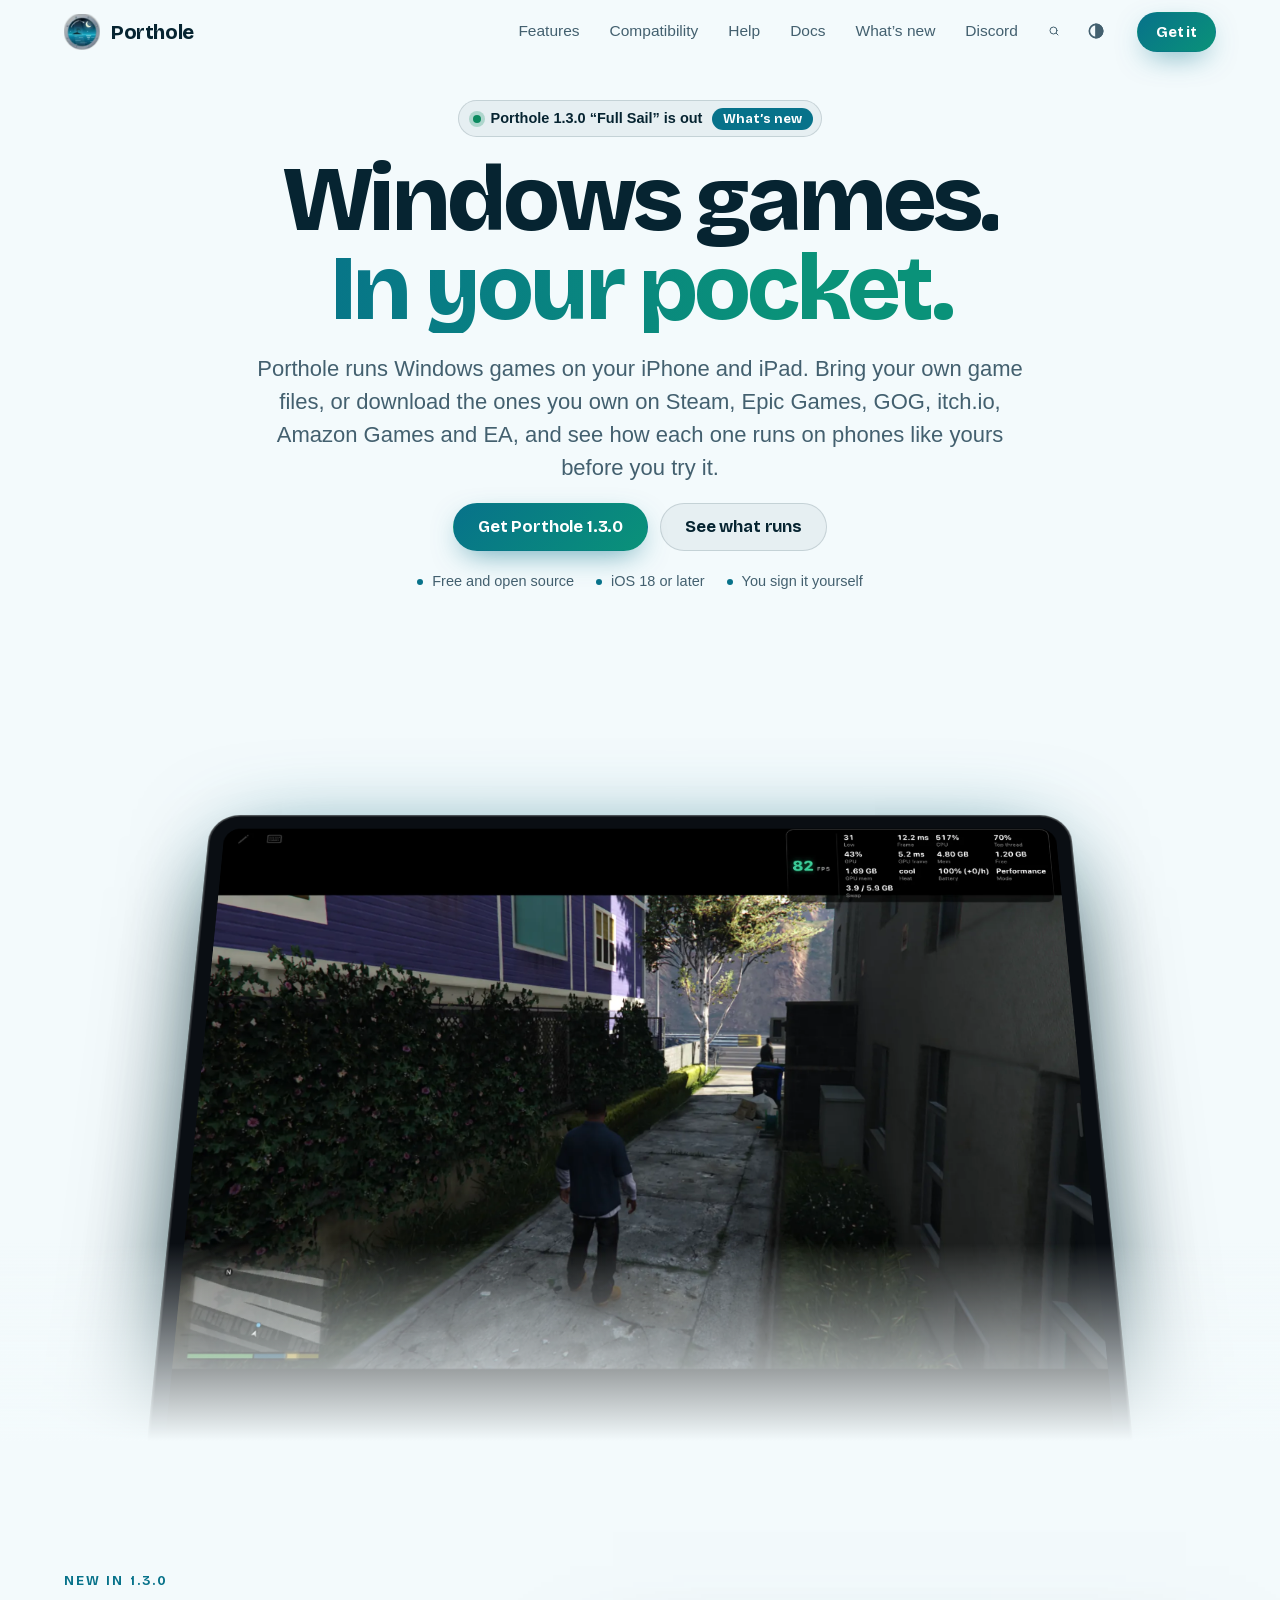
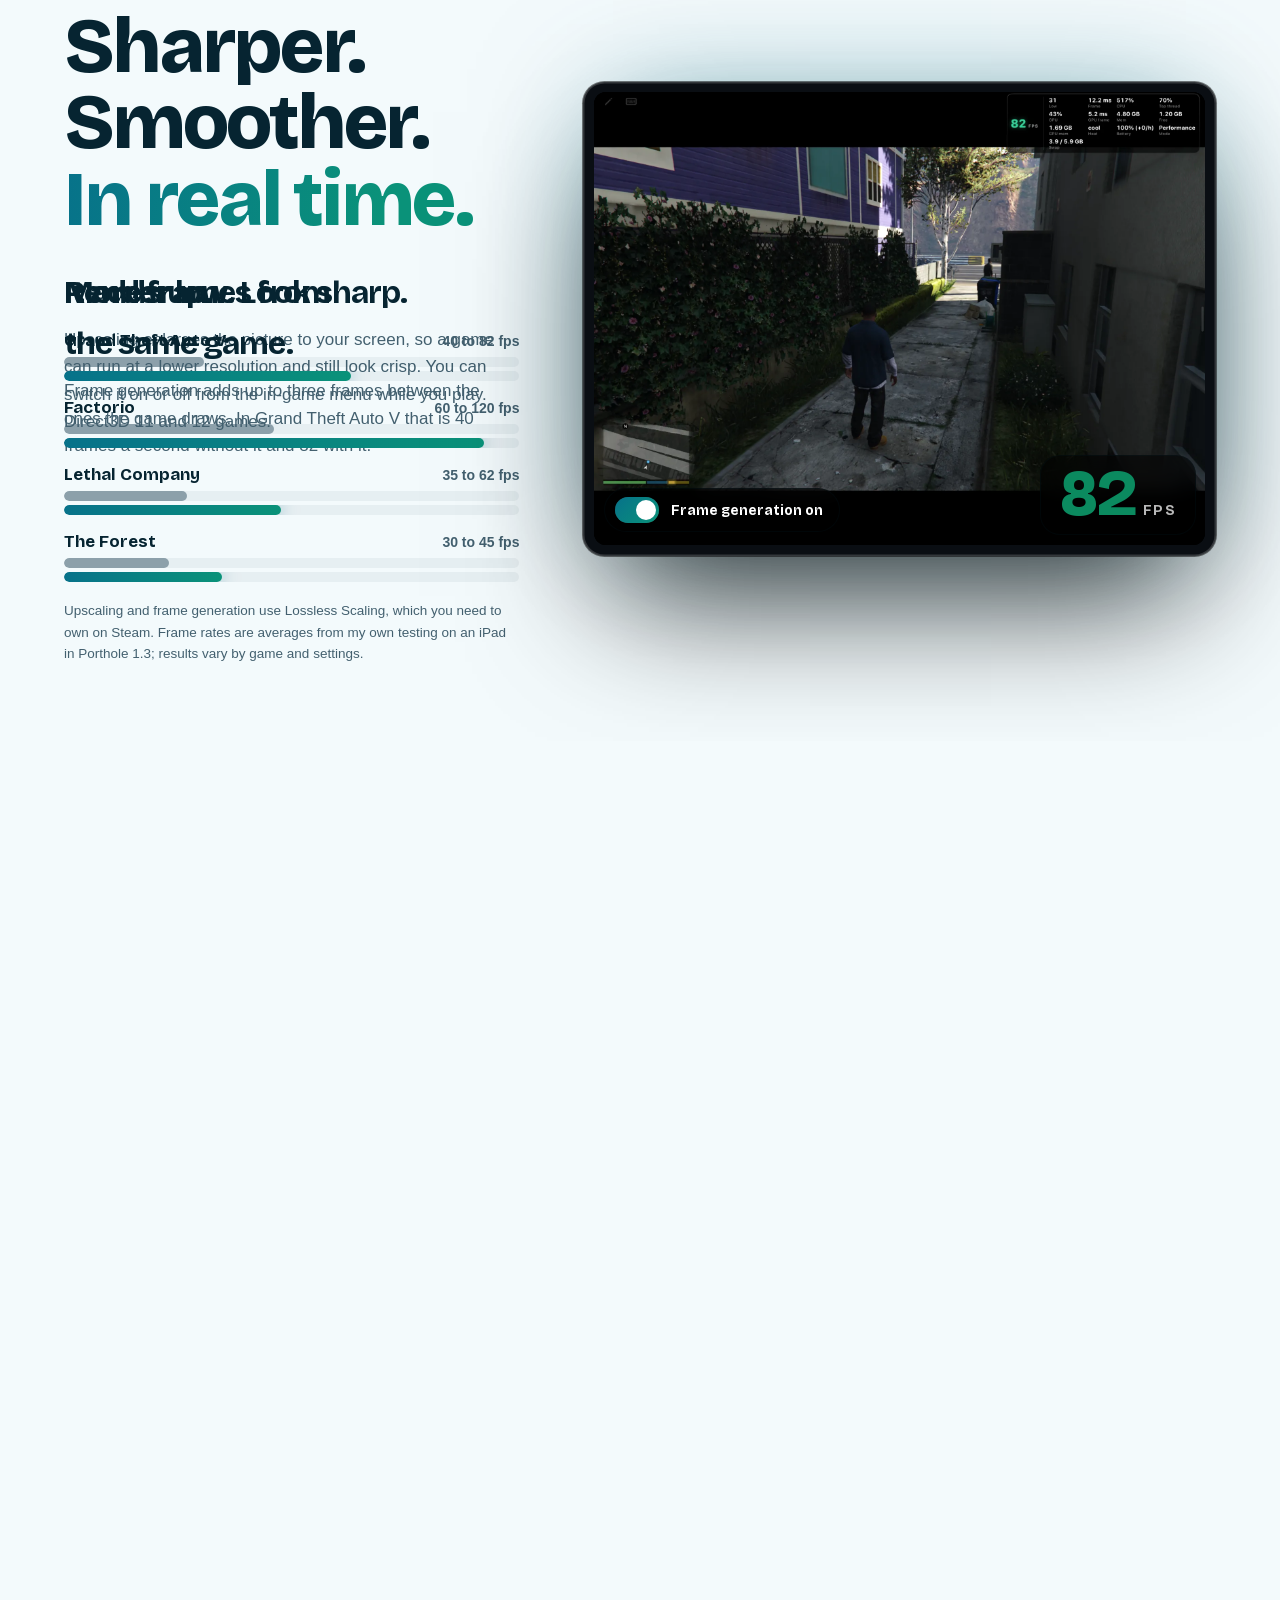
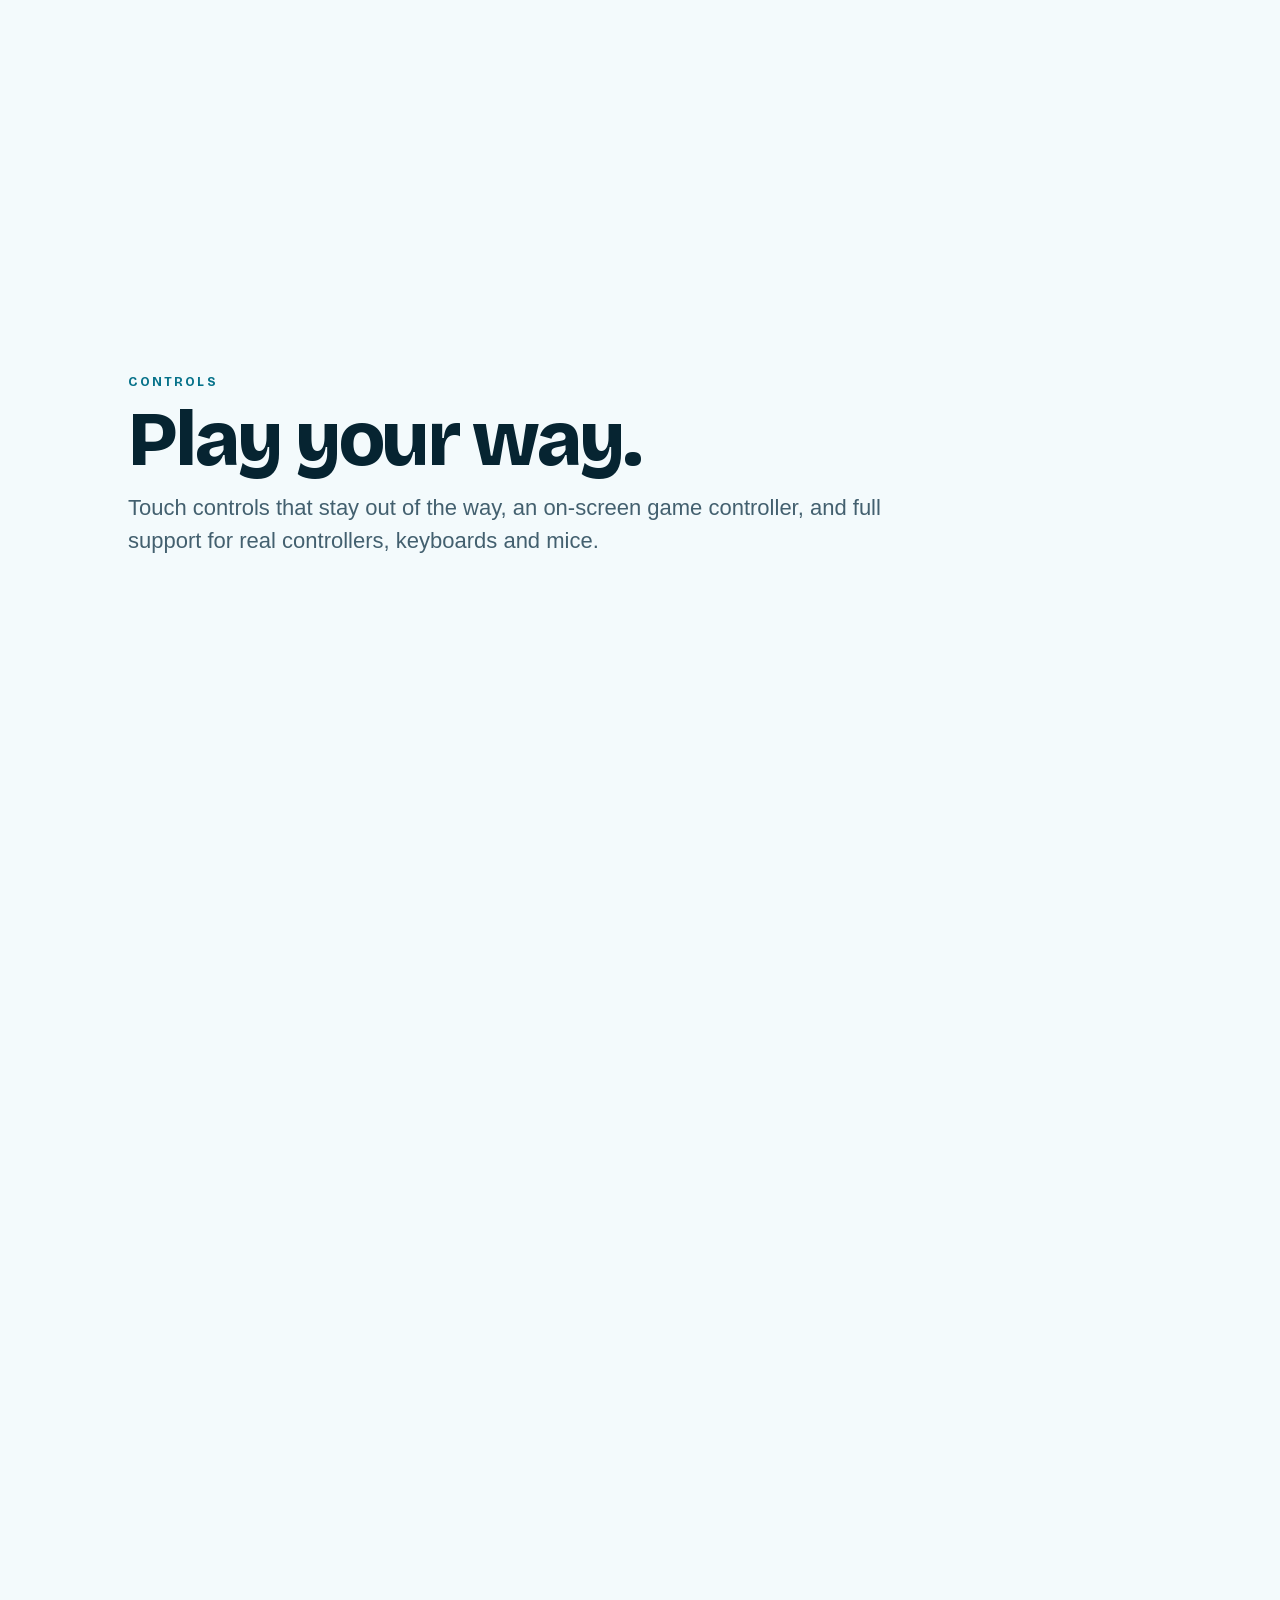
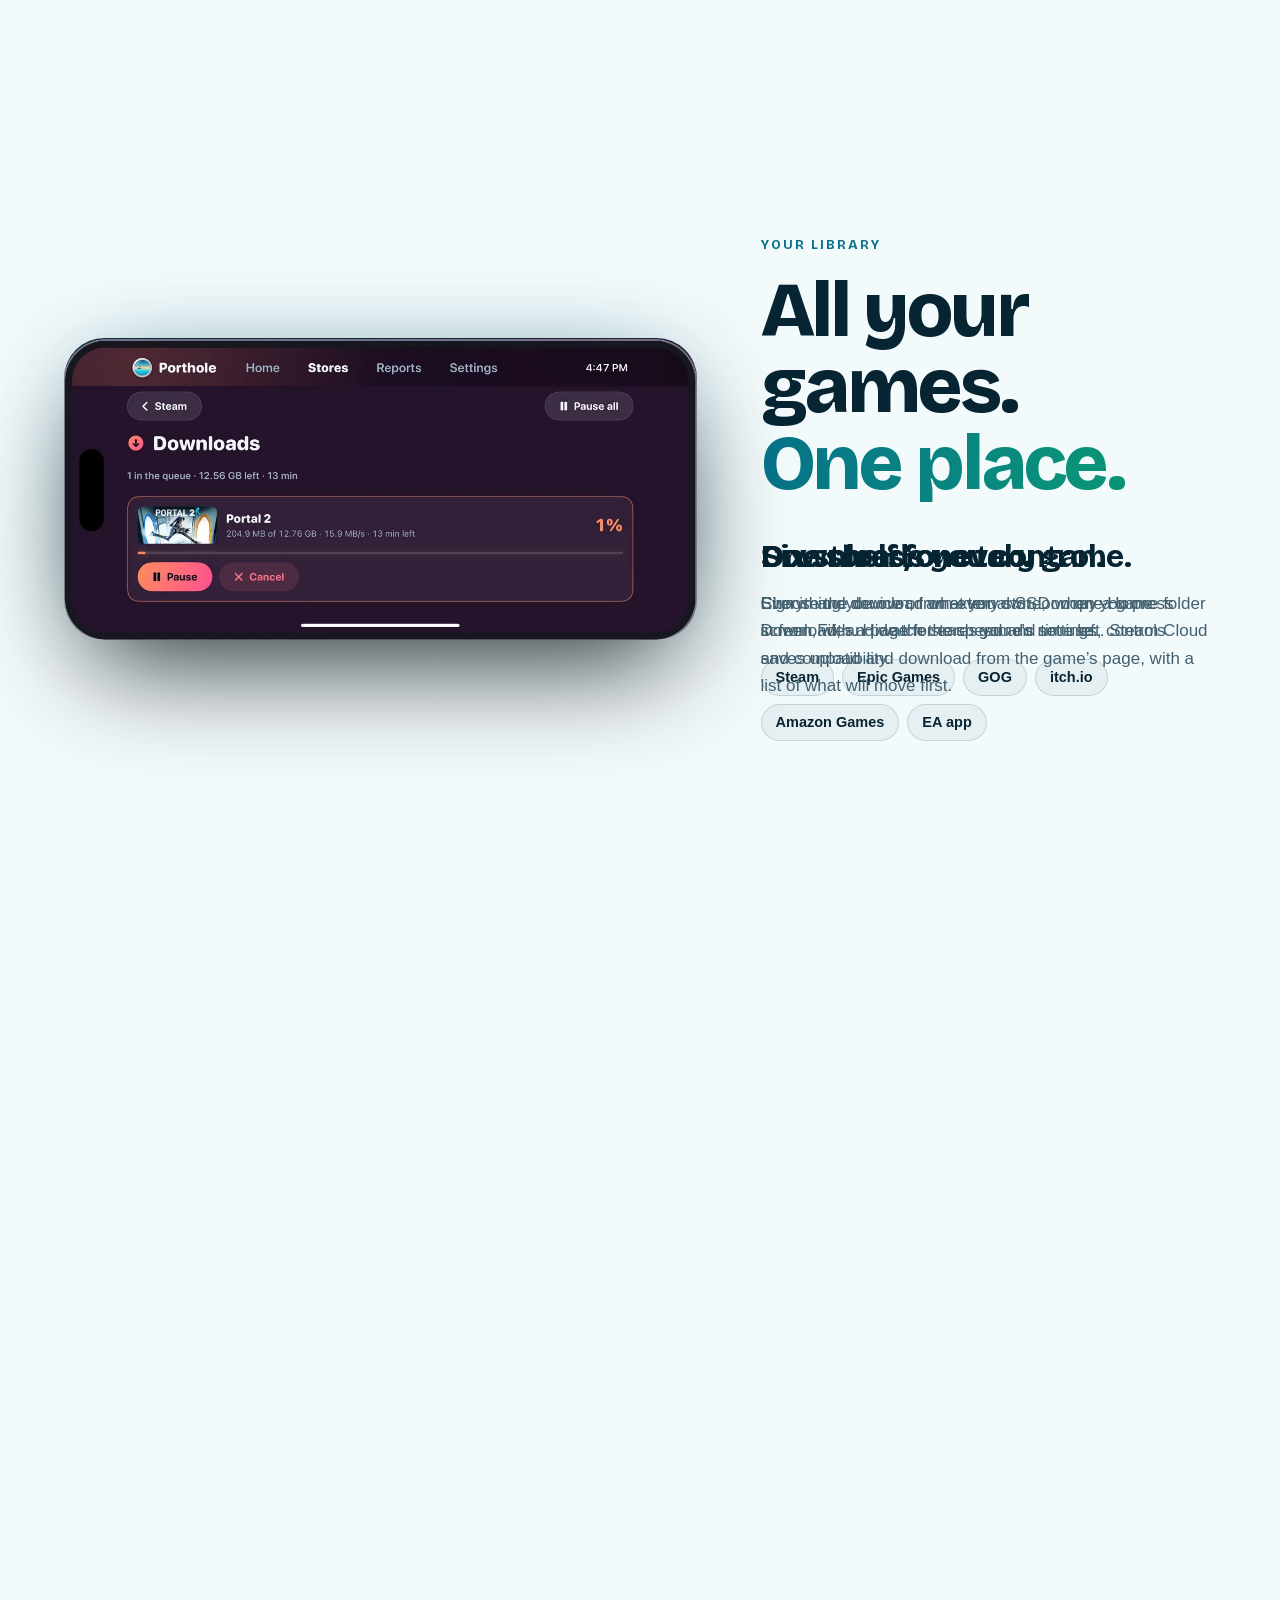
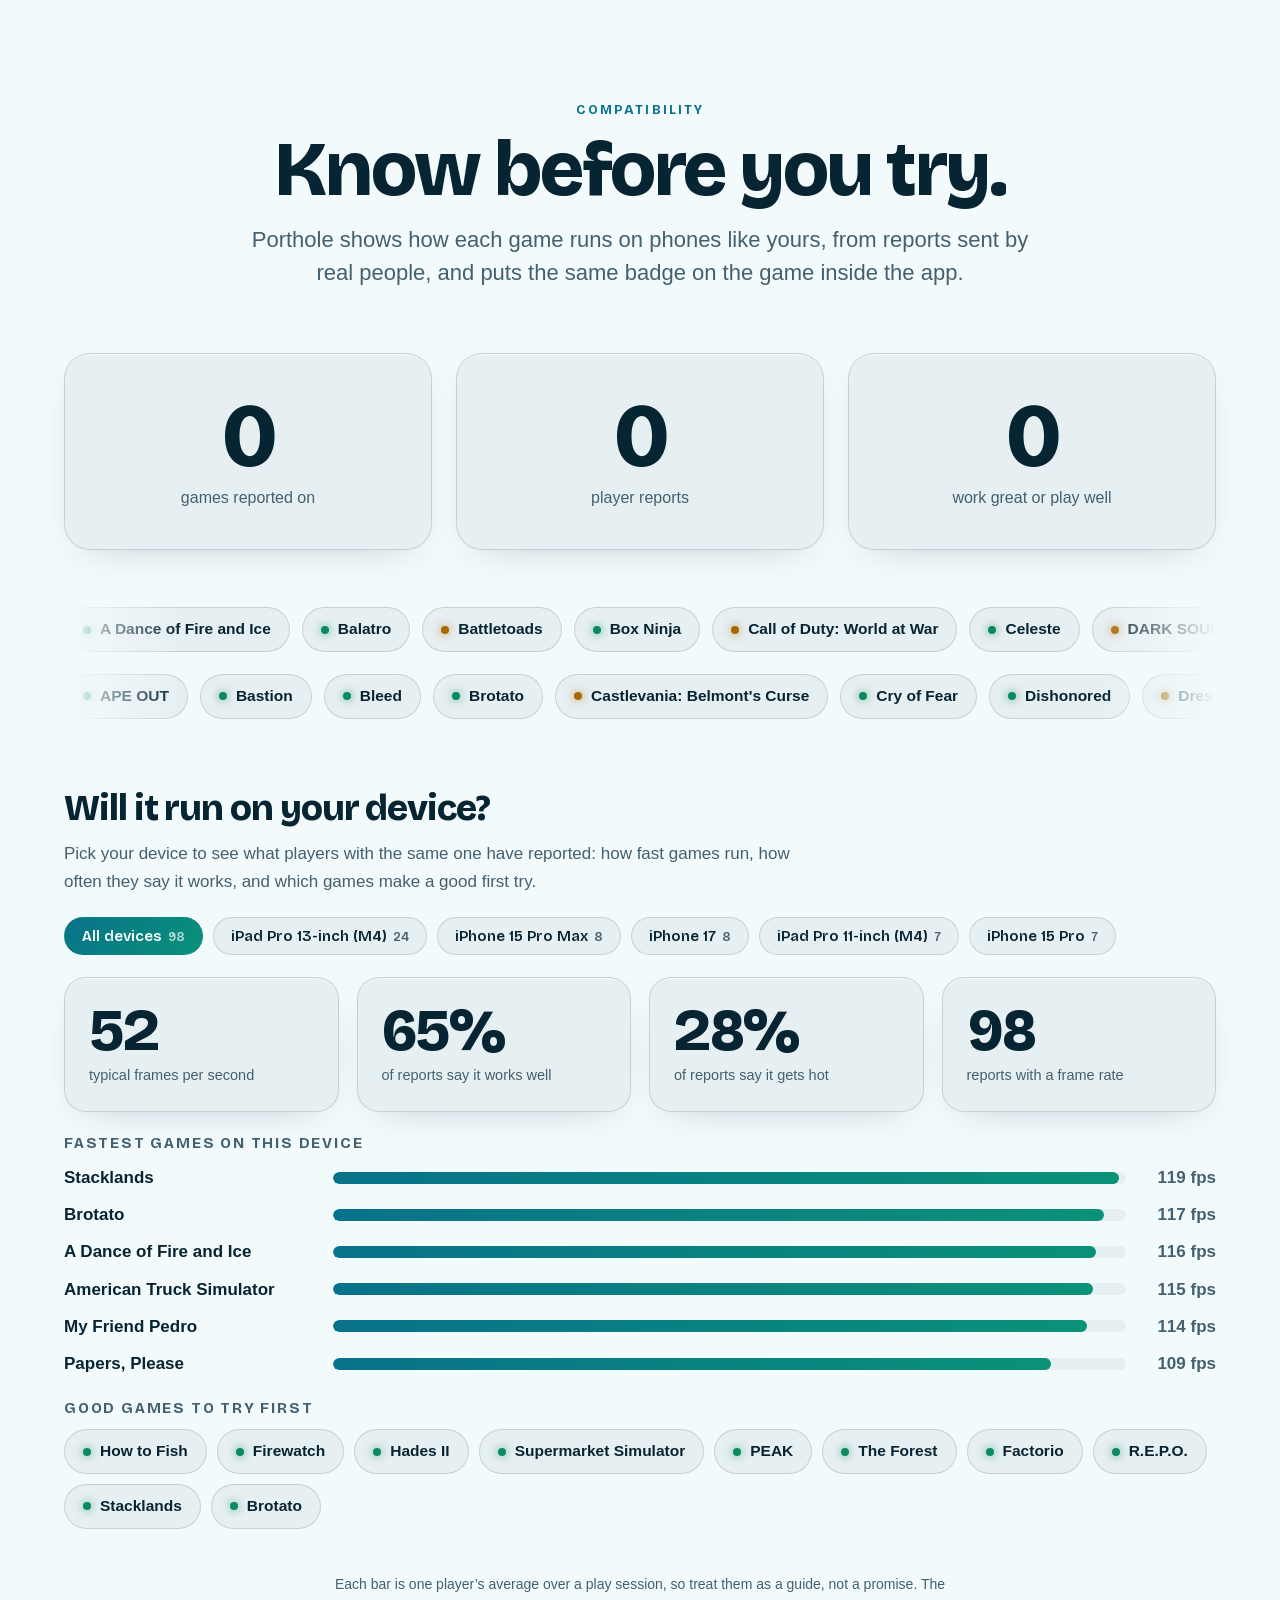
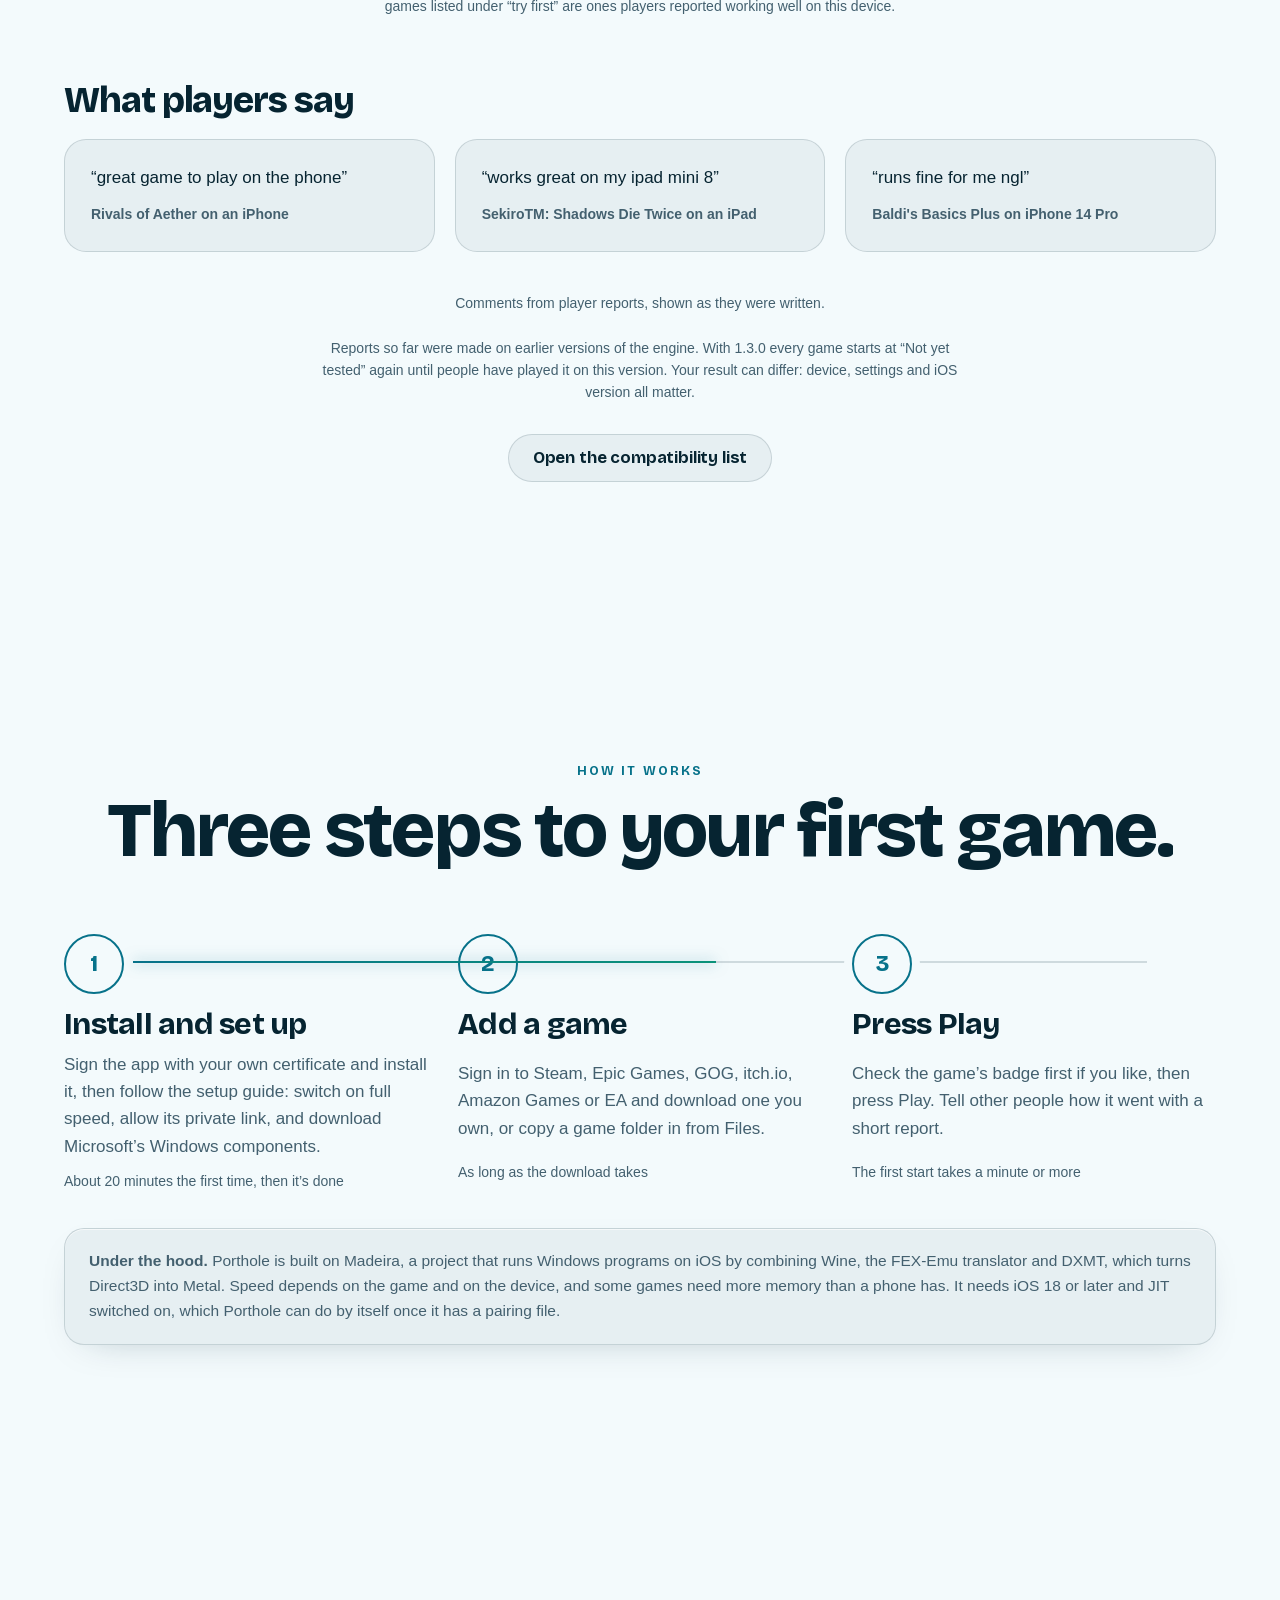
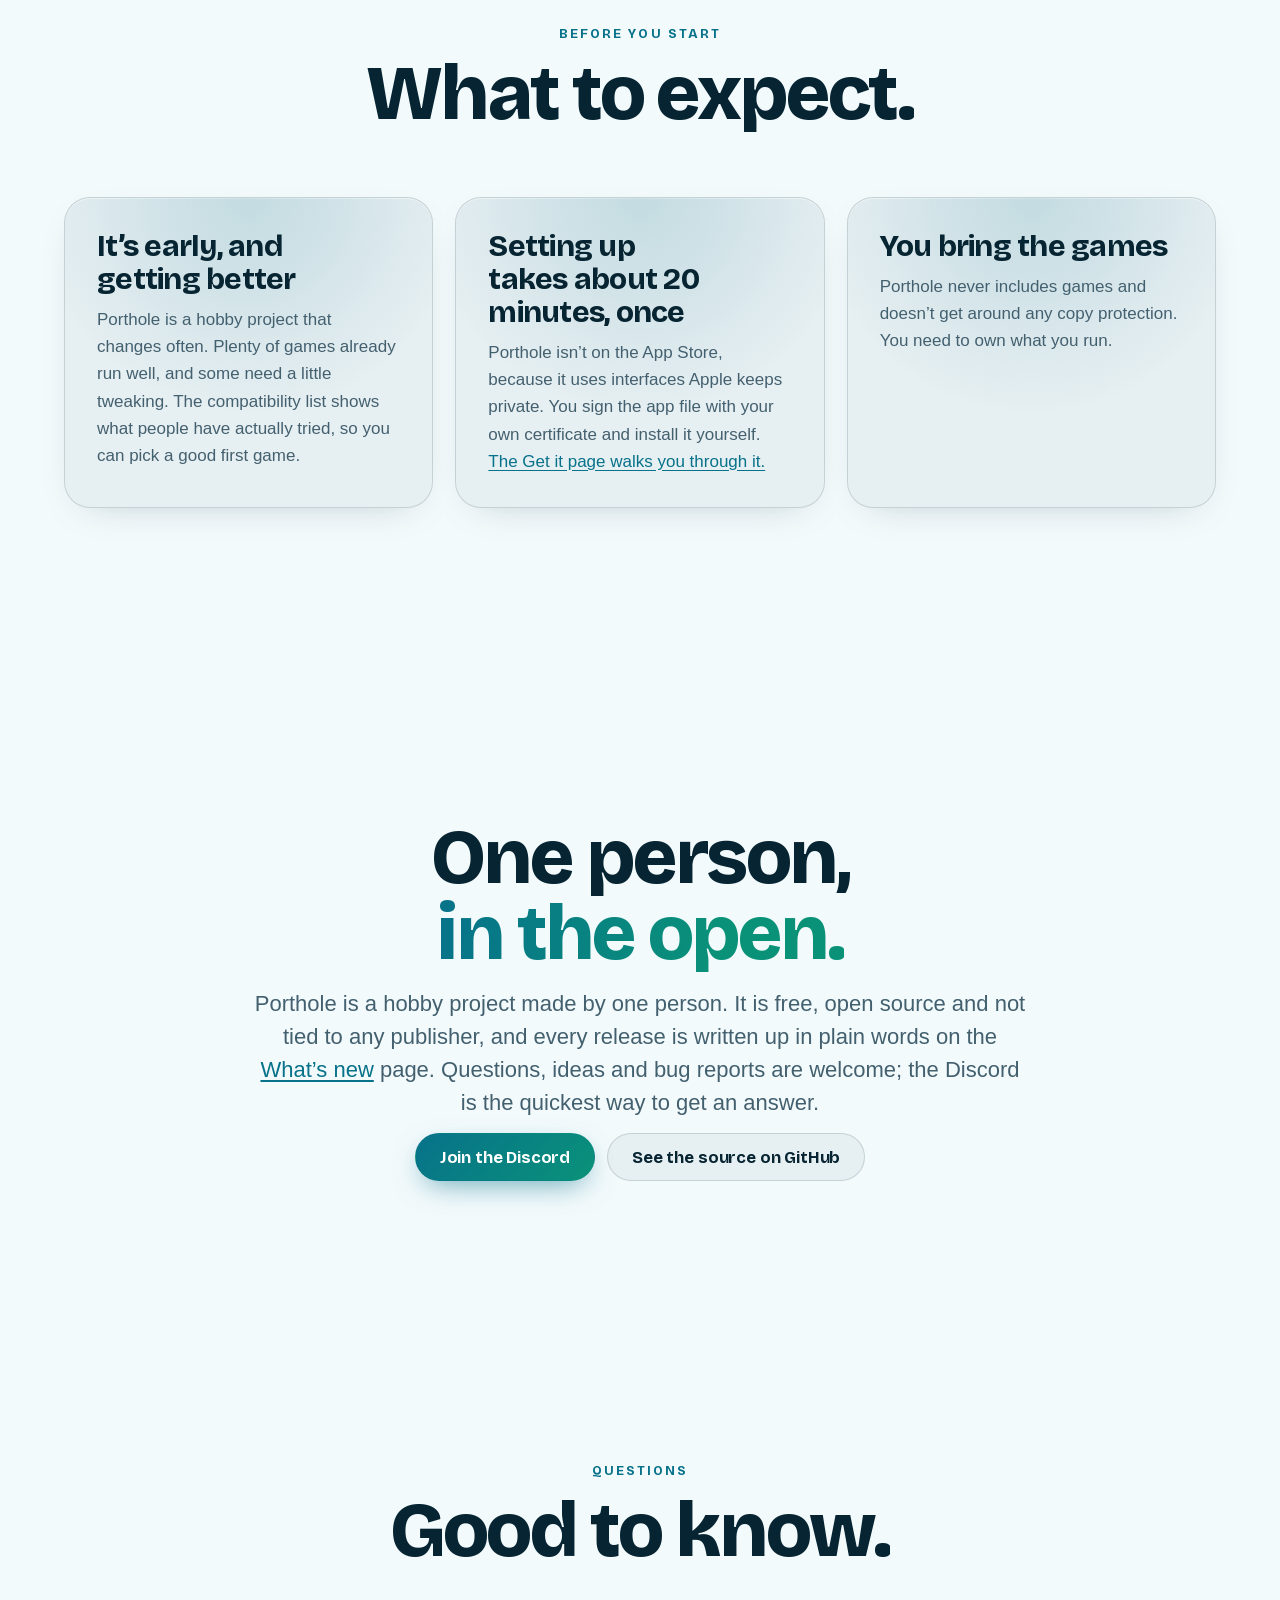
==== commit 3f5f9874: "Site fixes from a review: source tag on the Get it page, dead demo link, saved-theme bug in light mo" ====
--- a/index.html
+++ b/index.html
@@ -19,10 +19,9 @@
 <meta property="og:image:height" content="630">
 <meta name="twitter:card" content="summary_large_image">
 <script>document.documentElement.classList.add("js");if(window.matchMedia&&matchMedia("(prefers-reduced-motion: reduce)").matches)document.documentElement.classList.add("rm")</script>
-<script>try{var d=document.documentElement,t=localStorage.getItem("porthole-theme");if(t){d.dataset.theme=t;if(t==="custom"){var c=JSON.parse(localStorage.getItem("porthole-custom")||"{}");for(var k in c)d.style.setProperty(k,c[k])}}}catch(e){}</script>
 <script>try{var s=localStorage.getItem("porthole-scheme");if(s)document.documentElement.dataset.scheme=s}catch(e){}</script>
 <link rel="preload" href="/fonts/bricolage-grotesque-latin.woff2" as="font" type="font/woff2" crossorigin>
-<link rel="stylesheet" href="/site2.css?v=20261113e">
+<link rel="stylesheet" href="/site2.css?v=20261113g">
 <script type="application/ld+json">
 {
  "@context": "https://schema.org",
@@ -269,7 +268,6 @@
   <nav aria-label="Footer"><a href="/download.html">Get it</a><a href="/changelog.html">What&rsquo;s new</a><a href="/gallery.html">Gallery</a><a href="/compat.html">Compatibility</a><a href="/help.html">Help</a><a href="/docs/">Docs</a><a href="/privacy.html">Privacy</a><a href="/trust.html">Trust</a><a href="/privacy.html#contact">Contact</a><a href="https://github.com/tylerkaska112/Porthole">GitHub</a><a href="https://discord.gg/N7PkdptTFn">Discord</a><a href="https://github.com/tylerkaska112/Porthole/issues/new/choose">Report a problem</a></nav></div>
   <p>Windows PC games on iPhone and iPad. A personal project. Not affiliated with or endorsed by Valve, Microsoft, Apple or any game publisher. Game and company names belong to their owners. Built with the help of AI.</p>
 </div></footer>
-<script src="/site2.js?v=20261113e" defer></script>
-<script src="/theme.js?v=20261034" defer></script>
+<script src="/site2.js?v=20261113g" defer></script>
 </body>
 </html>
--- a/site2.css
+++ b/site2.css
@@ -334,8 +334,8 @@
 }
 
 /* ---------- Light mode: follows the device until the visitor picks one with the button in the header ---------- */
-:root[data-scheme="light"] { color-scheme: light; --bg: #F3FAFC; --bg2: #E1F2F6; --panel: rgba(6, 40, 56, .05); --panel2: rgba(6, 40, 56, .09); --line: rgba(6, 40, 56, .15); --text: #062431; --dim: #43606F; --accent: #08788D; --accent2: #0A9279; --accent-ink: #FFFFFF; --warm: #B85F0A; --good: #0B8A5F; --amber: #A86A00; }
-@media (prefers-color-scheme: light) { :root:not([data-scheme="dark"]) { color-scheme: light; --bg: #F3FAFC; --bg2: #E1F2F6; --panel: rgba(6, 40, 56, .05); --panel2: rgba(6, 40, 56, .09); --line: rgba(6, 40, 56, .15); --text: #062431; --dim: #43606F; --accent: #08788D; --accent2: #0A9279; --accent-ink: #FFFFFF; --warm: #B85F0A; --good: #0B8A5F; --amber: #A86A00; } }
+:root[data-scheme="light"] { color-scheme: light; --bg: #F3FAFC; --bg2: #E1F2F6; --panel: rgba(6, 40, 56, .05); --panel2: rgba(6, 40, 56, .09); --line: rgba(6, 40, 56, .15); --text: #062431; --dim: #43606F; --accent: #07728A; --accent2: #0A9279; --accent-ink: #FFFFFF; --warm: #B85F0A; --good: #0B8A5F; --amber: #A86A00; }
+@media (prefers-color-scheme: light) { :root:not([data-scheme="dark"]) { color-scheme: light; --bg: #F3FAFC; --bg2: #E1F2F6; --panel: rgba(6, 40, 56, .05); --panel2: rgba(6, 40, 56, .09); --line: rgba(6, 40, 56, .15); --text: #062431; --dim: #43606F; --accent: #07728A; --accent2: #0A9279; --accent-ink: #FFFFFF; --warm: #B85F0A; --good: #0B8A5F; --amber: #A86A00; } }
 :root[data-scheme="light"] .sea i { opacity: .55; }
 :root[data-scheme="light"] .get .ring { opacity: .1; }
 :root[data-scheme="light"] .hcard .art { background: color-mix(in srgb, var(--accent) 7%, transparent); }
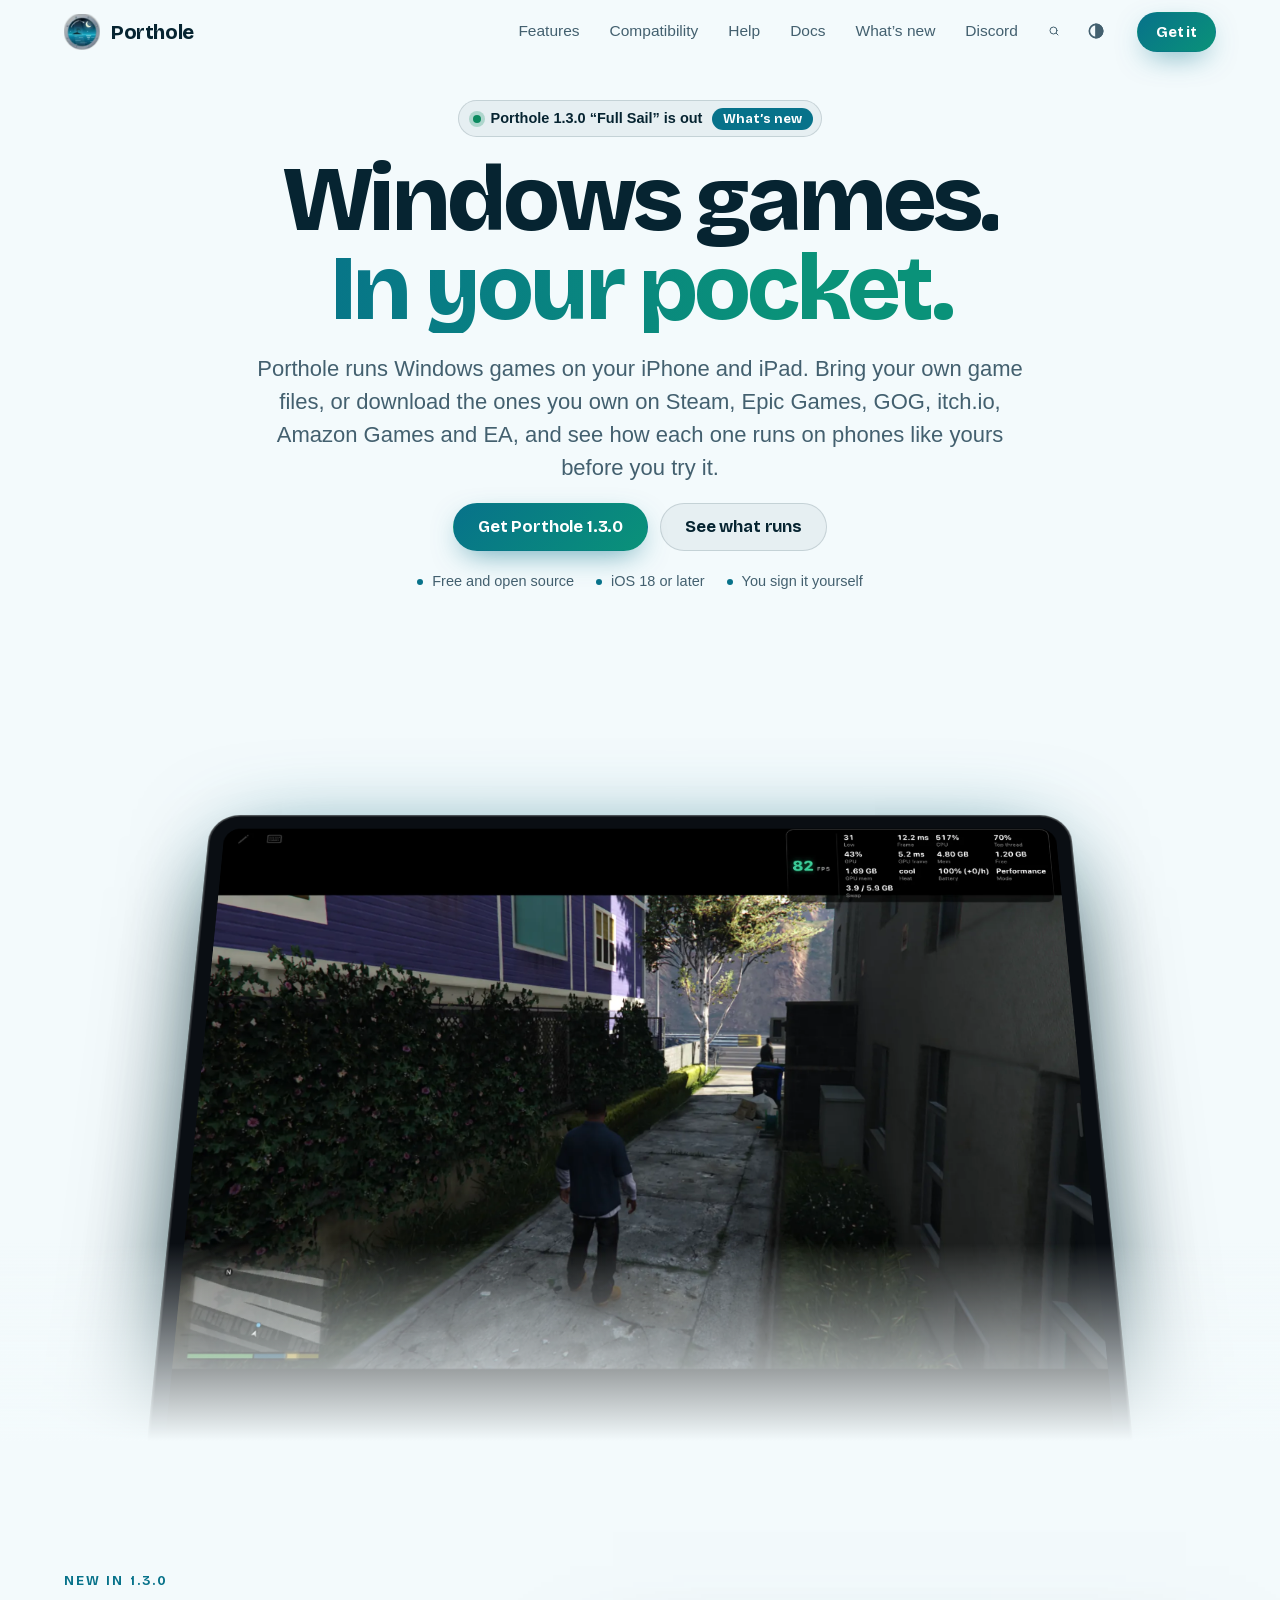
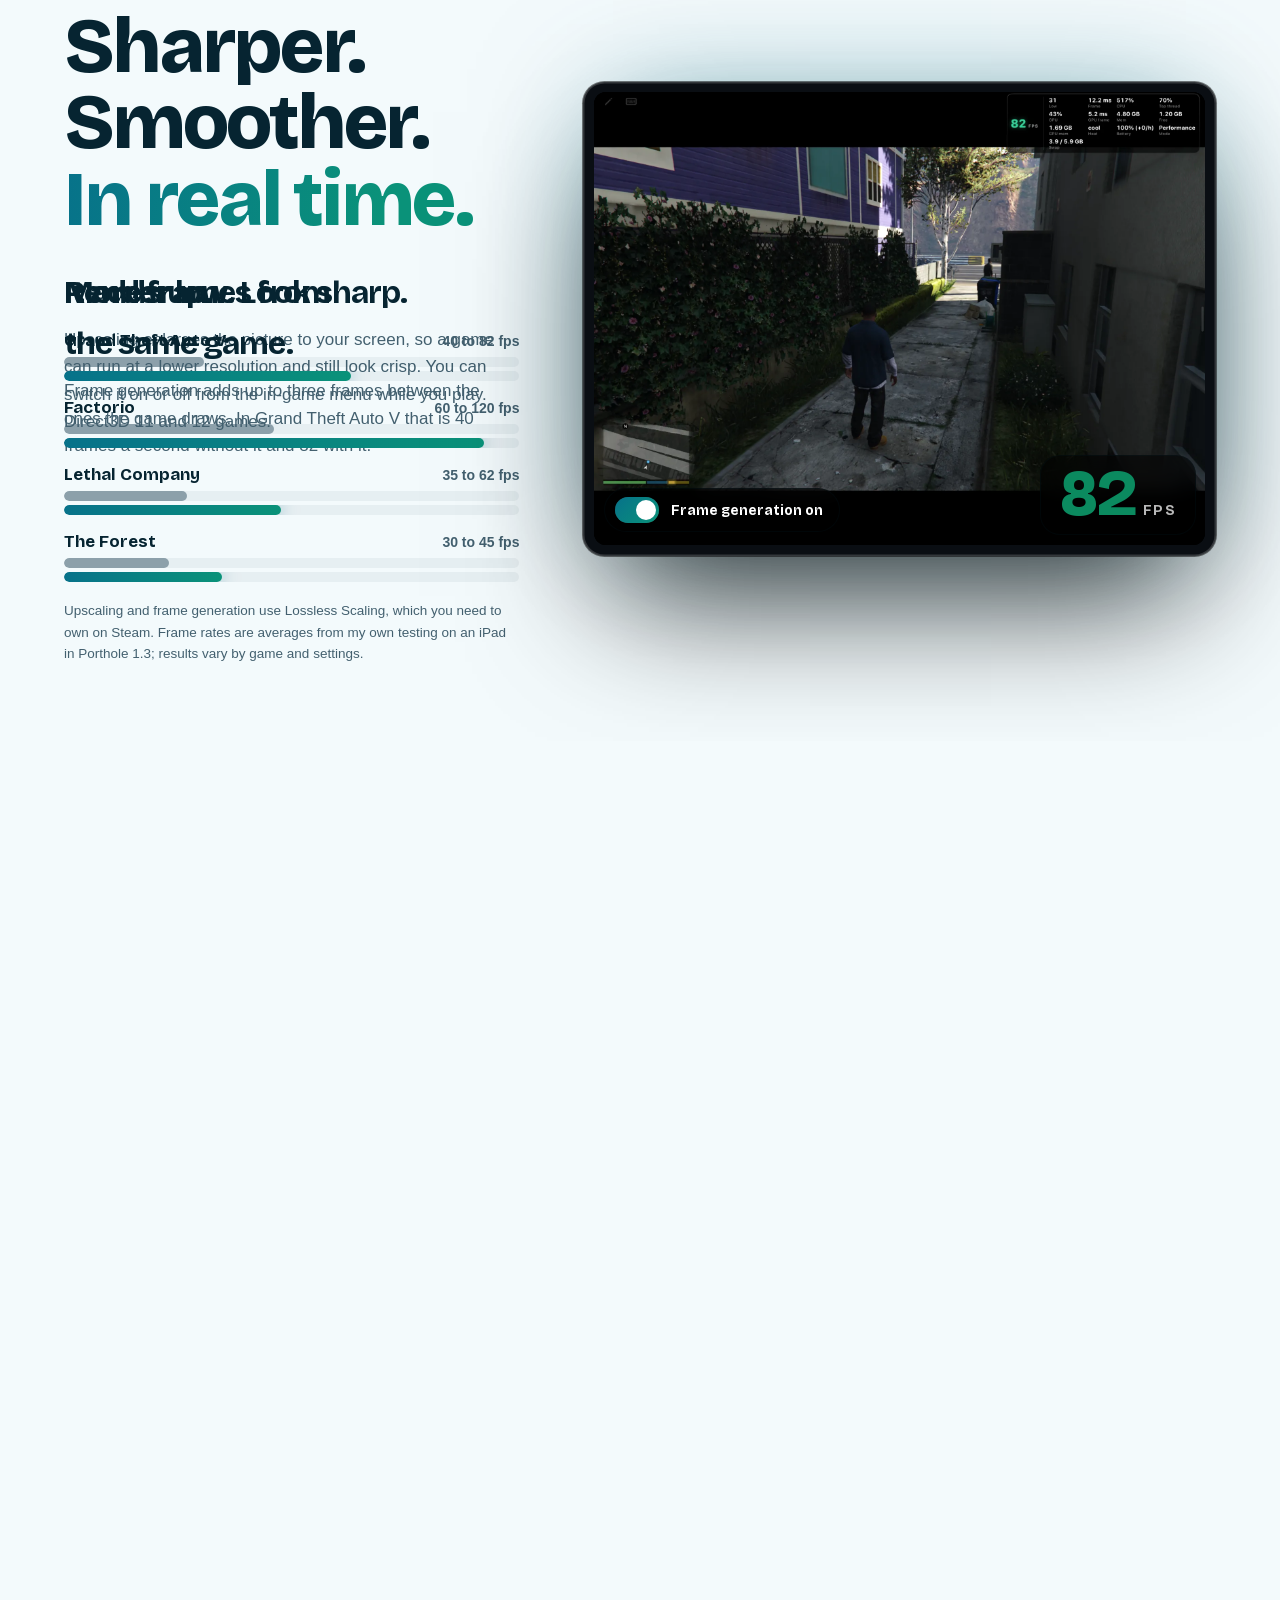
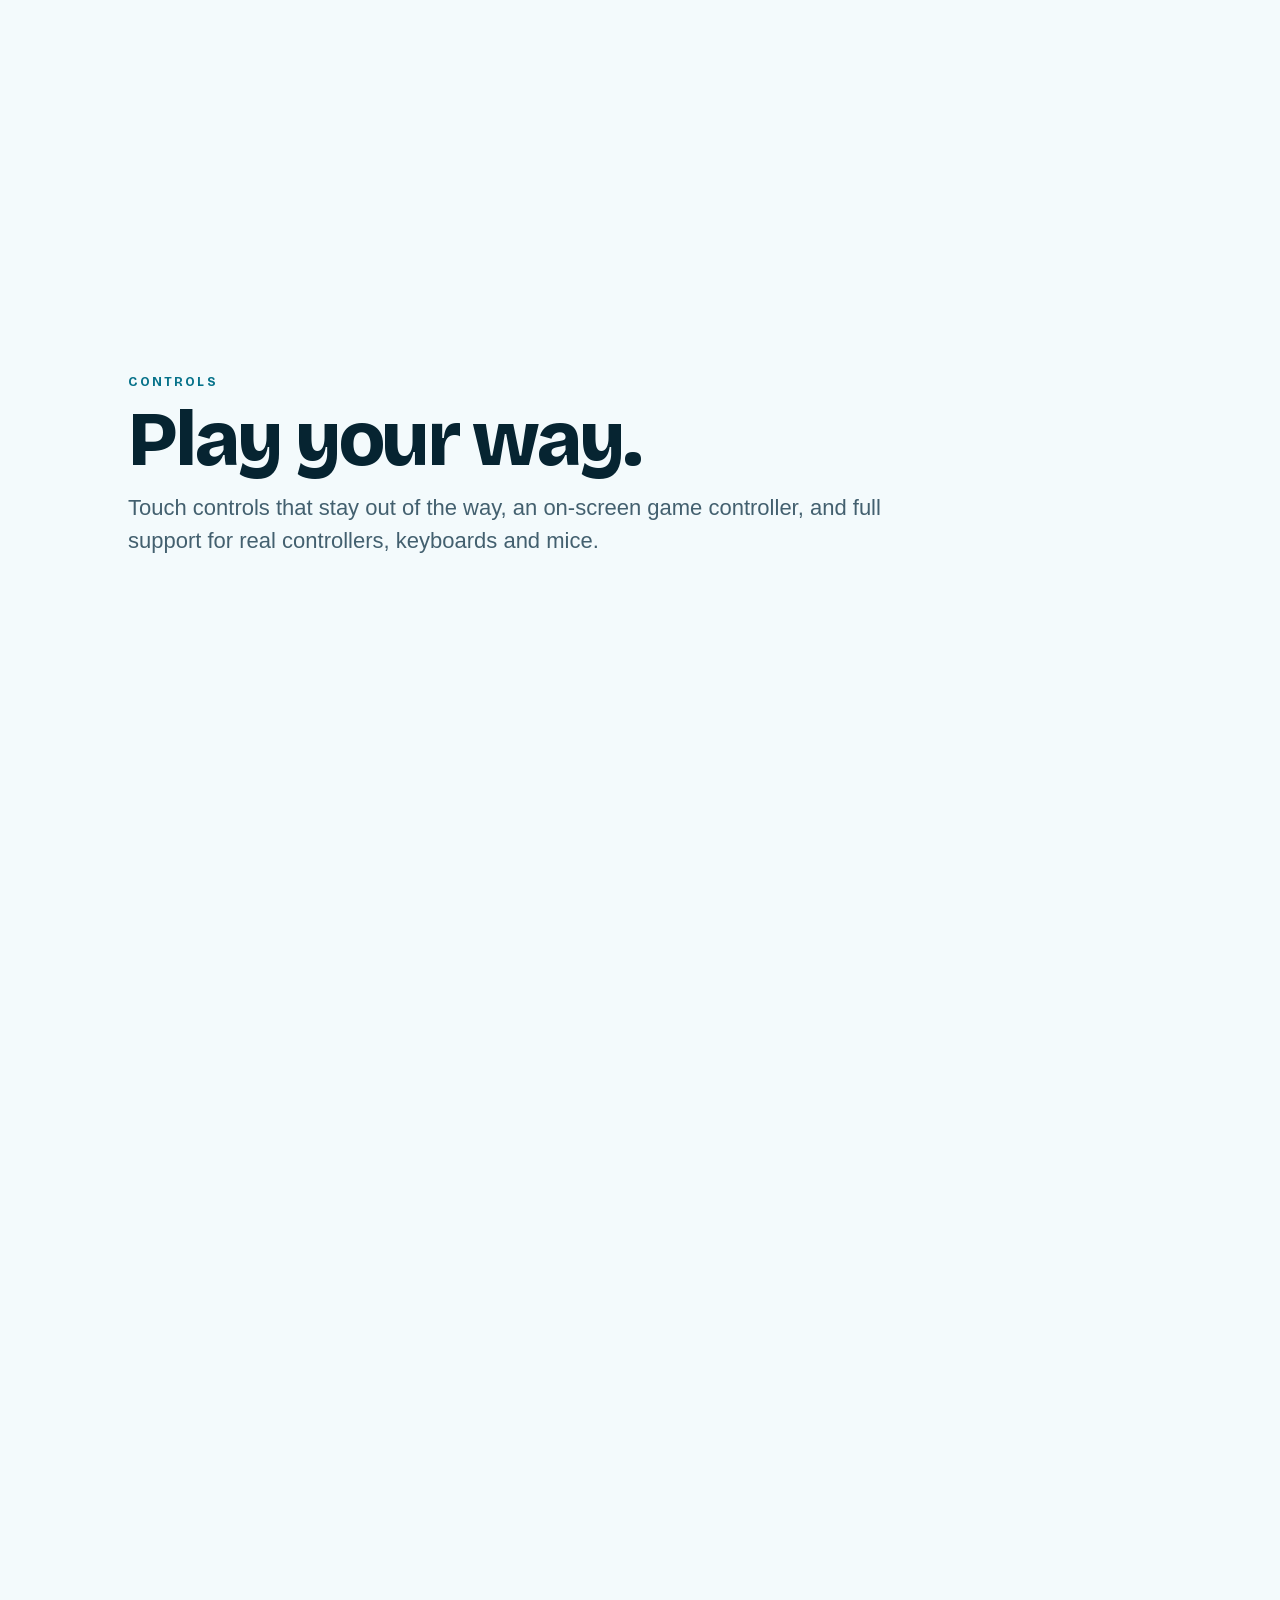
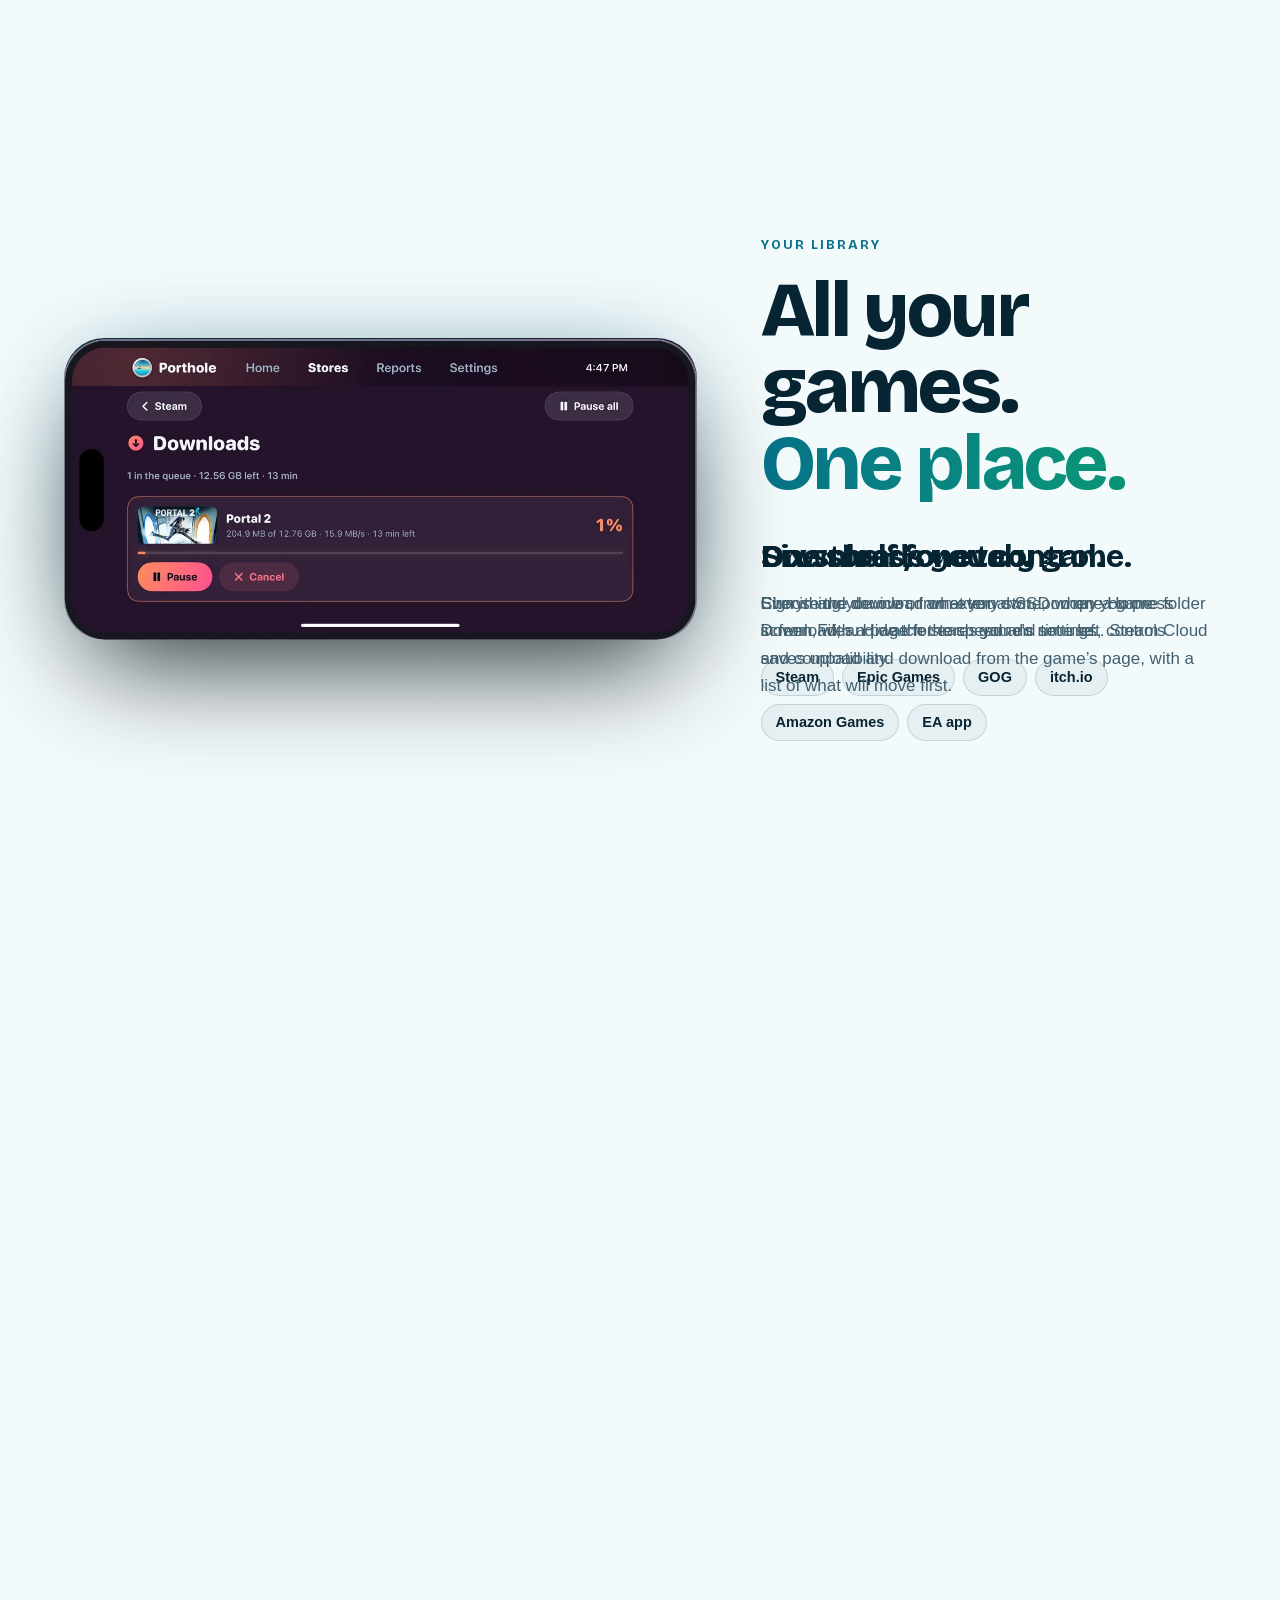
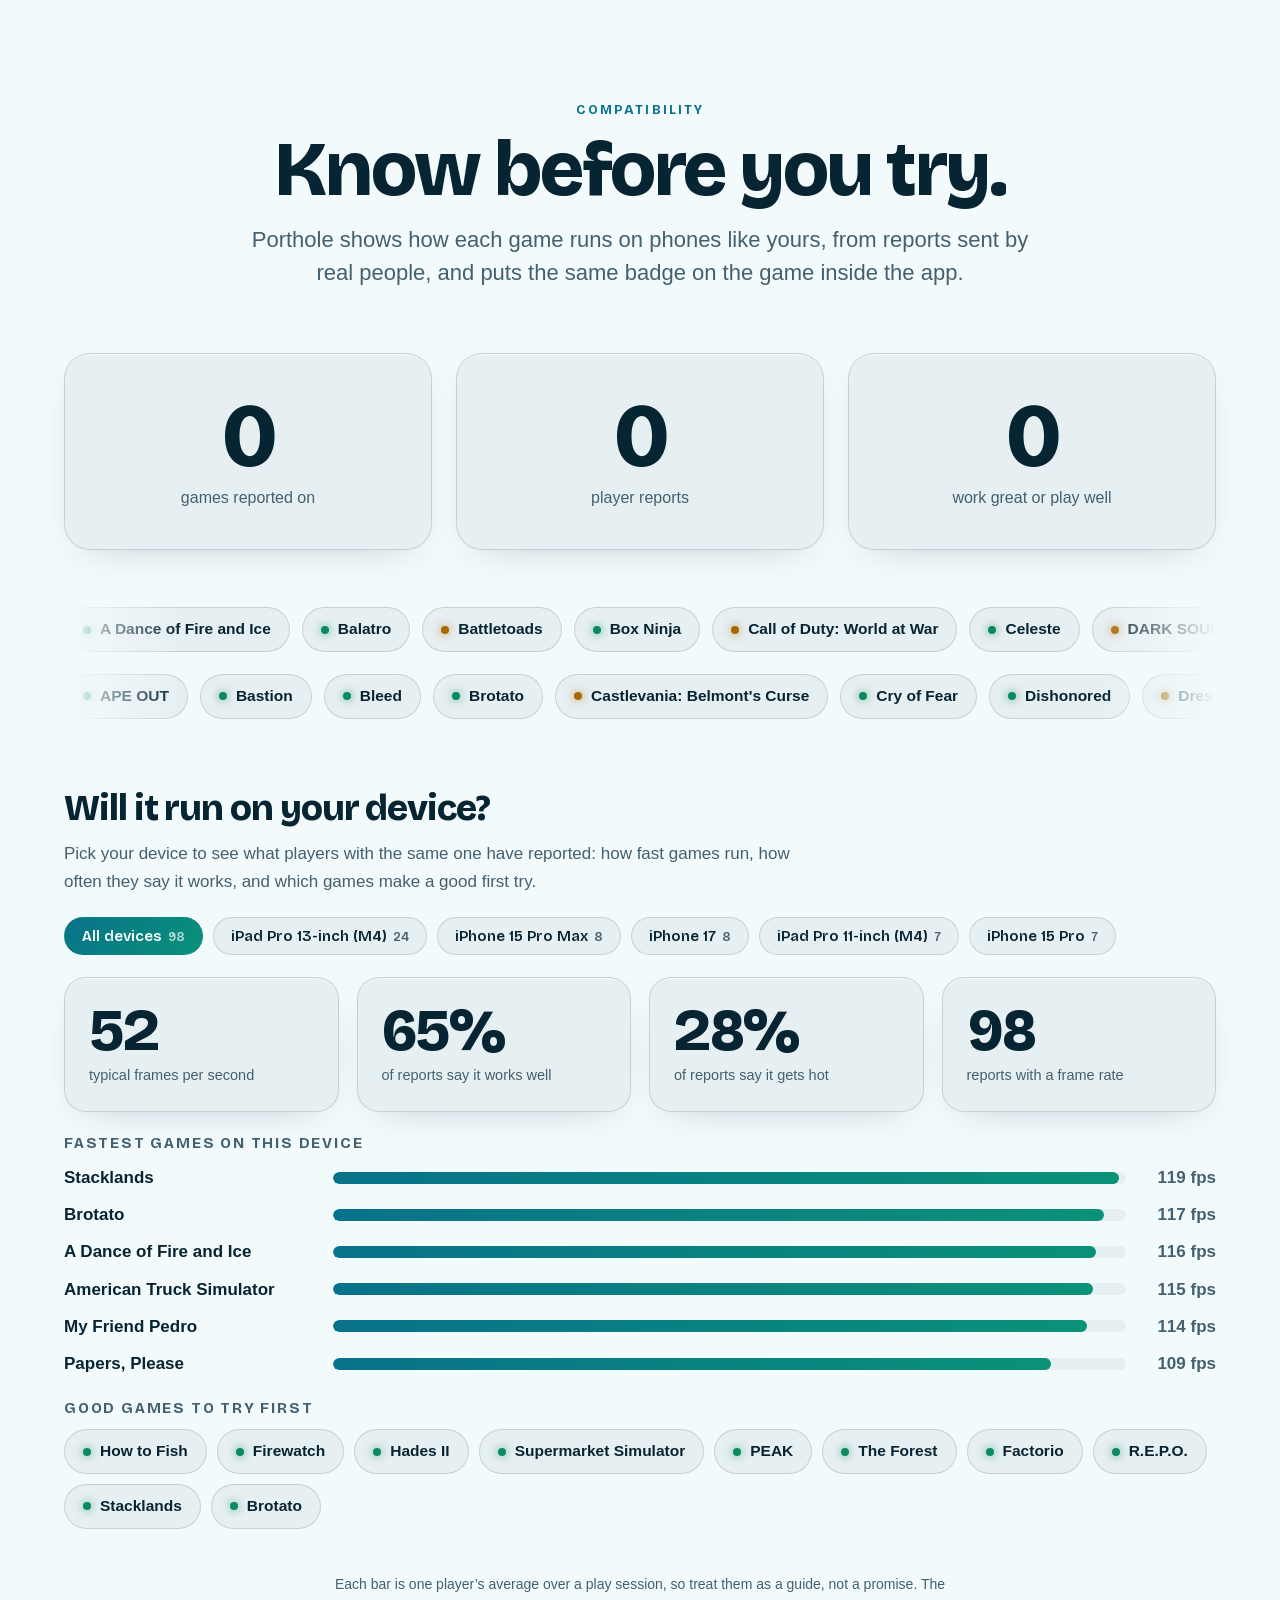
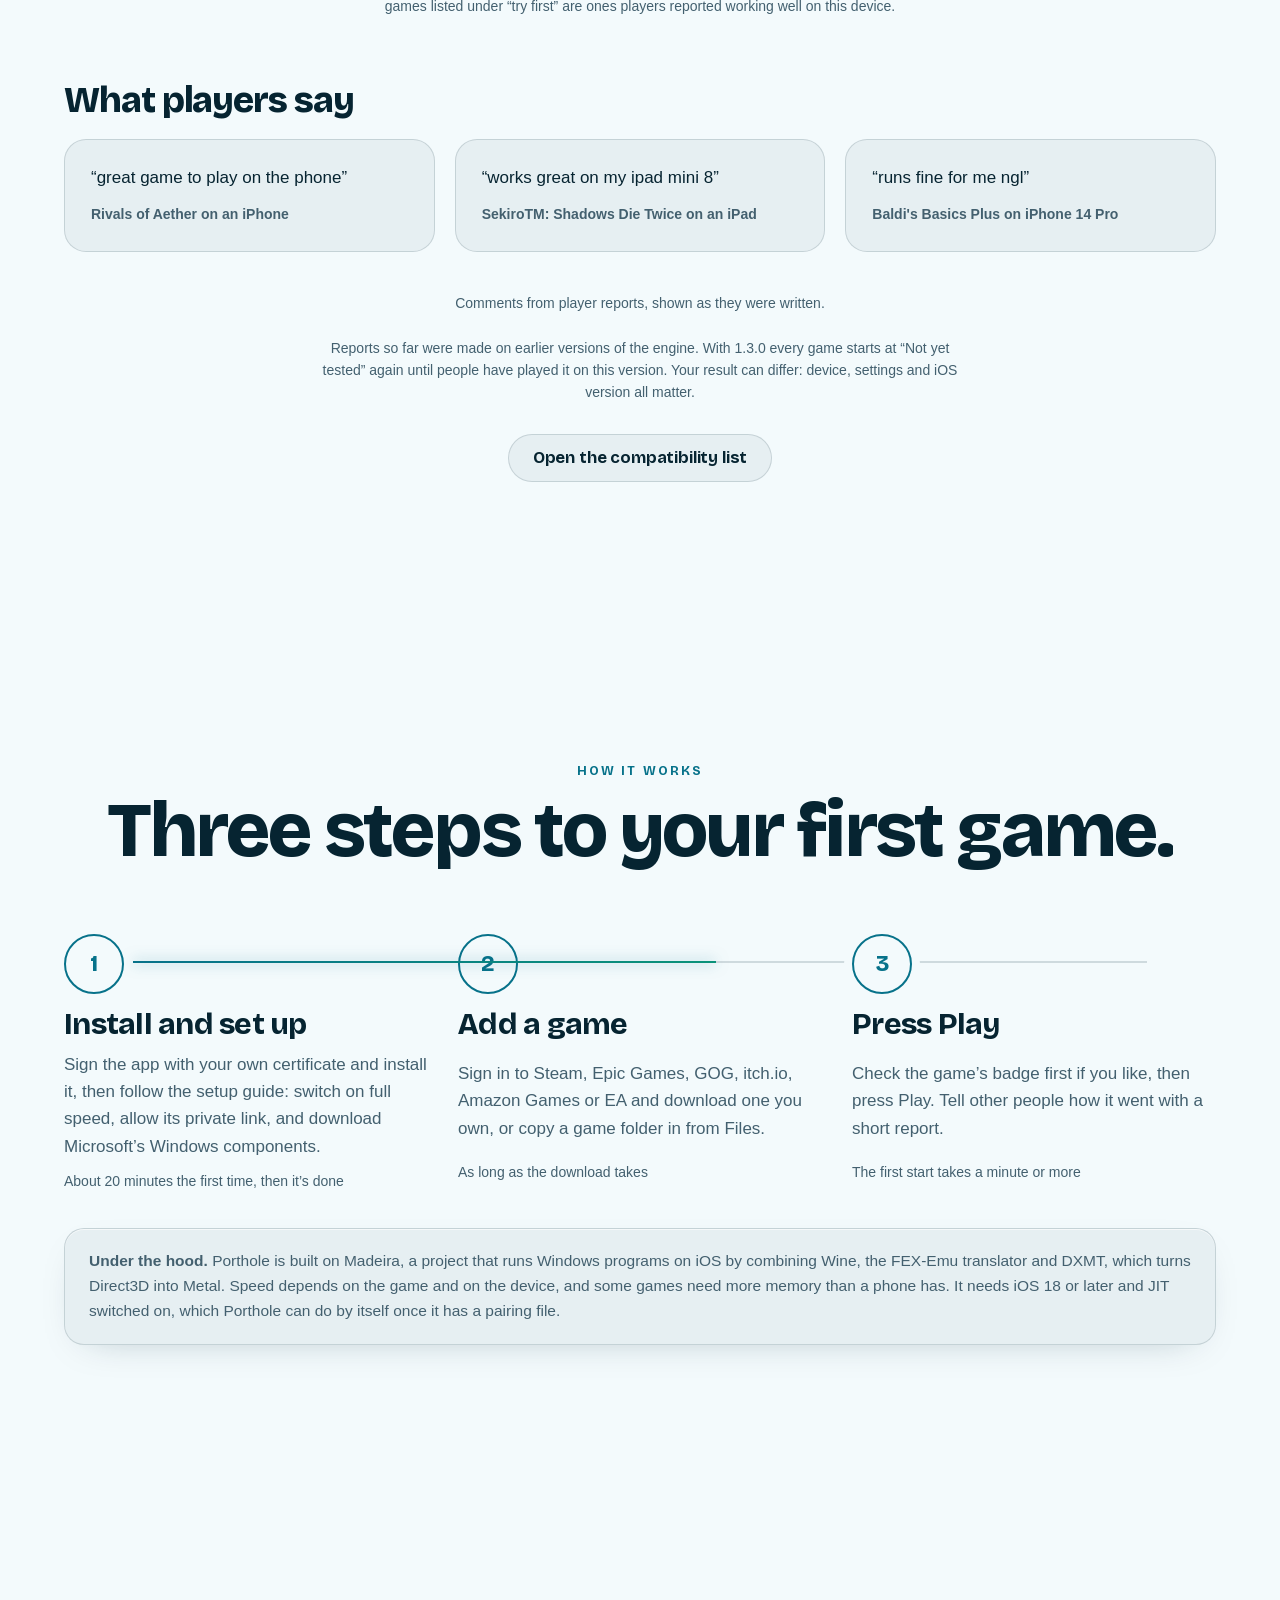
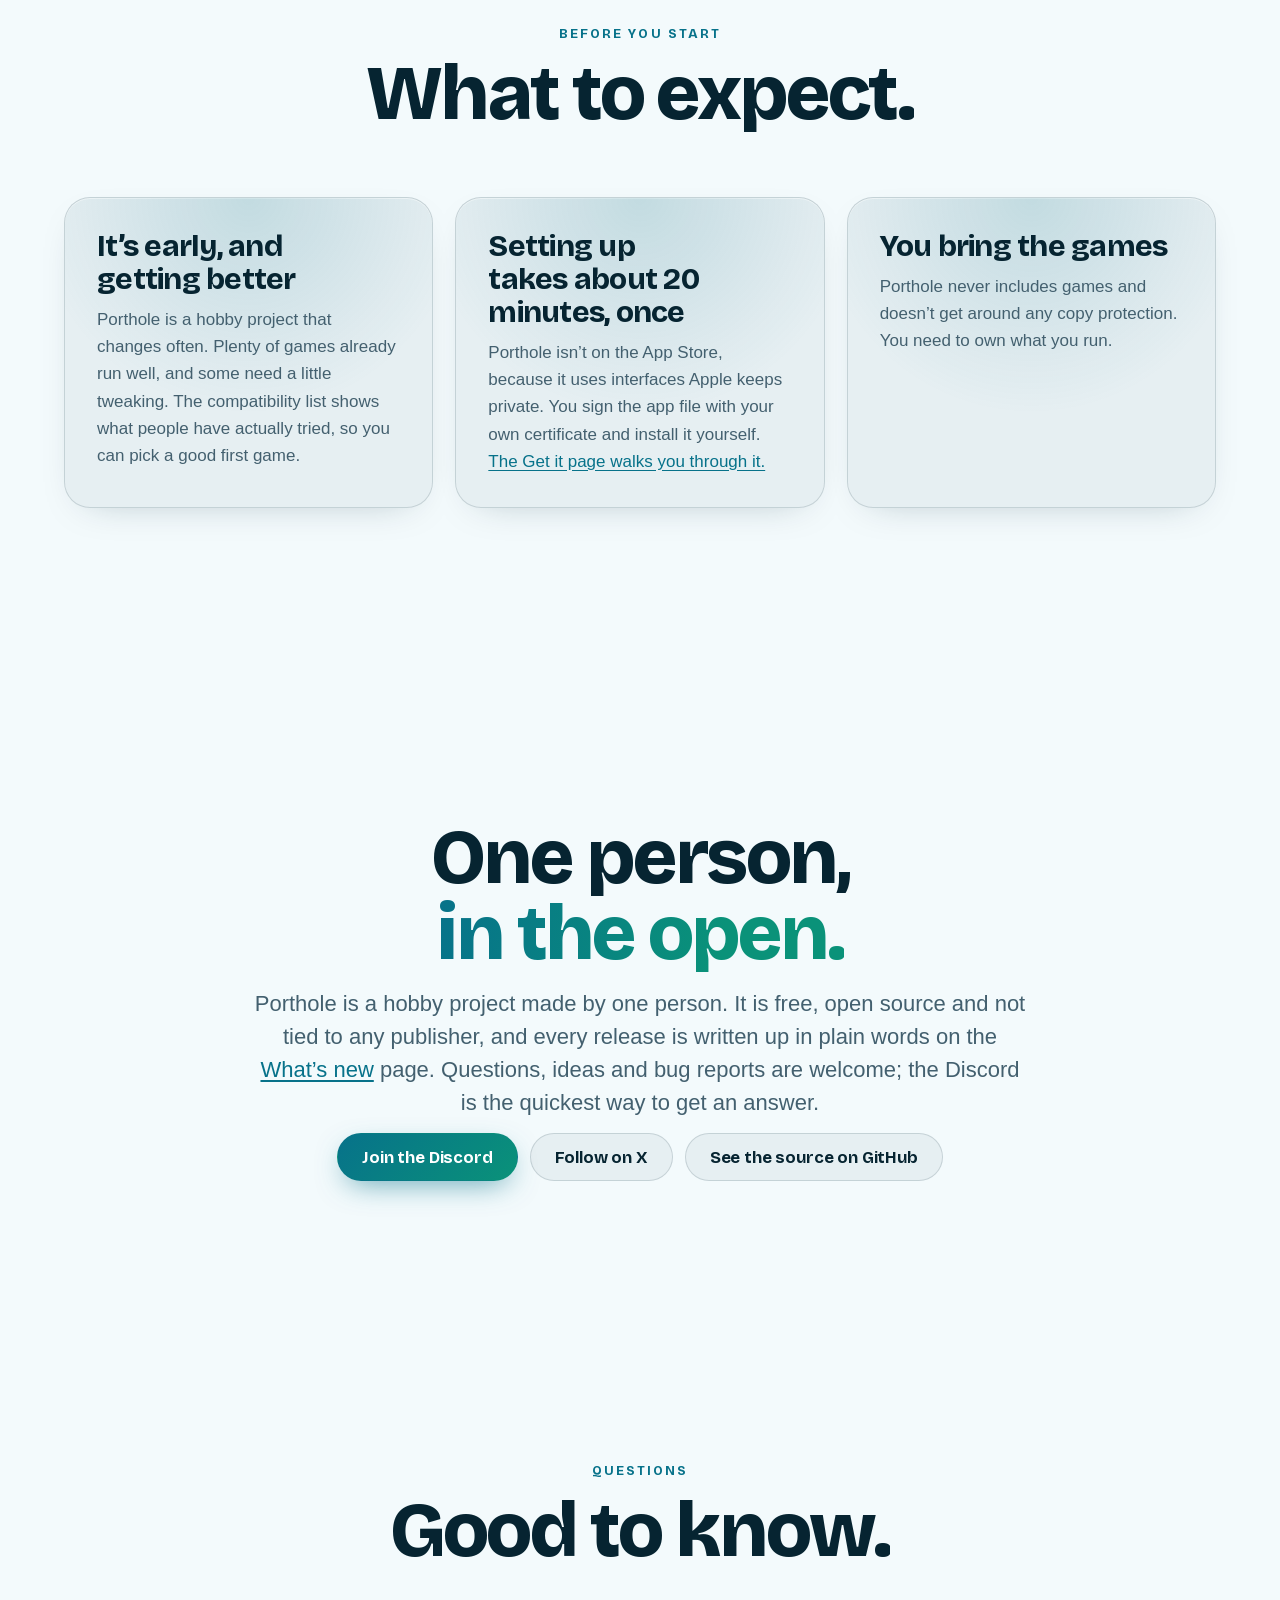
==== commit c160a6b3: "Link Porthole's X account next to the Discord link: footer of every page and the home page buttons C" ====
--- a/index.html
+++ b/index.html
@@ -236,7 +236,7 @@
       <p class="eyebrow" data-r>Who makes this</p>
       <h2 class="h2" id="about-title" data-l><span class="ln" style="--i:0"><span>One person, <span class="grad">in the open.</span></span></span></h2>
       <p class="lede" data-r style="--i:1">Porthole is a hobby project made by one person. It is free, open source and not tied to any publisher, and every release is written up in plain words on the <a href="/changelog.html">What&rsquo;s new</a> page. Questions, ideas and bug reports are welcome; the Discord is the quickest way to get an answer.</p>
-      <div class="cta" data-r style="--i:2"><a class="btn primary" href="https://discord.gg/N7PkdptTFn">Join the Discord</a><a class="btn" href="https://github.com/tylerkaska112/Porthole">See the source on GitHub</a></div>
+      <div class="cta" data-r style="--i:2"><a class="btn primary" href="https://discord.gg/N7PkdptTFn">Join the Discord</a><a class="btn" href="https://x.com/portholehq">Follow on X</a><a class="btn" href="https://github.com/tylerkaska112/Porthole">See the source on GitHub</a></div>
     </div>
   </div>
 </section>
@@ -265,7 +265,7 @@
 
 <footer class="foot"><div class="wrap">
   <div class="row"><a class="brand" href="/"><img src="/img/porthole-night-96.webp" alt="" width="36" height="36">Porthole</a>
-  <nav aria-label="Footer"><a href="/download.html">Get it</a><a href="/changelog.html">What&rsquo;s new</a><a href="/gallery.html">Gallery</a><a href="/compat.html">Compatibility</a><a href="/help.html">Help</a><a href="/docs/">Docs</a><a href="/privacy.html">Privacy</a><a href="/trust.html">Trust</a><a href="/privacy.html#contact">Contact</a><a href="https://github.com/tylerkaska112/Porthole">GitHub</a><a href="https://discord.gg/N7PkdptTFn">Discord</a><a href="https://github.com/tylerkaska112/Porthole/issues/new/choose">Report a problem</a></nav></div>
+  <nav aria-label="Footer"><a href="/download.html">Get it</a><a href="/changelog.html">What&rsquo;s new</a><a href="/gallery.html">Gallery</a><a href="/compat.html">Compatibility</a><a href="/help.html">Help</a><a href="/docs/">Docs</a><a href="/privacy.html">Privacy</a><a href="/trust.html">Trust</a><a href="/privacy.html#contact">Contact</a><a href="https://github.com/tylerkaska112/Porthole">GitHub</a><a href="https://discord.gg/N7PkdptTFn">Discord</a><a href="https://x.com/portholehq">X</a><a href="https://github.com/tylerkaska112/Porthole/issues/new/choose">Report a problem</a></nav></div>
   <p>Windows PC games on iPhone and iPad. A personal project. Not affiliated with or endorsed by Valve, Microsoft, Apple or any game publisher. Game and company names belong to their owners. Built with the help of AI.</p>
 </div></footer>
 <script src="/site2.js?v=20261113g" defer></script>
